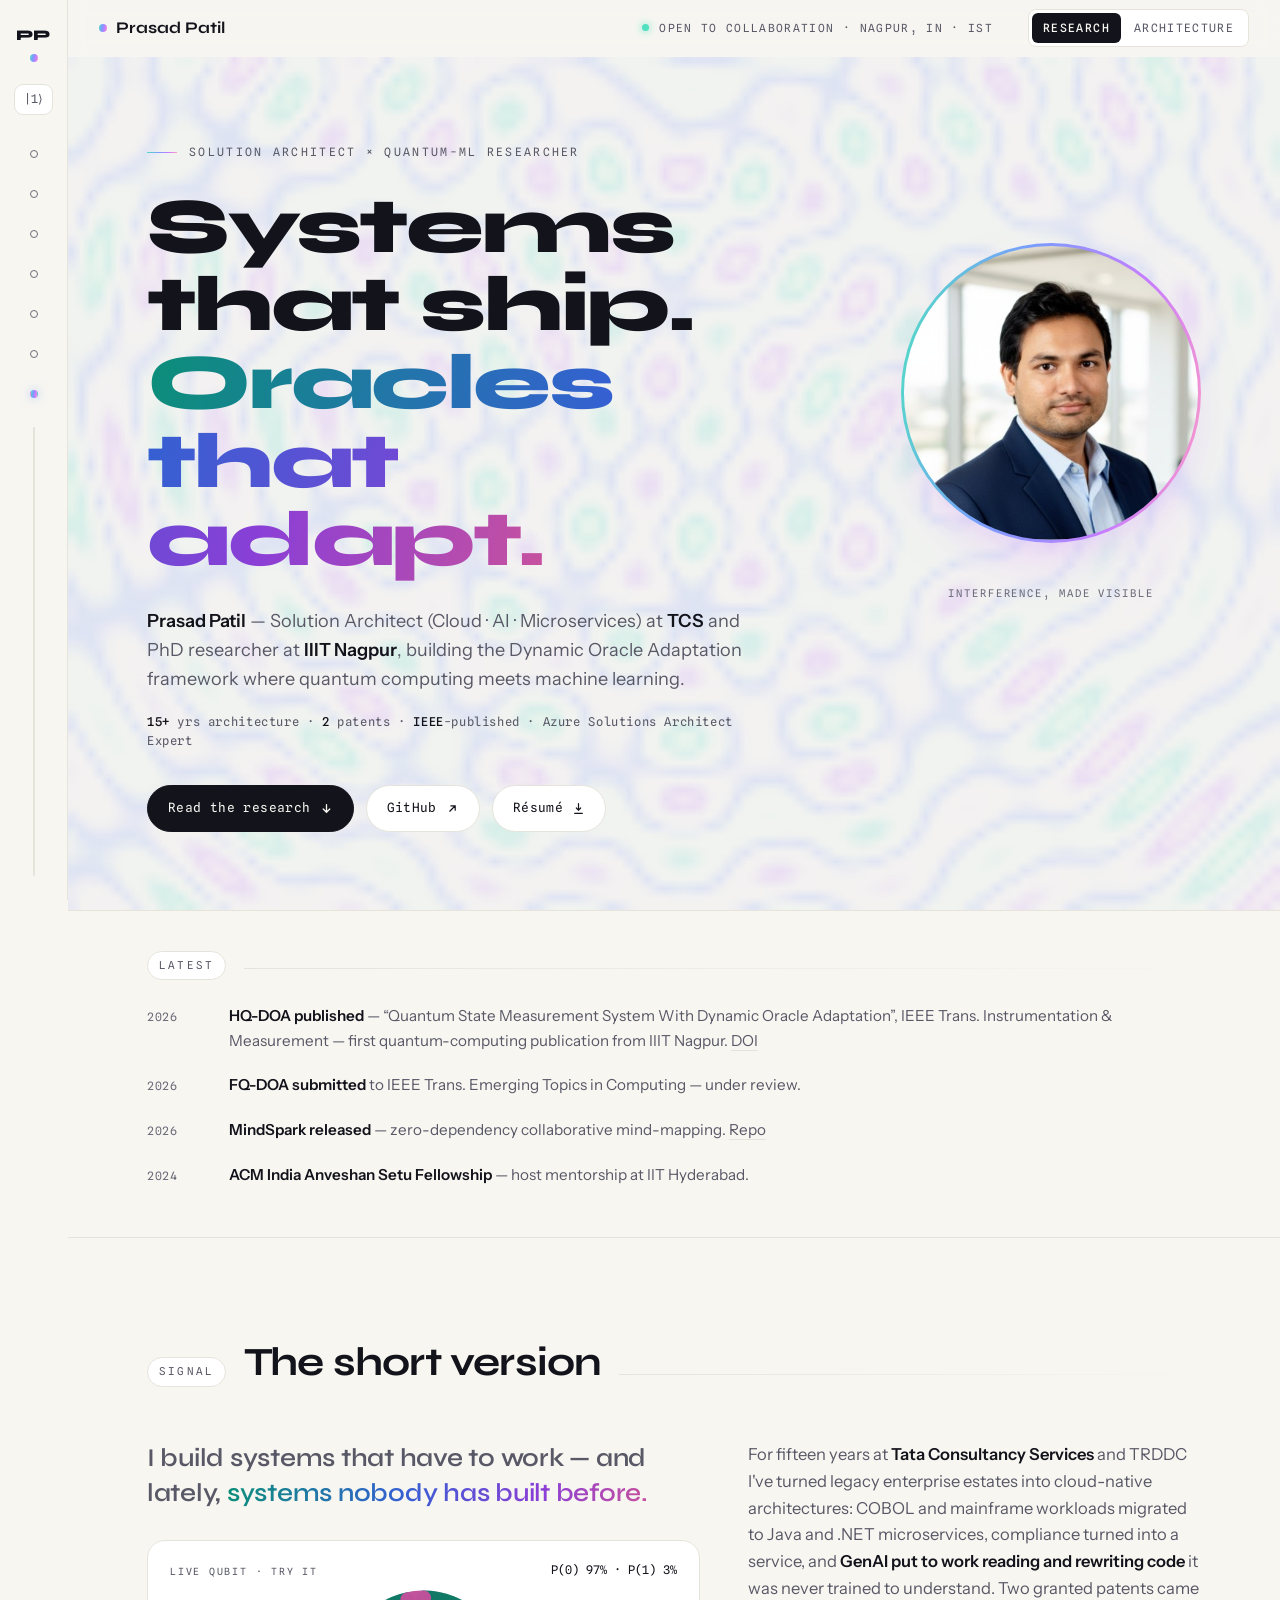
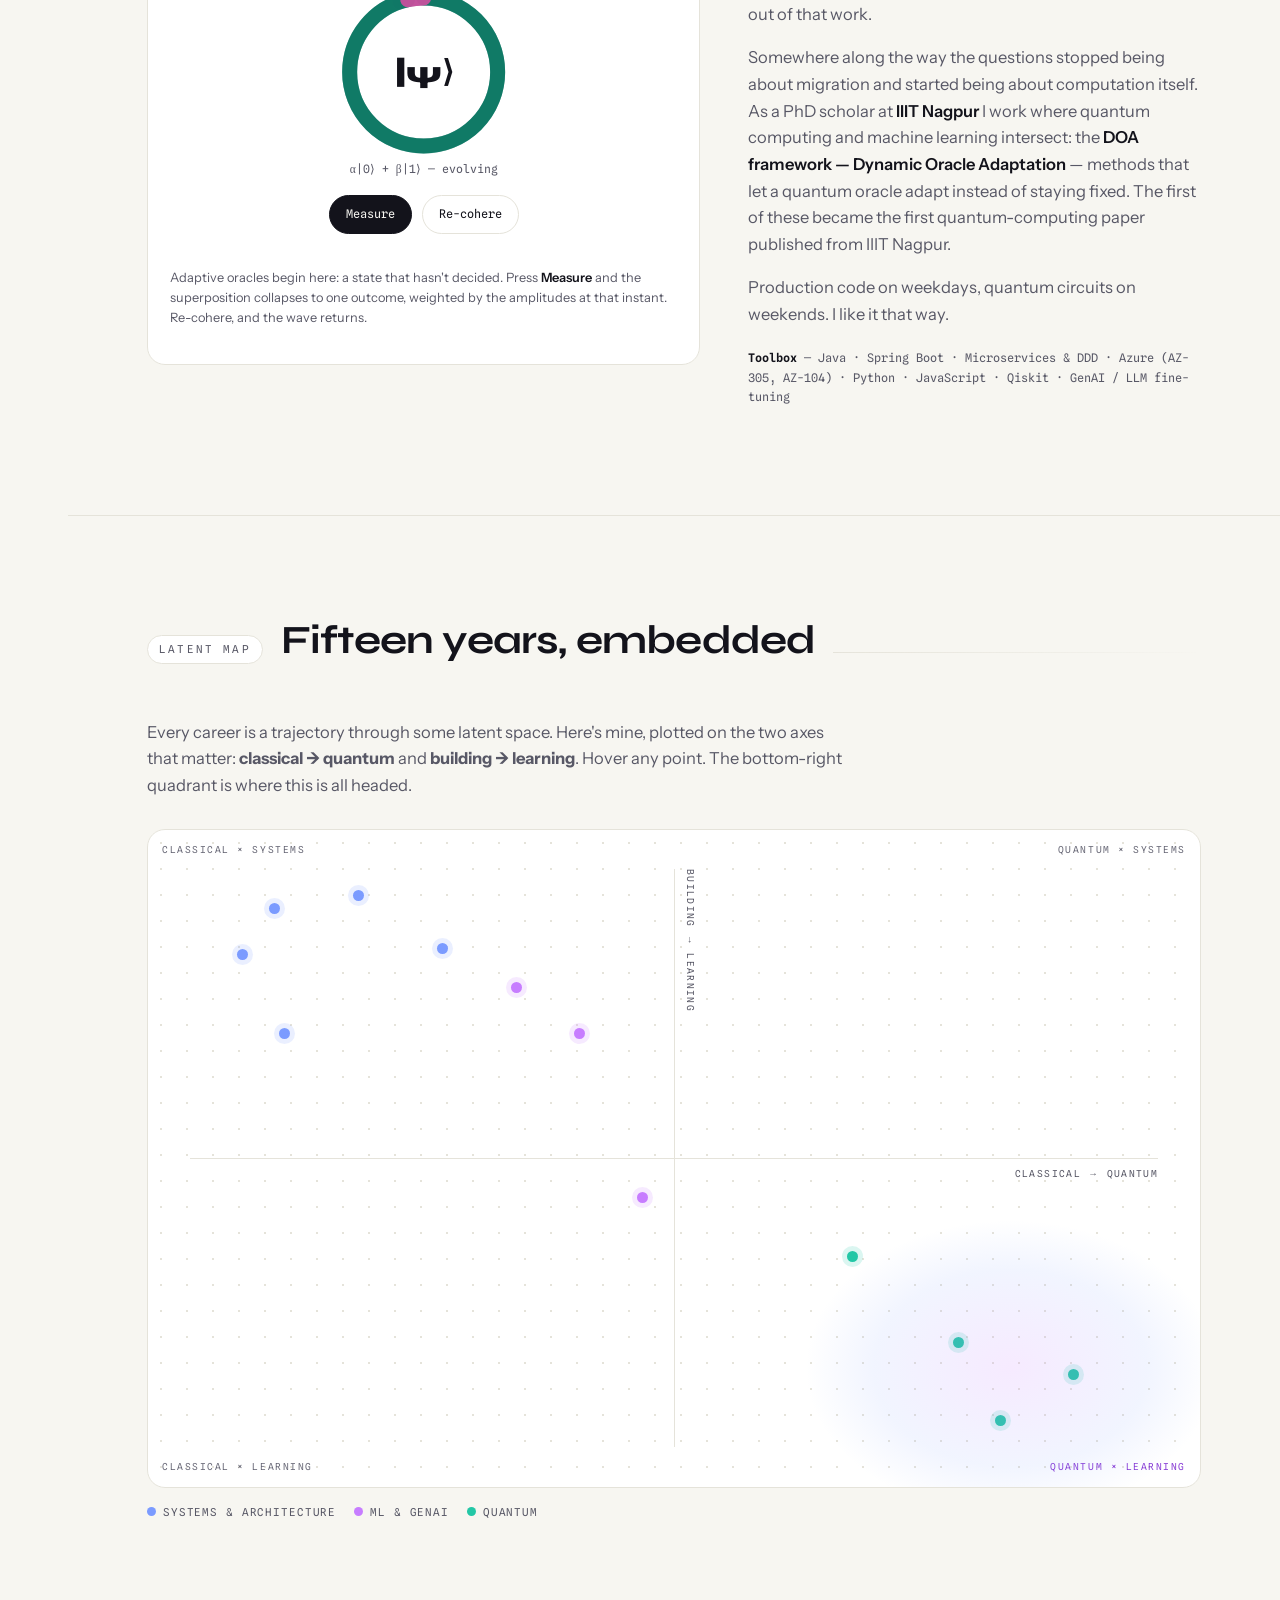
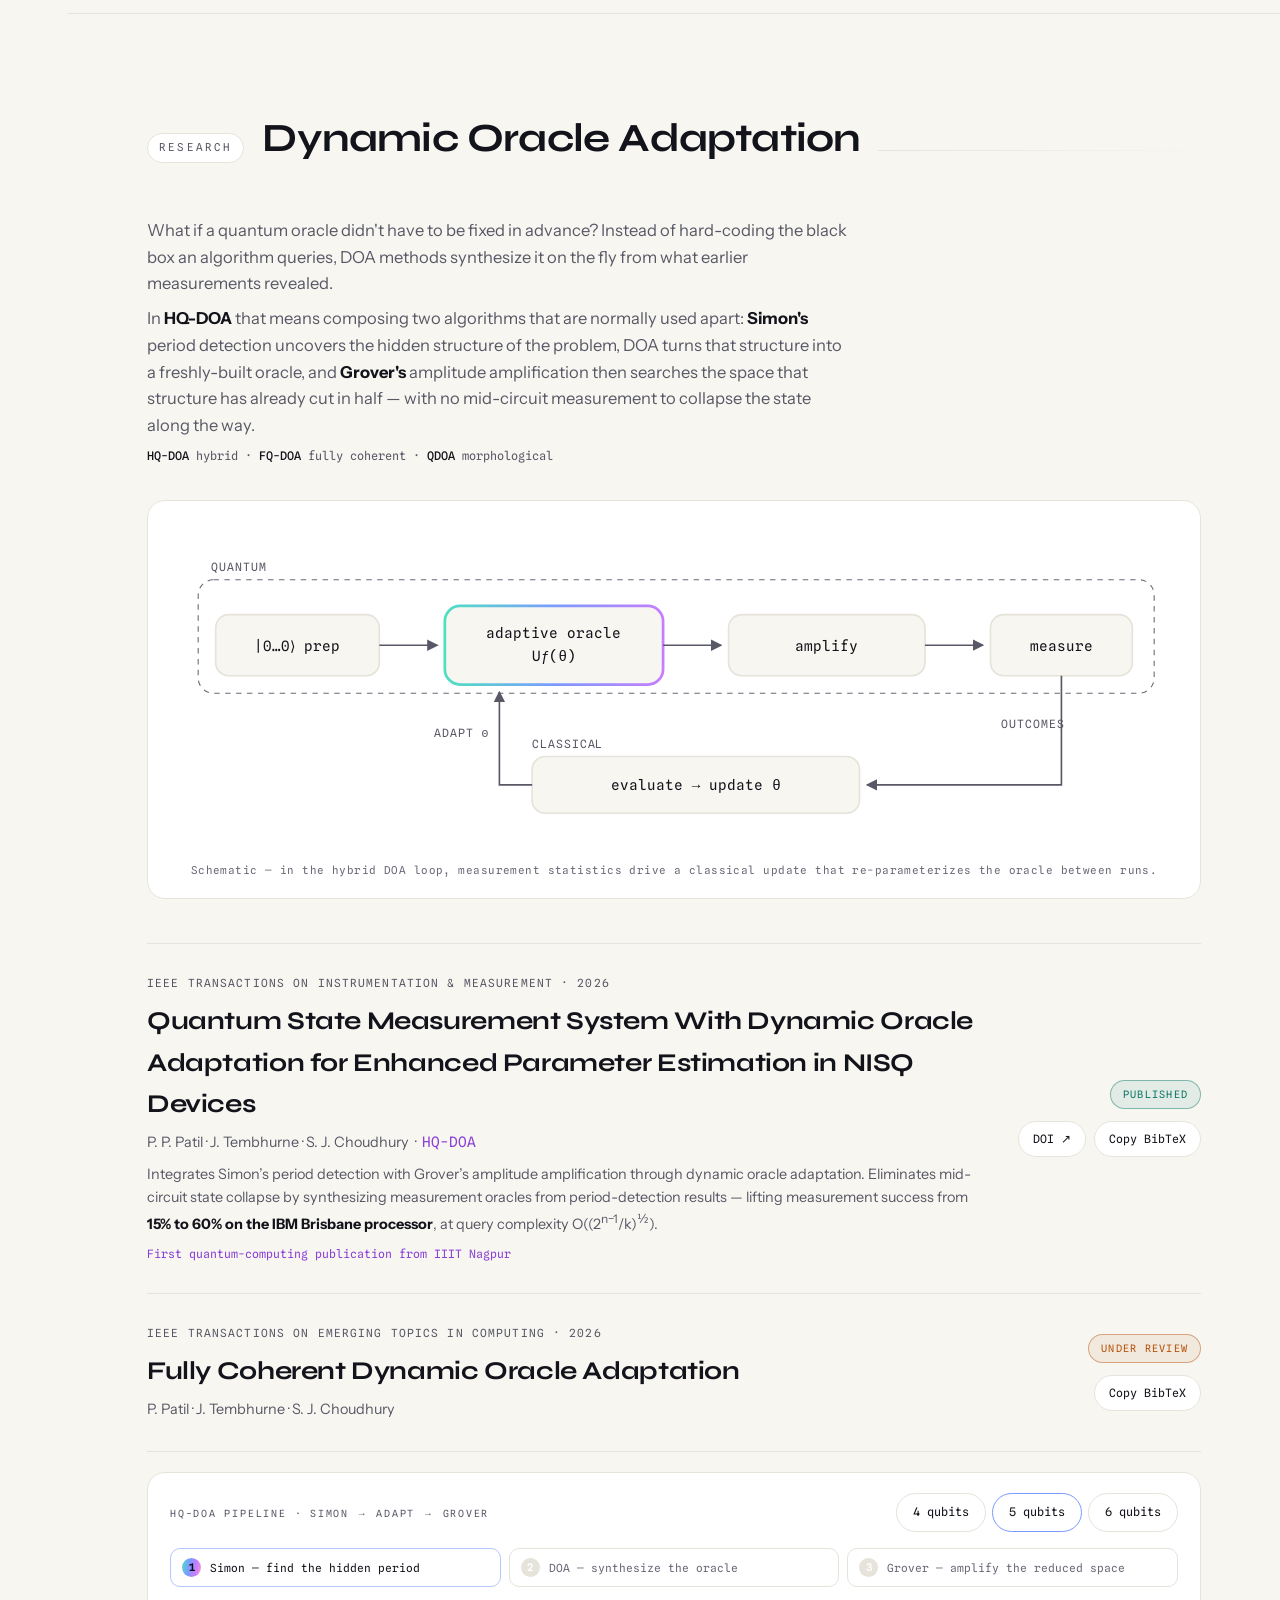
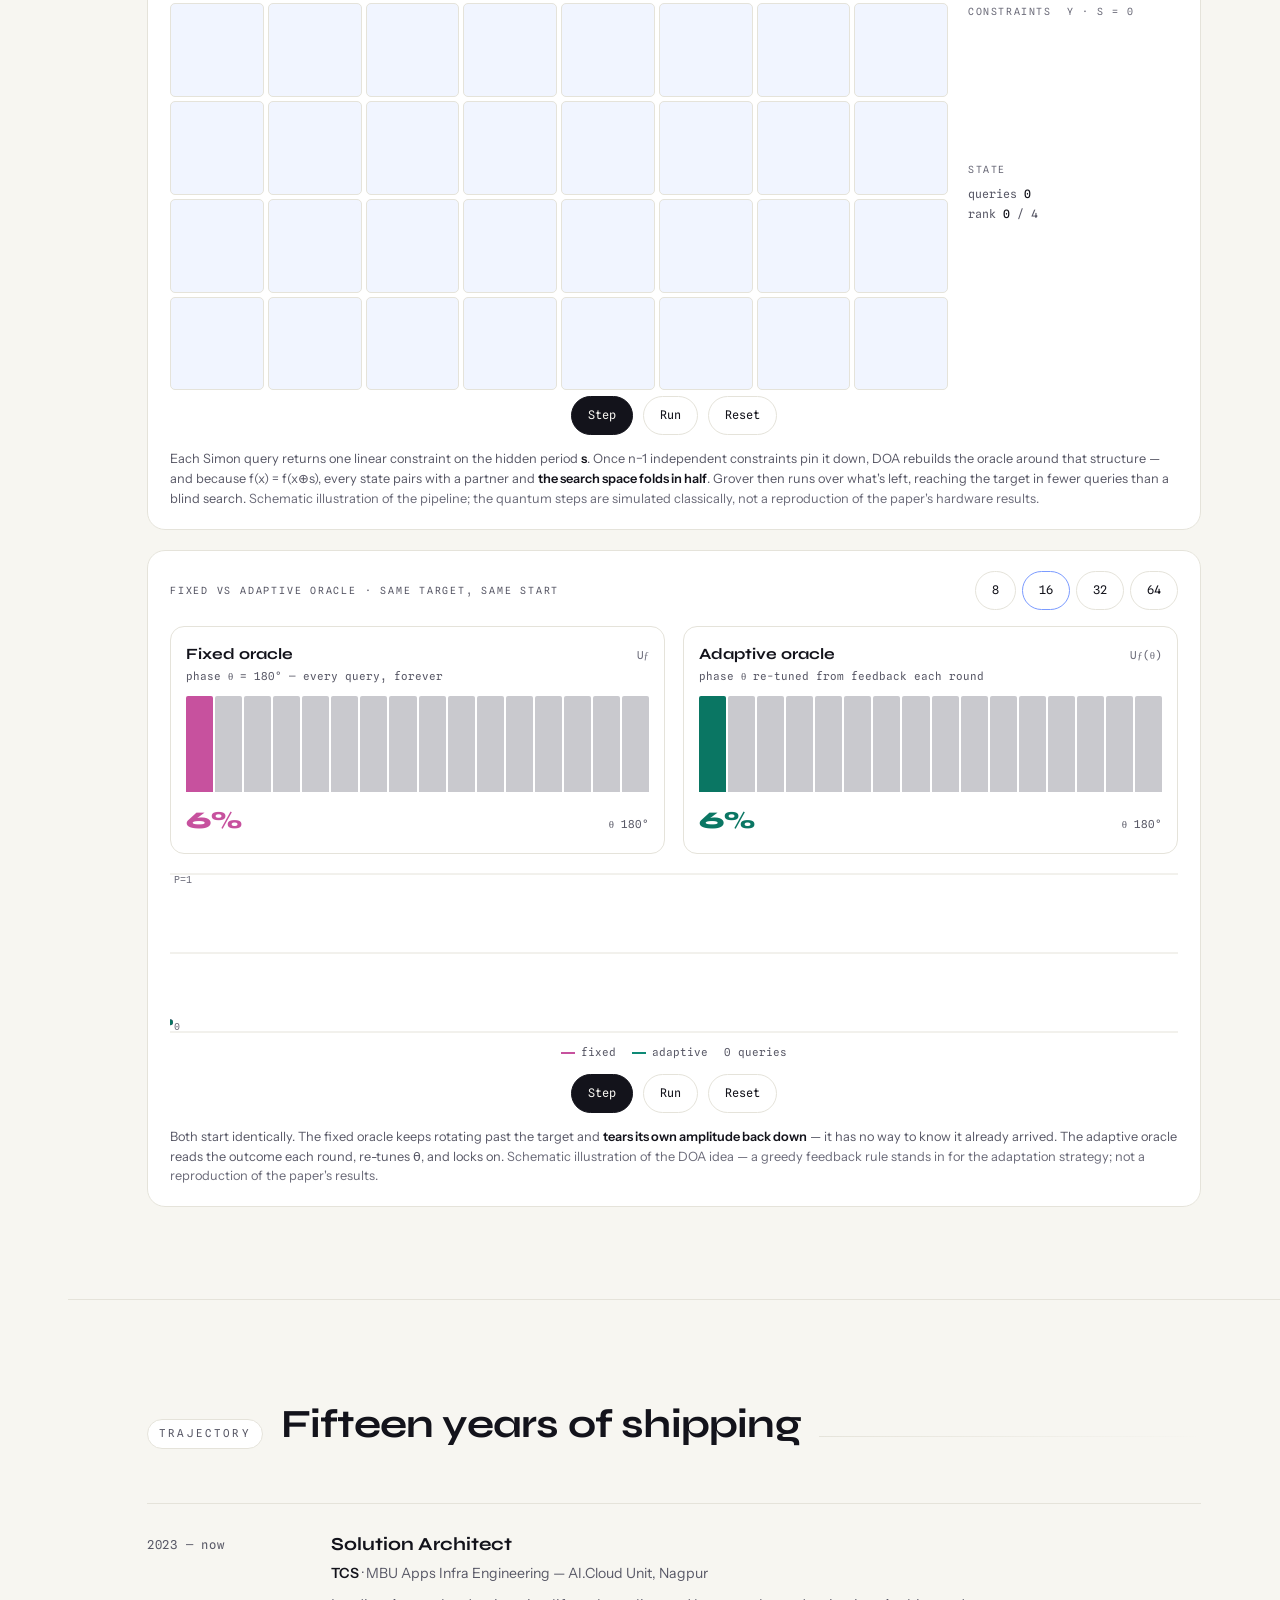
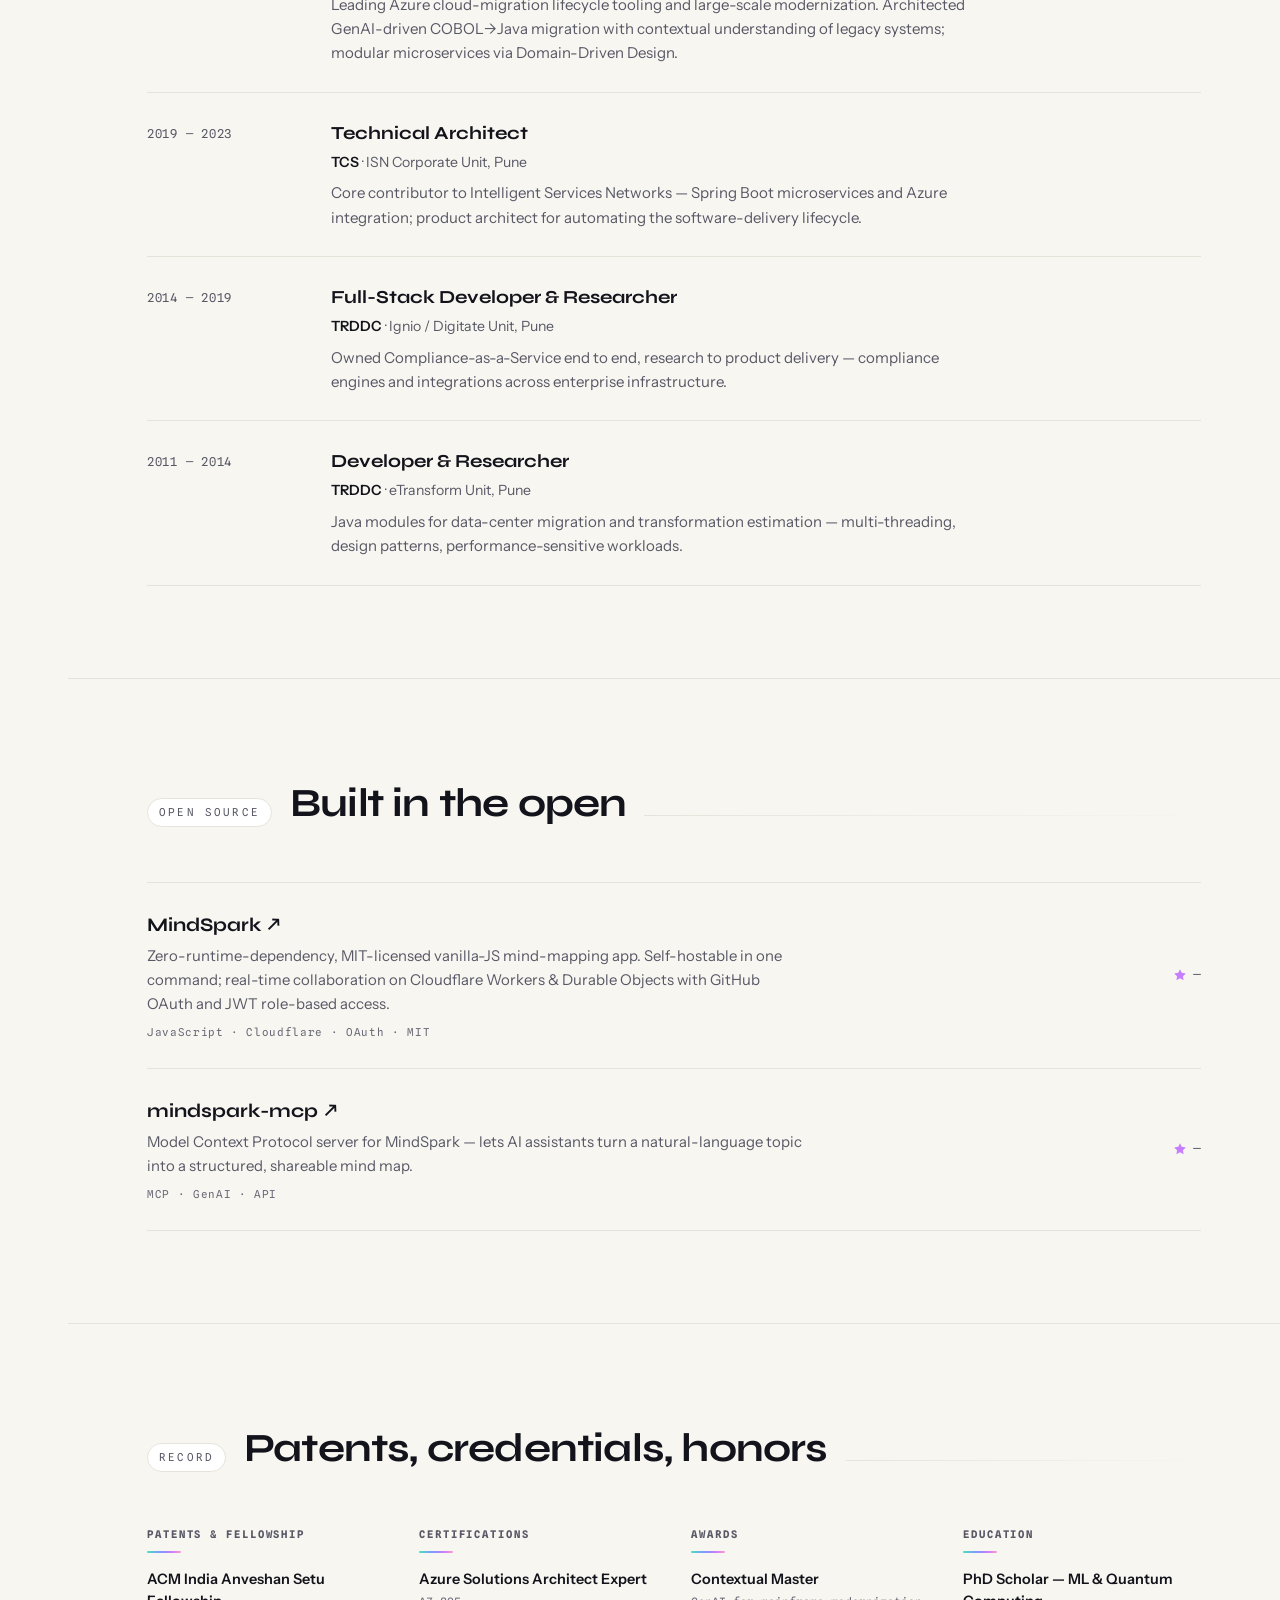
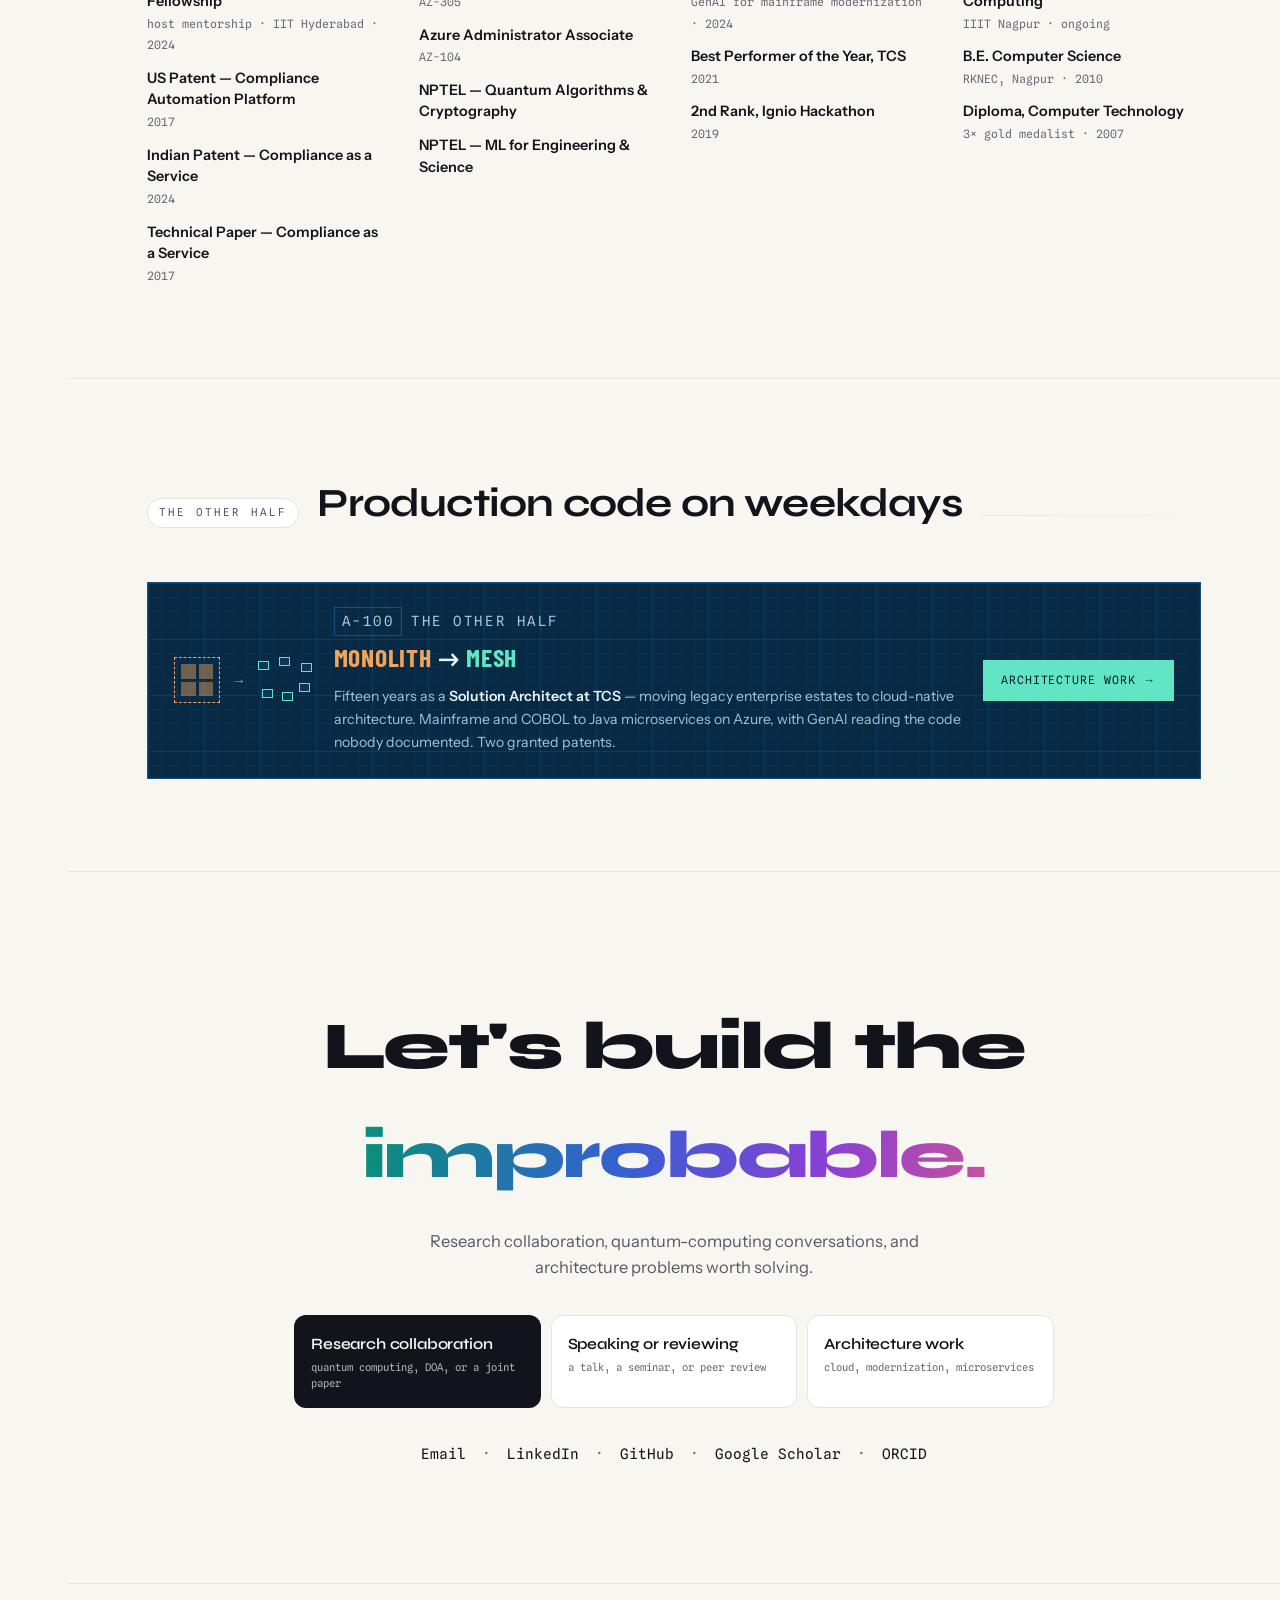
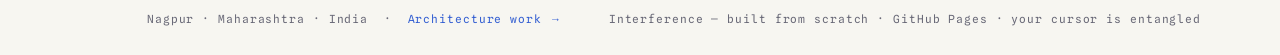
==== index.html @ 5df3aa8d "pfp alignment and color button fixes" ====
<!DOCTYPE html>
<html lang="en">
<head>
<meta charset="UTF-8">
<meta name="viewport" content="width=device-width, initial-scale=1.0">
<meta name="color-scheme" content="light dark">
<title>Prasad Patil — Systems that ship, oracles that adapt</title>
<meta name="description" content="Prasad Patil — Solution Architect (Cloud · AI · Microservices) at TCS and PhD researcher at IIIT Nagpur, building the Dynamic Oracle Adaptation framework at the intersection of quantum computing and machine learning.">
<link rel="icon" href="favicon.svg" type="image/svg+xml">
<link rel="icon" href="favicon-32.png" sizes="32x32" type="image/png">
<link rel="apple-touch-icon" href="apple-touch-icon.png">
<meta property="og:type" content="website">
<meta property="og:title" content="Prasad Patil — Systems that ship, oracles that adapt">
<meta property="og:description" content="Solution Architect at TCS · PhD researcher at IIIT Nagpur · Dynamic Oracle Adaptation, where quantum computing meets machine learning.">
<meta property="og:url" content="https://prasadpatil25.github.io/prasadpatil25/">
<meta property="og:image" content="https://prasadpatil25.github.io/prasadpatil25/og-card.png">
<meta property="og:image:width" content="1200">
<meta property="og:image:height" content="630">
<link rel="canonical" href="https://prasadpatil25.github.io/prasadpatil25/">
<meta name="theme-color" content="#F7F6F1" media="(prefers-color-scheme: light)">
<meta name="theme-color" content="#0E0E16" media="(prefers-color-scheme: dark)">
<meta name="twitter:card" content="summary_large_image">
<script data-goatcounter="https://prasadpatil25.goatcounter.com/count" async src="//gc.zgo.at/count.js"></script>
<script type="application/ld+json">{"@context":"https://schema.org","@type":"Person","name":"Prasad Patil","url":"https://prasadpatil25.github.io/prasadpatil25/","image":"https://prasadpatil25.github.io/prasadpatil25/og-card.png","jobTitle":["Solution Architect","PhD Researcher"],"worksFor":{"@type":"Organization","name":"Tata Consultancy Services"},"affiliation":{"@type":"CollegeOrUniversity","name":"IIIT Nagpur"},"alumniOf":[{"@type":"CollegeOrUniversity","name":"Shri Ramdeobaba Kamla Nehru Engineering College"}],"sameAs":["https://github.com/prasadpatil25","https://www.linkedin.com/in/prasad-p-patil"],"knowsAbout":["Quantum Computing","Machine Learning","Cloud Architecture","Microservices"],"identifier":{"@type":"PropertyValue","propertyID":"ORCID","value":"https://orcid.org/0009-0007-0306-4981"}}</script>
<script type="application/ld+json">{"@context":"https://schema.org","@type":"ScholarlyArticle","name":"Quantum State Measurement System With Dynamic Oracle Adaptation for Enhanced Parameter Estimation in NISQ Devices","author":[{"@type":"Person","name":"Prasad Prakash Patil"},{"@type":"Person","name":"Jitendra Tembhurne"},{"@type":"Person","name":"Suvra Jyoti Choudhury"}],"isPartOf":{"@type":"Periodical","name":"IEEE Transactions on Instrumentation and Measurement"},"datePublished":"2026","sameAs":"https://doi.org/10.1109/TIM.2026.3659640"}</script>
<link rel="preconnect" href="https://fonts.googleapis.com">
<link rel="preconnect" href="https://fonts.gstatic.com" crossorigin>
<link href="https://fonts.googleapis.com/css2?family=Barlow+Condensed:wght@700&family=Syne:wght@500;600;700;800&family=Instrument+Sans:wght@400;500;600&family=Spline+Sans+Mono:wght@400;500&display=swap" rel="stylesheet">
<style>
  :root{
    --paper:#F7F6F1; --paper2:#FFFFFF; --ink:#13131B; --mut:#585866; --dim:#6A6A78; --hair:#E5E3DA;
    --ir1:#4FE0C0; --ir2:#7B9BFF; --ir3:#C77DFF; --ir4:#FF9BC5;
    --grad:linear-gradient(100deg,var(--ir1),var(--ir2) 38%,var(--ir3) 72%,var(--ir4));
    --pub:#0A7663; --rev:#B45309; --k0:#0A7663; --k1:#C7519E;
    /* text-safe accent variants: the bright iridescents fail WCAG as text on
       paper, so anything that is TYPE uses these; borders/dots keep the originals */
    --ir2t:#3560D2; --ir3t:#8A3FD6;
    --grad-text:linear-gradient(100deg,#0B8F78,#3560D2 42%,#8A3FD6 74%,#C7519E);
    --fd:"Syne"; --fb:"Instrument Sans"; --fm:"Spline Sans Mono";
    --ease:cubic-bezier(.22,.61,.36,1);
    --railw:68px; --pad:clamp(20px,4.5vw,48px);
  }
  html[data-theme="dark"]{
    --paper:#0E0E16; --paper2:#161623; --ink:#ECEBF5; --mut:#A6A4BA; --dim:#84829B; --hair:#262639;
    --pub:#2FD4B5; --rev:#F2A65A; --k0:#2FD4B5; --k1:#FF8FC8;
    --ir2t:#7B9BFF; --ir3t:#C77DFF; --grad-text:var(--grad);
  }
  html[data-theme="dark"] .ls-tip{box-shadow:0 18px 44px -18px rgba(0,0,0,.6);}
  *{box-sizing:border-box;}
  html{scroll-behavior:smooth; scroll-padding-top:70px;}
  @media (prefers-reduced-motion: reduce){html{scroll-behavior:auto;}}
  body{margin:0; background:var(--paper); color:var(--ink); font-family:var(--fb),system-ui,sans-serif;
    font-size:16.5px; line-height:1.62; -webkit-font-smoothing:antialiased; overflow-x:hidden;}
  ::selection{background:var(--ir3); color:#fff;}
  a{color:inherit; text-decoration:none;}
  button{font:inherit; color:inherit;}
  :focus-visible{outline:2px solid var(--ir2); outline-offset:3px; border-radius:4px;}
  .mono{font-family:var(--fm),monospace;}
  .g-ink{background:var(--grad-text); -webkit-background-clip:text; background-clip:text; color:transparent;}

  /* ===== left rail ===== */
  .rail{position:fixed; top:0; bottom:0; left:0; width:var(--railw); z-index:60;
    display:flex; flex-direction:column; align-items:center; padding:24px 0; gap:22px;
    border-right:1px solid var(--hair); background:color-mix(in srgb,var(--paper) 86%,transparent); backdrop-filter:blur(8px);}
  .rail .mark{font-family:var(--fd); font-weight:800; font-size:.92rem; letter-spacing:.02em;}
  .rail .mark i{display:block; width:8px; height:8px; margin:6px auto 0; border-radius:50%; background:var(--grad);}
  .rail nav{display:flex; flex-direction:column; gap:18px; margin-top:6px;}
  .rail nav a{position:relative; display:grid; place-items:center; width:22px; height:22px;}
  .rail nav a i{width:8px; height:8px; border-radius:50%; border:1.5px solid var(--dim); transition:.25s var(--ease); background:transparent;}
  .rail nav a:hover i{border-color:var(--ink);}
  .rail nav a.on i{background:var(--grad); border-color:transparent; box-shadow:0 0 10px rgba(123,155,255,.55);}
  .rail nav a span{position:absolute; left:30px; top:50%; transform:translate(-6px,-50%); opacity:0; pointer-events:none;
    font-family:var(--fm); font-size:.6rem; letter-spacing:.16em; text-transform:uppercase; color:var(--mut);
    background:var(--paper2); border:1px solid var(--hair); border-radius:6px; padding:4px 9px; white-space:nowrap;
    transition:.22s var(--ease); box-shadow:0 6px 18px -10px rgba(19,19,27,.25);}
  .rail nav a:hover span, .rail nav a:focus-visible span{opacity:1; transform:translate(0,-50%);}
  .rail .track{flex:1; width:2px; background:var(--hair); border-radius:2px; position:relative; overflow:hidden;}
  .rail .track b{position:absolute; top:0; left:0; width:100%; height:0; background:var(--grad);}
  .kbtn{font-family:var(--fm); font-size:.74rem; border:1px solid var(--hair); border-radius:9px; padding:5px 9px;
    background:var(--paper2); cursor:pointer; color:var(--mut); transition:.2s var(--ease);}
  .kbtn:hover{color:var(--ink); border-color:var(--ir2);}

  .page{margin-left:var(--railw);}
  .wrap{max-width:1150px; margin:0 auto; padding-inline:var(--pad);}

  /* mobile top bar */
  .mtop{display:none; position:sticky; top:0; z-index:60; background:color-mix(in srgb,var(--paper) 88%,transparent);
    backdrop-filter:blur(10px); border-bottom:1px solid var(--hair);}
  .mtop .in{display:flex; align-items:center; gap:18px; height:56px; padding-inline:20px; overflow-x:auto;}
  .mtop .name{font-family:var(--fd); font-weight:800; font-size:.95rem; white-space:nowrap; display:flex; align-items:center; gap:8px;}
  .mtop .name i{width:7px; height:7px; border-radius:50%; background:var(--grad);}
  .mtop a.lnk{font-family:var(--fm); font-size:.68rem; letter-spacing:.1em; text-transform:uppercase; color:var(--mut); white-space:nowrap;}
  @media(max-width:980px){ .rail{display:none;} .page{margin-left:0;} .mtop{display:block;} .mastbar{display:none;} }

  /* ===== masthead ===== */
  /* sticky masthead — same geometry as the architecture page's bar */
  .mastbar{position:sticky; top:0; z-index:55; background:color-mix(in srgb,var(--paper) 90%,transparent);
    backdrop-filter:blur(10px); border-bottom:1px solid transparent; transition:border-color .3s var(--ease);}
  .mastbar.stuck{border-bottom-color:var(--hair);}
  .mast{display:flex; justify-content:space-between; align-items:center; height:56px; padding:0; gap:16px;}
  .mast .who{font-family:var(--fd); font-weight:700; font-size:1.02rem; display:flex; align-items:center; gap:9px; white-space:nowrap;}
  .mast .who i{width:8px; height:8px; border-radius:50%; background:var(--grad); flex:none;}
  .mast .meta{font-family:var(--fm); font-size:.7rem; letter-spacing:.12em; text-transform:uppercase; color:var(--mut);
    display:flex; align-items:center; gap:10px;}
  .mast .meta i{width:7px; height:7px; border-radius:50%; background:var(--ir1); box-shadow:0 0 8px var(--ir1);}
  @media(max-width:980px){ .mast{display:none;} }

  /* ===== hero ===== */
  .hero{position:relative; overflow:hidden;}
  #field{position:absolute; inset:0; width:100%; height:100%; pointer-events:none;}
  .hero-in{position:relative; z-index:1; display:grid; grid-template-columns:1.22fr .78fr; gap:56px; align-items:start;
    padding:86px var(--pad) 78px;}
  .kick{font-family:var(--fm); font-size:.72rem; letter-spacing:.2em; text-transform:uppercase; color:var(--mut); margin:0 0 26px;
    display:flex; align-items:center; gap:12px;}
  .kick::before{content:""; width:30px; height:1px; background:var(--grad);}
  h1{font-family:var(--fd); font-weight:800; font-size:clamp(2.5rem,6.4vw,4.9rem); line-height:1.0; letter-spacing:-.028em; margin:0 0 26px;}
  .sub{font-size:1.13rem; color:var(--mut); max-width:52ch; margin:0 0 18px;}
  .sub b{color:var(--ink); font-weight:600;}
  .facts{font-family:var(--fm); font-size:.76rem; letter-spacing:.05em; color:var(--mut); margin:0 0 34px;}
  .facts b{color:var(--ink); font-weight:500;}
  .cta{display:flex; flex-wrap:wrap; gap:12px;}
  .pill{display:inline-flex; align-items:center; gap:9px; font-family:var(--fm); font-size:.8rem; letter-spacing:.03em;
    padding:12px 20px; border-radius:999px; border:1px solid var(--hair); background:var(--paper2); transition:.24s var(--ease);}
  .pill:hover{transform:translateY(-2px); box-shadow:0 1px 0 0 var(--ir2) inset, 0 14px 30px -16px rgba(123,155,255,.55); border-color:var(--ir2);}
  .pill.solid{background:var(--ink); color:var(--paper); border-color:var(--ink);}
  .pill.solid:hover{box-shadow:0 16px 34px -16px rgba(19,19,27,.5);}
  .pill svg{width:13px; height:13px;}
  .arch-wrap{width:min(100%,300px); margin-left:auto; display:grid; justify-items:center; gap:42px; padding-top:100px;}
  .arch{width:100%; aspect-ratio:1; padding:3px; border-radius:50%; background:var(--grad);
    box-shadow:0 24px 60px -28px rgba(199,125,255,.55);}
  .arch img{width:100%; height:100%; object-fit:cover; display:block; border-radius:50%;}
  .arch-cap{font-family:var(--fm); font-size:.66rem; letter-spacing:.18em; text-transform:uppercase; color:var(--dim);}
  @media(max-width:880px){
    .hero-in{grid-template-columns:1fr; gap:40px; padding:56px var(--pad) 62px;}
    .arch-wrap{order:-1; width:min(64vw,240px); margin:0 auto; padding-top:0; gap:34px;} .arch{width:100%;}
  }

  /* ===== sections ===== */
  .sec{padding:92px 0; border-top:1px solid var(--hair); position:relative; z-index:1;}
  .sh{display:flex; align-items:baseline; gap:18px; margin-bottom:46px; flex-wrap:wrap;}
  .sh .lab{font-family:var(--fm); font-size:.68rem; letter-spacing:.2em; text-transform:uppercase; color:var(--mut); white-space:nowrap;
    padding:5px 11px; border:1px solid var(--hair); border-radius:999px; background:var(--paper2);}
  .sh h2{font-family:var(--fd); font-weight:700; font-size:clamp(1.7rem,3.6vw,2.5rem); letter-spacing:-.02em; margin:0;}
  .sh .rule{flex:1; min-width:60px; height:1px; background:linear-gradient(90deg,var(--hair),transparent);}

  /* latest */
  .latest{padding:40px 0;}
  .lt{display:grid; grid-template-columns:64px 1fr; gap:18px; padding:10px 0; font-size:.95rem; color:var(--mut); align-items:baseline;}
  .lt .d{font-family:var(--fm); font-size:.72rem; letter-spacing:.06em; color:var(--dim);}
  .lt b{color:var(--ink); font-weight:600;}
  .lt a{border-bottom:1px solid var(--hair); transition:border-color .2s;}
  .lt a:hover{border-color:var(--ir2);}

  /* DOA figure */
  .doa-fig{margin:6px 0 44px; padding:22px 24px 18px; border:1px solid var(--hair); border-radius:18px; background:var(--paper2);}
  .doa-fig svg{width:100%; height:auto; display:block;}
  .doa-fig figcaption{font-family:var(--fm); font-size:.68rem; color:var(--dim); margin-top:12px; text-align:center; letter-spacing:.04em;}
  .doa-fig .nd{fill:var(--paper); stroke:var(--hair); stroke-width:1.5;}
  .doa-fig text{font-family:var(--fm),monospace; font-size:13px; fill:var(--ink);}
  .doa-fig .t2{font-size:10.5px; fill:var(--mut); letter-spacing:.08em; text-transform:uppercase;}
  .doa-fig .ln{stroke:var(--mut); stroke-width:1.5; fill:none;}
  .doa-fig .dsh{stroke:var(--dim); stroke-dasharray:5 5; fill:none; stroke-width:1;}

  /* narrow phones: the interactive panels need more vertical room */
  @media(max-width:520px){
    .ls-field{aspect-ratio:1;}
    .quad{font-size:.52rem; letter-spacing:.10em;}
    .axl{font-size:.52rem;}
    .dotb{width:22px; height:22px;}
    .ls-tip{max-width:200px;}
    .hq-grid{gap:3px;}
    .hq-eqs{min-height:auto;}
    .dd-plot{height:130px;}
    .q-btn{padding:8px 13px;}
  }

  /* shared selector rows (qubit / N pickers) */
  .g-n{display:flex; gap:6px; flex-wrap:wrap;}
  .nbtn{padding:6px 12px; font-size:.7rem;}
  .nbtn.on{border-color:var(--ir2); color:var(--ink);}

  /* HQ-DOA pipeline */
  .hq{margin-top:20px; background:var(--paper2); border:1px solid var(--hair); border-radius:18px; padding:20px 22px;}
  .hq-steps{list-style:none; display:grid; grid-template-columns:repeat(3,1fr); gap:8px; margin:16px 0 4px; padding:0;}
  @media(max-width:640px){.hq-steps{grid-template-columns:1fr;}}
  .hq-steps li{font-family:var(--fm); font-size:.7rem; color:var(--dim); border:1px solid var(--hair); border-radius:10px;
    padding:9px 11px; display:flex; align-items:center; gap:9px; transition:.3s var(--ease);}
  .hq-steps li b{width:19px; height:19px; border-radius:50%; display:grid; place-items:center; flex:none;
    background:var(--hair); color:var(--paper2); font-size:.66rem; font-weight:600;}
  .hq-steps li.on{color:var(--ink); border-color:color-mix(in srgb,var(--ir2) 55%,transparent);}
  .hq-steps li.on b{background:var(--grad); color:#0B0E1A;}
  .hq-steps li.done{color:var(--mut);} .hq-steps li.done b{background:var(--k0); color:#fff;}
  .hq-body{display:grid; grid-template-columns:1fr 210px; gap:20px; margin:16px 0 6px; align-items:start;}
  @media(max-width:640px){.hq-body{grid-template-columns:1fr;}}
  .hq-grid{display:grid; gap:4px;}
  .hq-cell{aspect-ratio:1; border-radius:5px; border:1px solid var(--hair); background:transparent;
    transition:background .35s var(--ease), opacity .4s var(--ease), transform .4s var(--ease), box-shadow .3s var(--ease);}
  .hq-cell.gone{opacity:0; transform:scale(.25);}
  .hq-cell.tgt{box-shadow:0 0 0 2px var(--k0);}
  @media (prefers-reduced-motion: reduce){.hq-cell{transition:none;}}
  .hq-h{font-family:var(--fm); font-size:.62rem; letter-spacing:.16em; text-transform:uppercase; color:var(--dim); margin:0 0 8px;}
  .hq-eqs{font-family:var(--fm); font-size:.72rem; line-height:1.75; color:var(--mut); min-height:120px;}
  .hq-eqs span{display:block;}
  .hq-eqs span.ind{color:var(--ink);}
  .hq-eqs span.dep{color:var(--dim);}
  .hq-read{font-family:var(--fm); font-size:.72rem; color:var(--mut); line-height:1.7; margin:0;}
  .hq-read b{color:var(--ink); font-weight:500;}
  .hq-read .win{color:var(--k0);}
  /* DOA head-to-head */
  .dd{margin-top:20px; background:var(--paper2); border:1px solid var(--hair); border-radius:18px; padding:20px 22px;}
  .dd-grid{display:grid; grid-template-columns:1fr 1fr; gap:18px; margin:16px 0 4px;}
  @media(max-width:720px){.dd-grid{grid-template-columns:1fr;}}
  .dd-p{border:1px solid var(--hair); border-radius:14px; padding:14px 15px 12px;}
  .dd-p.win{border-color:color-mix(in srgb,var(--k0) 55%,transparent);}
  .dd-t{display:flex; justify-content:space-between; align-items:baseline; gap:10px; margin-bottom:2px;}
  .dd-t h4{font-family:var(--fd); font-weight:700; font-size:.98rem; margin:0;}
  .dd-t .u{font-family:var(--fm); font-size:.68rem; color:var(--dim);}
  .dd-f{font-family:var(--fm); font-size:.68rem; color:var(--mut); margin:0 0 10px;}
  .dd-bars{display:flex; align-items:flex-end; gap:2px; height:96px;}
  .dd-bar{flex:1; min-height:2px; border-radius:2px 2px 0 0; background:color-mix(in srgb,var(--mut) 32%,transparent); transition:height .22s var(--ease);}
  @media (prefers-reduced-motion: reduce){.dd-bar{transition:none;}}
  .dd-p.fx .dd-bar.m{background:var(--k1);} .dd-p.ad .dd-bar.m{background:var(--k0);}
  .dd-n{display:flex; justify-content:space-between; align-items:baseline; margin-top:10px;}
  .dd-n b{font-family:var(--fd); font-weight:800; font-size:1.5rem; letter-spacing:-.02em; font-variant-numeric:tabular-nums;}
  .dd-p.fx .dd-n b{color:var(--k1);} .dd-p.ad .dd-n b{color:var(--k0);}
  .dd-n span{font-family:var(--fm); font-size:.68rem; color:var(--mut);}
  .dd-plot{position:relative; height:170px; margin:14px 0 6px;}
  .dd-plot canvas{position:absolute; inset:0; width:100%; height:100%;}
  .dd-key{display:flex; gap:16px; justify-content:center; font-family:var(--fm); font-size:.68rem; color:var(--mut); margin-bottom:12px;}
  .dd-key i{display:inline-block; width:14px; height:2px; margin-right:6px; vertical-align:middle;}

  /* superposition-collapse titles */
  .qt{position:relative; display:inline-block;}
  .qt::before,.qt::after{content:attr(data-t); position:absolute; inset:0; pointer-events:none; transition:transform .8s var(--ease), opacity .8s var(--ease);}
  .qt::before{color:var(--ir1); transform:translate(-7px,4px); opacity:.6; filter:blur(.5px);}
  .qt::after{color:var(--ir4); transform:translate(7px,-4px); opacity:.6; filter:blur(.5px);}
  .qt.in::before,.qt.in::after{transform:translate(0,0); opacity:0;}
  @media (prefers-reduced-motion: reduce){.qt::before,.qt::after{display:none;}}

  .reveal{opacity:0; transform:translateY(16px); transition:opacity .7s var(--ease), transform .7s var(--ease);}
  .reveal.in{opacity:1; transform:none;}
  @media (prefers-reduced-motion: reduce){.reveal{opacity:1; transform:none; transition:none;}}

  /* about */
  .sig-grid{display:grid; grid-template-columns:1.1fr .9fr; gap:48px; align-items:start;}
  .sig-grid .lead{font-family:var(--fd); font-weight:600; font-size:clamp(1.25rem,2.4vw,1.6rem); line-height:1.35; letter-spacing:-.01em; margin:0;}
  .sig-grid .lead em{font-style:normal; background:var(--grad-text); -webkit-background-clip:text; background-clip:text; color:transparent;}
  .sig-grid p{color:var(--mut); margin:0 0 16px;}
  .sig-grid p b{color:var(--ink); font-weight:600;}
  @media(max-width:820px){.sig-grid{grid-template-columns:1fr; gap:24px;}}
  .qubit{margin-top:30px; background:var(--paper2); border:1px solid var(--hair); border-radius:18px; padding:20px 22px;}
  .q-head{display:flex; justify-content:space-between; align-items:center; gap:12px; margin-bottom:4px; flex-wrap:wrap;}
  .q-lab{font-family:var(--fm); font-size:.62rem; letter-spacing:.18em; text-transform:uppercase; color:var(--mut);}
  .q-state{font-family:var(--fm); font-size:.74rem; color:var(--ink);}
  .q-viz{position:relative; height:176px; display:grid; place-items:center;}
  .q-viz canvas{position:absolute; inset:0; width:100%; height:100%;}
  .q-ket{position:relative; z-index:1; font-family:var(--fd); font-weight:800; font-size:1.9rem; letter-spacing:-.02em;}
  .q-ket.sup{animation:qflk 1.7s var(--ease) infinite;}
  .q-ket.o0{color:var(--k0);} .q-ket.o1{color:var(--k1);}
  @keyframes qflk{0%,100%{opacity:.35}50%{opacity:.95}}
  @media (prefers-reduced-motion: reduce){.q-ket.sup{animation:none; opacity:.75;}}
  .q-read{font-family:var(--fm); font-size:.72rem; color:var(--mut); text-align:center; margin:2px 0 14px;}
  .q-act{display:flex; gap:10px; justify-content:center; flex-wrap:wrap;}
  .q-btn{font-family:var(--fm); font-size:.74rem; padding:9px 16px; border-radius:999px; border:1px solid var(--hair);
    background:var(--paper2); cursor:pointer; transition:.2s var(--ease);}
  .q-btn:hover{border-color:var(--ir2); transform:translateY(-1px);}
  .q-btn.solid{background:var(--ink); color:var(--paper); border-color:var(--ink);}
  .q-hist{display:flex; gap:6px; justify-content:center; flex-wrap:wrap; margin-top:14px; min-height:20px;}
  .q-hist b{font-family:var(--fm); font-weight:500; font-size:.7rem; padding:2px 7px; border-radius:6px; border:1px solid var(--hair);}
  .q-hist b.o0{color:var(--k0); border-color:color-mix(in srgb,var(--k0) 45%,transparent);}
  .q-hist b.o1{color:var(--k1); border-color:color-mix(in srgb,var(--k1) 45%,transparent);}
  .q-cap{font-size:.8rem; color:var(--mut); margin:14px 0 0; line-height:1.55;}
  .q-cap b{color:var(--ink); font-weight:600;}

  /* latent map */
  .map-intro{color:var(--mut); max-width:64ch; margin:0 0 30px;}
  .ls-field{position:relative; width:100%; aspect-ratio:16/10; background:var(--paper2); border:1px solid var(--hair); border-radius:18px;
    background-image:radial-gradient(var(--hair) 1px, transparent 1px); background-size:26px 26px; overflow:hidden;}
  .ls-field::after{content:""; position:absolute; right:-8%; bottom:-12%; width:52%; height:60%; pointer-events:none;
    background:radial-gradient(closest-side, rgba(199,125,255,.16), rgba(123,155,255,.10) 50%, transparent 75%);}
  .ax{position:absolute; background:var(--hair);}
  .ax.h{left:4%; right:4%; top:50%; height:1px;}
  .ax.v{top:6%; bottom:6%; left:50%; width:1px;}
  .quad{position:absolute; font-family:var(--fm); font-size:.6rem; letter-spacing:.16em; text-transform:uppercase; color:var(--dim);}
  .quad.tl{top:12px; left:14px;} .quad.tr{top:12px; right:14px; text-align:right;}
  .quad.bl{bottom:12px; left:14px;} .quad.br{bottom:12px; right:14px; text-align:right; color:var(--ir3t);}
  .axl{position:absolute; font-family:var(--fm); font-size:.6rem; letter-spacing:.14em; text-transform:uppercase; color:var(--mut);}
  .axl.x{right:4%; top:calc(50% + 8px);}
  .axl.y{left:calc(50% + 8px); top:6%; writing-mode:vertical-rl;}
  .dotb{position:absolute; transform:translate(-50%,-50%); width:26px; height:26px; display:grid; place-items:center;
    background:none; border:none; cursor:pointer; padding:0;}
  .dotb i{width:11px; height:11px; border-radius:50%; background:var(--dc,#7B9BFF);
    box-shadow:0 0 0 5px color-mix(in srgb,var(--dc,#7B9BFF) 16%,transparent); transition:.2s var(--ease);}
  .dotb:hover i,.dotb:focus-visible i{transform:scale(1.35); box-shadow:0 0 0 8px color-mix(in srgb,var(--dc,#7B9BFF) 20%,transparent);}
  .d-sys{--dc:#7B9BFF;} .d-ml{--dc:#C77DFF;} .d-q{--dc:#23C7A6;}
  .ls-tip{position:absolute; z-index:5; max-width:250px; background:var(--paper2); border:1px solid var(--hair); border-radius:12px;
    padding:12px 14px; box-shadow:0 18px 44px -18px rgba(19,19,27,.3); opacity:0; pointer-events:none; transition:opacity .18s var(--ease);}
  .ls-tip .t-name{font-family:var(--fd); font-weight:700; font-size:.92rem; margin:0 0 2px;}
  .ls-tip .t-meta{font-family:var(--fm); font-size:.64rem; letter-spacing:.08em; text-transform:uppercase; color:var(--mut); margin:0 0 6px;}
  .ls-tip .t-desc{font-size:.82rem; color:var(--mut); margin:0; line-height:1.5;}
  .legend{display:flex; flex-wrap:wrap; gap:18px; margin-top:16px; font-family:var(--fm); font-size:.68rem; letter-spacing:.08em; text-transform:uppercase; color:var(--mut);}
  .legend i{display:inline-block; width:9px; height:9px; border-radius:50%; margin-right:7px; vertical-align:baseline;}

  /* research rows */
  .paper{display:grid; grid-template-columns:1fr auto; gap:10px 28px; padding:30px 0; border-top:1px solid var(--hair); position:relative;}
  .paper:last-of-type{border-bottom:1px solid var(--hair);}
  .paper::before{content:""; position:absolute; left:-18px; top:18%; bottom:18%; width:3px; border-radius:3px; background:var(--grad);
    transform:scaleY(0); transform-origin:top; transition:transform .35s var(--ease);}
  .paper:hover::before{transform:scaleY(1);}
  .paper .venue{font-family:var(--fm); font-size:.7rem; letter-spacing:.1em; text-transform:uppercase; color:var(--mut); margin:0 0 8px;}
  .paper h3{font-family:var(--fd); font-weight:700; font-size:clamp(1.2rem,2.4vw,1.6rem); letter-spacing:-.015em; margin:0 0 6px;}
  .paper .auth{font-size:.9rem; color:var(--mut); margin:0;}
  .paper .first{font-family:var(--fm); font-size:.72rem; color:var(--ir3t); margin:8px 0 0;}
  .pr{display:flex; flex-direction:column; align-items:flex-end; gap:12px; justify-content:center;}
  .st{font-family:var(--fm); font-size:.64rem; letter-spacing:.12em; text-transform:uppercase; padding:5px 12px; border-radius:999px; border:1px solid;}
  .st.pub{color:var(--pub); border-color:color-mix(in srgb,var(--pub) 45%,transparent); background:color-mix(in srgb,var(--pub) 8%,transparent);}
  .st.rev{color:var(--rev); border-color:color-mix(in srgb,var(--rev) 45%,transparent); background:color-mix(in srgb,var(--rev) 8%,transparent);}
  .plinks{display:flex; gap:8px;}
  .plink{font-family:var(--fm); font-size:.72rem; padding:8px 14px; border:1px solid var(--hair); border-radius:999px; background:var(--paper2); cursor:pointer; transition:.2s;}
  .plink:hover{border-color:var(--ir2);}
  .doa-line{color:var(--mut); max-width:64ch; margin:0 0 8px;}
  .doa-chips{font-family:var(--fm); font-size:.74rem; color:var(--mut); margin:0 0 34px;}
  .doa-chips b{color:var(--ink); font-weight:500;}
  @media(max-width:720px){.paper{grid-template-columns:1fr;} .pr{flex-direction:row; align-items:center; justify-content:flex-start;}}

  /* trajectory */
  .tj{display:grid; grid-template-columns:150px 1fr; gap:8px 34px; padding:26px 0; border-top:1px solid var(--hair);}
  .tj:last-of-type{border-bottom:1px solid var(--hair);}
  .tj .yr{font-family:var(--fm); font-size:.76rem; letter-spacing:.06em; color:var(--mut); padding-top:5px;}
  .tj .role{font-family:var(--fd); font-weight:700; font-size:1.15rem; margin:0;}
  .tj .org{font-size:.88rem; color:var(--mut); margin:2px 0 8px;}
  .tj .org b{color:var(--ink); font-weight:600;}
  .tj p{font-size:.94rem; color:var(--mut); margin:0; max-width:66ch;}
  @media(max-width:640px){.tj{grid-template-columns:1fr; gap:4px;}}

  /* open source */
  .os{display:grid; grid-template-columns:1fr auto; gap:8px 28px; padding:26px 0; border-top:1px solid var(--hair); transition:.2s;}
  .os:last-of-type{border-bottom:1px solid var(--hair);}
  .os:hover h3{background:var(--grad); -webkit-background-clip:text; background-clip:text; color:transparent;}
  .os h3{font-family:var(--fd); font-weight:700; font-size:1.2rem; margin:0 0 4px; display:inline-flex; align-items:center; gap:10px; transition:.2s;}
  .os p{font-size:.93rem; color:var(--mut); margin:0; max-width:66ch;}
  .os .tags{font-family:var(--fm); font-size:.68rem; letter-spacing:.06em; color:var(--dim); margin-top:8px;}
  .os .stars{font-family:var(--fm); font-size:.8rem; color:var(--mut); display:flex; align-items:center; gap:6px; align-self:center;}
  .os .stars svg{width:14px; height:14px; fill:var(--ir3);}
  @media(max-width:640px){.os{grid-template-columns:1fr;}}

  /* record */
  .rec{display:grid; grid-template-columns:repeat(4,1fr); gap:34px;}
  @media(max-width:980px){.rec{grid-template-columns:1fr 1fr;}}
  @media(max-width:560px){.rec{grid-template-columns:1fr;}}
  .rc h4{font-family:var(--fm); font-size:.66rem; letter-spacing:.18em; text-transform:uppercase; color:var(--mut); margin:0 0 16px; padding-bottom:10px; position:relative;}
  .rc h4::after{content:""; position:absolute; left:0; bottom:0; width:34px; height:2px; background:var(--grad); border-radius:2px;}
  .rc ul{list-style:none; margin:0; padding:0; display:grid; gap:12px;}
  .rc li{font-size:.9rem; color:var(--mut); line-height:1.5;}
  .rc li b{color:var(--ink); font-weight:600; display:block;}
  .rc li span{font-family:var(--fm); font-size:.72rem; color:var(--dim);}

  /* contact */
  /* intent-routed contact */
  .intents{display:grid; grid-template-columns:repeat(3,1fr); gap:10px; margin:0 auto 26px; max-width:760px; text-align:left;}
  @media(max-width:700px){.intents{grid-template-columns:1fr;}}
  .intent{display:block; background:var(--paper2); border:1px solid var(--hair); border-radius:12px;
    padding:15px 16px; transition:.24s var(--ease);}
  .intent:hover{transform:translateY(-2px); border-color:var(--ir2); box-shadow:0 14px 32px -18px var(--glow);}
  .intent b{display:block; font-family:var(--fd); font-weight:600; font-size:.98rem; letter-spacing:-.01em; margin-bottom:4px;}
  .intent span{font-family:var(--fm); font-size:.66rem; color:var(--dim); display:block; line-height:1.5;}
  .intent.primary{border-color:transparent; background:var(--ink);}
  .intent.primary b{color:var(--paper);} .intent.primary span{color:var(--paper); opacity:.7;}

  .contact{padding:120px 0 110px; text-align:center;}
  .contact h2{font-family:var(--fd); font-weight:800; font-size:clamp(2.2rem,6vw,4.2rem); letter-spacing:-.028em; margin:0 0 18px;}
  .contact p{color:var(--mut); max-width:46ch; margin:0 auto 34px;}
  .clinks{display:flex; justify-content:center; flex-wrap:wrap; gap:10px 6px; font-family:var(--fm); font-size:.9rem;}
  .clinks a{position:relative; padding:8px 10px;}
  .clinks a::after{content:""; position:absolute; left:10px; right:10px; bottom:4px; height:2px; background:var(--grad); border-radius:2px;
    transform:scaleX(0); transform-origin:left; transition:transform .3s var(--ease);}
  .clinks a:hover::after,.clinks a:focus-visible::after{transform:scaleX(1);}
  .clinks .sep{color:var(--dim); align-self:center;}

  footer{border-top:1px solid var(--hair); padding:26px 0;}
  .fin{display:flex; justify-content:space-between; flex-wrap:wrap; gap:10px; font-family:var(--fm); font-size:.7rem; letter-spacing:.08em; color:var(--dim);}
  .obs{display:inline-flex; align-items:center; gap:7px;}
  .obs i{width:6px; height:6px; border-radius:50%; background:var(--grad); flex:none;}
  .obs b{font-weight:500; color:var(--mut); font-variant-numeric:tabular-nums;}
  .obs .ket{color:var(--mut);}
  .obs[hidden]{display:none;}

  .toast{position:fixed; bottom:26px; left:50%; transform:translateX(-50%) translateY(16px); background:var(--ink); color:var(--paper);
    font-family:var(--fm); font-size:.78rem; padding:11px 18px; border-radius:999px; opacity:0; pointer-events:none; transition:.3s var(--ease); z-index:90;}
  .toast.show{opacity:1; transform:translateX(-50%) translateY(0);}

  /* shared site switcher — same structure as the architecture page */
  .swx{display:inline-flex; padding:3px; gap:2px; border:1px solid var(--hair); border-radius:8px; background:var(--paper2); vertical-align:middle;}
  .swx a{font-family:var(--fm); font-size:.72rem; padding:6px 11px; border-radius:6px; color:var(--mut); transition:.18s var(--ease); white-space:nowrap;}
  .swx a:hover{color:var(--ink);}
  .swx a[aria-current="page"]{background:var(--ink); color:var(--paper); font-weight:500;}

  /* bridge: rendered in the DESTINATION site's palette, as a preview.
     The architecture page is a drawing sheet — cyanotype ground, white
     linework, and the construction convention: dashed = existing to
     remain, solid = new work. */
  .bridgeA{display:block; background:#082A45; border:1px solid #17527E; border-radius:0;
    padding:24px 26px; position:relative; overflow:hidden; transition:.28s var(--ease);}
  .bridgeA:hover{transform:translate(-2px,-2px); box-shadow:6px 6px 0 0 #17527E;}
  .bridgeA::after{content:""; position:absolute; inset:0; pointer-events:none;
    background-image:
      linear-gradient(rgba(23,82,126,.55) 1px, transparent 1px),
      linear-gradient(90deg, rgba(23,82,126,.55) 1px, transparent 1px),
      linear-gradient(rgba(18,63,99,.5) 1px, transparent 1px),
      linear-gradient(90deg, rgba(18,63,99,.5) 1px, transparent 1px);
    background-size:56px 56px,56px 56px,14px 14px,14px 14px; opacity:.65;}
  .bA-in{display:flex; gap:22px; align-items:center; flex-wrap:wrap; position:relative; z-index:1;}
  .bA-lab{font-family:var(--fm); font-size:.6rem; letter-spacing:.18em; text-transform:uppercase;
    color:#8FB3CE; margin:0 0 6px; display:flex; align-items:center; gap:9px;}
  .bA-lab em{font-style:normal; border:1px solid #17527E; padding:2px 7px; color:#A6C4DC;}
  .bA-in h3{font-family:"Barlow Condensed",var(--fd); font-weight:700; font-size:1.6rem;
    letter-spacing:.03em; text-transform:uppercase; margin:0 0 8px; color:#EAF3FA;}
  .bA-in h3 s{text-decoration:none; color:#F0A45C;} .bA-in h3 u{text-decoration:none; color:#62E5C2;}
  .bA-in p{margin:0; color:#A6C4DC; font-size:.88rem;}
  .bA-in p b{color:#EAF3FA; font-weight:600;}
  .bA-go{font-family:var(--fm); font-size:.72rem; letter-spacing:.08em; text-transform:uppercase;
    color:#062038; background:#62E5C2; border-radius:0; padding:11px 18px; white-space:nowrap; transition:.2s var(--ease);}
  .bridgeA:hover .bA-go{background:#EAF3FA;}
  .bA-viz{flex:none; display:flex; align-items:center; gap:12px;}
  /* existing to remain: dashed, light */
  .bA-mono{width:46px; height:46px; border:1.5px dashed #F0A45C; border-radius:0;
    display:grid; grid-template-columns:repeat(2,1fr); gap:3px; padding:6px;}
  .bA-mono i{background:rgba(240,164,92,.45); border-radius:0;}
  .bA-arrow{color:#8FB3CE; font-family:var(--fm); font-size:.85rem;}
  /* new work: solid, bold */
  .bA-mesh{position:relative; width:54px; height:46px;}
  .bA-mesh i{position:absolute; width:11px; height:9px; border-radius:0;
    border:1.5px solid #62E5C2; background:#0C3556;}
  @media(max-width:640px){.bA-viz{display:none;}}
  .skip{position:fixed; top:-60px; left:16px; z-index:100; background:var(--ink); color:var(--paper);
    font-family:var(--fm); font-size:.8rem; padding:10px 16px; border-radius:8px; transition:top .2s var(--ease);}
  .skip:focus{top:16px;}

  @media print{
    @page{ margin:12mm; }
    /* Interactive pieces render as empty boxes on paper — drop them and their
       headings, rather than printing a title over a blank rectangle. */
    .rail,.mtop,.skip,#ent,#field,.grid-lines,.toast,.cta,.q-act,.g-act,.swx,
    .qubit,#hqd,#doad,#map,#bridge,.ls-field,.legend,.obs,.intents,
    .plinks,.arch-cap{display:none !important;}
    html,body{background:#fff !important; color:#000 !important; font-size:10pt; line-height:1.45;}
    .page{margin-left:0;}
    .wrap{max-width:none; padding-inline:0;}
    /* Long sections must be allowed to flow across a page break. Forbidding it
       pushed whole sections onto the next sheet and left pages half empty. */
    .sec{padding:11px 0; border-top:1px solid #ccc; break-inside:auto;}
    header{padding:0;}
    .hero-in{padding:0 0 8px; grid-template-columns:1fr; gap:9px;}
    .arch-wrap{justify-items:start;} .arch{width:92px; padding:2px;}
    .kick{margin:0 0 8px;}
    h1{font-size:21pt; margin:0 0 8px;}
    .sub{font-size:10.5pt; max-width:none; margin:0 0 6px;}
    .facts{margin:0;}
    .sh{margin-bottom:9px;} .sh h2{font-size:12.5pt;}
    /* never strand a heading at the foot of a page */
    .sh,h1,h2,h3{break-after:avoid;}
    /* but keep individual entries whole */
    .paper,.tj,.os,.rc,.lt,.doa-fig,.contact{break-inside:avoid;}
    .sig-grid{gap:16px;} .rec{gap:14px;} .pubs{gap:8px;}
    .lt{padding:5px 0;} .tj{padding:12px 0;} .os{padding:12px 0;} .paper{padding:14px 0;}
    .research-intro,.doa-line,.map-intro{margin-bottom:8px;}
    .contact{padding:14px 0; text-align:left;}
    .contact h2{font-size:14pt; margin:0 0 6px;}
    .contact p{margin:0 0 8px; max-width:none;}
    .clinks{justify-content:flex-start;}
    .g-ink,.sig-grid .lead em{-webkit-text-fill-color:#000; color:#000; background:none;}
    .qt::before,.qt::after{display:none;}
    .reveal{opacity:1 !important; transform:none !important;}
    a{color:#000 !important; text-decoration:none;}
    footer{padding:8px 0;}
  }
  #ent{position:fixed; inset:0; z-index:0; pointer-events:none;}
</style>
</head>
<body>

<a class="skip" href="#top-anchor">Skip to content</a>
<aside class="rail" aria-label="Section navigation">
  <a class="mark" href="#top" aria-label="Back to top">PP<i></i></a>
  <button class="kbtn" id="kdesk" aria-label="Toggle light and dark theme" title="Flip the basis state">|1⟩</button>
  <nav>
    <a href="#signal" data-spy="signal"><i></i><span>Signal</span></a>
    <a href="#map" data-spy="map"><i></i><span>Latent map</span></a>
    <a href="#research" data-spy="research"><i></i><span>Research</span></a>
    <a href="#path" data-spy="path"><i></i><span>Trajectory</span></a>
    <a href="#code" data-spy="code"><i></i><span>Open source</span></a>
    <a href="#record" data-spy="record"><i></i><span>Record</span></a>
    <a href="#contact" data-spy="contact"><i></i><span>Contact</span></a>
  </nav>
  <div class="track" aria-hidden="true"><b id="prog"></b></div>
</aside>

<div class="mtop">
  <div class="in">
    <span class="name"><i></i>Prasad Patil</span>
    <a class="lnk" href="#signal">Signal</a><a class="lnk" href="#map">Map</a><a class="lnk" href="#research">Research</a>
    <a class="lnk" href="#path">Path</a><a class="lnk" href="#code">Code</a><a class="lnk" href="#contact">Contact</a><span class="swx" role="group" aria-label="Site sections" style="margin-left:6px"><a href="./" aria-current="page">Research</a><a href="architect.html" data-track="/cta/to-architecture">Architecture</a></span>
    <button class="kbtn" id="kmob" aria-label="Toggle light and dark theme" style="margin-left:auto">|1⟩</button>
  </div>
</div>

<canvas id="ent" aria-hidden="true"></canvas>
<main class="page" id="top"><span id="top-anchor"></span>
  <div class="mastbar" id="mastbar">
  <div class="wrap mast">
    <span class="who"><i></i>Prasad Patil</span>
    <span class="meta"><i></i>Open to collaboration · Nagpur, IN · IST &nbsp;&nbsp;<span class="swx" role="group" aria-label="Site sections"><a href="./" aria-current="page">Research</a><a href="architect.html" data-track="/cta/to-architecture">Architecture</a></span></span>
  </div>
  </div>

  <header class="hero">
    <canvas id="field" aria-hidden="true"></canvas>
    <div class="wrap hero-in">
      <div>
        <p class="kick">Solution Architect × Quantum-ML Researcher</p>
        <h1>Systems that ship.<br><span class="g-ink">Oracles that adapt.</span></h1>
        <p class="sub"><b>Prasad Patil</b> — Solution Architect (Cloud · AI · Microservices) at <b>TCS</b> and PhD researcher at <b>IIIT Nagpur</b>, building the Dynamic Oracle Adaptation framework where quantum computing meets machine learning.</p>
        <p class="facts"><b>15+</b> yrs architecture · <b>2</b> patents · <b>IEEE</b>-published · Azure Solutions Architect Expert</p>
        <div class="cta">
          <a class="pill solid" href="#research">Read the research
            <svg viewBox="0 0 24 24" fill="none" stroke="currentColor" stroke-width="2.4" stroke-linecap="round"><path d="M12 5v14M6 13l6 6 6-6"/></svg></a>
          <a class="pill" href="https://github.com/prasadpatil25" target="_blank" rel="noopener">GitHub
            <svg viewBox="0 0 24 24" fill="none" stroke="currentColor" stroke-width="2.2" stroke-linecap="round"><path d="M7 17L17 7M17 7H9M17 7v8"/></svg></a>
          <a class="pill" href="researcher.pdf" target="_blank" rel="noopener" data-track="/cta/research-resume">Résumé
            <svg viewBox="0 0 24 24" fill="none" stroke="currentColor" stroke-width="2.2" stroke-linecap="round"><path d="M12 3v12M8 11l4 4 4-4M5 21h14"/></svg></a>
        </div>
      </div>
      <div class="arch-wrap">
        <div class="arch"><img src="[data-uri]" alt="Portrait of Prasad Patil"></div>
        <span class="arch-cap">Interference, made visible</span>
      </div>
    </div>
  </header>

  <section class="sec latest" aria-label="Latest updates">
    <div class="wrap">
      <div class="sh reveal" style="margin-bottom:14px"><span class="lab">Latest</span><span class="rule"></span></div>
      <div class="lt reveal"><span class="d">2026</span><span><b>HQ-DOA published</b> &mdash; &ldquo;Quantum State Measurement System With Dynamic Oracle Adaptation&rdquo;, IEEE Trans. Instrumentation &amp; Measurement — first quantum-computing publication from IIIT Nagpur. <a href="https://doi.org/10.1109/TIM.2026.3659640" target="_blank" rel="noopener">DOI</a></span></div>
      <div class="lt reveal"><span class="d">2026</span><span><b>FQ-DOA submitted</b> to IEEE Trans. Emerging Topics in Computing — under review.</span></div>
      <div class="lt reveal"><span class="d">2026</span><span><b>MindSpark released</b> — zero-dependency collaborative mind-mapping. <a href="https://github.com/prasadpatil25/MindSpark" target="_blank" rel="noopener">Repo</a></span></div>
      <div class="lt reveal"><span class="d">2024</span><span><b>ACM India Anveshan Setu Fellowship</b> — host mentorship at IIT Hyderabad.</span></div>
    </div>
  </section>

  <section class="sec" id="signal">
    <div class="wrap">
      <div class="sh reveal"><span class="lab">Signal</span><h2><span class="qt" data-t="The short version">The short version</span></h2><span class="rule"></span></div>
      <div class="sig-grid reveal">
        <div>
          <p class="lead">I build systems that have to work — and lately, <em>systems nobody has built before.</em></p>
          <div class="qubit" id="qubit">
            <div class="q-head"><span class="q-lab">Live qubit · try it</span><span class="q-state" id="qprob">P(0) 50% · P(1) 50%</span></div>
            <div class="q-viz"><canvas id="qcv" aria-hidden="true"></canvas><span class="q-ket sup" id="qket">|&psi;&#10217;</span></div>
            <p class="q-read" id="qread">&alpha;|0&#10217; + &beta;|1&#10217; — evolving</p>
            <div class="q-act">
              <button class="q-btn solid" id="qmeasure">Measure</button>
              <button class="q-btn" id="qreset">Re-cohere</button>
            </div>
            <div class="q-hist" id="qhist" aria-label="Measurement history"></div>
            <p class="q-cap">Adaptive oracles begin here: a state that hasn't decided. Press <b>Measure</b> and the superposition collapses to one outcome, weighted by the amplitudes at that instant. Re-cohere, and the wave returns.</p>
          </div>
        </div>
        <div>
          <p>For fifteen years at <b>Tata Consultancy Services</b> and TRDDC I've turned legacy enterprise estates into cloud-native architectures: COBOL and mainframe workloads migrated to Java and .NET microservices, compliance turned into a service, and <b>GenAI put to work reading and rewriting code</b> it was never trained to understand. Two granted patents came out of that work.</p>
          <p>Somewhere along the way the questions stopped being about migration and started being about computation itself. As a PhD scholar at <b>IIIT Nagpur</b> I work where quantum computing and machine learning intersect: the <b>DOA framework — Dynamic Oracle Adaptation</b> — methods that let a quantum oracle adapt instead of staying fixed. The first of these became the first quantum-computing paper published from IIIT Nagpur.</p>
          <p>Production code on weekdays, quantum circuits on weekends. I like it that way.</p>
          <p class="doa-chips" style="margin-top:22px">
            <b>Toolbox</b> — Java · Spring Boot · Microservices &amp; DDD · Azure (AZ-305, AZ-104) ·
            Python · JavaScript · Qiskit · GenAI / LLM fine-tuning
          </p>
        </div>
      </div>
    </div>
  </section>

  <section class="sec" id="map">
    <div class="wrap">
      <div class="sh reveal"><span class="lab">Latent map</span><h2><span class="qt" data-t="Fifteen years, embedded">Fifteen years, embedded</span></h2><span class="rule"></span></div>
      <p class="map-intro reveal">Every career is a trajectory through some latent space. Here's mine, plotted on the two axes that matter: <strong>classical → quantum</strong> and <strong>building → learning</strong>. Hover any point. The bottom-right quadrant is where this is all headed.</p>
      <div class="ls-field reveal" id="lsf">
        <span class="ax h" aria-hidden="true"></span><span class="ax v" aria-hidden="true"></span>
        <span class="quad tl">Classical × Systems</span>
        <span class="quad tr">Quantum × Systems</span>
        <span class="quad bl">Classical × Learning</span>
        <span class="quad br">Quantum × Learning</span>
        <span class="axl x" aria-hidden="true">classical → quantum</span>
        <span class="axl y" aria-hidden="true">building → learning</span>

        <button class="dotb d-sys" style="left:9%; top:19%"  data-name="eTransform" data-meta="2011–14 · TRDDC" data-desc="Data-center migration and transformation-estimation modules in core Java." aria-label="eTransform, 2011 to 2014, TRDDC: data-center migration estimation modules in core Java."><i></i></button>
        <button class="dotb d-sys" style="left:13%; top:31%" data-name="Ignio · Compliance-as-a-Service" data-meta="2014–19 · TRDDC · 2 patents" data-desc="Owned CaaS end-to-end, research to product. US (2017) and Indian (2024) patents." aria-label="Ignio Compliance as a Service, 2014 to 2019, TRDDC, two patents."><i></i></button>
        <button class="dotb d-sys" style="left:12%; top:12%" data-name="ISN microservices" data-meta="2019–23 · TCS" data-desc="Spring Boot microservices on Azure; DDD-driven decomposition of legacy estates." aria-label="ISN microservices, 2019 to 2023, TCS."><i></i></button>
        <button class="dotb d-sys" style="left:20%; top:10%" data-name="Azure modernization" data-meta="2023– · TCS AI.Cloud" data-desc="Cloud-migration lifecycle tooling; legacy .NET and mainframe to cloud-native stacks." aria-label="Azure modernization, 2023 to present, TCS AI dot Cloud unit."><i></i></button>
        <button class="dotb d-sys" style="left:28%; top:18%" data-name="MindSpark" data-meta="2026– · open source" data-desc="Zero-dependency collaborative mind-mapping; Cloudflare Workers, OAuth, JWT roles." aria-label="MindSpark, 2026 to present, open source."><i></i></button>
        <button class="dotb d-ml" style="left:35%; top:24%" data-name="mindspark-mcp" data-meta="2026– · open source" data-desc="MCP server that turns natural language into structured, shareable maps." aria-label="mindspark MCP, 2026 to present, open source."><i></i></button>
        <button class="dotb d-ml" style="left:41%; top:31%" data-name="GenAI code migration" data-meta="2023– · TCS" data-desc="COBOL→Java with LLMs that carry contextual understanding of legacy systems." aria-label="GenAI code migration, 2023 to present, TCS."><i></i></button>
        <button class="dotb d-ml" style="left:47%; top:56%" data-name="LLM fine-tuning" data-meta="ongoing" data-desc="Adapting foundation models for engineering and modernization workloads." aria-label="LLM fine-tuning, ongoing."><i></i></button>
        <button class="dotb d-q" style="left:67%; top:65%" data-name="Quantum algorithms &amp; crypto" data-meta="NPTEL certified" data-desc="Foundations: quantum algorithms and cryptography." aria-label="Quantum algorithms and cryptography, NPTEL certified."><i></i></button>
        <button class="dotb d-q" style="left:77%; top:78%" data-name="HQ-DOA" data-meta="IEEE TIM 2026 · published" data-desc="Hybrid quantum–classical adaptive oracles. First QC publication from IIIT Nagpur." aria-label="H Q DOA, IEEE TIM 2026, published. Hybrid quantum classical adaptive oracles."><i></i></button>
        <button class="dotb d-q" style="left:88%; top:83%" data-name="FQ-DOA" data-meta="IEEE TETC · under review" data-desc="Fully coherent oracle adaptation." aria-label="F Q DOA, IEEE TETC, under review."><i></i></button>
        <button class="dotb d-q" style="left:81%; top:90%" data-name="QDOA" data-meta="in progress" data-desc="Morphological analysis on quantum substrates." aria-label="Q DOA, in progress."><i></i></button>

        <div class="ls-tip" id="lstip" aria-hidden="true">
          <p class="t-name"></p><p class="t-meta"></p><p class="t-desc"></p>
        </div>
      </div>
      <div class="legend reveal">
        <span><i style="background:#7B9BFF"></i>Systems &amp; architecture</span>
        <span><i style="background:#C77DFF"></i>ML &amp; GenAI</span>
        <span><i style="background:#23C7A6"></i>Quantum</span>
      </div>
    </div>
  </section>

  <section class="sec" id="research">
    <div class="wrap">
      <div class="sh reveal"><span class="lab">Research</span><h2><span class="qt" data-t="Dynamic Oracle Adaptation">Dynamic Oracle Adaptation</span></h2><span class="rule"></span></div>
      <p class="doa-line reveal">What if a quantum oracle didn't have to be fixed in advance? Instead of hard-coding the black box an algorithm queries, DOA methods synthesize it on the fly from what earlier measurements revealed.</p>
      <p class="doa-line reveal">In <b style="color:var(--ink)">HQ-DOA</b> that means composing two algorithms that are normally used apart: <b style="color:var(--ink)">Simon's</b> period detection uncovers the hidden structure of the problem, DOA turns that structure into a freshly-built oracle, and <b style="color:var(--ink)">Grover's</b> amplitude amplification then searches the space that structure has already cut in half — with no mid-circuit measurement to collapse the state along the way.</p>
      <p class="doa-chips reveal"><b>HQ-DOA</b> hybrid · <b>FQ-DOA</b> fully coherent · <b>QDOA</b> morphological</p>

      <figure class="doa-fig reveal">
        <svg viewBox="0 0 920 300" role="img" aria-label="Schematic of the hybrid Dynamic Oracle Adaptation loop">
          <defs>
            <linearGradient id="doag" x1="0" y1="0" x2="1" y2="0">
              <stop offset="0" stop-color="#4FE0C0"/><stop offset=".5" stop-color="#7B9BFF"/><stop offset="1" stop-color="#C77DFF"/>
            </linearGradient>
            <marker id="ah" viewBox="0 0 8 8" refX="7" refY="4" markerWidth="7" markerHeight="7" orient="auto-start-reverse">
              <path d="M0 0L8 4L0 8z" style="fill:var(--mut)"/>
            </marker>
          </defs>
          <rect class="dsh" x="24" y="52" width="876" height="104" rx="14"/>
          <text class="t2" x="36" y="44">quantum</text>
          <text class="t2" x="330" y="206">classical</text>

          <rect class="nd" x="40" y="84" width="150" height="56" rx="12"/>
          <text x="115" y="117" text-anchor="middle">|0…0&#10217; prep</text>

          <rect class="nd" x="250" y="76" width="200" height="72" rx="14" style="stroke:url(#doag); stroke-width:2.5"/>
          <text x="350" y="105" text-anchor="middle">adaptive oracle</text>
          <text x="350" y="126" text-anchor="middle">U&#402;(&theta;)</text>

          <rect class="nd" x="510" y="84" width="180" height="56" rx="12"/>
          <text x="600" y="117" text-anchor="middle">amplify</text>

          <rect class="nd" x="750" y="84" width="130" height="56" rx="12"/>
          <text x="815" y="117" text-anchor="middle">measure</text>

          <line class="ln" x1="190" y1="112" x2="243" y2="112" marker-end="url(#ah)"/>
          <line class="ln" x1="450" y1="112" x2="503" y2="112" marker-end="url(#ah)"/>
          <line class="ln" x1="690" y1="112" x2="743" y2="112" marker-end="url(#ah)"/>

          <rect class="nd" x="330" y="214" width="300" height="52" rx="12"/>
          <text x="480" y="245" text-anchor="middle">evaluate → update &theta;</text>

          <path class="ln" d="M815 140 V240 H637" marker-end="url(#ah)"/>
          <text class="t2" x="760" y="188">outcomes</text>
          <path class="ln" d="M330 240 H300 V155" marker-end="url(#ah)"/>
          <text class="t2" x="240" y="196">adapt &theta;</text>
        </svg>
        <figcaption>Schematic — in the hybrid DOA loop, measurement statistics drive a classical update that re-parameterizes the oracle between runs.</figcaption>
      </figure>

      <article class="paper reveal">
        <div>
          <p class="venue">IEEE Transactions on Instrumentation &amp; Measurement · 2026</p>
          <h3>Quantum State Measurement System With Dynamic Oracle Adaptation for Enhanced Parameter Estimation in NISQ Devices</h3>
          <p class="auth">P. P. Patil · J. Tembhurne · S. J. Choudhury &nbsp;·&nbsp; <span class="mono" style="color:var(--ir3t)">HQ-DOA</span></p>
          <p class="auth" style="margin-top:8px">Integrates Simon&rsquo;s period detection with Grover&rsquo;s amplitude amplification through dynamic oracle adaptation. Eliminates mid-circuit state collapse by synthesizing measurement oracles from period-detection results &mdash; lifting measurement success from <b style="color:var(--ink)">15% to 60% on the IBM Brisbane processor</b>, at query complexity O((2<sup>n&minus;1</sup>/k)<sup>&frac12;</sup>).</p>
          <p class="first">First quantum-computing publication from IIIT Nagpur</p>
        </div>
        <div class="pr">
          <span class="st pub">Published</span>
          <div class="plinks">
            <a class="plink" href="https://doi.org/10.1109/TIM.2026.3659640" target="_blank" rel="noopener">DOI ↗</a>
            <button class="plink" data-bib="hqdoa">Copy BibTeX</button>
          </div>
        </div>
      </article>

      <article class="paper reveal">
        <div>
          <p class="venue">IEEE Transactions on Emerging Topics in Computing · 2026</p>
          <h3>Fully Coherent Dynamic Oracle Adaptation</h3>
          <p class="auth">P. Patil · J. Tembhurne · S. J. Choudhury</p>
        </div>
        <div class="pr">
          <span class="st rev">Under review</span>
          <div class="plinks"><button class="plink" data-bib="fqdoa">Copy BibTeX</button></div>
        </div>
      </article>

      <div class="hq reveal" id="hqd">
        <div class="q-head">
          <span class="q-lab">HQ-DOA pipeline &middot; Simon &rarr; adapt &rarr; Grover</span>
          <span class="g-n" role="group" aria-label="Number of qubits">
            <button class="q-btn nbtn" data-hn="4">4 qubits</button>
            <button class="q-btn nbtn on" data-hn="5">5 qubits</button>
            <button class="q-btn nbtn" data-hn="6">6 qubits</button>
          </span>
        </div>

        <ol class="hq-steps" id="hqsteps">
          <li class="on" data-a="1"><b>1</b> Simon &mdash; find the hidden period</li>
          <li data-a="2"><b>2</b> DOA &mdash; synthesize the oracle</li>
          <li data-a="3"><b>3</b> Grover &mdash; amplify the reduced space</li>
        </ol>

        <div class="hq-body">
          <div class="hq-grid" id="hqgrid" aria-hidden="true"></div>
          <aside>
            <p class="hq-h">constraints &nbsp;y &middot; s = 0</p>
            <div class="hq-eqs" id="hqeqs"></div>
            <p class="hq-h" style="margin-top:14px">state</p>
            <p class="hq-read" id="hqread">&mdash;</p>
          </aside>
        </div>

        <div class="q-act">
          <button class="q-btn solid" id="hqstep">Step</button>
          <button class="q-btn" id="hqrun">Run</button>
          <button class="q-btn" id="hqreset">Reset</button>
        </div>
        <p class="q-cap">Each Simon query returns one linear constraint on the hidden period <b>s</b>. Once n&minus;1 independent constraints pin it down, DOA rebuilds the oracle around that structure &mdash; and because f(x) = f(x&oplus;s), every state pairs with a partner and <b>the search space folds in half</b>. Grover then runs over what's left, reaching the target in fewer queries than a blind search. <span style="color:var(--dim)">Schematic illustration of the pipeline; the quantum steps are simulated classically, not a reproduction of the paper's hardware results.</span></p>
      </div>

      
      <div class="dd reveal" id="doad">
        <div class="q-head">
          <span class="q-lab">Fixed vs adaptive oracle &middot; same target, same start</span>
          <span class="g-n" role="group" aria-label="Search space size">
            <button class="q-btn nbtn" data-dn="8">8</button>
            <button class="q-btn nbtn on" data-dn="16">16</button>
            <button class="q-btn nbtn" data-dn="32">32</button>
            <button class="q-btn nbtn" data-dn="64">64</button>
          </span>
        </div>

        <div class="dd-grid">
          <div class="dd-p fx" id="ddpF">
            <div class="dd-t"><h4>Fixed oracle</h4><span class="u">U&#402;</span></div>
            <p class="dd-f">phase &theta; = 180&deg; &mdash; every query, forever</p>
            <div class="dd-bars" id="ddbF" aria-hidden="true"></div>
            <div class="dd-n"><b id="ddpvF">6%</b><span id="ddthF">&theta; 180&deg;</span></div>
          </div>
          <div class="dd-p ad" id="ddpA">
            <div class="dd-t"><h4>Adaptive oracle</h4><span class="u">U&#402;(&theta;)</span></div>
            <p class="dd-f">phase &theta; re-tuned from feedback each round</p>
            <div class="dd-bars" id="ddbA" aria-hidden="true"></div>
            <div class="dd-n"><b id="ddpvA">6%</b><span id="ddthA">&theta; 180&deg;</span></div>
          </div>
        </div>

        <div class="dd-plot"><canvas id="ddplot" aria-hidden="true"></canvas></div>
        <div class="dd-key">
          <span><i style="background:#C7519E"></i>fixed</span>
          <span><i style="background:#0E8A76"></i>adaptive</span>
          <span id="ddq">0 queries</span>
        </div>

        <div class="q-act">
          <button class="q-btn solid" id="ddstep">Step</button>
          <button class="q-btn" id="ddrun">Run</button>
          <button class="q-btn" id="ddreset">Reset</button>
        </div>
        <p class="q-cap" id="ddcap">Both start identically. The fixed oracle keeps rotating past the target and <b>tears its own amplitude back down</b> &mdash; it has no way to know it already arrived. The adaptive oracle reads the outcome each round, re-tunes &theta;, and locks on. <span style="color:var(--dim)">Schematic illustration of the DOA idea &mdash; a greedy feedback rule stands in for the adaptation strategy; not a reproduction of the paper's results.</span></p>
      </div>
    </div>
  </section>

  <section class="sec" id="path">
    <div class="wrap">
      <div class="sh reveal"><span class="lab">Trajectory</span><h2><span class="qt" data-t="Fifteen years of shipping">Fifteen years of shipping</span></h2><span class="rule"></span></div>

      <div class="tj reveal">
        <span class="yr">2023 — now</span>
        <div>
          <h3 class="role">Solution Architect</h3>
          <p class="org"><b>TCS</b> · MBU Apps Infra Engineering — AI.Cloud Unit, Nagpur</p>
          <p>Leading Azure cloud-migration lifecycle tooling and large-scale modernization. Architected GenAI-driven COBOL→Java migration with contextual understanding of legacy systems; modular microservices via Domain-Driven Design.</p>
        </div>
      </div>
      <div class="tj reveal">
        <span class="yr">2019 — 2023</span>
        <div>
          <h3 class="role">Technical Architect</h3>
          <p class="org"><b>TCS</b> · ISN Corporate Unit, Pune</p>
          <p>Core contributor to Intelligent Services Networks — Spring Boot microservices and Azure integration; product architect for automating the software-delivery lifecycle.</p>
        </div>
      </div>
      <div class="tj reveal">
        <span class="yr">2014 — 2019</span>
        <div>
          <h3 class="role">Full-Stack Developer &amp; Researcher</h3>
          <p class="org"><b>TRDDC</b> · Ignio / Digitate Unit, Pune</p>
          <p>Owned Compliance-as-a-Service end to end, research to product delivery — compliance engines and integrations across enterprise infrastructure.</p>
        </div>
      </div>
      <div class="tj reveal">
        <span class="yr">2011 — 2014</span>
        <div>
          <h3 class="role">Developer &amp; Researcher</h3>
          <p class="org"><b>TRDDC</b> · eTransform Unit, Pune</p>
          <p>Java modules for data-center migration and transformation estimation — multi-threading, design patterns, performance-sensitive workloads.</p>
        </div>
      </div>
    </div>
  </section>

  <section class="sec" id="code">
    <div class="wrap">
      <div class="sh reveal"><span class="lab">Open source</span><h2><span class="qt" data-t="Built in the open">Built in the open</span></h2><span class="rule"></span></div>

      <a class="os reveal" href="https://github.com/prasadpatil25/MindSpark" target="_blank" rel="noopener" data-repo="MindSpark">
        <div>
          <h3>MindSpark ↗</h3>
          <p data-desc>Zero-runtime-dependency, MIT-licensed vanilla-JS mind-mapping app. Self-hostable in one command; real-time collaboration on Cloudflare Workers &amp; Durable Objects with GitHub OAuth and JWT role-based access.</p>
          <p class="tags">JavaScript · Cloudflare · OAuth · MIT</p>
        </div>
        <span class="stars" data-stars><svg viewBox="0 0 24 24"><path d="M12 2l2.9 6.26L22 9.27l-5 4.87 1.18 6.88L12 17.77 5.82 21l1.18-6.88-5-4.87 7.1-1.01L12 2z"/></svg><i>—</i></span>
      </a>
      <a class="os reveal" href="https://github.com/prasadpatil25/mindspark-mcp" target="_blank" rel="noopener" data-repo="mindspark-mcp">
        <div>
          <h3>mindspark-mcp ↗</h3>
          <p data-desc>Model Context Protocol server for MindSpark — lets AI assistants turn a natural-language topic into a structured, shareable mind map.</p>
          <p class="tags">MCP · GenAI · API</p>
        </div>
        <span class="stars" data-stars><svg viewBox="0 0 24 24"><path d="M12 2l2.9 6.26L22 9.27l-5 4.87 1.18 6.88L12 17.77 5.82 21l1.18-6.88-5-4.87 7.1-1.01L12 2z"/></svg><i>—</i></span>
      </a>
    </div>
  </section>

  <section class="sec" id="record">
    <div class="wrap">
      <div class="sh reveal"><span class="lab">Record</span><h2><span class="qt" data-t="Patents, credentials, honors">Patents, credentials, honors</span></h2><span class="rule"></span></div>
      <div class="rec reveal">
        <div class="rc">
          <h4>Patents &amp; fellowship</h4>
          <ul>
            <li><b>ACM India Anveshan Setu Fellowship</b><span>host mentorship · IIT Hyderabad · 2024</span></li>
            <li><b>US Patent — Compliance Automation Platform</b><span>2017</span></li>
            <li><b>Indian Patent — Compliance as a Service</b><span>2024</span></li>
            <li><b>Technical Paper — Compliance as a Service</b><span>2017</span></li>
          </ul>
        </div>
        <div class="rc">
          <h4>Certifications</h4>
          <ul>
            <li><b>Azure Solutions Architect Expert</b><span>AZ-305</span></li>
            <li><b>Azure Administrator Associate</b><span>AZ-104</span></li>
            <li><b>NPTEL — Quantum Algorithms &amp; Cryptography</b></li>
            <li><b>NPTEL — ML for Engineering &amp; Science</b></li>
          </ul>
        </div>
        <div class="rc">
          <h4>Awards</h4>
          <ul>
            <li><b>Contextual Master</b><span>GenAI for mainframe modernization · 2024</span></li>
            <li><b>Best Performer of the Year, TCS</b><span>2021</span></li>
            <li><b>2nd Rank, Ignio Hackathon</b><span>2019</span></li>
          </ul>
        </div>
        <div class="rc">
          <h4>Education</h4>
          <ul>
            <li><b>PhD Scholar — ML &amp; Quantum Computing</b><span>IIIT Nagpur · ongoing</span></li>
            <li><b>B.E. Computer Science</b><span>RKNEC, Nagpur · 2010</span></li>
            <li><b>Diploma, Computer Technology</b><span>3× gold medalist · 2007</span></li>
          </ul>
        </div>
      </div>
    </div>
  </section>

  <section class="sec" id="bridge">
    <div class="wrap">
      <div class="sh reveal"><span class="lab">The other half</span><h2><span class="qt" data-t="Production code on weekdays">Production code on weekdays</span></h2><span class="rule"></span></div>
      <a class="bridgeA reveal" href="architect.html">
        <div class="bA-in">
          <span class="bA-viz" aria-hidden="true">
            <span class="bA-mono"><i></i><i></i><i></i><i></i></span>
            <span class="bA-arrow">&rarr;</span>
            <span class="bA-mesh">
              <i style="left:0; top:4px"></i><i style="left:21px; top:0"></i><i style="left:43px; top:6px"></i>
              <i style="left:4px; top:32px"></i><i style="left:24px; top:35px"></i><i style="left:41px; top:26px"></i>
            </span>
          </span>
          <div style="flex:1 1 340px">
            <p class="bA-lab"><em>A-100</em> The other half</p>
            <h3><s>Monolith</s> &rarr; <u>Mesh</u></h3>
            <p>Fifteen years as a <b>Solution Architect at TCS</b> &mdash; moving legacy enterprise estates to cloud-native architecture. Mainframe and COBOL to Java microservices on Azure, with GenAI reading the code nobody documented. Two granted patents.</p>
          </div>
          <span class="bA-go">Architecture work &rarr;</span>
        </div>
      </a>
    </div>
  </section>

  <section class="sec contact" id="contact">
    <div class="wrap">
      <h2 class="reveal">Let's build the <span class="g-ink">improbable.</span></h2>
      <p class="reveal">Research collaboration, quantum-computing conversations, and architecture problems worth solving.</p>
      <div class="intents reveal">
        <a class="intent primary" href="mailto:prasadpatil252@gmail.com?subject=Research%20collaboration" data-track="/intent/research-collab">
          <b>Research collaboration</b><span>quantum computing, DOA, or a joint paper</span></a>
        <a class="intent" href="mailto:prasadpatil252@gmail.com?subject=Speaking%20or%20review" data-track="/intent/research-speaking">
          <b>Speaking or reviewing</b><span>a talk, a seminar, or peer review</span></a>
        <a class="intent" href="mailto:prasadpatil252@gmail.com?subject=Architecture%20engagement" data-track="/intent/research-architecture">
          <b>Architecture work</b><span>cloud, modernization, microservices</span></a>
      </div>
      <div class="clinks reveal">
        <a href="mailto:prasadpatil252@gmail.com" data-track="/intent/research-plain">Email</a><span class="sep">·</span>
        <a href="https://www.linkedin.com/in/prasad-p-patil" target="_blank" rel="noopener">LinkedIn</a><span class="sep">·</span>
        <a href="https://github.com/prasadpatil25" target="_blank" rel="noopener">GitHub</a><span class="sep">·</span>
        <a href="https://scholar.google.com/citations?user=FCPJAYgAAAAJ&amp;hl=en" target="_blank" rel="noopener">Google Scholar</a><span class="sep">·</span>
        <a href="https://orcid.org/0009-0007-0306-4981" target="_blank" rel="noopener">ORCID</a>
      </div>
    </div>
  </section>

  <footer>
    <div class="wrap fin">
      <span>Nagpur · Maharashtra · India &nbsp;·&nbsp; <a href="architect.html" style="color:var(--ir2t)">Architecture work →</a></span>
      <span class="obs" id="obs" hidden title="Each visit collapses this page's state — visitor count via GoatCounter"><i></i><span class="ket">|&psi;&#10217;</span> observed <b id="obsn">—</b> times</span>
      <span>Interference — built from scratch · GitHub Pages · your cursor is entangled</span>
    </div>
  </footer>
</main>

<div class="toast" id="toast" role="status">Copied</div>

<script>
(function(){
  "use strict";
  var reduce = window.matchMedia("(prefers-reduced-motion: reduce)").matches;

  /* ---------- interference field ---------- */
  (function(){
    var cv = document.getElementById("field"); if(!cv) return;
    var ctx = cv.getContext("2d");
    var off = document.createElement("canvas"), octx = off.getContext("2d");
    var W=0,H=0,gw=0,gh=0,img=null;
    var S=[{x:.26,y:.42},{x:.72,y:.5},{x:.5,y:.1}];
    var C1=[79,224,192], C2=[123,155,255], C3=[199,125,255];
    function resize(){
      var host = cv.parentElement, r = host.getBoundingClientRect();
      W=r.width; H=r.height; cv.width=W; cv.height=H;
      gw=Math.max(60,Math.round(W/9)); gh=Math.max(40,Math.round(H/9));
      off.width=gw; off.height=gh; img=octx.createImageData(gw,gh);
    }
    function frame(t){
      if(!img) return;
      var d=img.data, k=0.55, i=0;
      for(var y=0;y<gh;y++){
        for(var x=0;x<gw;x++){
          var v=0;
          for(var s=0;s<3;s++){
            var dx=x-S[s].x*gw, dy=y-S[s].y*gh;
            v+=Math.cos(Math.sqrt(dx*dx+dy*dy)*k - t*0.0011 - s*1.7);
          }
          var n=(v/3+1)/2;                      /* 0..1 */
          var fr=Math.pow((Math.cos(v*2.6)+1)/2,3); /* fringe sharpness */
          var c = n<0.5
            ? [C1[0]+(C2[0]-C1[0])*n*2, C1[1]+(C2[1]-C1[1])*n*2, C1[2]+(C2[2]-C1[2])*n*2]
            : [C2[0]+(C3[0]-C2[0])*(n-0.5)*2, C2[1]+(C3[1]-C2[1])*(n-0.5)*2, C2[2]+(C3[2]-C2[2])*(n-0.5)*2];
          d[i++]=c[0]; d[i++]=c[1]; d[i++]=c[2]; d[i++]=Math.round(10+fr*40);
        }
      }
      octx.putImageData(img,0,0);
      ctx.clearRect(0,0,W,H);
      ctx.imageSmoothingEnabled=true;
      ctx.drawImage(off,0,0,W,H);
    }
    resize(); addEventListener("resize",resize);
    if(!reduce){
      cv.parentElement.addEventListener("pointermove",function(e){
        var r=cv.getBoundingClientRect();
        S[1].x=(e.clientX-r.left)/r.width; S[1].y=(e.clientY-r.top)/r.height;
      },{passive:true});
      (function loop(t){frame(t); requestAnimationFrame(loop);})(0);
    } else { frame(1200); }
  })();

  /* ---------- rail: progress + scrollspy ---------- */
  var prog=document.getElementById("prog");
  function onScroll(){
    if(prog){
      var h=document.documentElement, max=h.scrollHeight-innerHeight;
      prog.style.height=(max>0?Math.min(1,scrollY/max)*100:0)+"%";
    }
  }
  var mastbar=document.getElementById("mastbar");
  function onScroll2(){ onScroll(); if(mastbar) mastbar.classList.toggle("stuck", scrollY>8); }
  addEventListener("scroll",onScroll2,{passive:true}); onScroll2();
  var spies=document.querySelectorAll("[data-spy]");
  if("IntersectionObserver" in window){
    var secObs=new IntersectionObserver(function(es){
      es.forEach(function(e){
        if(e.isIntersecting){
          var id=e.target.id;
          spies.forEach(function(a){a.classList.toggle("on",a.getAttribute("data-spy")===id);});
        }
      });
    },{rootMargin:"-42% 0px -52% 0px"});
    ["signal","map","research","path","code","record","contact"].forEach(function(id){
      var el=document.getElementById(id); if(el) secObs.observe(el);
    });
  }

  /* ---------- reveal + title collapse ---------- */
  if("IntersectionObserver" in window && !reduce){
    var io=new IntersectionObserver(function(es){es.forEach(function(e){if(e.isIntersecting){e.target.classList.add("in");io.unobserve(e.target);}});},{threshold:.15});
    document.querySelectorAll(".reveal, .qt").forEach(function(el){io.observe(el);});
  } else {
    document.querySelectorAll(".reveal, .qt").forEach(function(el){el.classList.add("in");});
  }

  /* ---------- latent map tooltip ---------- */
  var fieldEl=document.getElementById("lsf"), tip=document.getElementById("lstip");
  function showTip(b){
    if(!tip||!fieldEl) return;
    tip.querySelector(".t-name").textContent=b.getAttribute("data-name");
    tip.querySelector(".t-meta").textContent=b.getAttribute("data-meta");
    tip.querySelector(".t-desc").textContent=b.getAttribute("data-desc");
    tip.style.opacity="1";
    var fr=fieldEl.getBoundingClientRect(), br=b.getBoundingClientRect();
    var x=br.left-fr.left+br.width/2, y=br.top-fr.top;
    var tw=tip.offsetWidth, th=tip.offsetHeight;
    var left=Math.max(8,Math.min(x-tw/2, fr.width-tw-8));
    var top=y-th-12; if(top<8) top=y+br.height+12;
    tip.style.left=left+"px"; tip.style.top=top+"px";
  }
  function hideTip(){ if(tip) tip.style.opacity="0"; }
  if(fieldEl){
    fieldEl.addEventListener("pointerover",function(e){var b=e.target.closest(".dotb"); if(b) showTip(b);});
    fieldEl.addEventListener("pointerout",function(e){if(!e.relatedTarget||!e.relatedTarget.closest(".dotb")) hideTip();});
    fieldEl.addEventListener("focusin",function(e){var b=e.target.closest(".dotb"); if(b) showTip(b);});
    fieldEl.addEventListener("focusout",hideTip);
  }

  /* ---------- BibTeX + toast ---------- */
  var toast=document.getElementById("toast"), tt;
  function showToast(m){toast.textContent=m;toast.classList.add("show");clearTimeout(tt);tt=setTimeout(function(){toast.classList.remove("show");},1600);}
  var bib={
    hqdoa:'@article{patil2026hqdoa,\n  author  = {Patil, Prasad and Tembhurne, Jitendra and Choudhury, Suvra Jyoti},\n  title   = {Quantum State Measurement System With Dynamic Oracle Adaptation for Enhanced Parameter Estimation in {NISQ} Devices},\n  volume  = {75},\n  journal = {IEEE Transactions on Instrumentation and Measurement},\n  year    = {2026},\n  doi     = {10.1109/TIM.2026.3659640}\n}',
    fqdoa:'@unpublished{patil2026fqdoa,\n  author = {Patil, Prasad and Tembhurne, Jitendra and Choudhury, Suvra Jyoti},\n  title  = {Fully Coherent Dynamic Oracle Adaptation},\n  note   = {Under review, IEEE Transactions on Emerging Topics in Computing},\n  year   = {2026}\n}'};
  document.querySelectorAll("[data-bib]").forEach(function(b){
    b.addEventListener("click",function(){
      var txt=bib[b.getAttribute("data-bib")]||"";
      if(navigator.clipboard&&navigator.clipboard.writeText){navigator.clipboard.writeText(txt).then(function(){showToast("BibTeX copied");},function(){showToast("Copy failed");});}
      else showToast("Clipboard unavailable");
    });
  });

  /* ---------- theme: |0> dark, |1> light ---------- */
  var rootEl=document.documentElement;
  var kd=document.getElementById("kdesk"), km=document.getElementById("kmob");
  function setTheme(t){
    rootEl.setAttribute("data-theme",t);
    var k=(t==="dark")?"|0\u27E9":"|1\u27E9";
    if(kd)kd.textContent=k; if(km)km.textContent=k;
    try{localStorage.setItem("pp-int-theme",t);}catch(e){}
  }
  var savedT=null; try{savedT=localStorage.getItem("pp-int-theme");}catch(e){}
  setTheme(savedT || (window.matchMedia("(prefers-color-scheme: dark)").matches?"dark":"light"));
  function flipT(){setTheme(rootEl.getAttribute("data-theme")==="dark"?"light":"dark");}
  if(kd)kd.addEventListener("click",flipT);
  if(km)km.addEventListener("click",flipT);

  /* ---------- live qubit ---------- */
  (function(){
    var qcv=document.getElementById("qcv"); if(!qcv) return;
    var qket=document.getElementById("qket"), qprob=document.getElementById("qprob"),
        qread=document.getElementById("qread"), qhist=document.getElementById("qhist");
    var qctx=qcv.getContext("2d"), qW=0,qH=0,qT=0, collapsed=false, frozenP=0.5, hist=[];
    function qsize(){var r=qcv.parentElement.getBoundingClientRect();qW=r.width;qH=r.height;qcv.width=qW;qcv.height=qH;}
    function cvar(n,fb){var v=getComputedStyle(rootEl).getPropertyValue(n).trim();return v||fb;}
    function pNow(){return 0.5+0.5*Math.sin(qT*0.0012);}
    function ring(p1,ghost){
      var cx=qW/2, cy=qH/2, R=Math.min(qW,qH)/2-14, lw=15;
      var c0=cvar("--k0","#0E8A76"), c1=cvar("--k1","#C7519E");
      var a0=(1-p1)*Math.PI*2, start=-Math.PI/2;
      function arc(from,len,color,alpha,rot){
        if(len<=0.001) return;
        qctx.strokeStyle=color; qctx.globalAlpha=alpha; qctx.lineWidth=lw; qctx.lineCap="round";
        qctx.beginPath(); qctx.arc(cx,cy,R,from+rot,from+rot+len); qctx.stroke(); qctx.globalAlpha=1;
      }
      if(ghost&&!reduce){
        var off=Math.sin(qT*0.004)*0.12;
        arc(start,a0,c0,.25,off);  arc(start+a0,6.2832-a0,c1,.25,off);
        arc(start,a0,c0,.25,-off); arc(start+a0,6.2832-a0,c1,.25,-off);
      }
      arc(start,a0,c0,.95,0); arc(start+a0,6.2832-a0,c1,.95,0);
    }
    function qframe(t){
      qT=t; qctx.clearRect(0,0,qW,qH);
      var p1=collapsed?frozenP:pNow();
      ring(p1,!collapsed);
      if(!collapsed&&qprob){var p0=Math.round((1-p1)*100);qprob.textContent="P(0) "+p0+"% \u00B7 P(1) "+(100-p0)+"%";}
      if(!reduce) requestAnimationFrame(qframe);
    }
    qsize(); addEventListener("resize",qsize);
    if(reduce){qframe(800);} else {requestAnimationFrame(qframe);}
    document.getElementById("qmeasure").addEventListener("click",function(){
      if(collapsed) return;
      var p1=pNow(), out=(Math.random()<p1)?1:0;
      collapsed=true; frozenP=out;
      qket.textContent="|"+out+"\u27E9"; qket.classList.remove("sup","o0","o1"); qket.classList.add(out?"o1":"o0");
      if(qprob)qprob.textContent="collapsed \u2192 |"+out+"\u27E9";
      if(qread)qread.textContent="measured at P(1) = "+Math.round(p1*100)+"% \u2014 outcome |"+out+"\u27E9";
      hist.push(out); if(hist.length>14)hist.shift();
      if(qhist)qhist.innerHTML=hist.map(function(o){return '<b class="o'+o+'">'+o+'</b>';}).join("");
      if(reduce)qframe(qT);
    });
    document.getElementById("qreset").addEventListener("click",function(){
      collapsed=false;
      qket.textContent="|\u03C8\u27E9"; qket.classList.add("sup"); qket.classList.remove("o0","o1");
      if(qread)qread.textContent="\u03B1|0\u27E9 + \u03B2|1\u27E9 \u2014 evolving";
      if(reduce)qframe(qT+700);
    });
  })();

  /* ---------- entangled twin ----------
     No tether is drawn between the partners: entanglement carries no signal
     from one to the other, so a connecting line would picture the one thing
     it does not do. Only the anticorrelated motion is shown. */
  (function(){
    var ent=document.getElementById("ent");
    if(!ent || !window.matchMedia("(pointer:fine)").matches || reduce){ if(ent) ent.remove(); return; }
    var ctx=ent.getContext("2d"), W=0,H=0, px=-1,py=-1, alpha=0, lastMove=-1e9;
    function size(){ W=innerWidth; H=innerHeight; ent.width=W; ent.height=H; }
    size(); addEventListener("resize",size);
    addEventListener("pointermove",function(e){ px=e.clientX; py=e.clientY; lastMove=performance.now(); },{passive:true});
    document.addEventListener("pointerleave",function(){ lastMove=-1e9; });
    (function loop(t){
      /* settle out while the visitor is reading, return when they move */
      var idle=(t-lastMove)>2200;
      alpha += ((idle||px<0 ? 0 : 1) - alpha) * 0.06;
      ctx.clearRect(0,0,W,H);
      if(alpha>0.01 && px>=0){
        var tx=W-px, ty=H-py;
        ctx.fillStyle="rgba(255,155,197,"+(0.14*alpha)+")";
        ctx.beginPath(); ctx.arc(tx,ty,11,0,6.2832); ctx.fill();
        ctx.fillStyle="rgba(255,155,197,"+(0.85*alpha)+")";
        ctx.beginPath(); ctx.arc(tx,ty,3.4,0,6.2832); ctx.fill();
      }
      requestAnimationFrame(loop);
    })(performance.now());
  })();

  /* ---------- DOA: fixed vs adaptive oracle ---------- */
  (function(){
    var host=document.getElementById("doad"); if(!host) return;
    var bF=document.getElementById("ddbF"), bA=document.getElementById("ddbA"),
        pvF=document.getElementById("ddpvF"), pvA=document.getElementById("ddpvA"),
        thF=document.getElementById("ddthF"), thA=document.getElementById("ddthA"),
        qEl=document.getElementById("ddq"), panelA=document.getElementById("ddpA"),
        cv=document.getElementById("ddplot"), ctx=cv.getContext("2d");
    var N=16, marked=0, fx=null, ad=null, hF=[], hA=[], q=0, timer=null, barsF=[], barsA=[];

    function fresh(){var a=1/Math.sqrt(N);return {amr:a,ami:0,aur:a,aui:0,th:Math.PI};}
    function prob(s){return s.amr*s.amr + s.ami*s.ami;}
    function step(s,th){
      var c=Math.cos(th), si=Math.sin(th);
      var amr=s.amr*c - s.ami*si, ami=s.amr*si + s.ami*c;
      var aur=s.aur, aui=s.aui, inv=1/Math.sqrt(N);
      var Sr=inv*(amr+(N-1)*aur), Si=inv*(ami+(N-1)*aui);
      var fr=c-1, fi=si;
      var ar=(fr*Sr-fi*Si)*inv, ai=(fr*Si+fi*Sr)*inv;
      return {amr:amr+ar, ami:ami+ai, aur:aur+ar, aui:aui+ai, th:th};
    }
    function bestTheta(s){
      var best=-1, bth=0;
      for(var i=0;i<=360;i++){
        var th=i*Math.PI/180, c=step(s,th), pr=prob(c);
        if(pr>best){best=pr;bth=th;}
      }
      return bth;
    }
    function build(){
      bF.innerHTML=""; bA.innerHTML=""; barsF=[]; barsA=[];
      for(var i=0;i<N;i++){
        var d1=document.createElement("i"), d2=document.createElement("i");
        d1.className="dd-bar"+(i===marked?" m":""); d2.className="dd-bar"+(i===marked?" m":"");
        bF.appendChild(d1); bA.appendChild(d2); barsF.push(d1); barsA.push(d2);
      }
    }
    function paint(bars,s){
      var pm=prob(s), pu=Math.max(0,(1-pm)/(N-1)), mx=Math.max(pm,pu)||1;
      for(var i=0;i<N;i++){
        var v=(i===marked?pm:pu)/mx;
        bars[i].style.height=Math.max(2,v*100)+"%";
      }
    }
    function plot(){
      var r=cv.getBoundingClientRect(), dpr=Math.min(devicePixelRatio||1,2);
      cv.width=r.width*dpr; cv.height=r.height*dpr; ctx.setTransform(dpr,0,0,dpr,0,0);
      var W=r.width, H=r.height, pad=6, n=Math.max(hF.length,2);
      var cs=getComputedStyle(document.documentElement);
      var hair=cs.getPropertyValue("--hair").trim()||"#E5E3DA";
      var dim=cs.getPropertyValue("--dim").trim()||"#6A6A78";
      ctx.clearRect(0,0,W,H);
      ctx.strokeStyle=hair; ctx.lineWidth=1;
      [0,.5,1].forEach(function(f){
        var y=pad+(1-f)*(H-2*pad);
        ctx.beginPath(); ctx.moveTo(0,y); ctx.lineTo(W,y); ctx.stroke();
      });
      ctx.fillStyle=dim; ctx.font="10px monospace";
      ctx.fillText("P=1",4,pad+9); ctx.fillText("0",4,H-pad-2);
      function line(arr,col){
        if(arr.length<1)return;
        ctx.strokeStyle=col; ctx.lineWidth=2; ctx.lineJoin="round"; ctx.beginPath();
        for(var i=0;i<arr.length;i++){
          var x=(arr.length===1)?0:(i/(n-1))*W;
          var y=pad+(1-arr[i])*(H-2*pad);
          if(i===0)ctx.moveTo(x,y); else ctx.lineTo(x,y);
        }
        ctx.stroke();
        var lx=(arr.length===1)?0:((arr.length-1)/(n-1))*W, ly=pad+(1-arr[arr.length-1])*(H-2*pad);
        ctx.fillStyle=col; ctx.beginPath(); ctx.arc(lx,ly,3,0,6.2832); ctx.fill();
      }
      line(hF,"#C7519E"); line(hA,"#0A7663");
    }
    function render(){
      paint(barsF,fx); paint(barsA,ad);
      var pf=prob(fx), pa=prob(ad);
      pvF.textContent=Math.round(pf*100)+"%"; pvA.textContent=Math.round(pa*100)+"%";
      thF.innerHTML="&theta; 180&deg;";
      thA.innerHTML="&theta; "+Math.round(ad.th*180/Math.PI)+"&deg;";
      qEl.textContent=q+(q===1?" query":" queries");
      panelA.classList.toggle("win", q>0 && pa>pf+0.02);
      plot();
    }
    function doStep(){
      fx=step(fx,Math.PI);
      ad=step(ad,bestTheta(ad));
      q++; hF.push(prob(fx)); hA.push(prob(ad));
      if(hF.length>26){hF.shift();hA.shift();}
      render();
    }
    function reset(){
      if(timer){clearInterval(timer);timer=null;document.getElementById("ddrun").textContent="Run";}
      fx=fresh(); ad=fresh(); q=0; hF=[prob(fx)]; hA=[prob(ad)];
      marked=Math.floor(Math.random()*N);
      build(); render();
    }
    document.querySelectorAll("[data-dn]").forEach(function(b){
      b.addEventListener("click",function(){
        N=parseInt(b.getAttribute("data-dn"),10);
        document.querySelectorAll("[data-dn]").forEach(function(x){x.classList.toggle("on",x===b);});
        reset();
      });
    });
    document.getElementById("ddstep").addEventListener("click",doStep);
    var runB=document.getElementById("ddrun");
    if(reduce){runB.style.display="none";}
    else{
      runB.addEventListener("click",function(){
        if(timer){clearInterval(timer);timer=null;runB.textContent="Run";return;}
        runB.textContent="Pause";
        timer=setInterval(function(){
          doStep();
          if(q>=Math.max(12,Math.ceil(Math.PI/2*Math.sqrt(N)))){clearInterval(timer);timer=null;runB.textContent="Run";}
        },420);
      });
    }
    document.getElementById("ddreset").addEventListener("click",reset);
    addEventListener("resize",function(){if(fx)plot();});
    reset();
  })();

  /* ---------- HQ-DOA pipeline: Simon -> DOA -> Grover ---------- */
  (function(){
    var host=document.getElementById("hqd"); if(!host) return;
    var grid=document.getElementById("hqgrid"), eqs=document.getElementById("hqeqs"),
        read=document.getElementById("hqread"), steps=document.getElementById("hqsteps"),
        bStep=document.getElementById("hqstep"), bRun=document.getElementById("hqrun"),
        bReset=document.getElementById("hqreset");
    var n=5,N=32,s=1,basis={},rank=0,q=0,act=1,cells=[],live=[],tgt=0,gt=0,timer=null,busy=false;

    function pop(x){var c=0;while(x){c+=x&1;x>>=1;}return c;}
    function bits(x){return x.toString(2).replace(/^0+(?=.)/,"").padStart(n,"0");}
    function setAct(a){
      act=a;
      Array.prototype.forEach.call(steps.children,function(li){
        var v=+li.getAttribute("data-a");
        li.classList.toggle("on",v===a); li.classList.toggle("done",v<a);
      });
    }
    function cols(count){return count<=16?4:8;}
    function build(){
      grid.innerHTML=""; cells=[];
      grid.style.gridTemplateColumns="repeat("+cols(N)+",1fr)";
      for(var i=0;i<N;i++){
        var d=document.createElement("div");
        d.className="hq-cell";
        d.style.background="rgba(123,155,255,0.10)";
        grid.appendChild(d); cells.push(d);
      }
    }
    function simon(){
      var y=Math.floor(Math.random()*N);
      if(pop(y&s)%2===1) y^=(s&-s);
      q++;
      var v=y, indep=false;
      for(var b=n-1;b>=0;b--){
        if(!((v>>b)&1)) continue;
        if(basis[b]===undefined){basis[b]=v;rank++;indep=true;break;}
        v^=basis[b];
      }
      var sp=document.createElement("span");
      sp.className=indep?"ind":"dep";
      sp.textContent=(indep?"+ ":"· ")+bits(y);
      eqs.appendChild(sp);
      while(eqs.childNodes.length>7) eqs.removeChild(eqs.firstChild);
      read.innerHTML="queries <b>"+q+"</b><br>rank <b>"+rank+"</b> / "+(n-1)+
        (rank>=n-1?"<br><span class='win'>period recovered</span>":"");
      if(rank>=n-1) setAct(2);
    }
    function fold(){
      busy=true;
      var reduce2=window.matchMedia("(prefers-reduced-motion: reduce)").matches;
      for(var i=0;i<N;i++){
        var cls=Math.min(i,i^s), hue=(cls*47)%360;
        cells[i].style.background="hsla("+hue+",65%,55%,.55)";
      }
      read.innerHTML="period <b>s = "+bits(s)+"</b><br>f(x) = f(x&oplus;s)<br>oracle re-synthesized";
      var doCollapse=function(){
        for(var i=0;i<N;i++) if(i>(i^s)) cells[i].classList.add("gone");
        var finish=function(){
          live=[];
          for(var i=0;i<N;i++){
            if(i>(i^s)){ cells[i].style.display="none"; }
            else { live.push(i); }
          }
          grid.style.gridTemplateColumns="repeat("+cols(live.length)+",1fr)";
          tgt=live[Math.floor(Math.random()*live.length)];
          for(var j=0;j<live.length;j++){
            cells[live[j]].style.background="rgba(123,155,255,0.12)";
            if(live[j]===tgt) cells[live[j]].classList.add("tgt");
          }
          read.innerHTML="period <b>s = "+bits(s)+"</b><br>space folded <b>"+N+" &rarr; "+live.length+"</b><br>target marked";
          setAct(3); busy=false;
        };
        if(reduce2) finish(); else setTimeout(finish,430);
      };
      if(reduce2) doCollapse(); else setTimeout(doCollapse,620);
    }
    function grover(){
      gt++;
      var M=live.length;
      var th=Math.asin(Math.min(1,1/Math.sqrt(M))), th0=Math.asin(Math.min(1,1/Math.sqrt(N)));
      var pT=Math.pow(Math.sin((2*gt+1)*th),2);
      var pOther=(1-pT)/Math.max(1,M-1);
      var pBlind=Math.pow(Math.sin((2*gt+1)*th0),2);
      var mx=Math.max(pT,pOther)||1;
      for(var j=0;j<M;j++){
        var v=live[j], f=(v===tgt?pT:pOther)/mx;
        cells[v].style.background=(v===tgt?"rgba(14,138,118,":"rgba(123,155,255,")+(0.10+f*0.85)+")";
      }
      var tOpt=Math.round(Math.PI/(4*th)-0.5), tBl=Math.round(Math.PI/(4*th0)-0.5);
      read.innerHTML="Grover iteration <b>"+gt+"</b><br>P(target) <b class='win'>"+Math.round(pT*100)+"%</b>"+
        "<br>blind search <b>"+Math.round(pBlind*100)+"%</b>"+
        "<br><br>peak: <b>"+tOpt+"</b> queries vs <b>"+tBl+"</b> blind";
    }
    function step(){
      if(busy) return;
      if(act===1) simon();
      else if(act===2) fold();
      else grover();
    }
    function stop(){ if(timer){clearInterval(timer);timer=null;} bRun.textContent="Run"; }
    function reset(){
      stop();
      N=1<<n; s=1+Math.floor(Math.random()*(N-1));
      basis={}; rank=0; q=0; gt=0; live=[]; busy=false;
      eqs.innerHTML=""; read.innerHTML="queries <b>0</b><br>rank <b>0</b> / "+(n-1);
      setAct(1); build();
    }
    document.querySelectorAll("[data-hn]").forEach(function(b){
      b.addEventListener("click",function(){
        n=parseInt(b.getAttribute("data-hn"),10);
        document.querySelectorAll("[data-hn]").forEach(function(x){x.classList.toggle("on",x===b);});
        reset();
      });
    });
    bStep.addEventListener("click",step);
    bReset.addEventListener("click",reset);
    if(reduce){ bRun.style.display="none"; }
    else{
      bRun.addEventListener("click",function(){
        if(timer){stop();return;}
        bRun.textContent="Pause";
        timer=setInterval(function(){
          step();
          if(act===3 && gt>=Math.ceil(Math.PI/4*Math.sqrt(N))+1) stop();
        },700);
      });
    }
    reset();
  })();

  /* ---------- CTA events (GoatCounter) ---------- */
  document.querySelectorAll("[data-track]").forEach(function(el){
    el.addEventListener("click",function(){
      try{
        if(window.goatcounter && window.goatcounter.count)
          window.goatcounter.count({path:el.getAttribute("data-track"), title:el.getAttribute("data-track"), event:true});
      }catch(e){}
    });
  });

  /* ---------- observation count (GoatCounter) ---------- */
  (function(){
    var box=document.getElementById("obs"), n=document.getElementById("obsn");
    if(!box||!n) return;
    var base="https://prasadpatil25.goatcounter.com/counter/";
    function show(v){ n.textContent=v; box.hidden=false; }
    function get(url, ok, fail){
      fetch(url)
        .then(function(r){ return r.ok ? r.json() : Promise.reject(); })
        .then(function(d){ if(d && d.count) ok(d.count); else fail(); })
        .catch(fail);
    }
    /* Try each candidate in order; GoatCounter stores paths without a
       trailing slash, and TOTAL is the whole-site fallback. */
    function tryList(list){
      if(!list.length) return;
      var next=list.slice(1);
      get(list[0], show, function(){ tryList(next); });
    }
    function candidates(path){
      var c=[];
      if(path){
        c.push(base+encodeURIComponent(path)+".json");
        if(path.length>1 && path.charAt(path.length-1)==="/")
          c.push(base+encodeURIComponent(path.slice(0,-1))+".json");
      }
      c.push(base+"TOTAL.json");
      return c;
    }
    /* count.js loads async (and may be blocked by an ad blocker) — wait
       briefly for it, then fall back to location.pathname. */
    var tries=0, t=setInterval(function(){
      tries++;
      var ready=window.goatcounter && window.goatcounter.get_data;
      if(ready || tries>30){
        clearInterval(t);
        var path=null;
        if(ready){ try{ path=window.goatcounter.get_data()["p"]; }catch(e){} }
        if(!path) path=location.pathname;
        tryList(candidates(path));
      }
    },100);
  })();

  /* ---------- GitHub stars ---------- */
  document.querySelectorAll("[data-repo]").forEach(function(card){
    var name=card.getAttribute("data-repo");
    fetch("https://api.github.com/repos/prasadpatil25/"+name).then(function(r){return r.ok?r.json():null;}).then(function(d){
      if(!d) return;
      var s=card.querySelector("[data-stars] i");
      if(s&&typeof d.stargazers_count==="number") s.textContent=d.stargazers_count;
      var de=card.querySelector("[data-desc]");
      if(de&&d.description) de.textContent=d.description;
    }).catch(function(){});
  });
})();
</script>
</body>
</html>
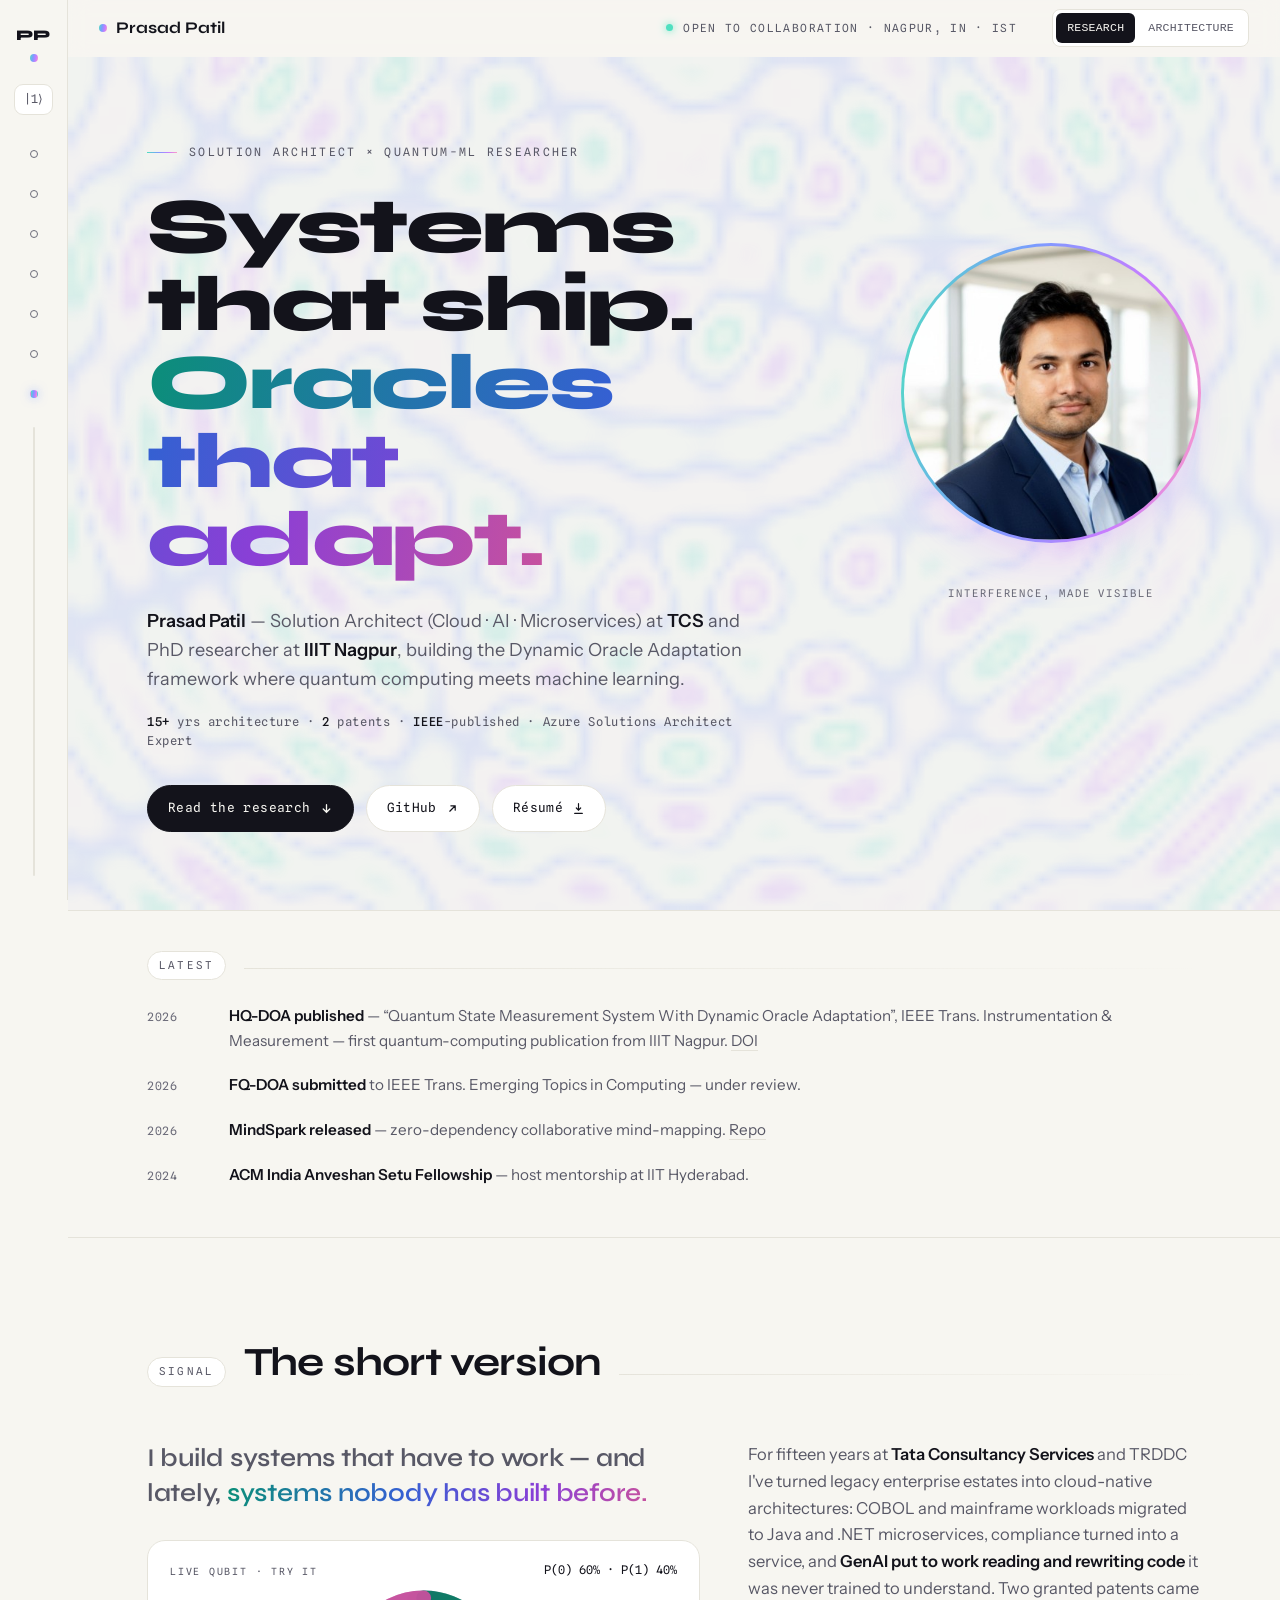
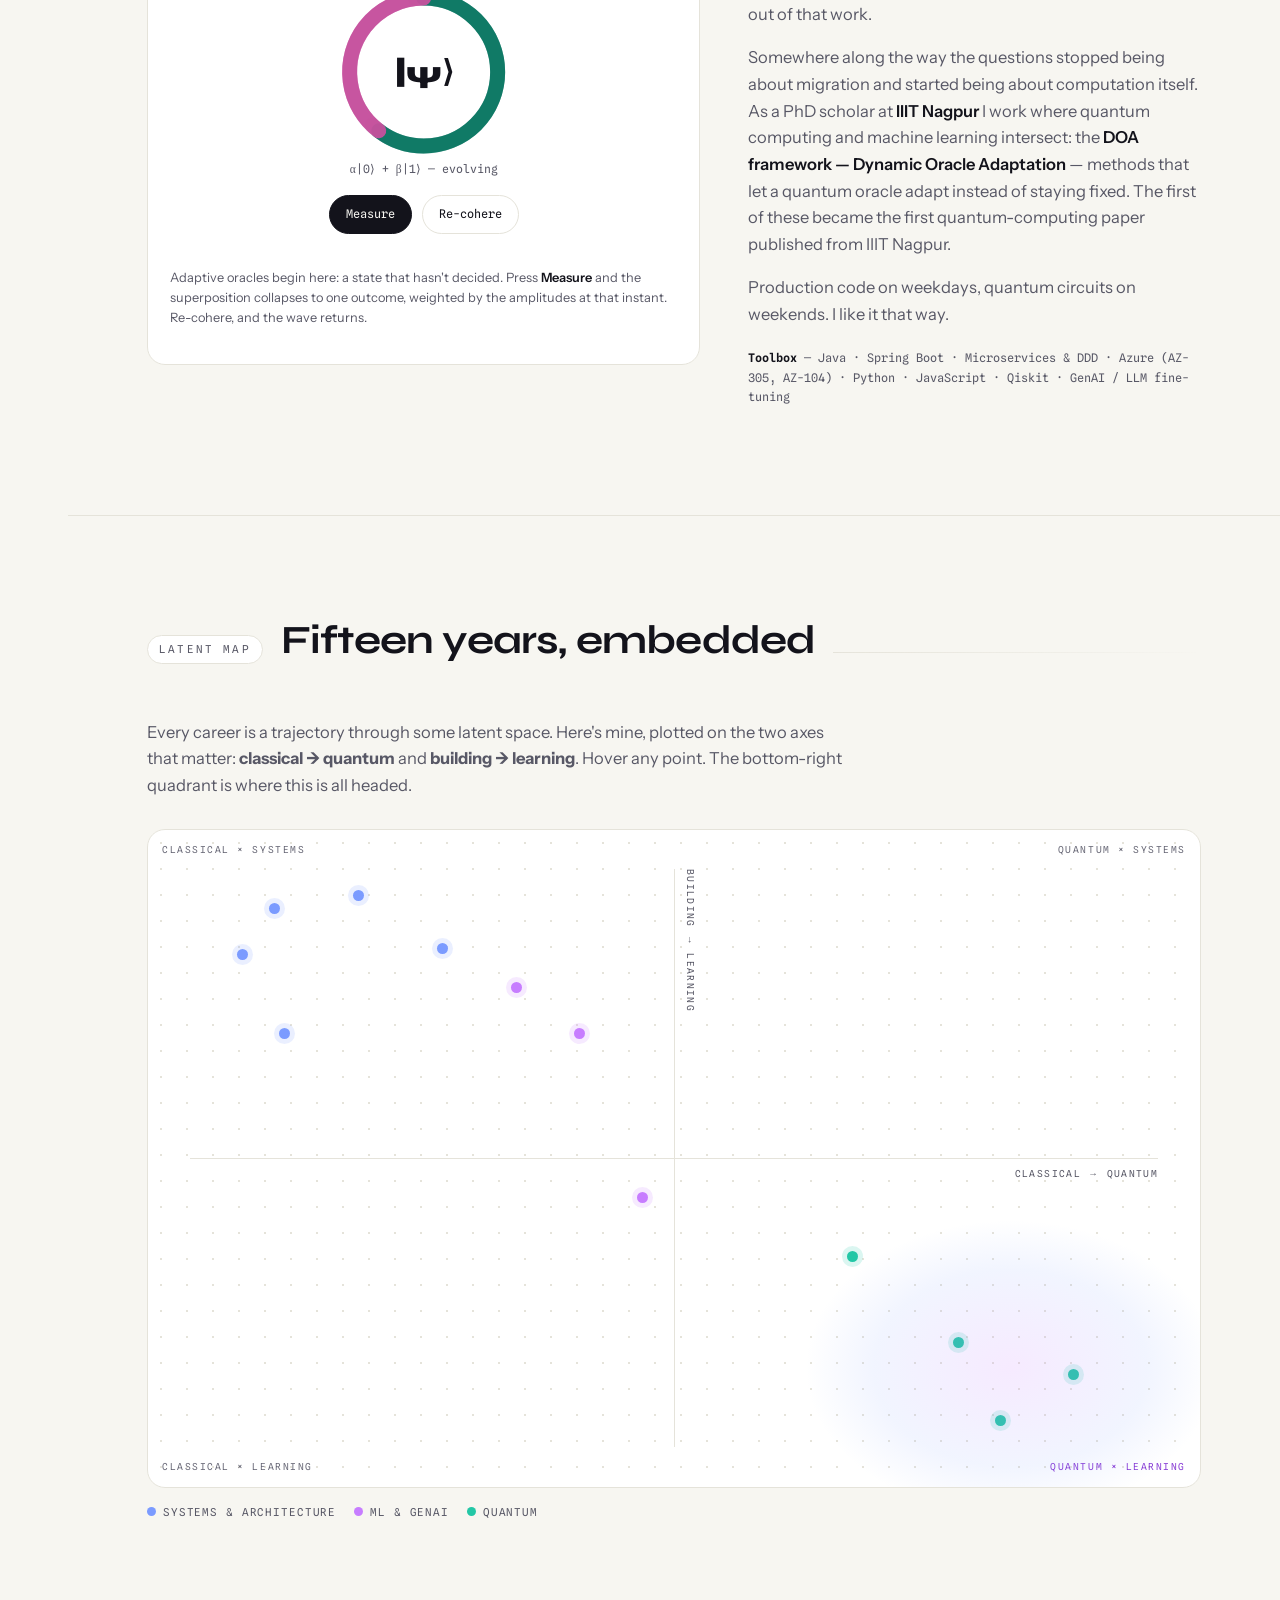
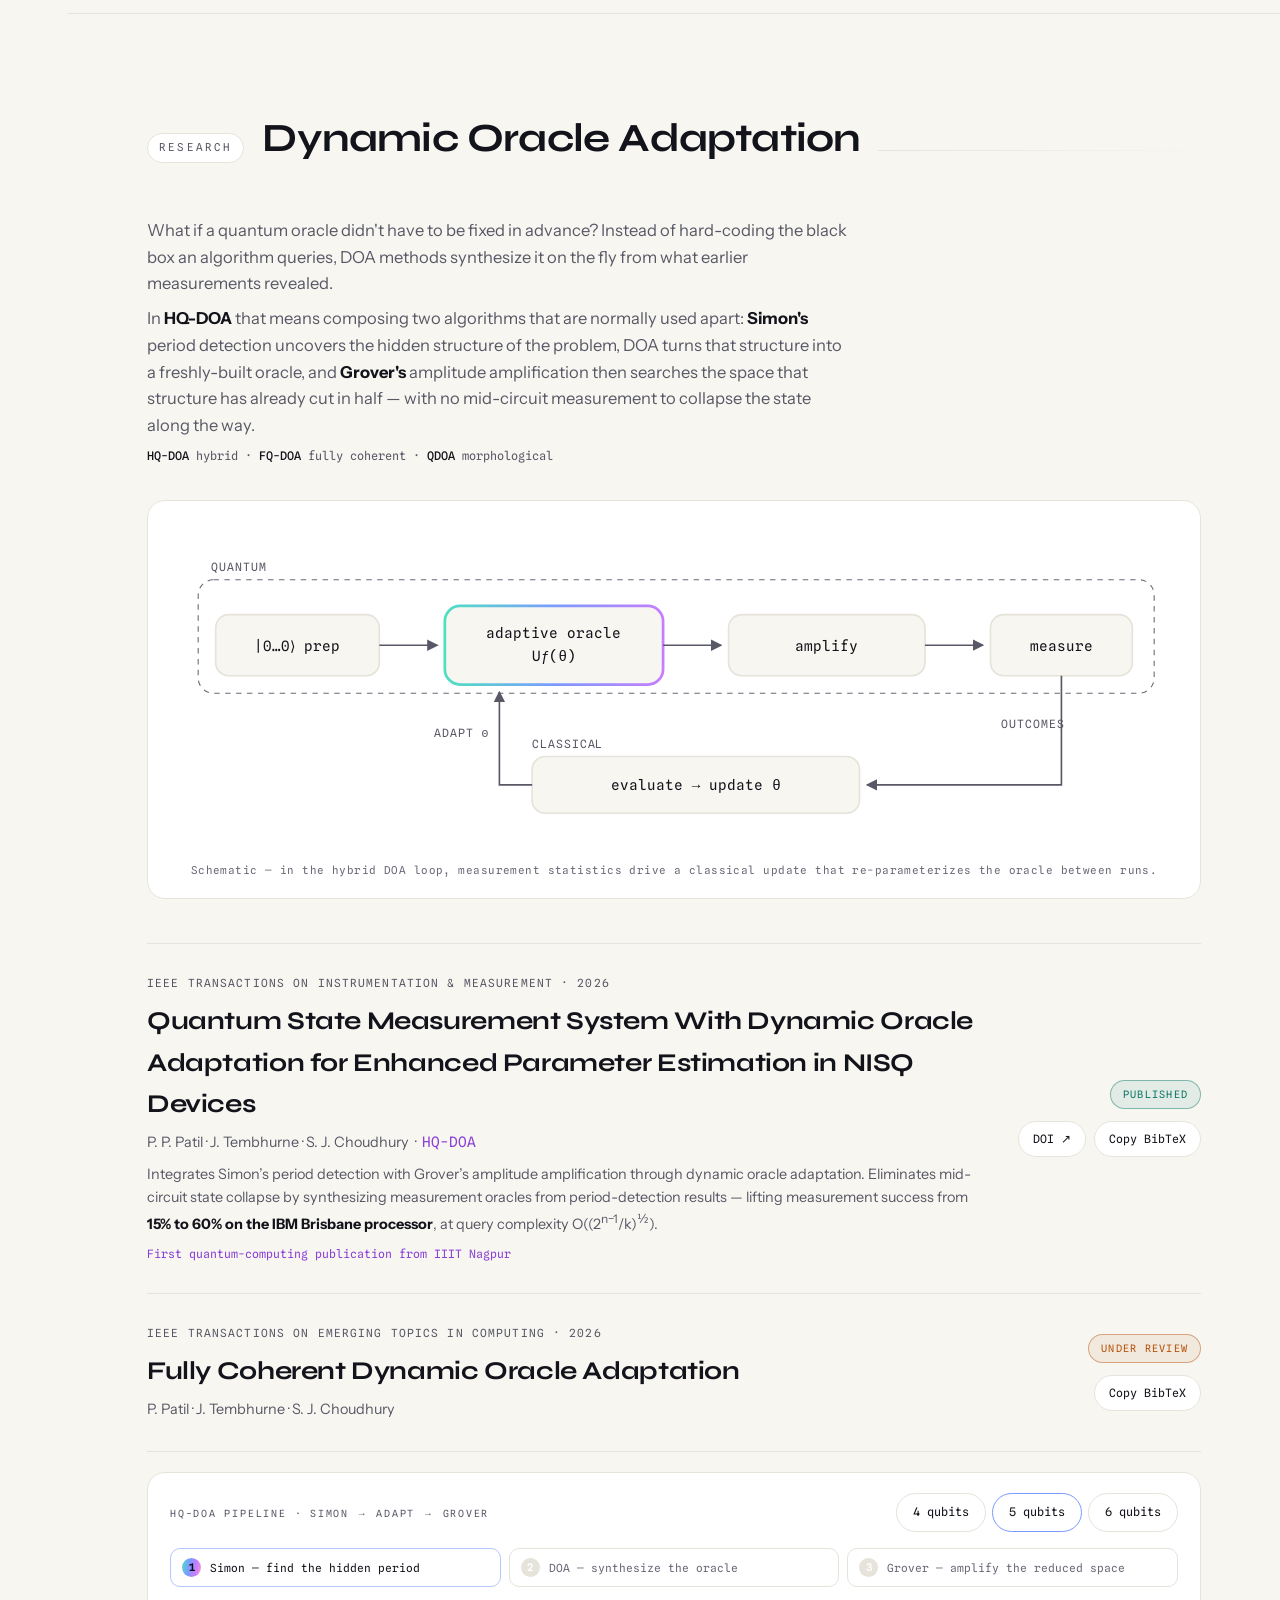
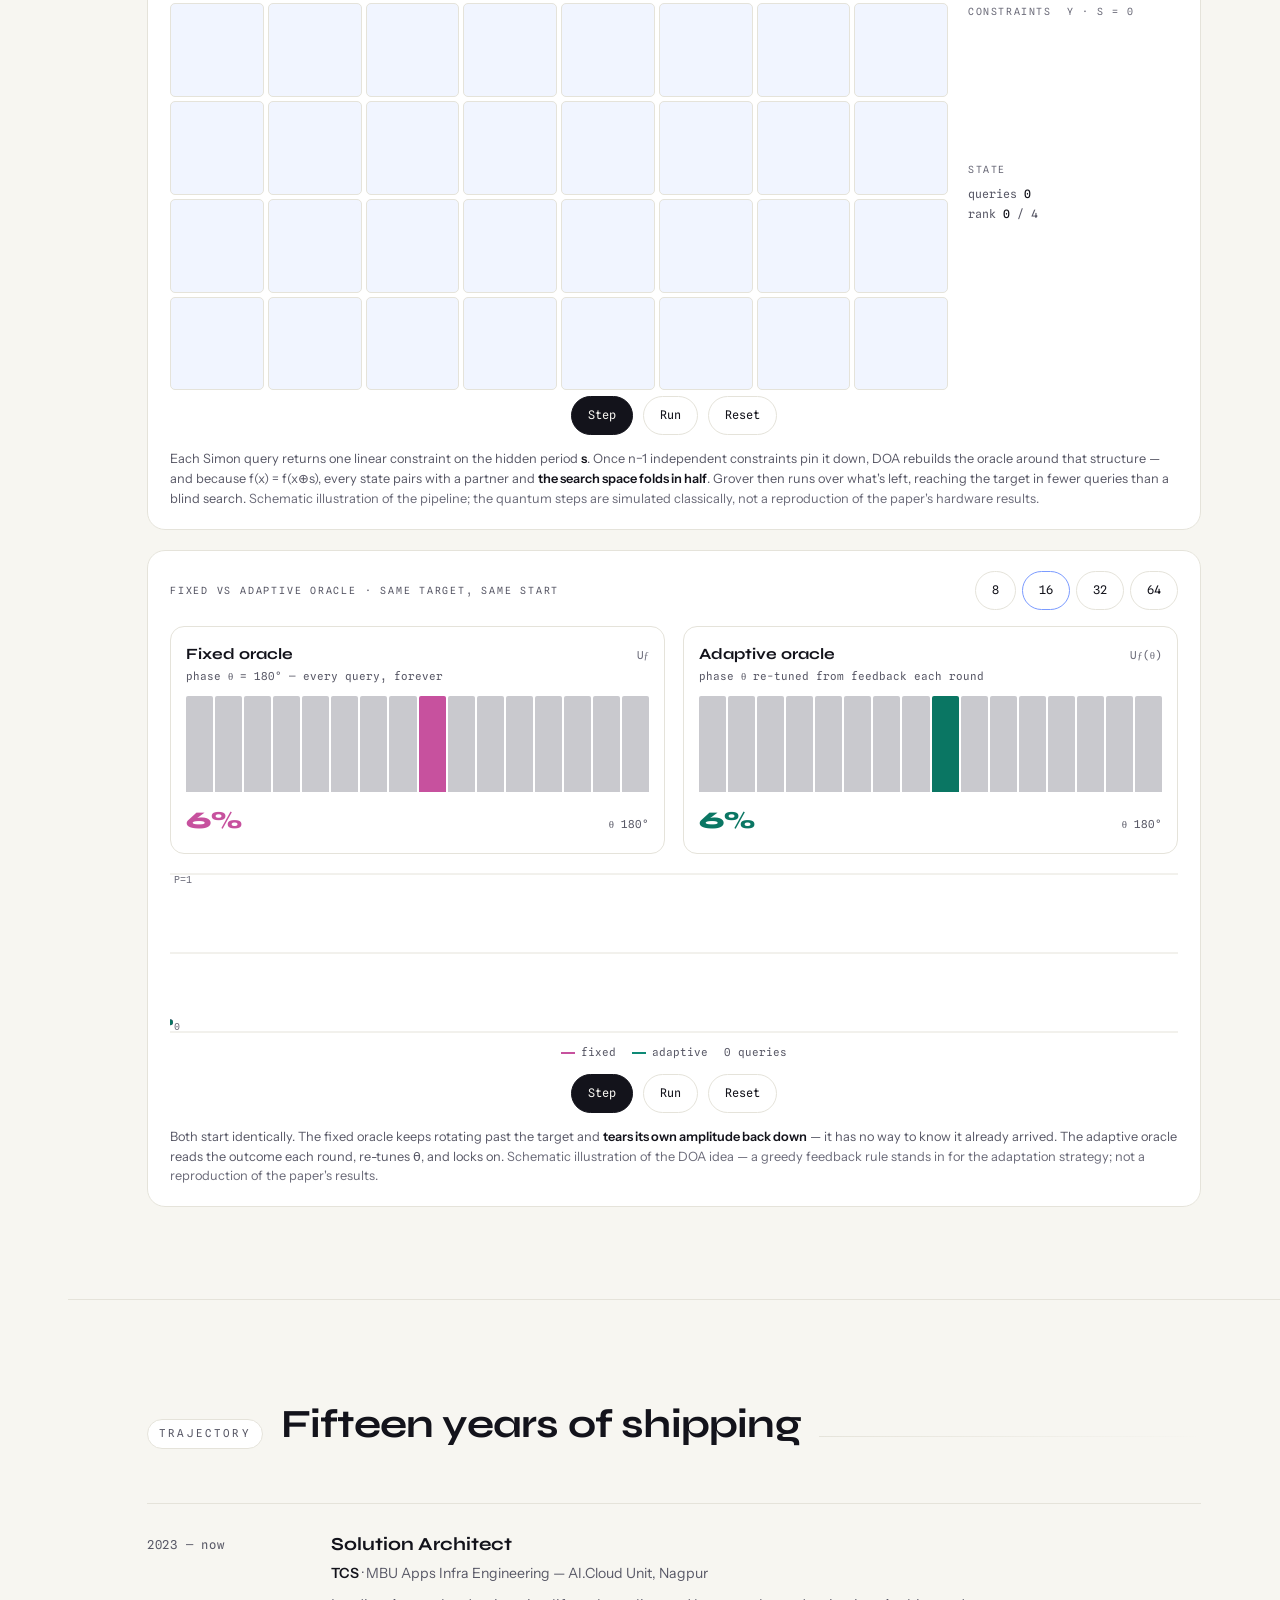
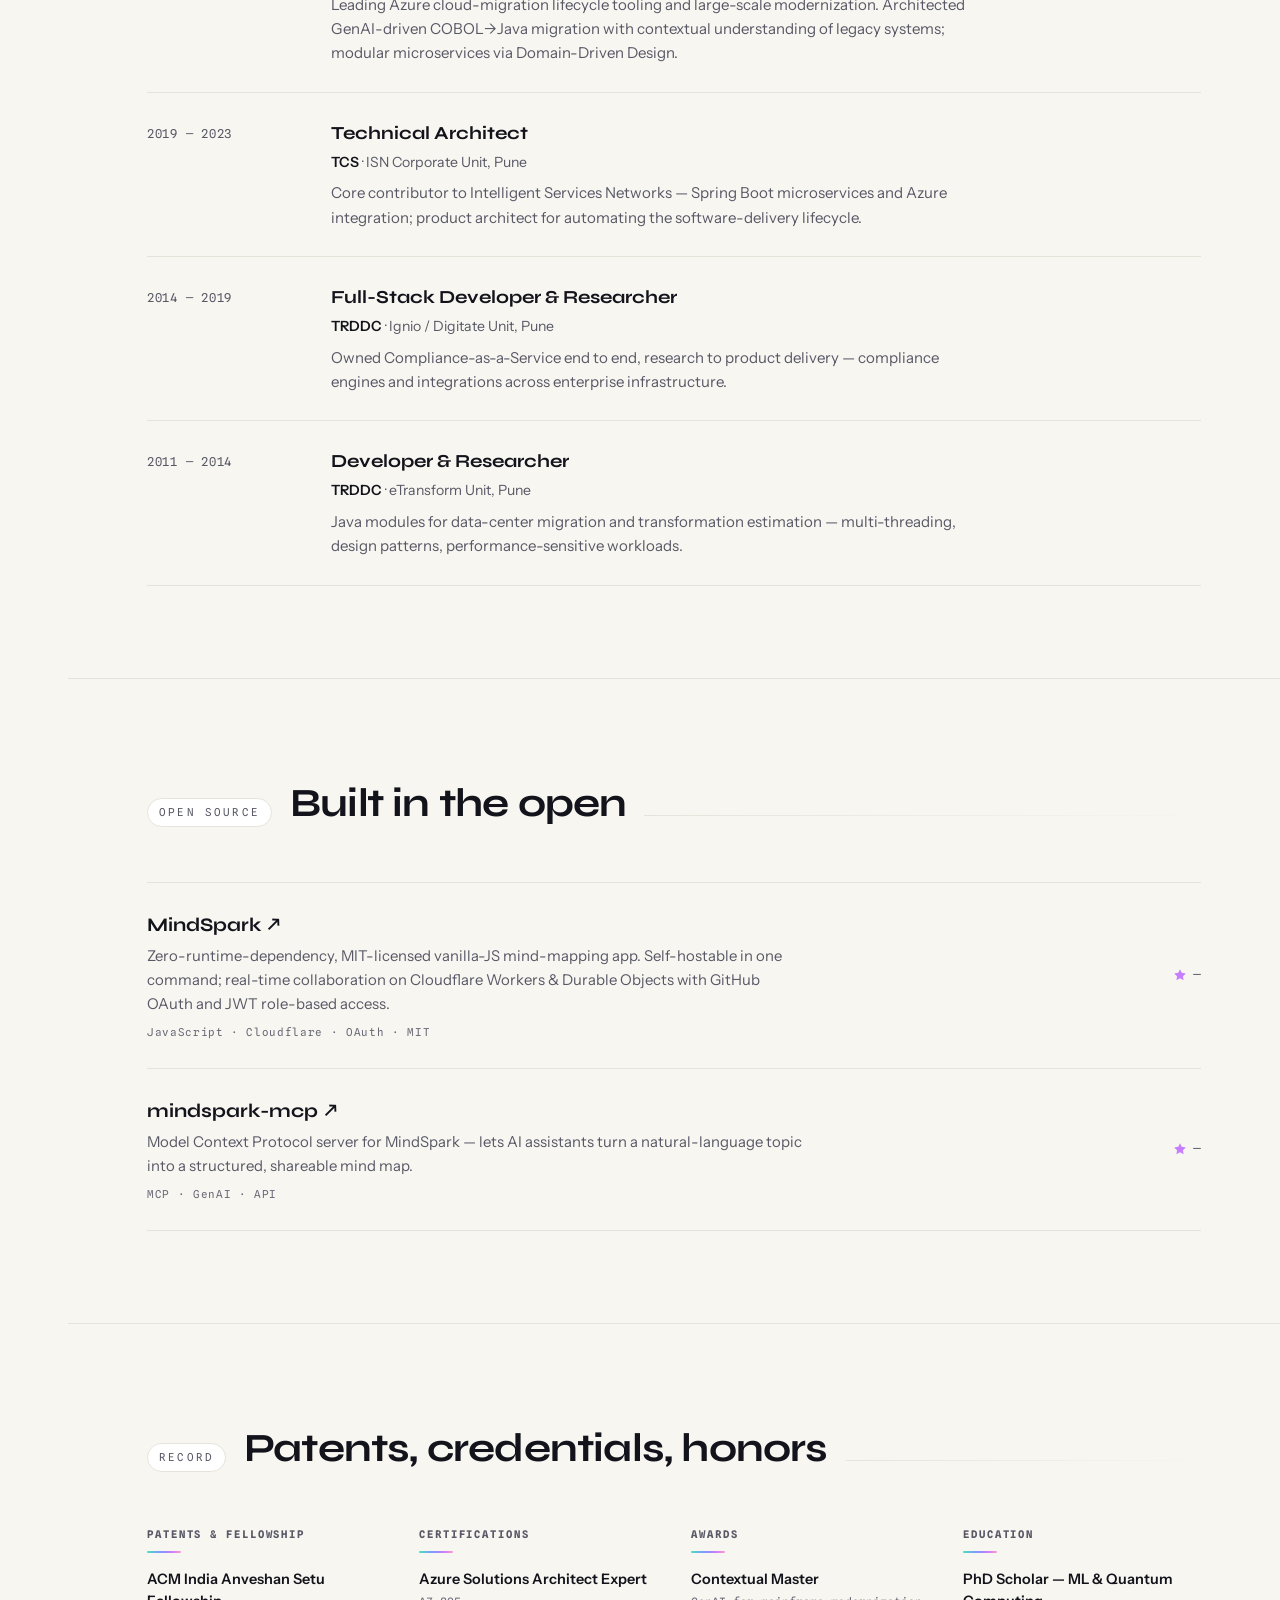
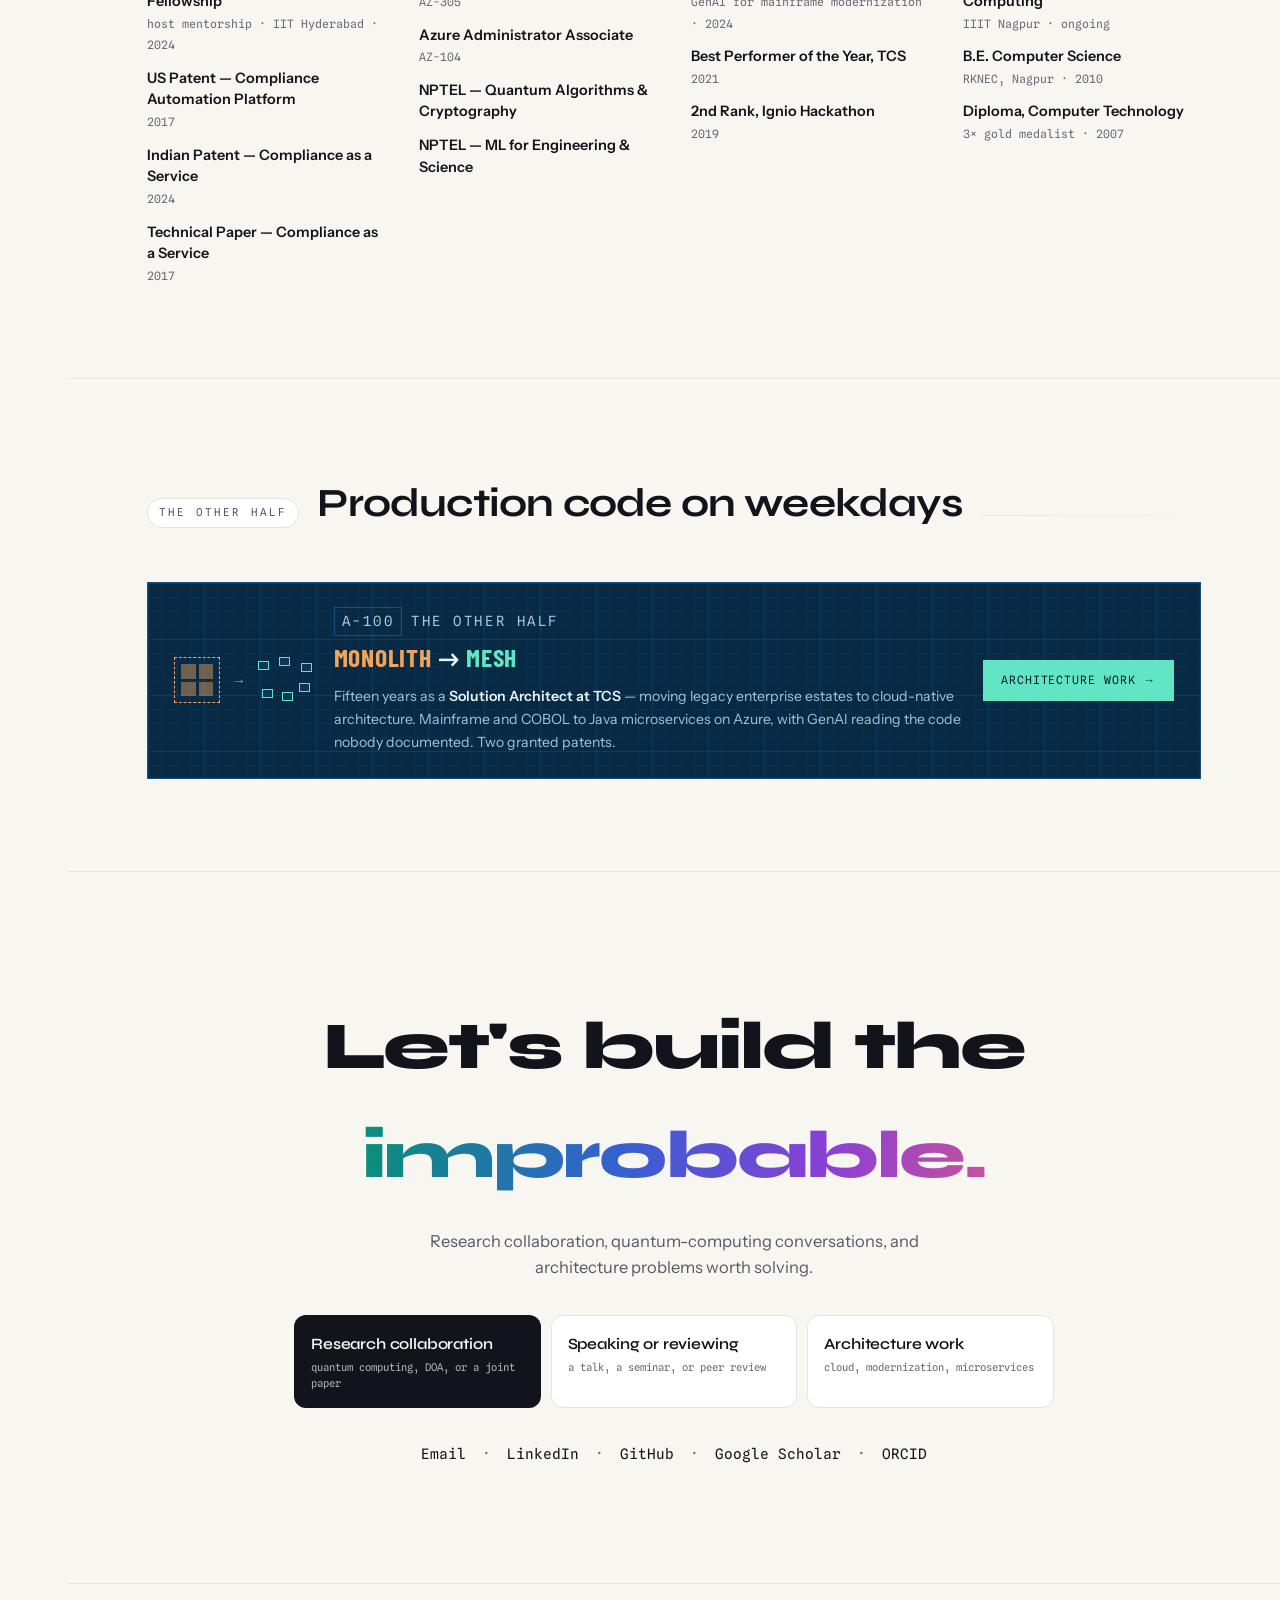
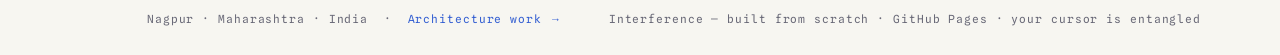
==== commit 22df3502: "color theme changes for architect" ====
--- a/index.html
+++ b/index.html
@@ -390,8 +390,10 @@
   .toast.show{opacity:1; transform:translateX(-50%) translateY(0);}
 
   /* shared site switcher — same structure as the architecture page */
+  /* site switcher — geometry is IDENTICAL to the architecture page */
   .swx{display:inline-flex; padding:3px; gap:2px; border:1px solid var(--hair); border-radius:8px; background:var(--paper2); vertical-align:middle;}
-  .swx a{font-family:var(--fm); font-size:.72rem; padding:6px 11px; border-radius:6px; color:var(--mut); transition:.18s var(--ease); white-space:nowrap;}
+  .swx a{font-family:ui-monospace,SFMono-Regular,Menlo,Consolas,monospace; font-size:.72rem; letter-spacing:.02em;
+    padding:6px 11px; border-radius:6px; color:var(--mut); transition:.18s var(--ease); white-space:nowrap;}
   .swx a:hover{color:var(--ink);}
   .swx a[aria-current="page"]{background:var(--ink); color:var(--paper); font-weight:500;}
 
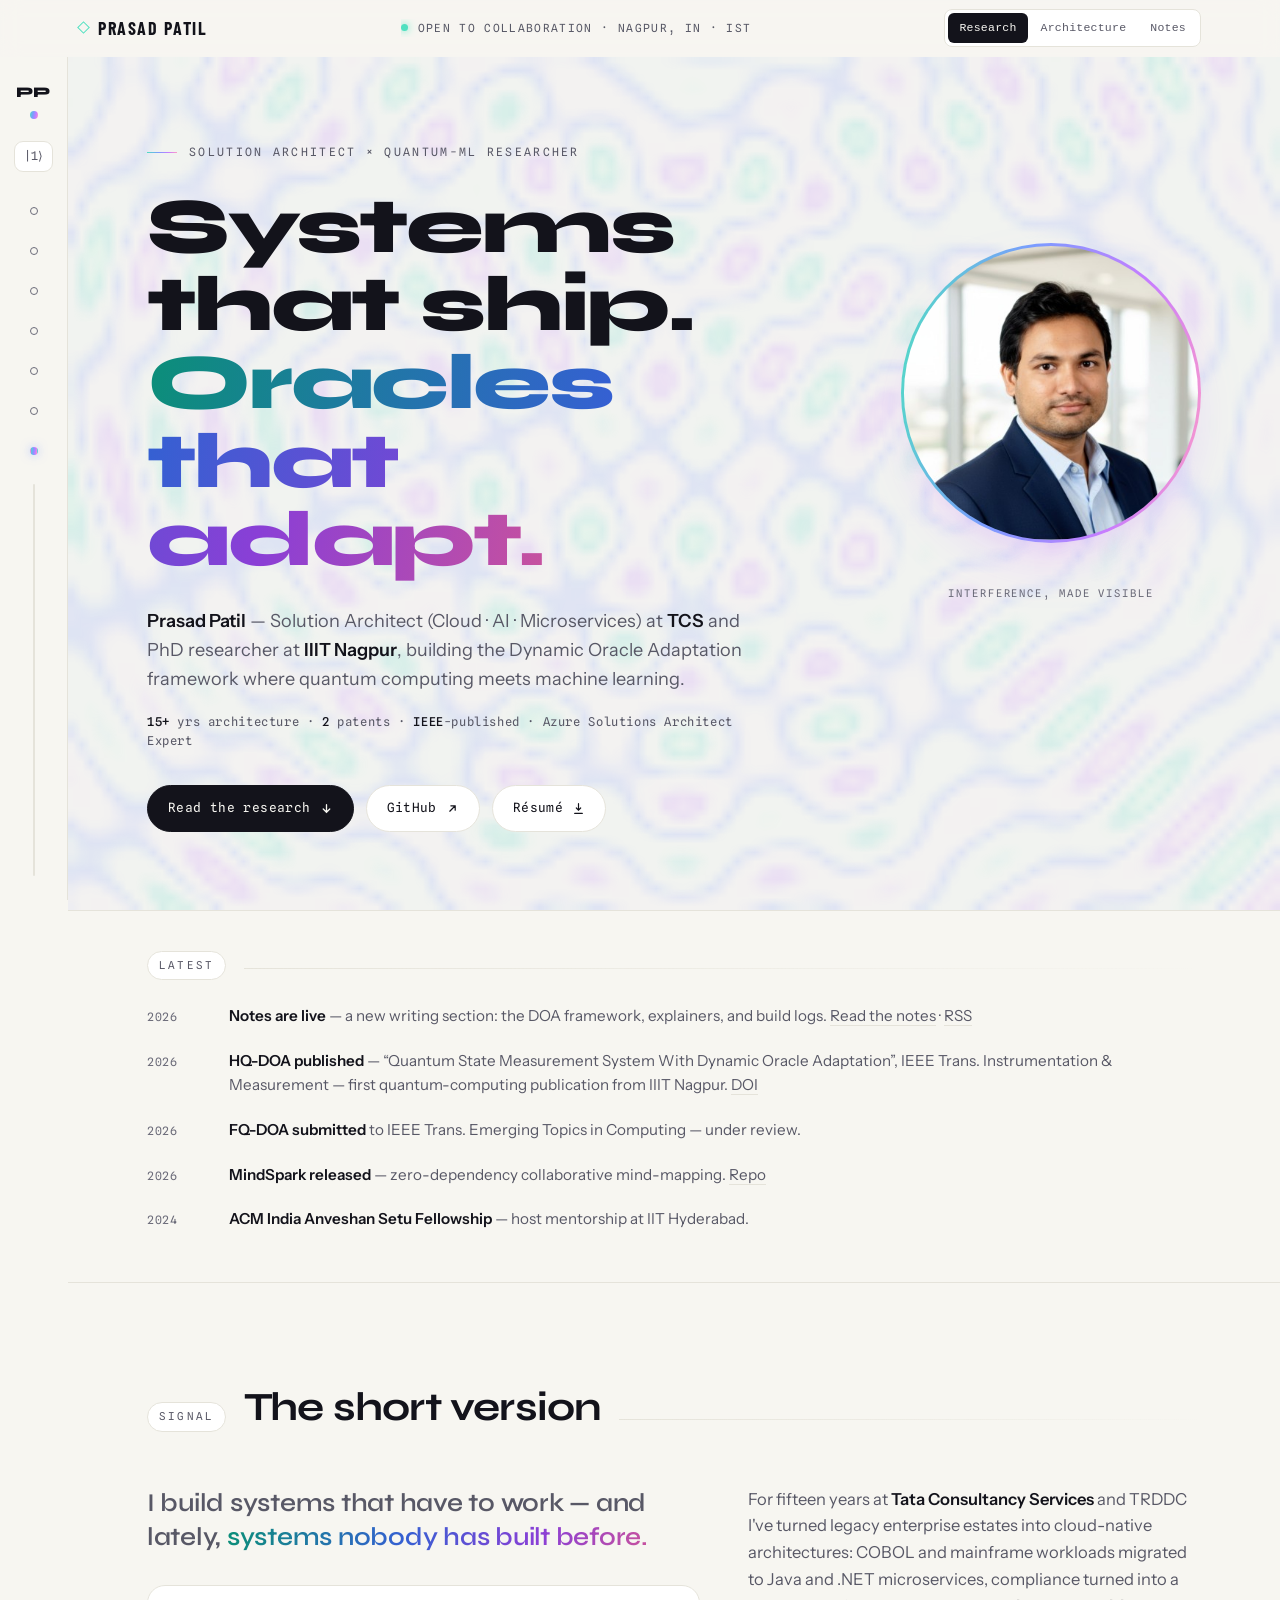
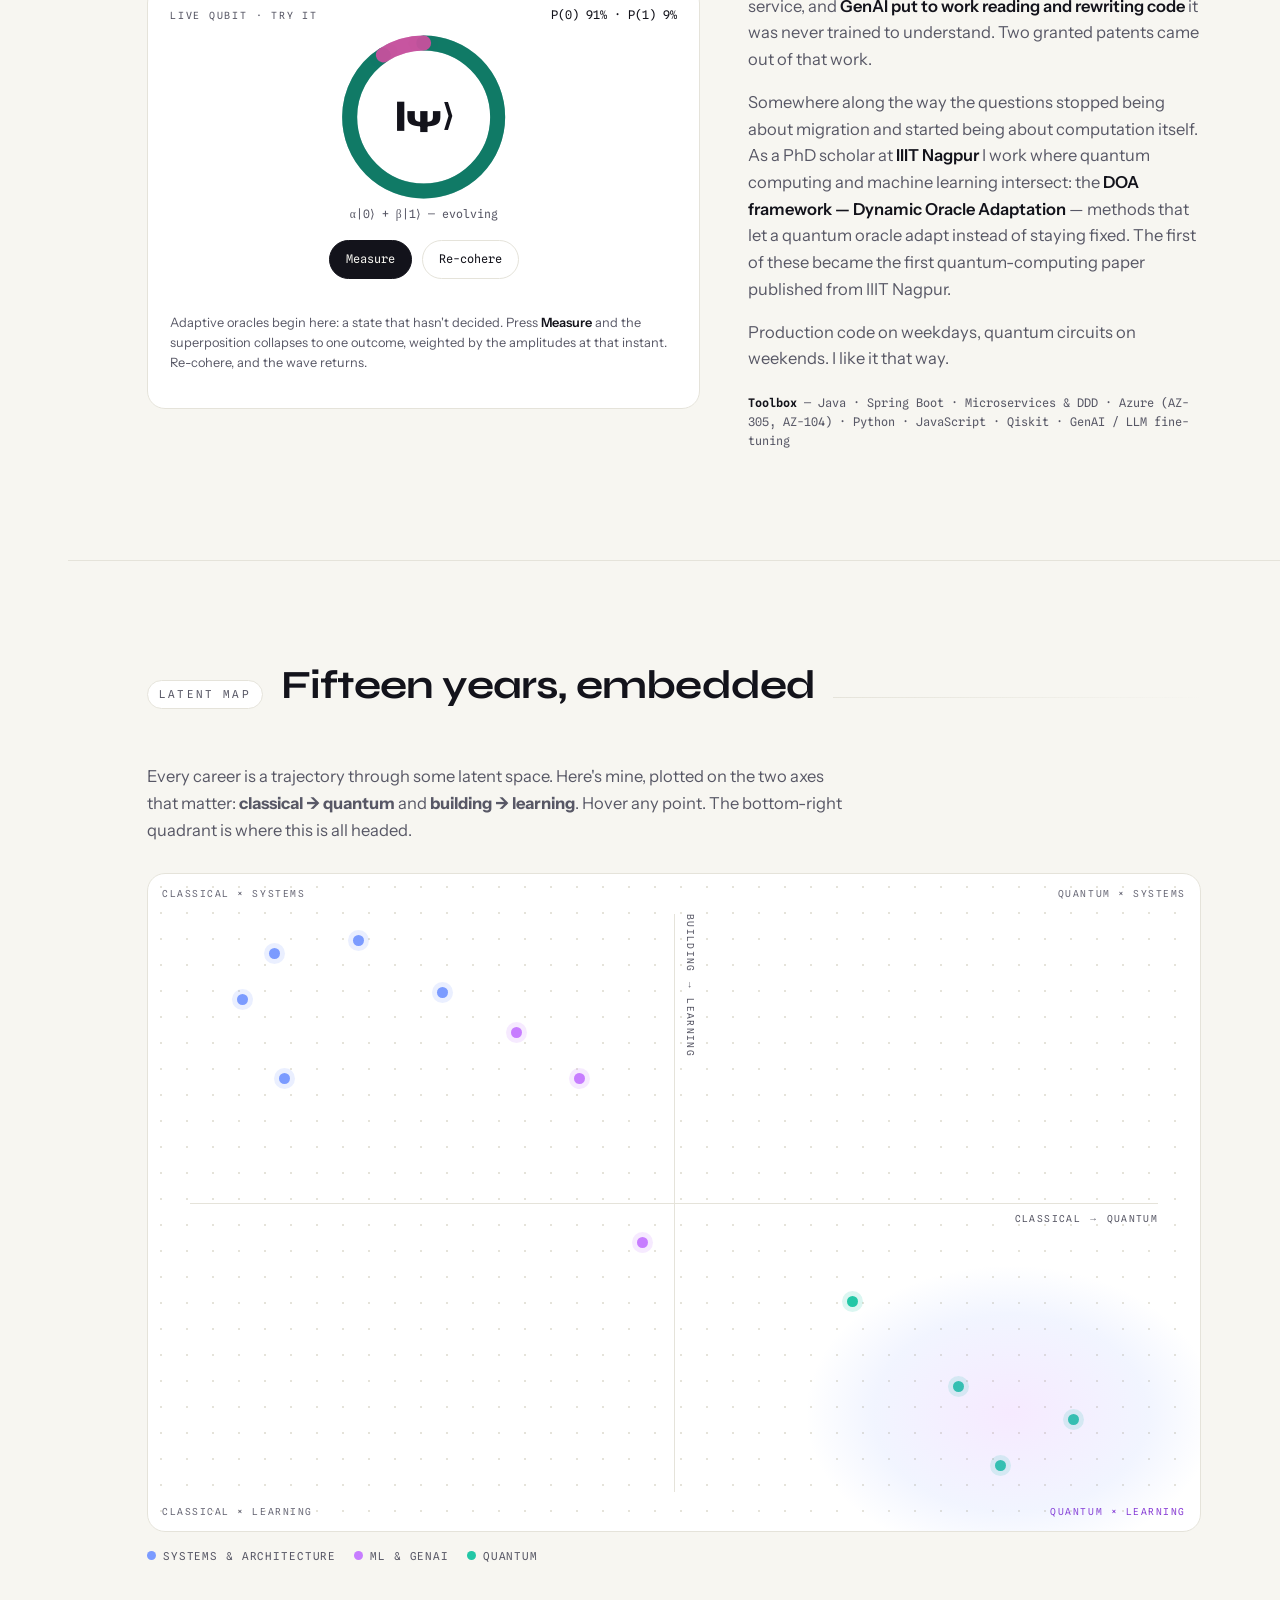
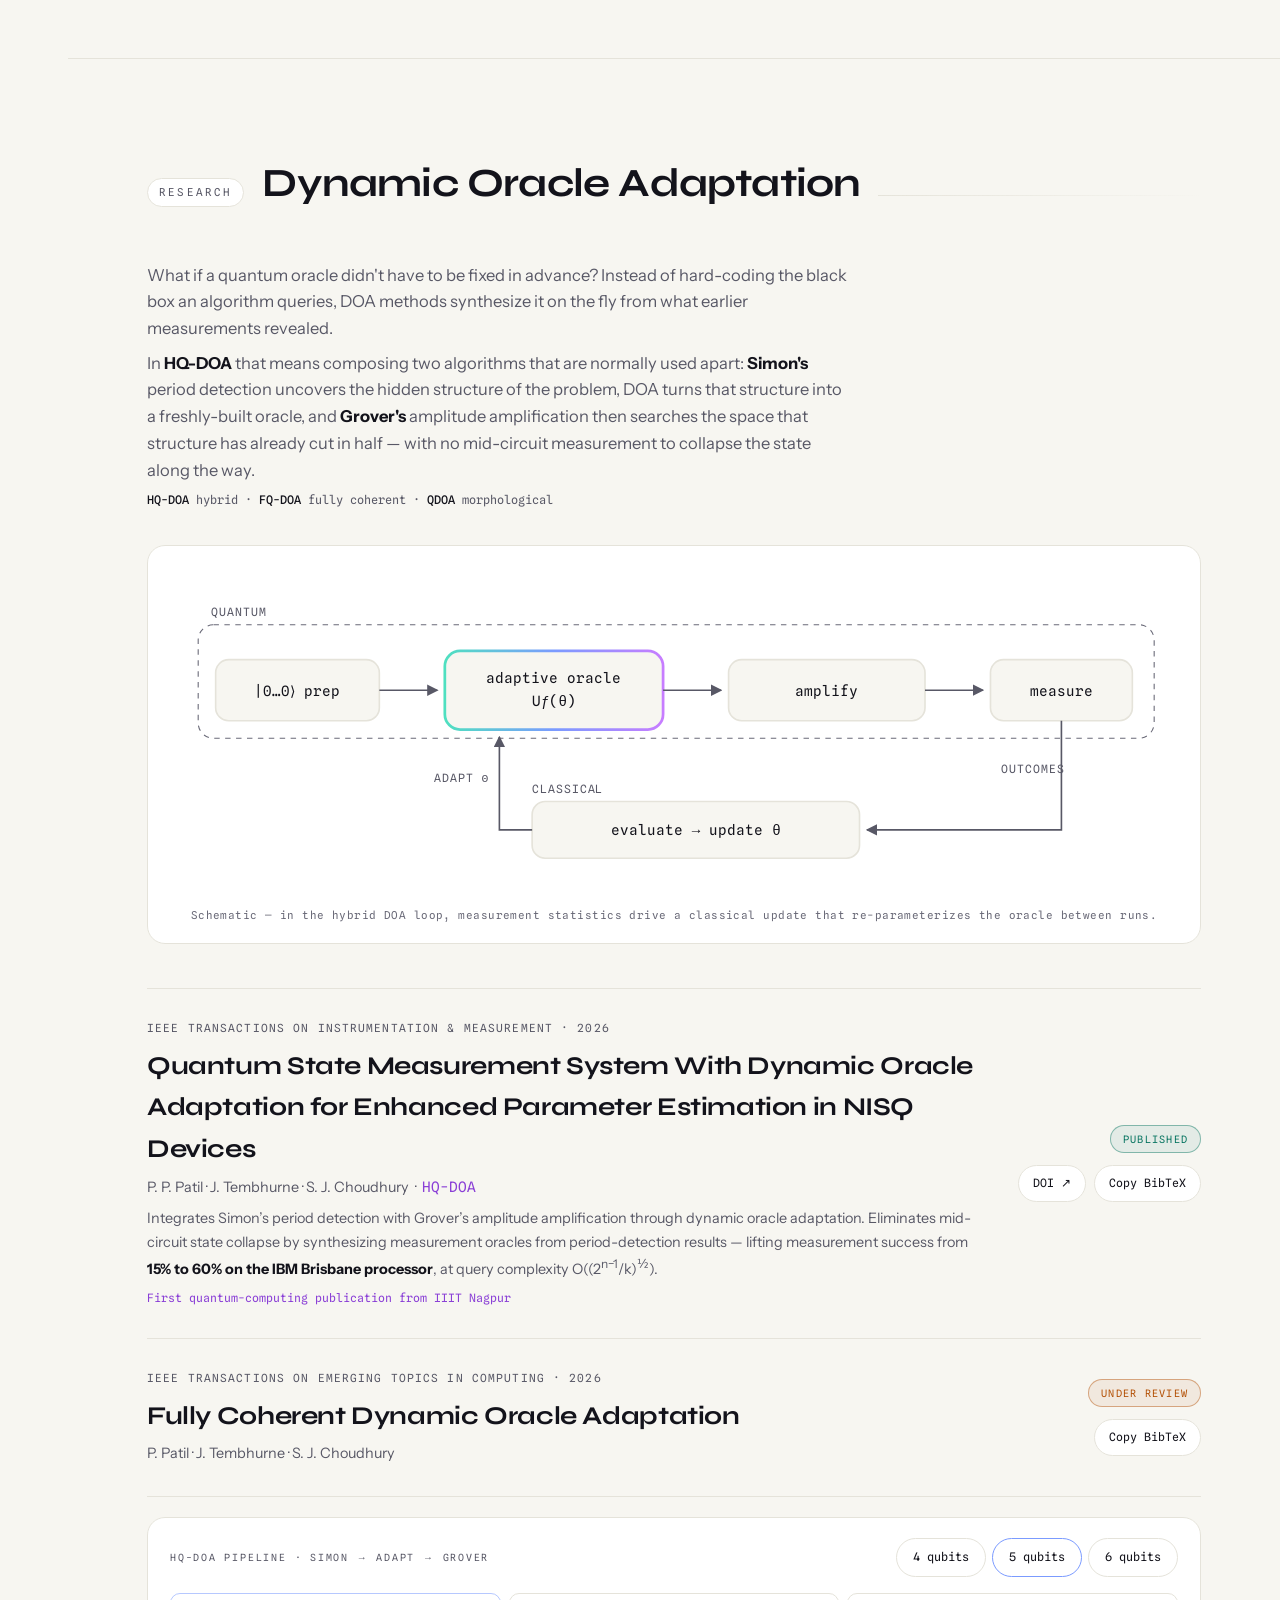
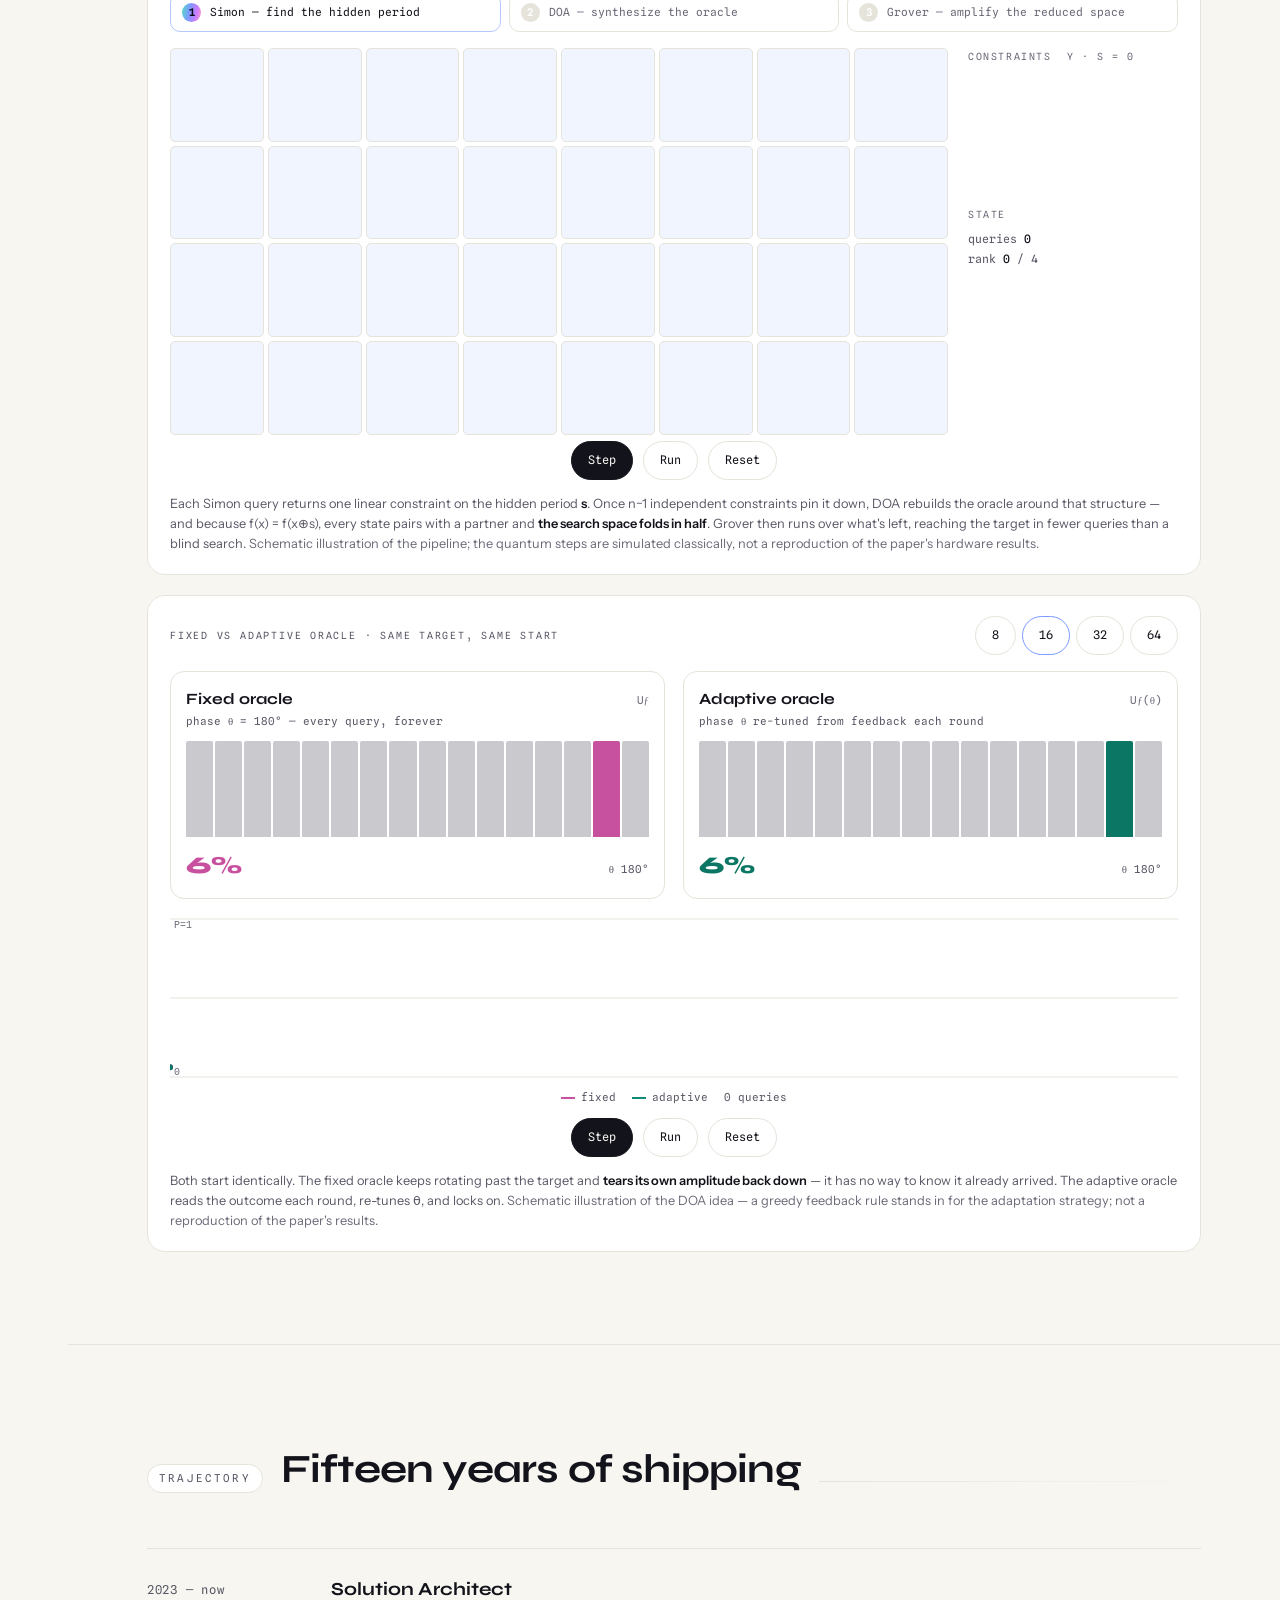
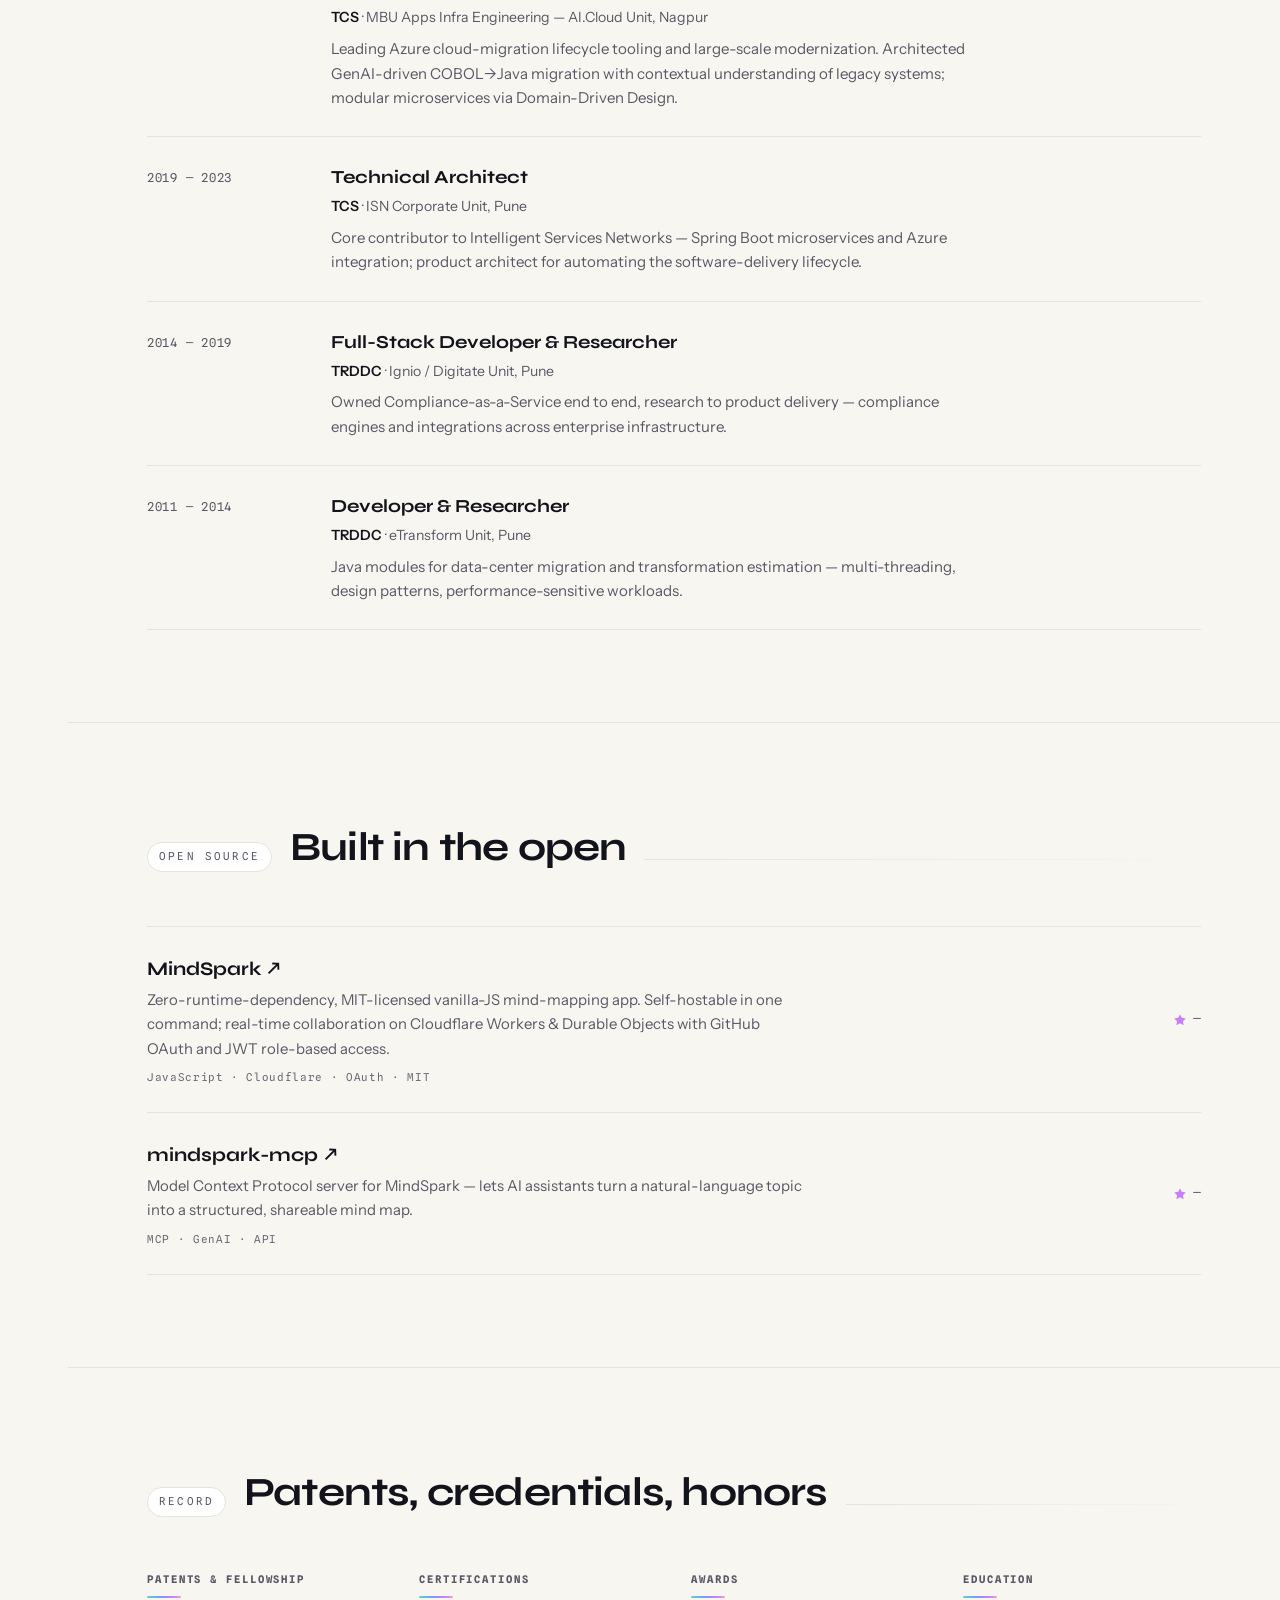
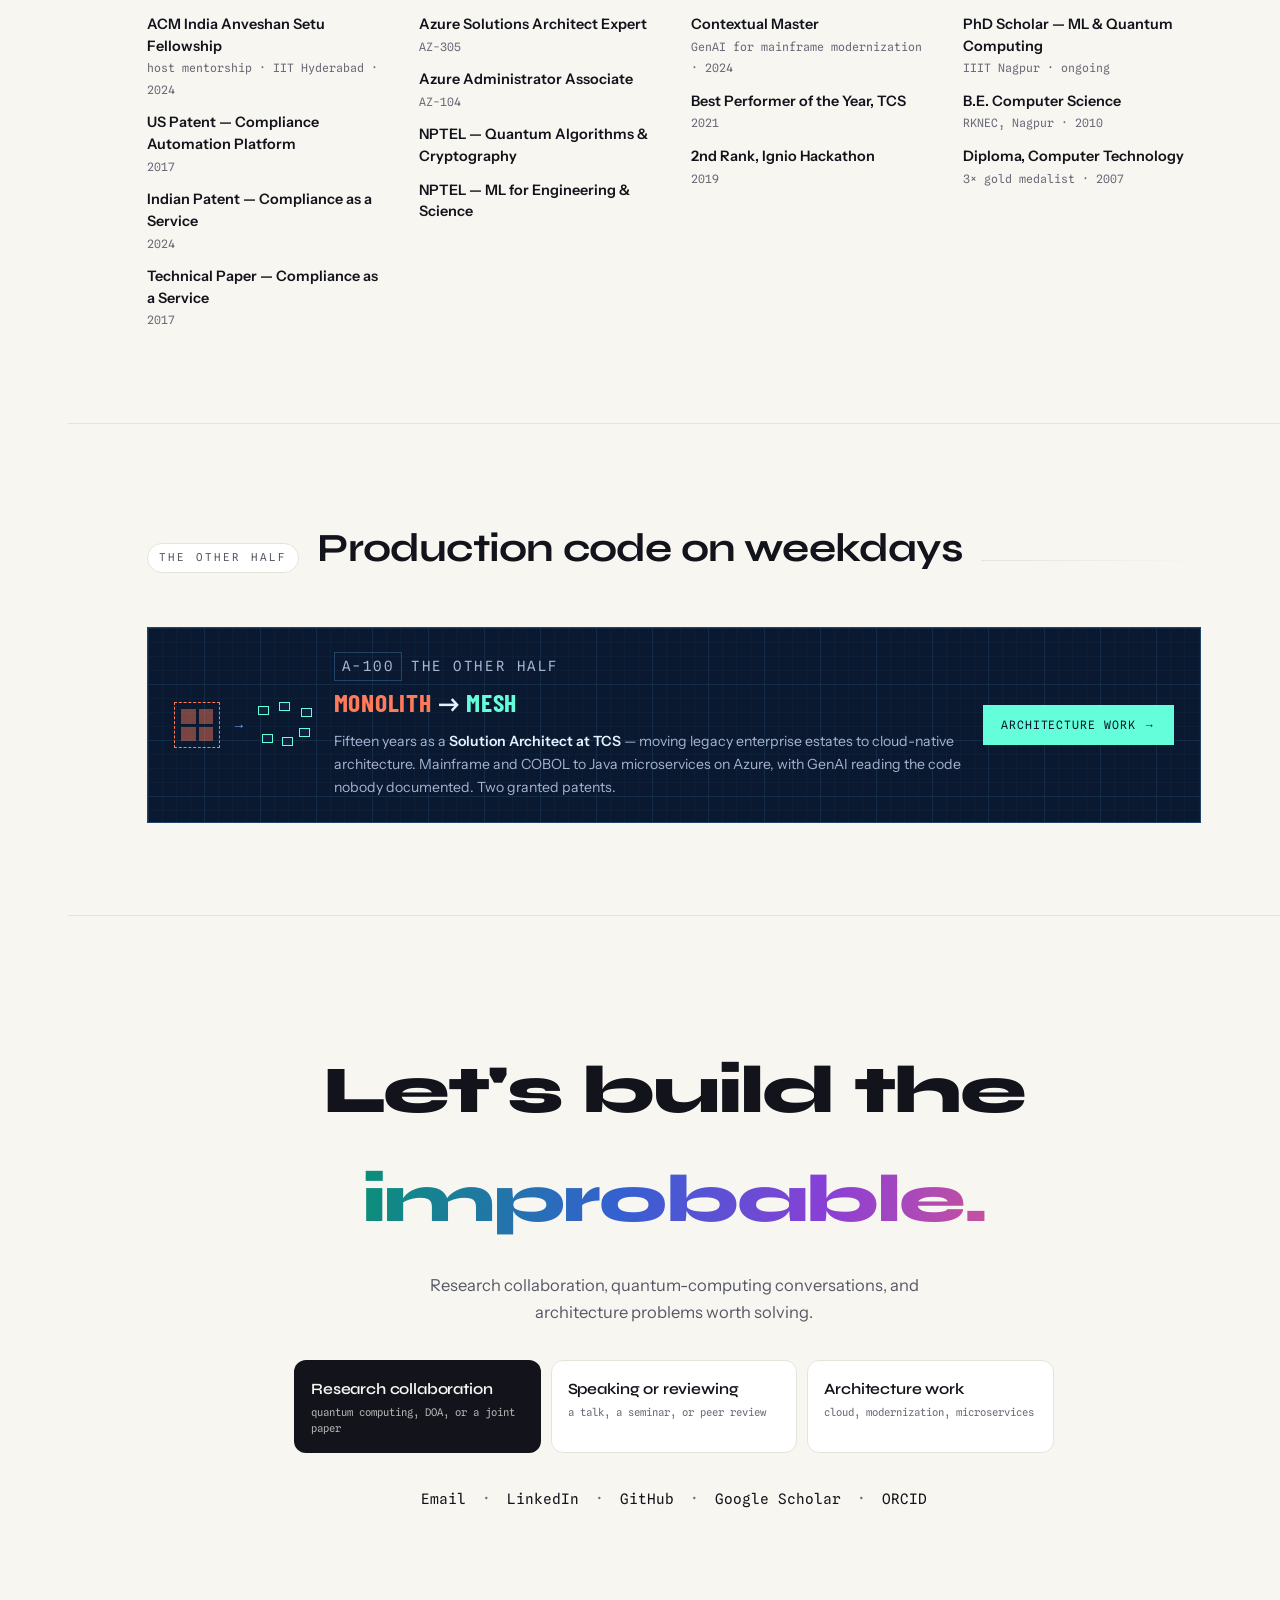
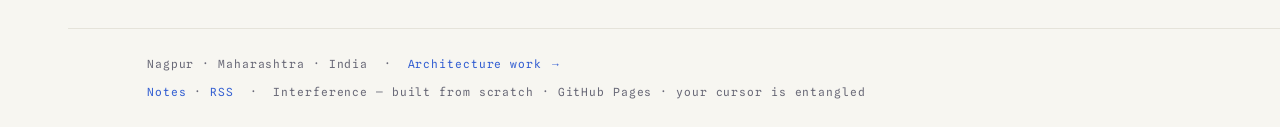
==== commit 3c966a04: "top bar sync, notes added, bridge card fixes" ====
--- a/index.html
+++ b/index.html
@@ -17,6 +17,7 @@
 <meta property="og:image:width" content="1200">
 <meta property="og:image:height" content="630">
 <link rel="canonical" href="https://prasadpatil25.github.io/prasadpatil25/">
+<link rel="alternate" type="application/rss+xml" title="Prasad Patil — Notes (RSS)" href="feed.xml">
 <meta name="theme-color" content="#F7F6F1" media="(prefers-color-scheme: light)">
 <meta name="theme-color" content="#0E0E16" media="(prefers-color-scheme: dark)">
 <meta name="twitter:card" content="summary_large_image">
@@ -39,6 +40,8 @@
     --fd:"Syne"; --fb:"Instrument Sans"; --fm:"Spline Sans Mono";
     --ease:cubic-bezier(.22,.61,.36,1);
     --railw:68px; --pad:clamp(20px,4.5vw,48px);
+    --tbbg:color-mix(in srgb,var(--paper) 90%,transparent); --tbline:var(--hair);
+    --tbpanel:var(--paper2); --tbacc:var(--ir1); --tbmut:var(--mut);
   }
   html[data-theme="dark"]{
     --paper:#0E0E16; --paper2:#161623; --ink:#ECEBF5; --mut:#A6A4BA; --dim:#84829B; --hair:#262639;
@@ -59,7 +62,7 @@
   .g-ink{background:var(--grad-text); -webkit-background-clip:text; background-clip:text; color:transparent;}
 
   /* ===== left rail ===== */
-  .rail{position:fixed; top:0; bottom:0; left:0; width:var(--railw); z-index:60;
+  .rail{position:fixed; top:57px; bottom:0; left:0; width:var(--railw); z-index:60;
     display:flex; flex-direction:column; align-items:center; padding:24px 0; gap:22px;
     border-right:1px solid var(--hair); background:color-mix(in srgb,var(--paper) 86%,transparent); backdrop-filter:blur(8px);}
   .rail .mark{font-family:var(--fd); font-weight:800; font-size:.92rem; letter-spacing:.02em;}
@@ -83,27 +86,7 @@
   .page{margin-left:var(--railw);}
   .wrap{max-width:1150px; margin:0 auto; padding-inline:var(--pad);}
 
-  /* mobile top bar */
-  .mtop{display:none; position:sticky; top:0; z-index:60; background:color-mix(in srgb,var(--paper) 88%,transparent);
-    backdrop-filter:blur(10px); border-bottom:1px solid var(--hair);}
-  .mtop .in{display:flex; align-items:center; gap:18px; height:56px; padding-inline:20px; overflow-x:auto;}
-  .mtop .name{font-family:var(--fd); font-weight:800; font-size:.95rem; white-space:nowrap; display:flex; align-items:center; gap:8px;}
-  .mtop .name i{width:7px; height:7px; border-radius:50%; background:var(--grad);}
-  .mtop a.lnk{font-family:var(--fm); font-size:.68rem; letter-spacing:.1em; text-transform:uppercase; color:var(--mut); white-space:nowrap;}
-  @media(max-width:980px){ .rail{display:none;} .page{margin-left:0;} .mtop{display:block;} .mastbar{display:none;} }
-
-  /* ===== masthead ===== */
-  /* sticky masthead — same geometry as the architecture page's bar */
-  .mastbar{position:sticky; top:0; z-index:55; background:color-mix(in srgb,var(--paper) 90%,transparent);
-    backdrop-filter:blur(10px); border-bottom:1px solid transparent; transition:border-color .3s var(--ease);}
-  .mastbar.stuck{border-bottom-color:var(--hair);}
-  .mast{display:flex; justify-content:space-between; align-items:center; height:56px; padding:0; gap:16px;}
-  .mast .who{font-family:var(--fd); font-weight:700; font-size:1.02rem; display:flex; align-items:center; gap:9px; white-space:nowrap;}
-  .mast .who i{width:8px; height:8px; border-radius:50%; background:var(--grad); flex:none;}
-  .mast .meta{font-family:var(--fm); font-size:.7rem; letter-spacing:.12em; text-transform:uppercase; color:var(--mut);
-    display:flex; align-items:center; gap:10px;}
-  .mast .meta i{width:7px; height:7px; border-radius:50%; background:var(--ir1); box-shadow:0 0 8px var(--ir1);}
-  @media(max-width:980px){ .mast{display:none;} }
+  @media(max-width:980px){ .rail{display:none;} .page{margin-left:0;} }
 
   /* ===== hero ===== */
   .hero{position:relative; overflow:hidden;}
@@ -389,50 +372,65 @@
     font-family:var(--fm); font-size:.78rem; padding:11px 18px; border-radius:999px; opacity:0; pointer-events:none; transition:.3s var(--ease); z-index:90;}
   .toast.show{opacity:1; transform:translateX(-50%) translateY(0);}
 
-  /* shared site switcher — same structure as the architecture page */
-  /* site switcher — geometry is IDENTICAL to the architecture page */
-  .swx{display:inline-flex; padding:3px; gap:2px; border:1px solid var(--hair); border-radius:8px; background:var(--paper2); vertical-align:middle;}
-  .swx a{font-family:ui-monospace,SFMono-Regular,Menlo,Consolas,monospace; font-size:.72rem; letter-spacing:.02em;
-    padding:6px 11px; border-radius:6px; color:var(--mut); transition:.18s var(--ease); white-space:nowrap;}
-  .swx a:hover{color:var(--ink);}
-  .swx a[aria-current="page"]{background:var(--ink); color:var(--paper); font-weight:500;}
+  /* shared site switcher — moved to topbar.css (identical on both pages) */
 
   /* bridge: rendered in the DESTINATION site's palette, as a preview.
      The architecture page is a drawing sheet — cyanotype ground, white
      linework, and the construction convention: dashed = existing to
      remain, solid = new work. */
-  .bridgeA{display:block; background:#082A45; border:1px solid #17527E; border-radius:0;
+  .bridgeA{display:block; background:#0A192F; border:1px solid #204468; border-radius:0;
     padding:24px 26px; position:relative; overflow:hidden; transition:.28s var(--ease);}
-  .bridgeA:hover{transform:translate(-2px,-2px); box-shadow:6px 6px 0 0 #17527E;}
+  .bridgeA:hover{transform:translate(-2px,-2px); box-shadow:6px 6px 0 0 #204468;}
   .bridgeA::after{content:""; position:absolute; inset:0; pointer-events:none;
     background-image:
-      linear-gradient(rgba(23,82,126,.55) 1px, transparent 1px),
-      linear-gradient(90deg, rgba(23,82,126,.55) 1px, transparent 1px),
-      linear-gradient(rgba(18,63,99,.5) 1px, transparent 1px),
-      linear-gradient(90deg, rgba(18,63,99,.5) 1px, transparent 1px);
+      linear-gradient(rgba(32,68,104,.55) 1px, transparent 1px),
+      linear-gradient(90deg, rgba(32,68,104,.55) 1px, transparent 1px),
+      linear-gradient(rgba(22,46,74,.5) 1px, transparent 1px),
+      linear-gradient(90deg, rgba(22,46,74,.5) 1px, transparent 1px);
     background-size:56px 56px,56px 56px,14px 14px,14px 14px; opacity:.65;}
   .bA-in{display:flex; gap:22px; align-items:center; flex-wrap:wrap; position:relative; z-index:1;}
   .bA-lab{font-family:var(--fm); font-size:.6rem; letter-spacing:.18em; text-transform:uppercase;
-    color:#8FB3CE; margin:0 0 6px; display:flex; align-items:center; gap:9px;}
-  .bA-lab em{font-style:normal; border:1px solid #17527E; padding:2px 7px; color:#A6C4DC;}
+    color:#A8B2D1; margin:0 0 6px; display:flex; align-items:center; gap:9px;}
+  .bA-lab em{font-style:normal; border:1px solid #204468; padding:2px 7px; color:#A8B2D1;}
   .bA-in h3{font-family:"Barlow Condensed",var(--fd); font-weight:700; font-size:1.6rem;
-    letter-spacing:.03em; text-transform:uppercase; margin:0 0 8px; color:#EAF3FA;}
-  .bA-in h3 s{text-decoration:none; color:#F0A45C;} .bA-in h3 u{text-decoration:none; color:#62E5C2;}
-  .bA-in p{margin:0; color:#A6C4DC; font-size:.88rem;}
-  .bA-in p b{color:#EAF3FA; font-weight:600;}
+    letter-spacing:.03em; text-transform:uppercase; margin:0 0 8px; color:#E6F1FF;}
+  .bA-in h3 s{text-decoration:none; color:#FF7A59;} .bA-in h3 u{text-decoration:none; color:#64FFDA;}
+  .bA-in p{margin:0; color:#A8B2D1; font-size:.88rem;}
+  .bA-in p b{color:#E6F1FF; font-weight:600;}
   .bA-go{font-family:var(--fm); font-size:.72rem; letter-spacing:.08em; text-transform:uppercase;
-    color:#062038; background:#62E5C2; border-radius:0; padding:11px 18px; white-space:nowrap; transition:.2s var(--ease);}
-  .bridgeA:hover .bA-go{background:#EAF3FA;}
+    color:#0A192F; background:#64FFDA; border-radius:0; padding:11px 18px; white-space:nowrap; transition:.2s var(--ease);}
+  .bridgeA:hover .bA-go{background:#E6F1FF;}
   .bA-viz{flex:none; display:flex; align-items:center; gap:12px;}
   /* existing to remain: dashed, light */
-  .bA-mono{width:46px; height:46px; border:1.5px dashed #F0A45C; border-radius:0;
+  .bA-mono{width:46px; height:46px; border:1.5px dashed #FF7A59; border-radius:0;
     display:grid; grid-template-columns:repeat(2,1fr); gap:3px; padding:6px;}
-  .bA-mono i{background:rgba(240,164,92,.45); border-radius:0;}
-  .bA-arrow{color:#8FB3CE; font-family:var(--fm); font-size:.85rem;}
+  .bA-mono i{background:rgba(255,122,89,.45); border-radius:0;}
+  .bA-arrow{color:#79ACF2; font-family:var(--fm); font-size:.85rem;}
   /* new work: solid, bold */
   .bA-mesh{position:relative; width:54px; height:46px;}
   .bA-mesh i{position:absolute; width:11px; height:9px; border-radius:0;
-    border:1.5px solid #62E5C2; background:#0C3556;}
+    border:1.5px solid #64FFDA; background:#112240;}
+  /* dark sheet: flip the bridge to the architecture sheet's light palette */
+  html[data-theme="dark"] .bridgeA{background:#F7F6F1; border:1px solid #13131B;}
+  html[data-theme="dark"] .bridgeA:hover{box-shadow:6px 6px 0 0 #13131B;}
+  html[data-theme="dark"] .bridgeA::after{background-image:
+      linear-gradient(rgba(19,19,27,.09) 1px, transparent 1px),
+      linear-gradient(90deg, rgba(19,19,27,.09) 1px, transparent 1px),
+      linear-gradient(rgba(19,19,27,.14) 1px, transparent 1px),
+      linear-gradient(90deg, rgba(19,19,27,.14) 1px, transparent 1px);
+    opacity:.65;}
+  html[data-theme="dark"] .bA-in .bA-lab{color:#6A6A78;}
+  html[data-theme="dark"] .bA-lab em{border-color:#13131B; color:#6A6A78;}
+  html[data-theme="dark"] .bA-in h3{color:#13131B;}
+  html[data-theme="dark"] .bA-in h3 s{color:#B84A22;} html[data-theme="dark"] .bA-in h3 u{color:#166B52;}
+  html[data-theme="dark"] .bA-in p{color:#585866;}
+  html[data-theme="dark"] .bA-in p b{color:#13131B;}
+  html[data-theme="dark"] .bA-go{color:#13131B; background:#FFFFFF; border:1px solid #13131B;}
+  html[data-theme="dark"] .bridgeA:hover .bA-go{background:#13131B; color:#F7F6F1;}
+  html[data-theme="dark"] .bA-mono{border-color:#B84A22;}
+  html[data-theme="dark"] .bA-mono i{background:rgba(184,74,34,.45);}
+  html[data-theme="dark"] .bA-arrow{color:#1E5494;}
+  html[data-theme="dark"] .bA-mesh i{border-color:#166B52; background:#F7F6F1;}
   @media(max-width:640px){.bA-viz{display:none;}}
   .skip{position:fixed; top:-60px; left:16px; z-index:100; background:var(--ink); color:var(--paper);
     font-family:var(--fm); font-size:.8rem; padding:10px 16px; border-radius:8px; transition:top .2s var(--ease);}
@@ -442,7 +440,7 @@
     @page{ margin:12mm; }
     /* Interactive pieces render as empty boxes on paper — drop them and their
        headings, rather than printing a title over a blank rectangle. */
-    .rail,.mtop,.skip,#ent,#field,.grid-lines,.toast,.cta,.q-act,.g-act,.swx,
+    .topbar,.rail,.skip,#ent,#field,.grid-lines,.toast,.cta,.q-act,.g-act,.swx,
     .qubit,#hqd,#doad,#map,#bridge,.ls-field,.legend,.obs,.intents,
     .plinks,.arch-cap{display:none !important;}
     html,body{background:#fff !important; color:#000 !important; font-size:10pt; line-height:1.45;}
@@ -478,6 +476,7 @@
   }
   #ent{position:fixed; inset:0; z-index:0; pointer-events:none;}
 </style>
+<link rel="stylesheet" href="topbar.css">
 </head>
 <body>
 
@@ -497,24 +496,25 @@
   <div class="track" aria-hidden="true"><b id="prog"></b></div>
 </aside>
 
-<div class="mtop">
-  <div class="in">
-    <span class="name"><i></i>Prasad Patil</span>
-    <a class="lnk" href="#signal">Signal</a><a class="lnk" href="#map">Map</a><a class="lnk" href="#research">Research</a>
-    <a class="lnk" href="#path">Path</a><a class="lnk" href="#code">Code</a><a class="lnk" href="#contact">Contact</a><span class="swx" role="group" aria-label="Site sections" style="margin-left:6px"><a href="./" aria-current="page">Research</a><a href="architect.html" data-track="/cta/to-architecture">Architecture</a></span>
-    <button class="kbtn" id="kmob" aria-label="Toggle light and dark theme" style="margin-left:auto">|1⟩</button>
+<canvas id="ent" aria-hidden="true"></canvas>
+
+<header class="topbar" id="topbar">
+  <div class="wrap topbar-in">
+    <a class="brand" href="#top"><em></em>Prasad Patil</a>
+    <div class="topbar-mid">
+      <span class="status"><i></i>Open to collaboration · Nagpur, IN · IST</span>
+    </div>
+    <div class="topbar-end">
+      <span class="swx" role="group" aria-label="Site sections">
+        <a href="./" aria-current="page">Research</a>
+        <a href="architect.html" data-track="/cta/to-architecture">Architecture</a>
+        <a href="notes/" data-track="/cta/to-notes">Notes</a>
+      </span>
+    </div>
   </div>
-</div>
-
-<canvas id="ent" aria-hidden="true"></canvas>
+</header>
+
 <main class="page" id="top"><span id="top-anchor"></span>
-  <div class="mastbar" id="mastbar">
-  <div class="wrap mast">
-    <span class="who"><i></i>Prasad Patil</span>
-    <span class="meta"><i></i>Open to collaboration · Nagpur, IN · IST &nbsp;&nbsp;<span class="swx" role="group" aria-label="Site sections"><a href="./" aria-current="page">Research</a><a href="architect.html" data-track="/cta/to-architecture">Architecture</a></span></span>
-  </div>
-  </div>
-
   <header class="hero">
     <canvas id="field" aria-hidden="true"></canvas>
     <div class="wrap hero-in">
@@ -542,6 +542,7 @@
   <section class="sec latest" aria-label="Latest updates">
     <div class="wrap">
       <div class="sh reveal" style="margin-bottom:14px"><span class="lab">Latest</span><span class="rule"></span></div>
+      <div class="lt reveal"><span class="d">2026</span><span><b>Notes are live</b> &mdash; a new writing section: the DOA framework, explainers, and build logs. <a href="notes/" data-track="/cta/to-notes">Read the notes</a> · <a href="feed.xml" data-track="/cta/rss">RSS</a></span></div>
       <div class="lt reveal"><span class="d">2026</span><span><b>HQ-DOA published</b> &mdash; &ldquo;Quantum State Measurement System With Dynamic Oracle Adaptation&rdquo;, IEEE Trans. Instrumentation &amp; Measurement — first quantum-computing publication from IIIT Nagpur. <a href="https://doi.org/10.1109/TIM.2026.3659640" target="_blank" rel="noopener">DOI</a></span></div>
       <div class="lt reveal"><span class="d">2026</span><span><b>FQ-DOA submitted</b> to IEEE Trans. Emerging Topics in Computing — under review.</span></div>
       <div class="lt reveal"><span class="d">2026</span><span><b>MindSpark released</b> — zero-dependency collaborative mind-mapping. <a href="https://github.com/prasadpatil25/MindSpark" target="_blank" rel="noopener">Repo</a></span></div>
@@ -551,7 +552,7 @@
 
   <section class="sec" id="signal">
     <div class="wrap">
-      <div class="sh reveal"><span class="lab">Signal</span><h2><span class="qt" data-t="The short version">The short version</span></h2><span class="rule"></span></div>
+      <div class="sh reveal"><span class="lab">Signal</span><h2 aria-label="The short version"><span class="qt" aria-hidden="true" data-t="The short version">The short version</span></h2><span class="rule"></span></div>
       <div class="sig-grid reveal">
         <div>
           <p class="lead">I build systems that have to work — and lately, <em>systems nobody has built before.</em></p>
@@ -582,7 +583,7 @@
 
   <section class="sec" id="map">
     <div class="wrap">
-      <div class="sh reveal"><span class="lab">Latent map</span><h2><span class="qt" data-t="Fifteen years, embedded">Fifteen years, embedded</span></h2><span class="rule"></span></div>
+      <div class="sh reveal"><span class="lab">Latent map</span><h2 aria-label="Fifteen years, embedded"><span class="qt" aria-hidden="true" data-t="Fifteen years, embedded">Fifteen years, embedded</span></h2><span class="rule"></span></div>
       <p class="map-intro reveal">Every career is a trajectory through some latent space. Here's mine, plotted on the two axes that matter: <strong>classical → quantum</strong> and <strong>building → learning</strong>. Hover any point. The bottom-right quadrant is where this is all headed.</p>
       <div class="ls-field reveal" id="lsf">
         <span class="ax h" aria-hidden="true"></span><span class="ax v" aria-hidden="true"></span>
@@ -620,7 +621,7 @@
 
   <section class="sec" id="research">
     <div class="wrap">
-      <div class="sh reveal"><span class="lab">Research</span><h2><span class="qt" data-t="Dynamic Oracle Adaptation">Dynamic Oracle Adaptation</span></h2><span class="rule"></span></div>
+      <div class="sh reveal"><span class="lab">Research</span><h2 aria-label="Dynamic Oracle Adaptation"><span class="qt" aria-hidden="true" data-t="Dynamic Oracle Adaptation">Dynamic Oracle Adaptation</span></h2><span class="rule"></span></div>
       <p class="doa-line reveal">What if a quantum oracle didn't have to be fixed in advance? Instead of hard-coding the black box an algorithm queries, DOA methods synthesize it on the fly from what earlier measurements revealed.</p>
       <p class="doa-line reveal">In <b style="color:var(--ink)">HQ-DOA</b> that means composing two algorithms that are normally used apart: <b style="color:var(--ink)">Simon's</b> period detection uncovers the hidden structure of the problem, DOA turns that structure into a freshly-built oracle, and <b style="color:var(--ink)">Grover's</b> amplitude amplification then searches the space that structure has already cut in half — with no mid-circuit measurement to collapse the state along the way.</p>
       <p class="doa-chips reveal"><b>HQ-DOA</b> hybrid · <b>FQ-DOA</b> fully coherent · <b>QDOA</b> morphological</p>
@@ -776,7 +777,7 @@
 
   <section class="sec" id="path">
     <div class="wrap">
-      <div class="sh reveal"><span class="lab">Trajectory</span><h2><span class="qt" data-t="Fifteen years of shipping">Fifteen years of shipping</span></h2><span class="rule"></span></div>
+      <div class="sh reveal"><span class="lab">Trajectory</span><h2 aria-label="Fifteen years of shipping"><span class="qt" aria-hidden="true" data-t="Fifteen years of shipping">Fifteen years of shipping</span></h2><span class="rule"></span></div>
 
       <div class="tj reveal">
         <span class="yr">2023 — now</span>
@@ -815,7 +816,7 @@
 
   <section class="sec" id="code">
     <div class="wrap">
-      <div class="sh reveal"><span class="lab">Open source</span><h2><span class="qt" data-t="Built in the open">Built in the open</span></h2><span class="rule"></span></div>
+      <div class="sh reveal"><span class="lab">Open source</span><h2 aria-label="Built in the open"><span class="qt" aria-hidden="true" data-t="Built in the open">Built in the open</span></h2><span class="rule"></span></div>
 
       <a class="os reveal" href="https://github.com/prasadpatil25/MindSpark" target="_blank" rel="noopener" data-repo="MindSpark">
         <div>
@@ -838,7 +839,7 @@
 
   <section class="sec" id="record">
     <div class="wrap">
-      <div class="sh reveal"><span class="lab">Record</span><h2><span class="qt" data-t="Patents, credentials, honors">Patents, credentials, honors</span></h2><span class="rule"></span></div>
+      <div class="sh reveal"><span class="lab">Record</span><h2 aria-label="Patents, credentials, honors"><span class="qt" aria-hidden="true" data-t="Patents, credentials, honors">Patents, credentials, honors</span></h2><span class="rule"></span></div>
       <div class="rec reveal">
         <div class="rc">
           <h4>Patents &amp; fellowship</h4>
@@ -880,7 +881,7 @@
 
   <section class="sec" id="bridge">
     <div class="wrap">
-      <div class="sh reveal"><span class="lab">The other half</span><h2><span class="qt" data-t="Production code on weekdays">Production code on weekdays</span></h2><span class="rule"></span></div>
+      <div class="sh reveal"><span class="lab">The other half</span><h2 aria-label="Production code on weekdays"><span class="qt" aria-hidden="true" data-t="Production code on weekdays">Production code on weekdays</span></h2><span class="rule"></span></div>
       <a class="bridgeA reveal" href="architect.html">
         <div class="bA-in">
           <span class="bA-viz" aria-hidden="true">
@@ -928,7 +929,7 @@
     <div class="wrap fin">
       <span>Nagpur · Maharashtra · India &nbsp;·&nbsp; <a href="architect.html" style="color:var(--ir2t)">Architecture work →</a></span>
       <span class="obs" id="obs" hidden title="Each visit collapses this page's state — visitor count via GoatCounter"><i></i><span class="ket">|&psi;&#10217;</span> observed <b id="obsn">—</b> times</span>
-      <span>Interference — built from scratch · GitHub Pages · your cursor is entangled</span>
+      <span><a href="notes/" style="color:var(--ir2t)">Notes</a> · <a href="feed.xml" style="color:var(--ir2t)">RSS</a> &nbsp;·&nbsp; Interference — built from scratch · GitHub Pages · your cursor is entangled</span>
     </div>
   </footer>
 </main>
@@ -995,8 +996,8 @@
       prog.style.height=(max>0?Math.min(1,scrollY/max)*100:0)+"%";
     }
   }
-  var mastbar=document.getElementById("mastbar");
-  function onScroll2(){ onScroll(); if(mastbar) mastbar.classList.toggle("stuck", scrollY>8); }
+  var topbar=document.getElementById("topbar");
+  function onScroll2(){ onScroll(); if(topbar) topbar.classList.toggle("stuck", scrollY>8); }
   addEventListener("scroll",onScroll2,{passive:true}); onScroll2();
   var spies=document.querySelectorAll("[data-spy]");
   if("IntersectionObserver" in window){
@@ -1060,18 +1061,16 @@
 
   /* ---------- theme: |0> dark, |1> light ---------- */
   var rootEl=document.documentElement;
-  var kd=document.getElementById("kdesk"), km=document.getElementById("kmob");
+  var kd=document.getElementById("kdesk");
   function setTheme(t){
     rootEl.setAttribute("data-theme",t);
-    var k=(t==="dark")?"|0\u27E9":"|1\u27E9";
-    if(kd)kd.textContent=k; if(km)km.textContent=k;
+    if(kd)kd.textContent=(t==="dark")?"|0\u27E9":"|1\u27E9";
     try{localStorage.setItem("pp-int-theme",t);}catch(e){}
   }
   var savedT=null; try{savedT=localStorage.getItem("pp-int-theme");}catch(e){}
   setTheme(savedT || (window.matchMedia("(prefers-color-scheme: dark)").matches?"dark":"light"));
   function flipT(){setTheme(rootEl.getAttribute("data-theme")==="dark"?"light":"dark");}
   if(kd)kd.addEventListener("click",flipT);
-  if(km)km.addEventListener("click",flipT);
 
   /* ---------- live qubit ---------- */
   (function(){
--- a/topbar.css
+++ b/topbar.css
@@ -0,0 +1,55 @@
+/* ============================================================
+   SHARED TOP BAR — identical geometry on the research (index)
+   and architecture pages. One master, two palettes.
+   Colours arrive as semantic tokens defined per page:
+     --tbbg    bar background
+     --tbline  hairline / border
+     --tbpanel panel fills (switcher, toggle button)
+     --tbacc   accent (diamond, status dot, hover)
+     --tbmut   muted text
+   ============================================================ */
+.topbar{position:sticky; top:0; z-index:60; background:var(--tbbg);
+  backdrop-filter:blur(10px); border-bottom:1px solid transparent;
+  transition:border-color .3s var(--ease);}
+.topbar.stuck{border-bottom-color:var(--tbline);}
+.topbar .wrap{max-width:1218px; margin:0 auto; padding-inline:var(--pad);}
+.topbar-in{display:flex; align-items:center; justify-content:space-between; height:56px; gap:16px;}
+
+/* brand — Barlow Condensed, identical on both pages */
+.brand{font-family:"Barlow Condensed",var(--fd),sans-serif; font-weight:700; font-size:18px;
+  letter-spacing:.09em; text-transform:uppercase; line-height:1.6;
+  display:flex; align-items:center; gap:10px; white-space:nowrap; color:inherit;}
+.brand em{font-style:normal; width:9px; height:9px; border:1.5px solid var(--tbacc);
+  transform:rotate(45deg); flex:none;}
+
+/* middle — page-specific content (status on research, section links on architecture) */
+.topbar-mid{display:flex; align-items:center; min-width:0; overflow:hidden;}
+.topbar-mid .status{font-family:var(--fm),monospace; font-size:.7rem; letter-spacing:.12em;
+  text-transform:uppercase; color:var(--tbmut); display:flex; align-items:center; gap:10px; white-space:nowrap;}
+.topbar-mid .status i{width:7px; height:7px; border-radius:50%; background:var(--tbacc);
+  box-shadow:0 0 8px var(--tbacc); flex:none;}
+.topbar-mid nav.sect{display:flex; align-items:center; gap:20px; white-space:nowrap;}
+.topbar-mid nav.sect a{font-family:var(--fm),monospace; font-size:.7rem; letter-spacing:.05em;
+  text-transform:uppercase; color:var(--tbmut); transition:color .2s;}
+.topbar-mid nav.sect a:hover{color:var(--ink);}
+
+/* end — site switcher, anchored right */
+.topbar-end{display:flex; align-items:center; gap:12px; flex:none;}
+
+/* site switcher — geometry identical on both pages */
+.swx{display:inline-flex; padding:3px; gap:2px; border:1px solid var(--tbline); border-radius:8px;
+  background:var(--tbpanel); vertical-align:middle;}
+.swx a{font-family:ui-monospace,SFMono-Regular,Menlo,Consolas,monospace; font-size:.72rem;
+  letter-spacing:.02em; padding:6px 11px; border-radius:6px; color:var(--tbmut);
+  transition:.18s var(--ease); white-space:nowrap; line-height:1.6;}
+.swx a:hover{color:var(--ink);}
+.swx a[aria-current="page"]{background:var(--ink); color:var(--paper); font-weight:400;}
+
+/* mobile: the bar scrolls, mid content hides, end group pins right */
+@media(max-width:980px){
+  .topbar-in{justify-content:flex-start; overflow-x:auto; gap:14px;}
+  .brand{flex:none;}
+  .topbar-mid{display:none;}
+  .topbar-end{margin-left:auto; flex:none;}
+  .swx{flex:none;}
+}
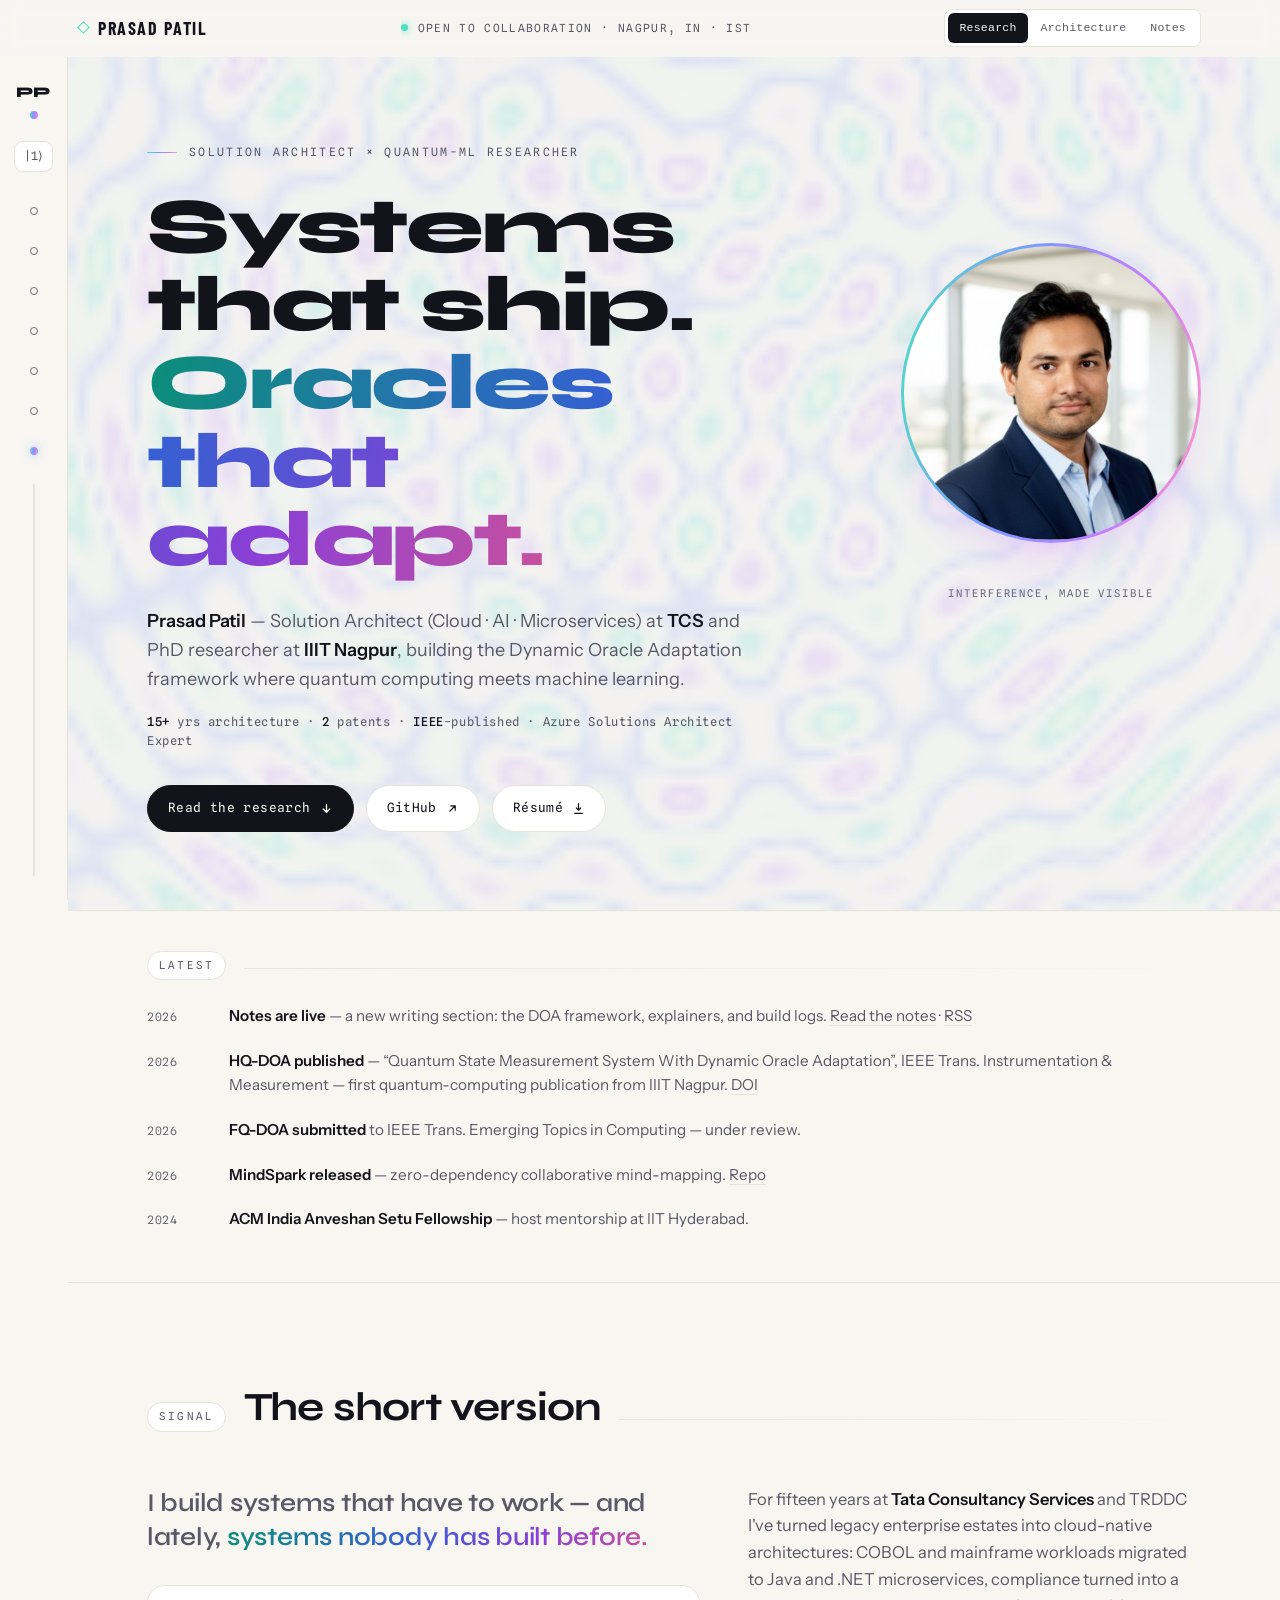
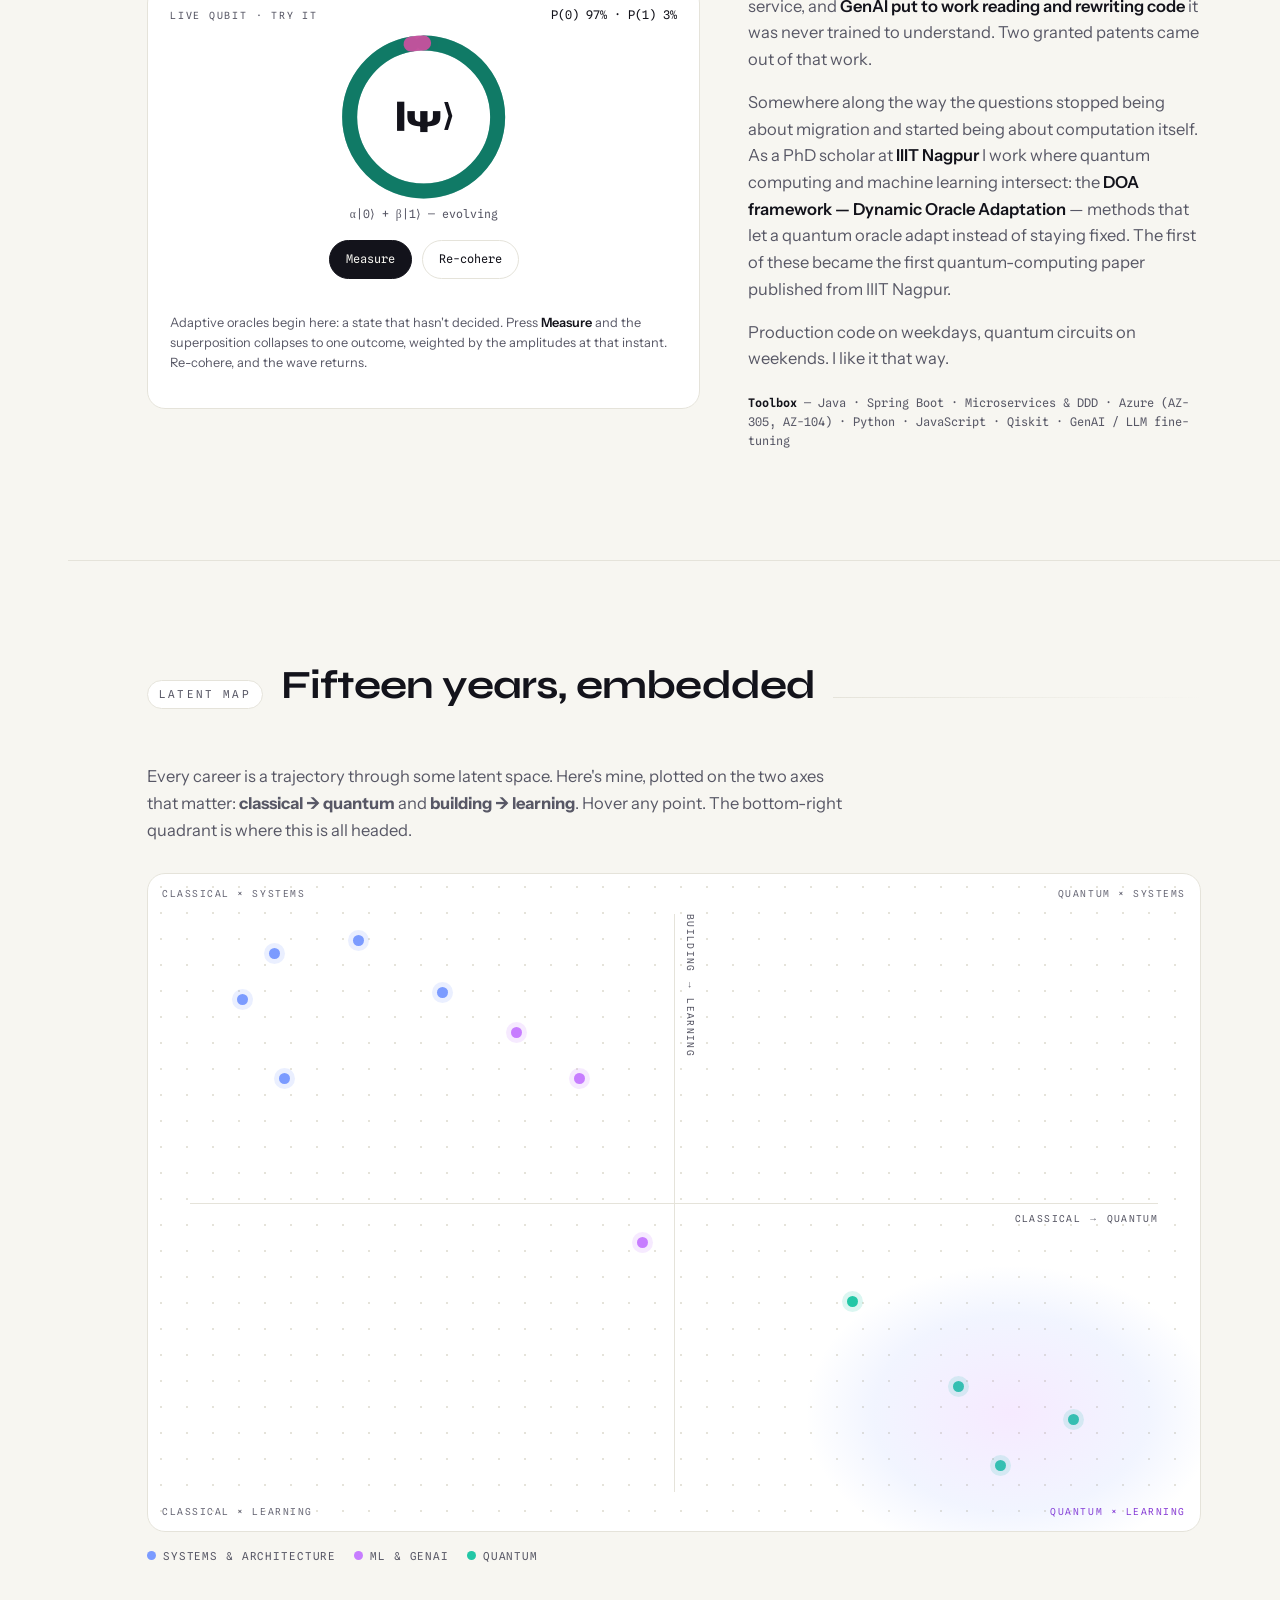
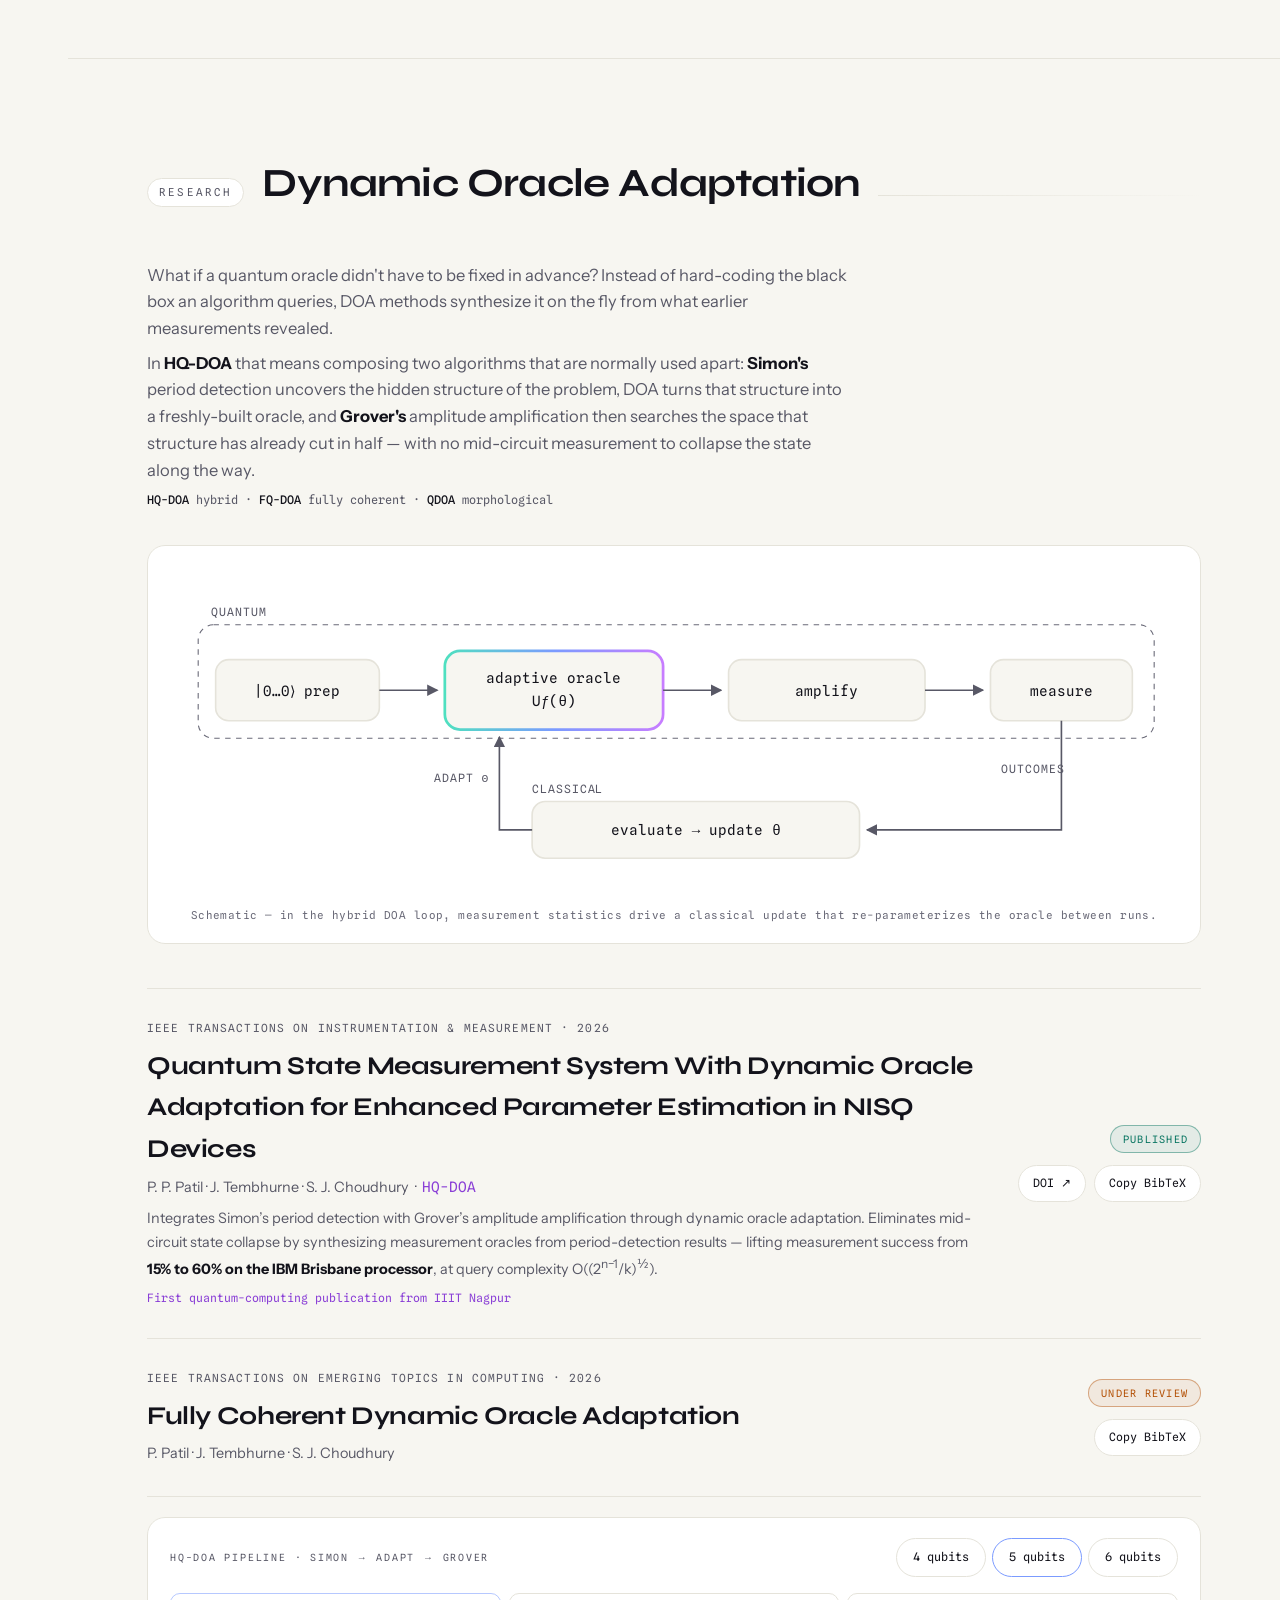
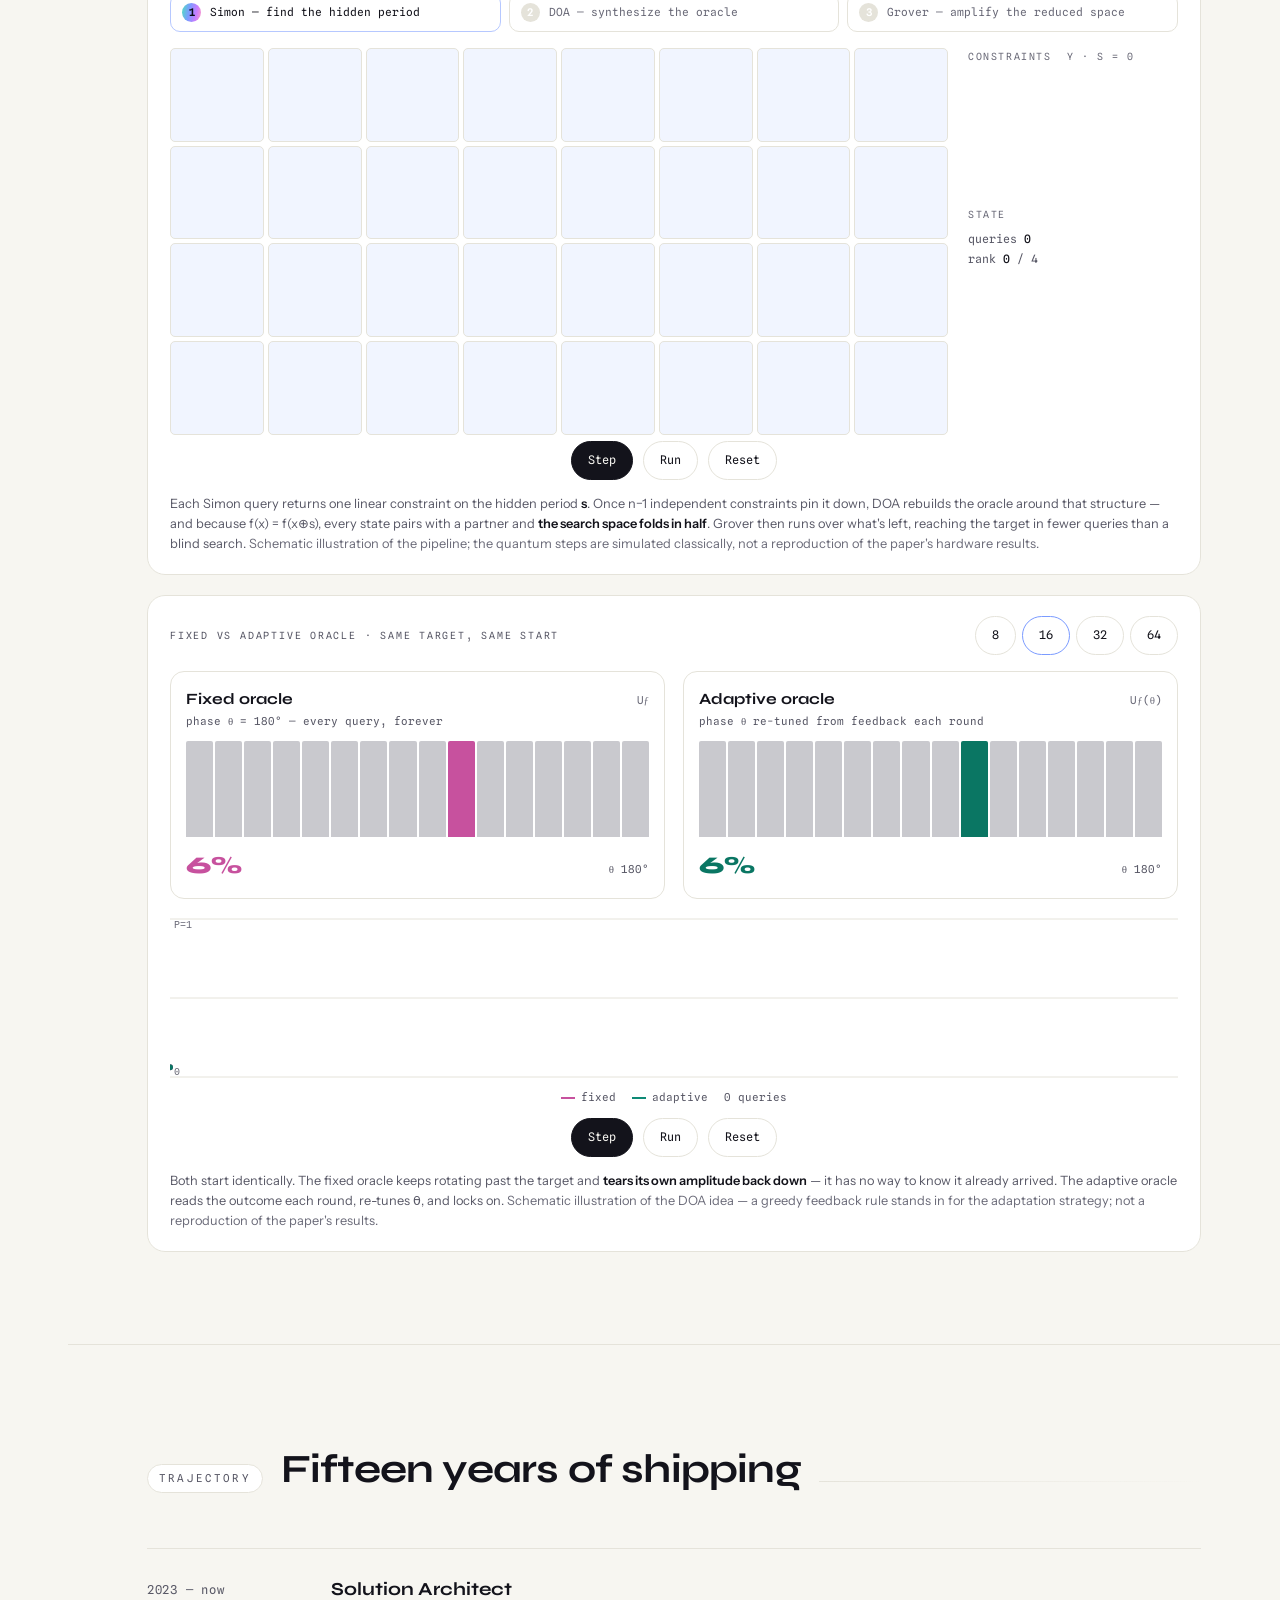
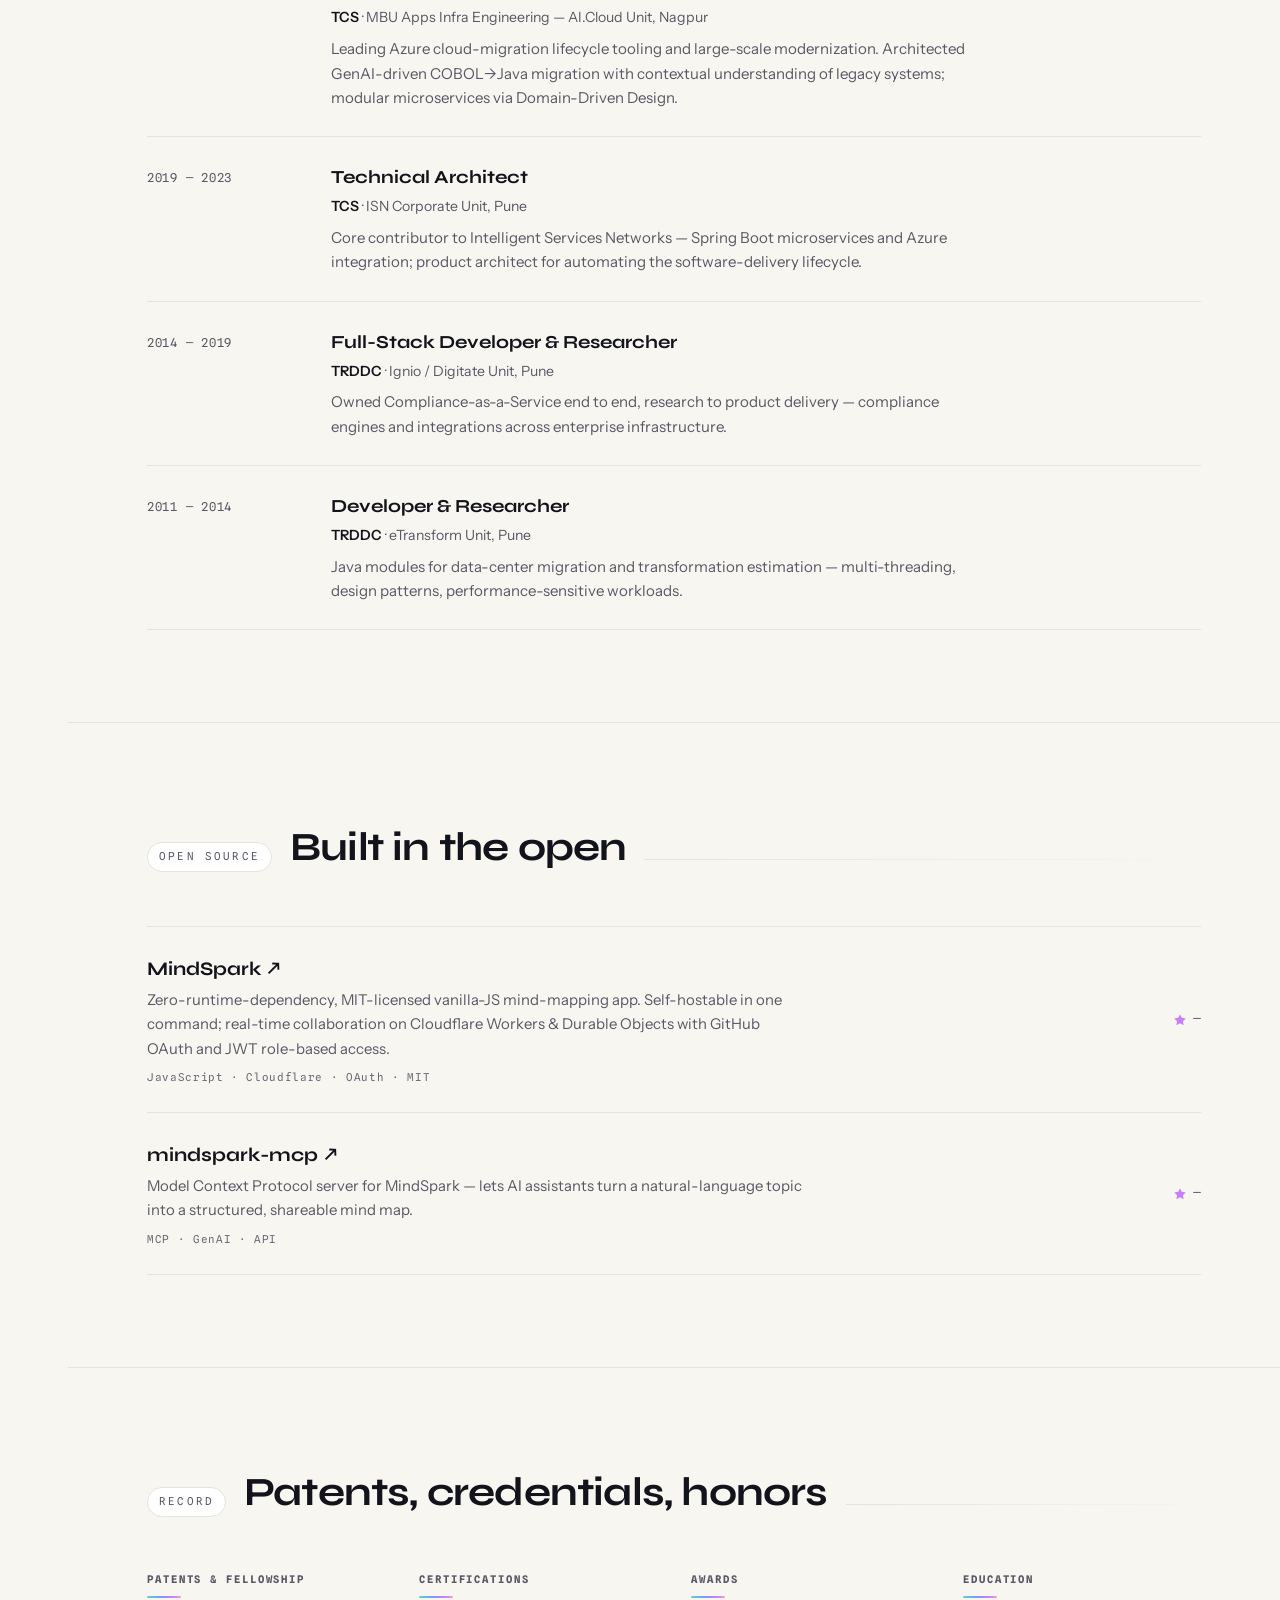
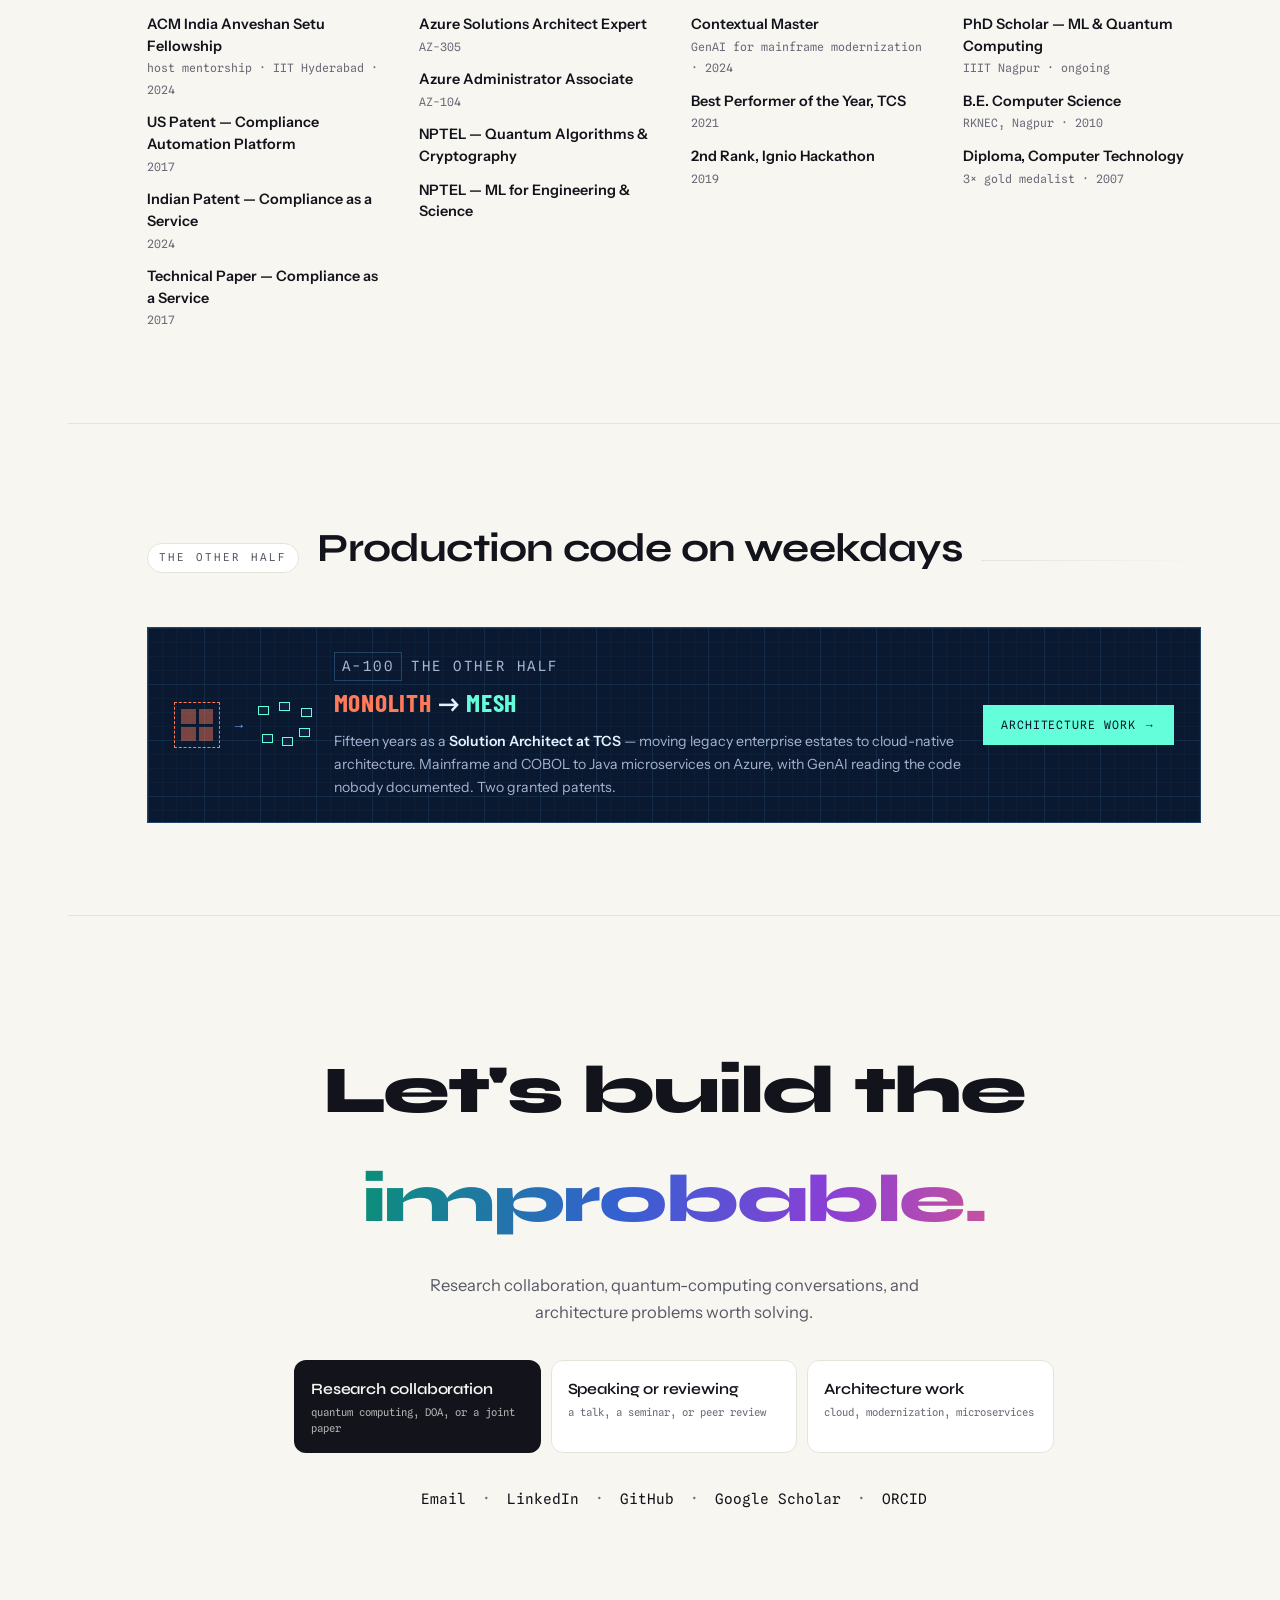
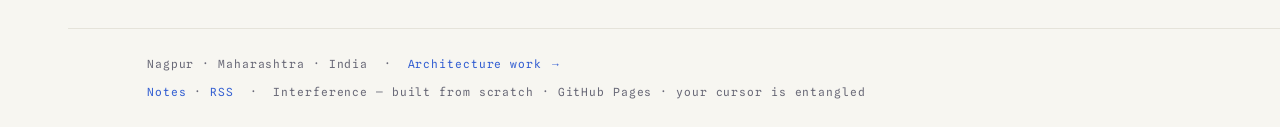
==== commit b96d426a: "fix mobile top bar" ====
--- a/index.html
+++ b/index.html
@@ -86,7 +86,7 @@
   .page{margin-left:var(--railw);}
   .wrap{max-width:1150px; margin:0 auto; padding-inline:var(--pad);}
 
-  @media(max-width:980px){ .rail{display:none;} .page{margin-left:0;} }
+  @media(max-width:980px){ .page{margin-left:0;} }
 
   /* ===== hero ===== */
   .hero{position:relative; overflow:hidden;}
--- a/topbar.css
+++ b/topbar.css
@@ -45,11 +45,31 @@
 .swx a:hover{color:var(--ink);}
 .swx a[aria-current="page"]{background:var(--ink); color:var(--paper); font-weight:400;}
 
-/* mobile: the bar scrolls, mid content hides, end group pins right */
+/* mobile: the topbar compacts and scrolls; the left rail becomes a fixed
+   bottom bar so section nav + theme toggle stay visible */
 @media(max-width:980px){
-  .topbar-in{justify-content:flex-start; overflow-x:auto; gap:14px;}
+  .topbar-in{justify-content:flex-start; overflow-x:auto; gap:12px;}
   .brand{flex:none;}
   .topbar-mid{display:none;}
   .topbar-end{margin-left:auto; flex:none;}
   .swx{flex:none;}
+  .swx a{padding:6px 7px; font-size:.68rem;}
+  .rail{position:fixed; inset:auto 0 0 0; width:auto; height:auto; flex-direction:row; gap:12px;
+    padding:8px var(--pad); padding-bottom:calc(8px + env(safe-area-inset-bottom));
+    border-right:0; border-top:1px solid var(--tbline);
+    background:color-mix(in srgb,var(--paper) 90%,transparent); backdrop-filter:blur(10px);}
+  .rail .mark{display:none;}
+  .rail nav{flex-direction:row; gap:6px; margin-top:0; flex:1; min-width:0;
+    overflow-x:auto; padding:2px; scrollbar-width:none;}
+  .rail nav::-webkit-scrollbar{display:none;}
+  .rail nav a{width:auto; height:auto; display:flex; align-items:center; gap:7px;
+    padding:9px 12px; border-radius:8px; white-space:nowrap;}
+  .rail nav a i{width:7px; height:7px; flex:none;}
+  .rail nav a span{position:static; transform:none; opacity:1; pointer-events:auto;
+    font-family:var(--fm); font-size:.68rem; letter-spacing:.08em; color:var(--tbmut);
+    background:none; border:0; box-shadow:none; padding:0;}
+  .rail nav a:hover span, .rail nav a:focus-visible span{transform:none; opacity:1;}
+  .rail .track{display:none;}
+  .kbtn{flex:none;}
+  .page,#main{padding-bottom:calc(64px + env(safe-area-inset-bottom));}
 }
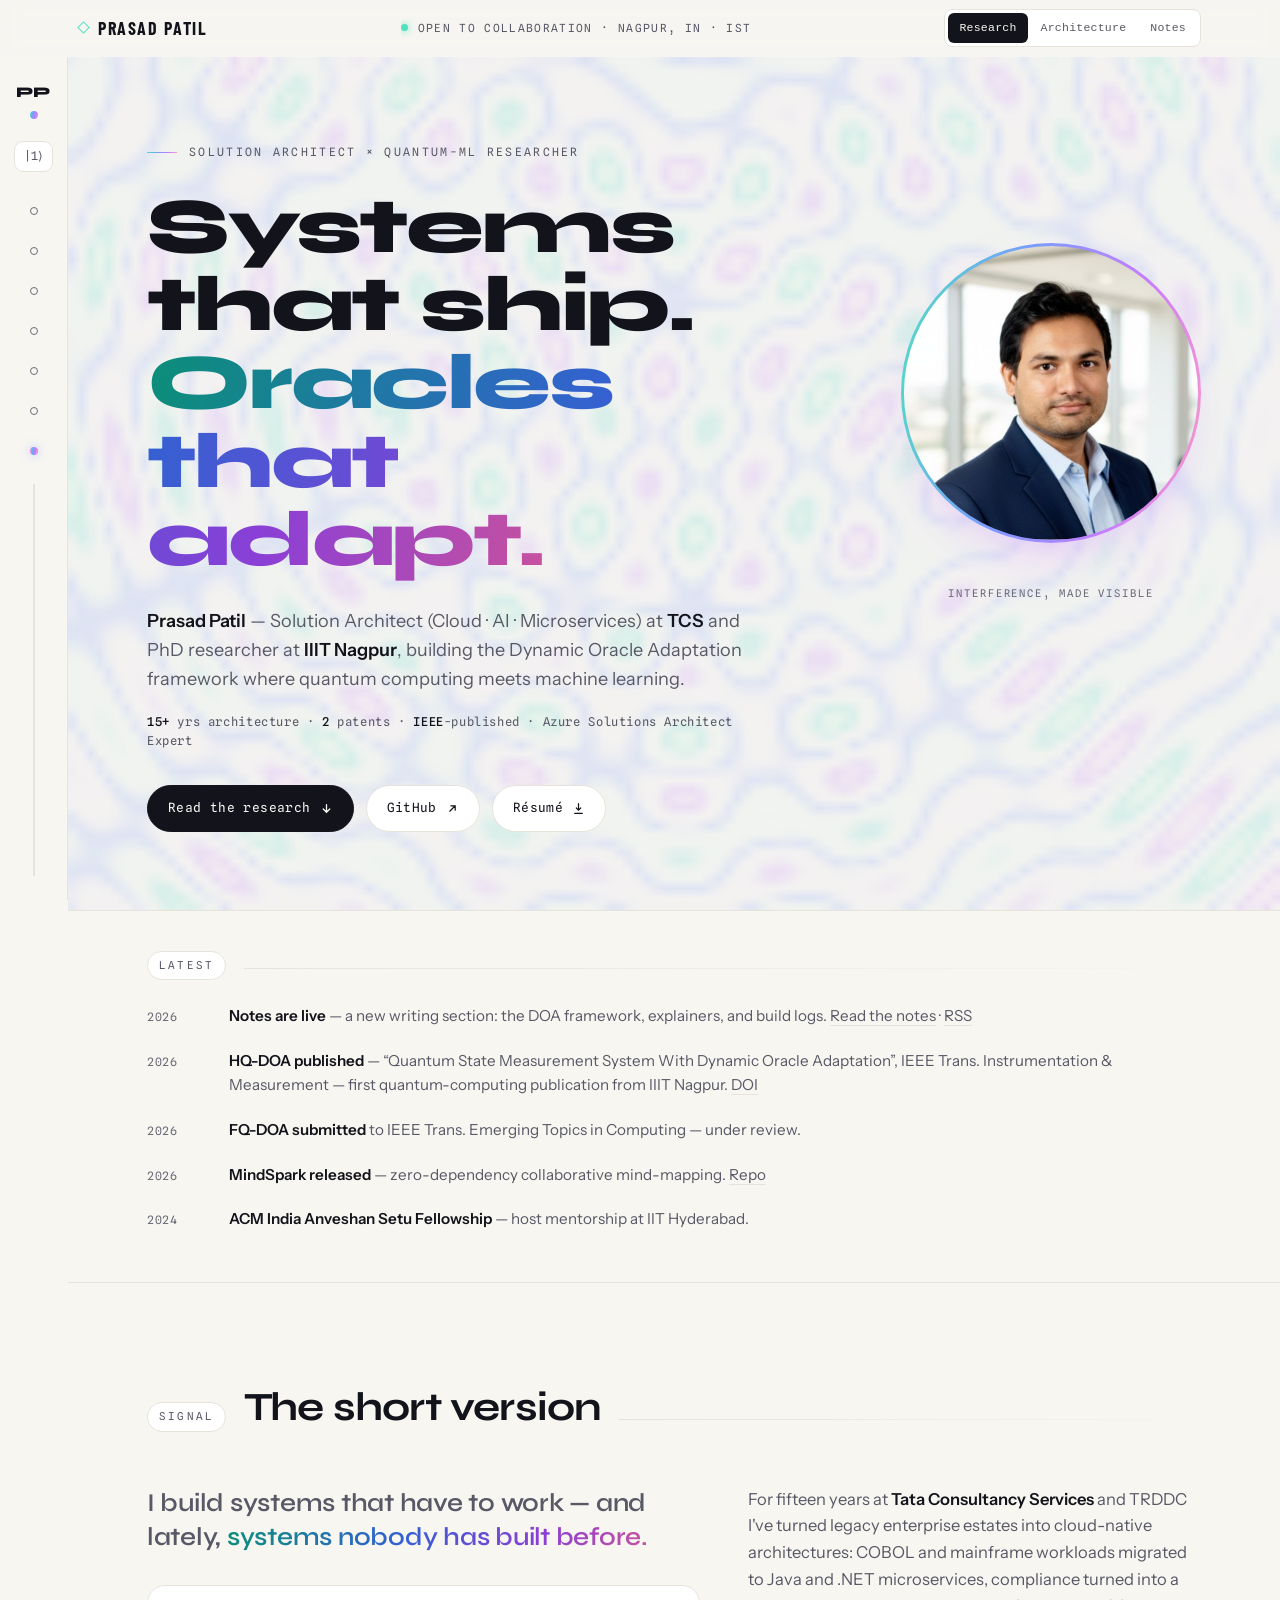
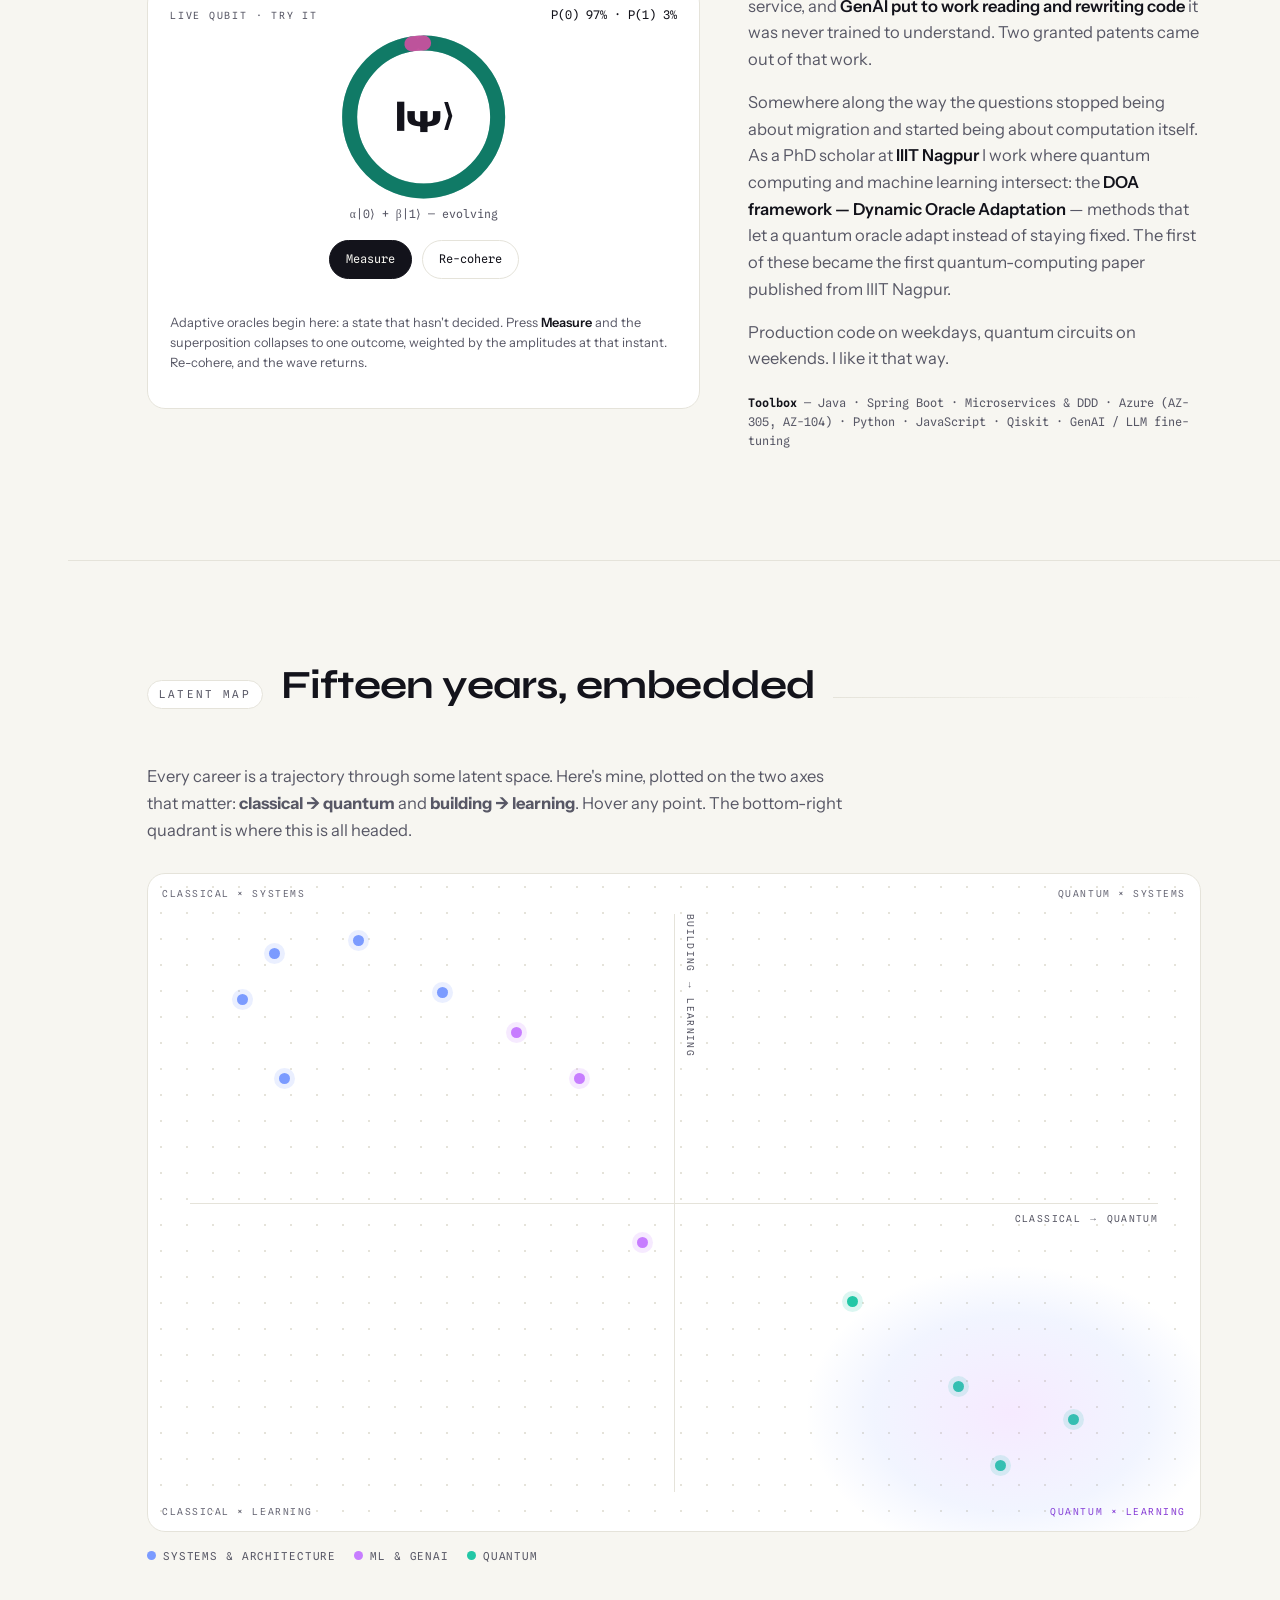
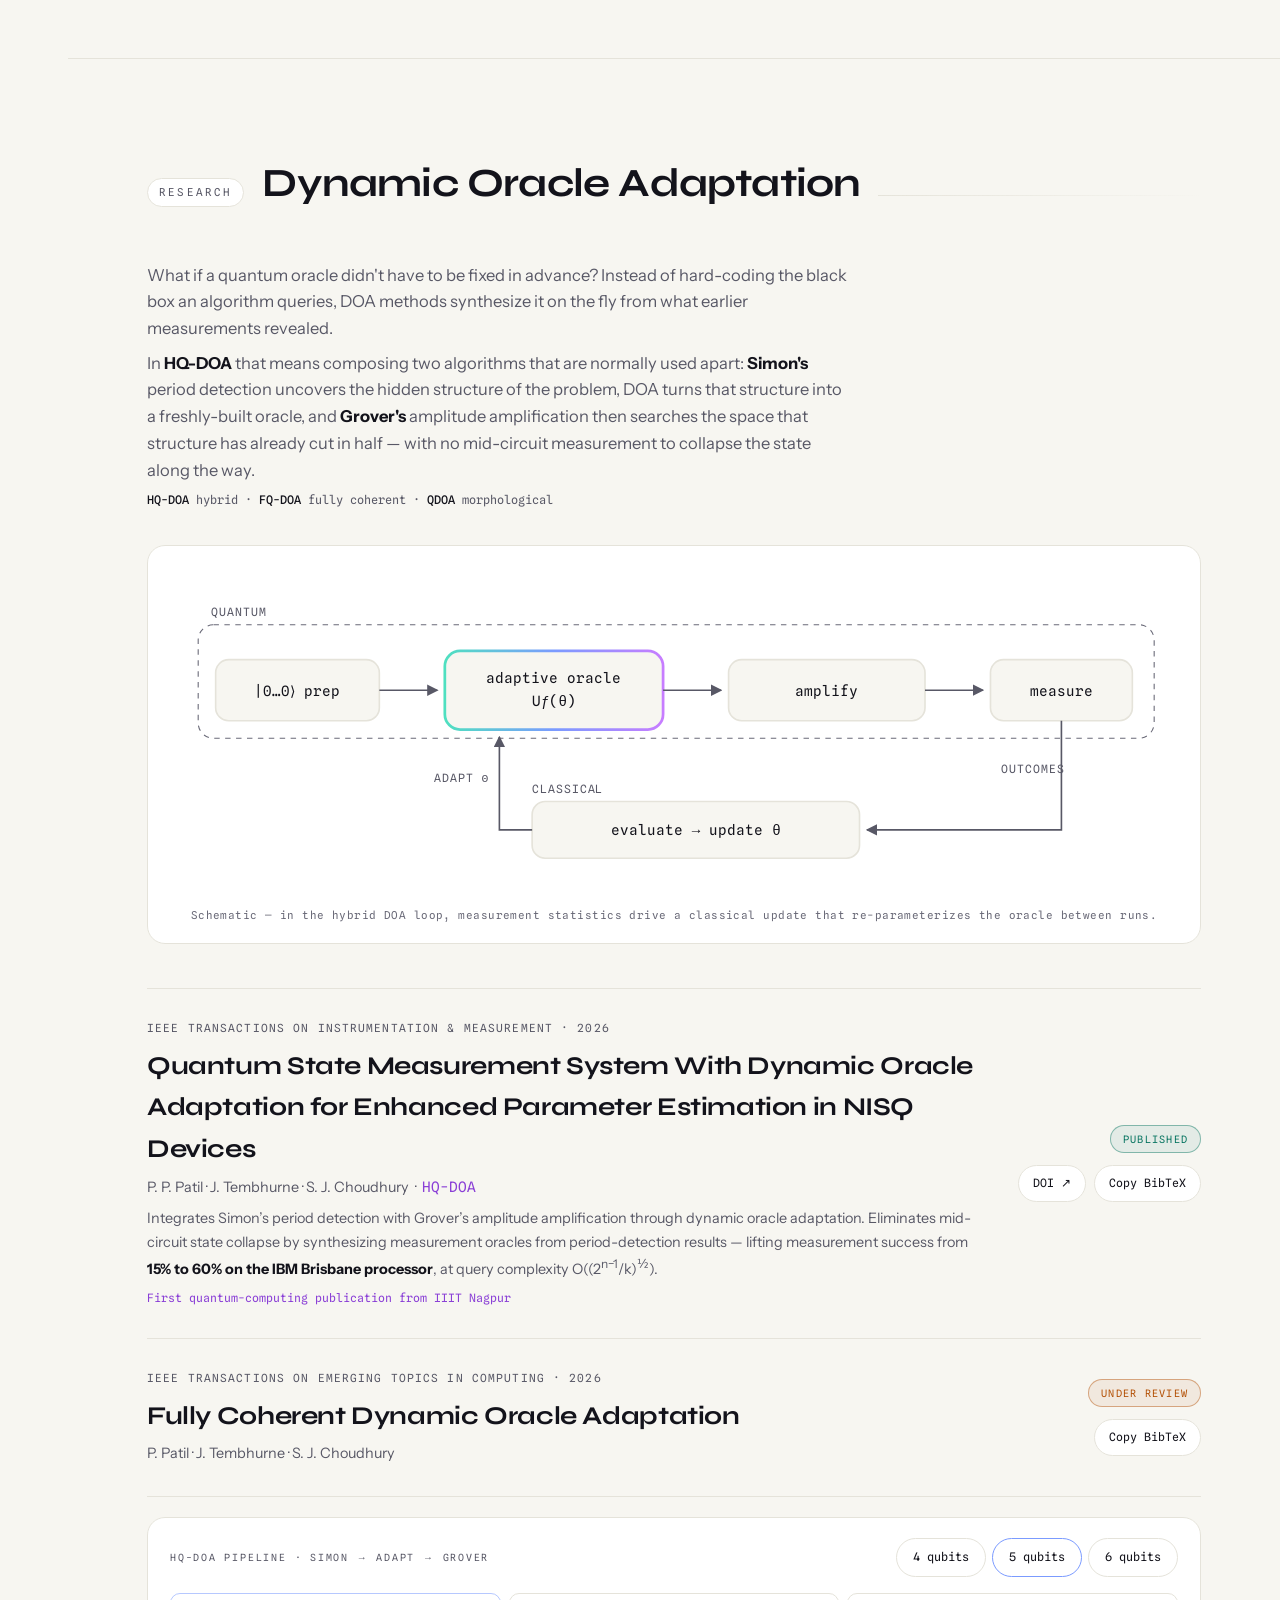
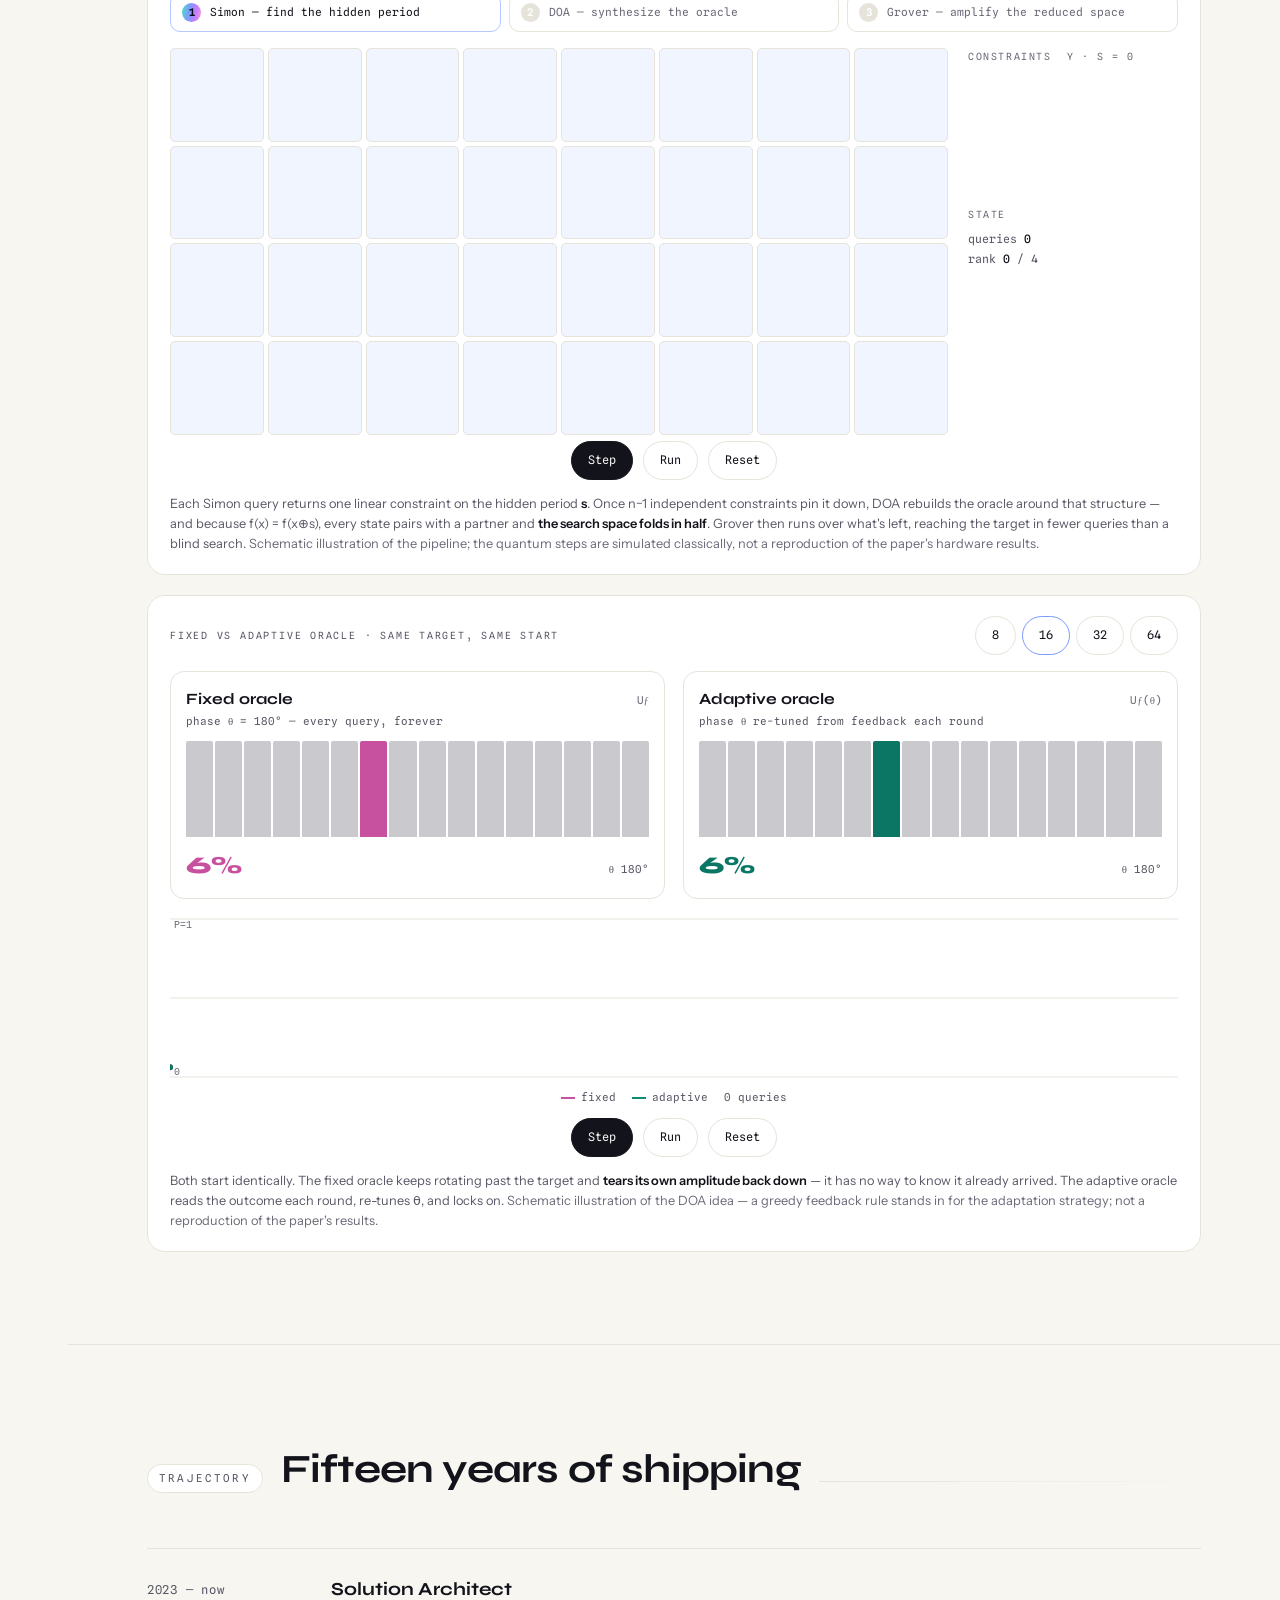
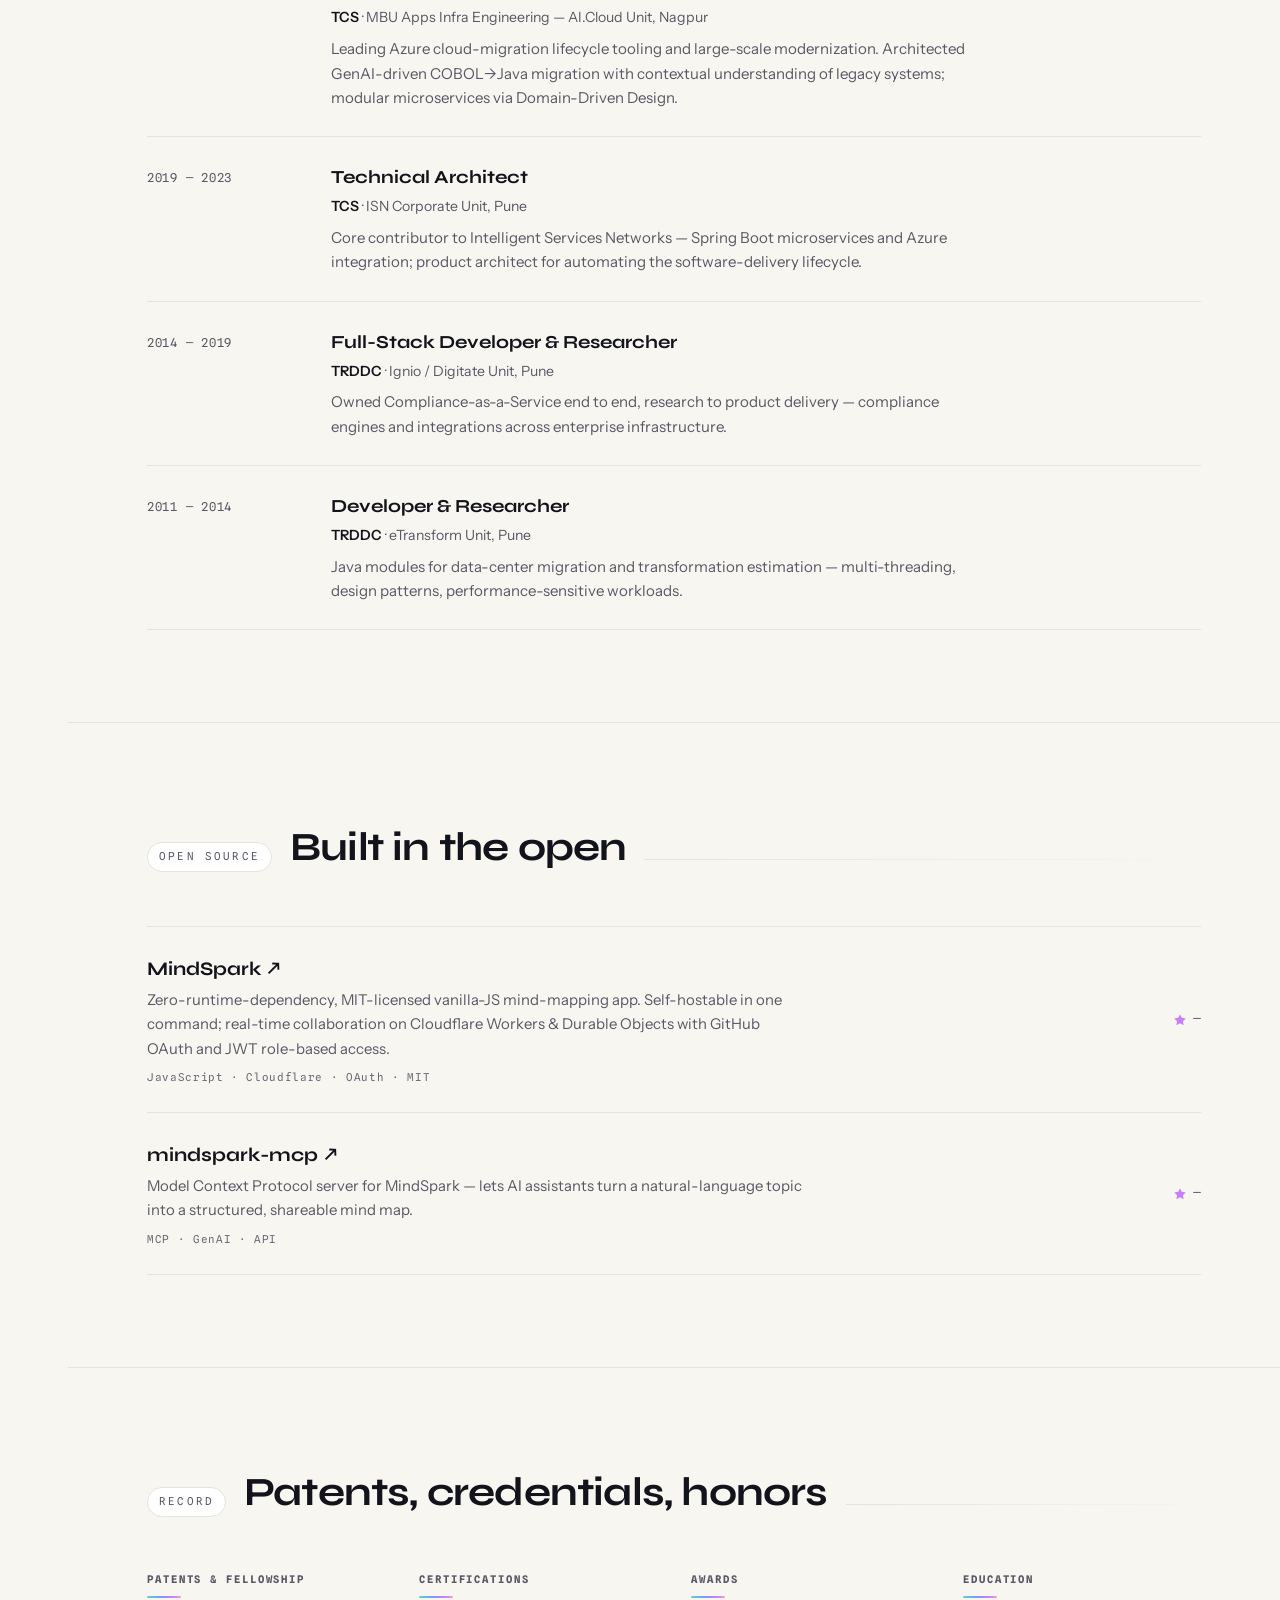
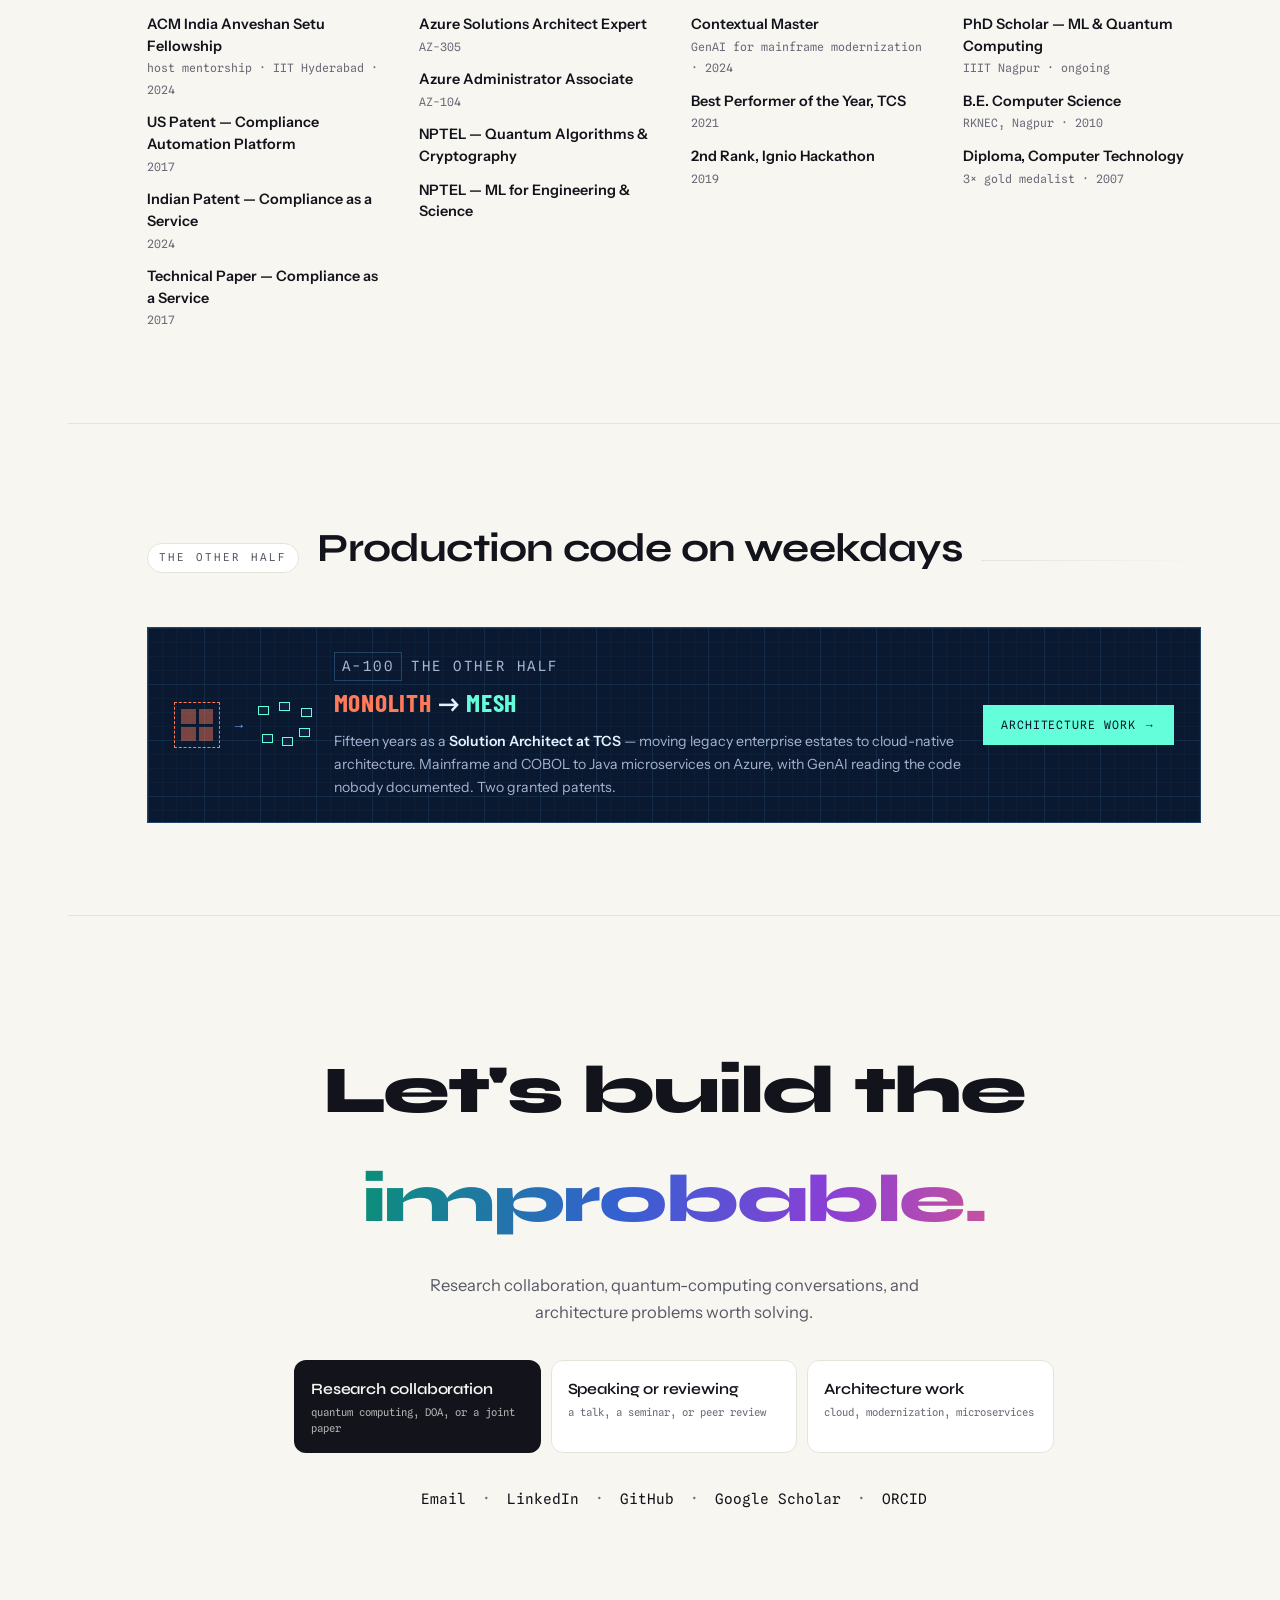
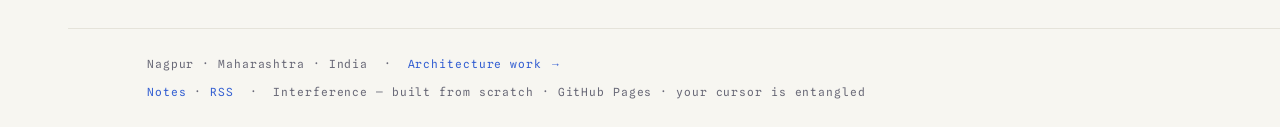
==== commit 02f55a04: "fix mobile top bar" ====
--- a/index.html
+++ b/index.html
@@ -83,10 +83,12 @@
     background:var(--paper2); cursor:pointer; color:var(--mut); transition:.2s var(--ease);}
   .kbtn:hover{color:var(--ink); border-color:var(--ir2);}
 
+  .topbar .topbar-mid nav.sect{display:none;}
+
   .page{margin-left:var(--railw);}
   .wrap{max-width:1150px; margin:0 auto; padding-inline:var(--pad);}
 
-  @media(max-width:980px){ .page{margin-left:0;} }
+  @media(max-width:980px){ .page{margin-left:0;} .topbar .topbar-mid .status{display:none;} .topbar .topbar-mid nav.sect{display:flex;} }
 
   /* ===== hero ===== */
   .hero{position:relative; overflow:hidden;}
@@ -503,6 +505,15 @@
     <a class="brand" href="#top"><em></em>Prasad Patil</a>
     <div class="topbar-mid">
       <span class="status"><i></i>Open to collaboration · Nagpur, IN · IST</span>
+      <nav class="sect">
+        <a href="#signal">Signal</a>
+        <a href="#map">Latent map</a>
+        <a href="#research">Research</a>
+        <a href="#path">Trajectory</a>
+        <a href="#code">Open source</a>
+        <a href="#record">Record</a>
+        <a href="#contact">Contact</a>
+      </nav>
     </div>
     <div class="topbar-end">
       <span class="swx" role="group" aria-label="Site sections">
@@ -510,6 +521,7 @@
         <a href="architect.html" data-track="/cta/to-architecture">Architecture</a>
         <a href="notes/" data-track="/cta/to-notes">Notes</a>
       </span>
+      <button class="kbtn" aria-label="Toggle light and dark theme" title="Flip the basis state">|1⟩</button>
     </div>
   </div>
 </header>
@@ -1061,16 +1073,16 @@
 
   /* ---------- theme: |0> dark, |1> light ---------- */
   var rootEl=document.documentElement;
-  var kd=document.getElementById("kdesk");
+  var kbtns=document.querySelectorAll(".kbtn");
   function setTheme(t){
     rootEl.setAttribute("data-theme",t);
-    if(kd)kd.textContent=(t==="dark")?"|0\u27E9":"|1\u27E9";
+    kbtns.forEach(function(b){b.textContent=(t==="dark")?"|0\u27E9":"|1\u27E9";});
     try{localStorage.setItem("pp-int-theme",t);}catch(e){}
   }
   var savedT=null; try{savedT=localStorage.getItem("pp-int-theme");}catch(e){}
   setTheme(savedT || (window.matchMedia("(prefers-color-scheme: dark)").matches?"dark":"light"));
   function flipT(){setTheme(rootEl.getAttribute("data-theme")==="dark"?"light":"dark");}
-  if(kd)kd.addEventListener("click",flipT);
+  kbtns.forEach(function(b){b.addEventListener("click",flipT);});
 
   /* ---------- live qubit ---------- */
   (function(){
--- a/topbar.css
+++ b/topbar.css
@@ -35,6 +35,7 @@
 
 /* end — site switcher, anchored right */
 .topbar-end{display:flex; align-items:center; gap:12px; flex:none;}
+.topbar-end .kbtn{display:none;}
 
 /* site switcher — geometry identical on both pages */
 .swx{display:inline-flex; padding:3px; gap:2px; border:1px solid var(--tbline); border-radius:8px;
@@ -45,31 +46,18 @@
 .swx a:hover{color:var(--ink);}
 .swx a[aria-current="page"]{background:var(--ink); color:var(--paper); font-weight:400;}
 
-/* mobile: the topbar compacts and scrolls; the left rail becomes a fixed
-   bottom bar so section nav + theme toggle stay visible */
+/* mobile: two-row topbar — row 1 brand + swx + theme, row 2 the section
+   nav scrolls horizontally; the left rail hides */
 @media(max-width:980px){
-  .topbar-in{justify-content:flex-start; overflow-x:auto; gap:12px;}
+  .topbar-in{flex-wrap:wrap; justify-content:flex-start; gap:6px 12px; height:auto; min-height:52px;
+    padding-block:6px; overflow:visible;}
   .brand{flex:none;}
-  .topbar-mid{display:none;}
   .topbar-end{margin-left:auto; flex:none;}
   .swx{flex:none;}
   .swx a{padding:6px 7px; font-size:.68rem;}
-  .rail{position:fixed; inset:auto 0 0 0; width:auto; height:auto; flex-direction:row; gap:12px;
-    padding:8px var(--pad); padding-bottom:calc(8px + env(safe-area-inset-bottom));
-    border-right:0; border-top:1px solid var(--tbline);
-    background:color-mix(in srgb,var(--paper) 90%,transparent); backdrop-filter:blur(10px);}
-  .rail .mark{display:none;}
-  .rail nav{flex-direction:row; gap:6px; margin-top:0; flex:1; min-width:0;
-    overflow-x:auto; padding:2px; scrollbar-width:none;}
-  .rail nav::-webkit-scrollbar{display:none;}
-  .rail nav a{width:auto; height:auto; display:flex; align-items:center; gap:7px;
-    padding:9px 12px; border-radius:8px; white-space:nowrap;}
-  .rail nav a i{width:7px; height:7px; flex:none;}
-  .rail nav a span{position:static; transform:none; opacity:1; pointer-events:auto;
-    font-family:var(--fm); font-size:.68rem; letter-spacing:.08em; color:var(--tbmut);
-    background:none; border:0; box-shadow:none; padding:0;}
-  .rail nav a:hover span, .rail nav a:focus-visible span{transform:none; opacity:1;}
-  .rail .track{display:none;}
-  .kbtn{flex:none;}
-  .page,#main{padding-bottom:calc(64px + env(safe-area-inset-bottom));}
+  .topbar-end .kbtn{display:inline-block; flex:none;}
+  .topbar-mid{order:3; width:100%; min-width:0; overflow-x:auto; overflow-y:hidden;}
+  .topbar-mid nav.sect{gap:14px; padding-block:2px;}
+  section[id]{scroll-margin-top:96px;}
+  .rail{display:none;}
 }
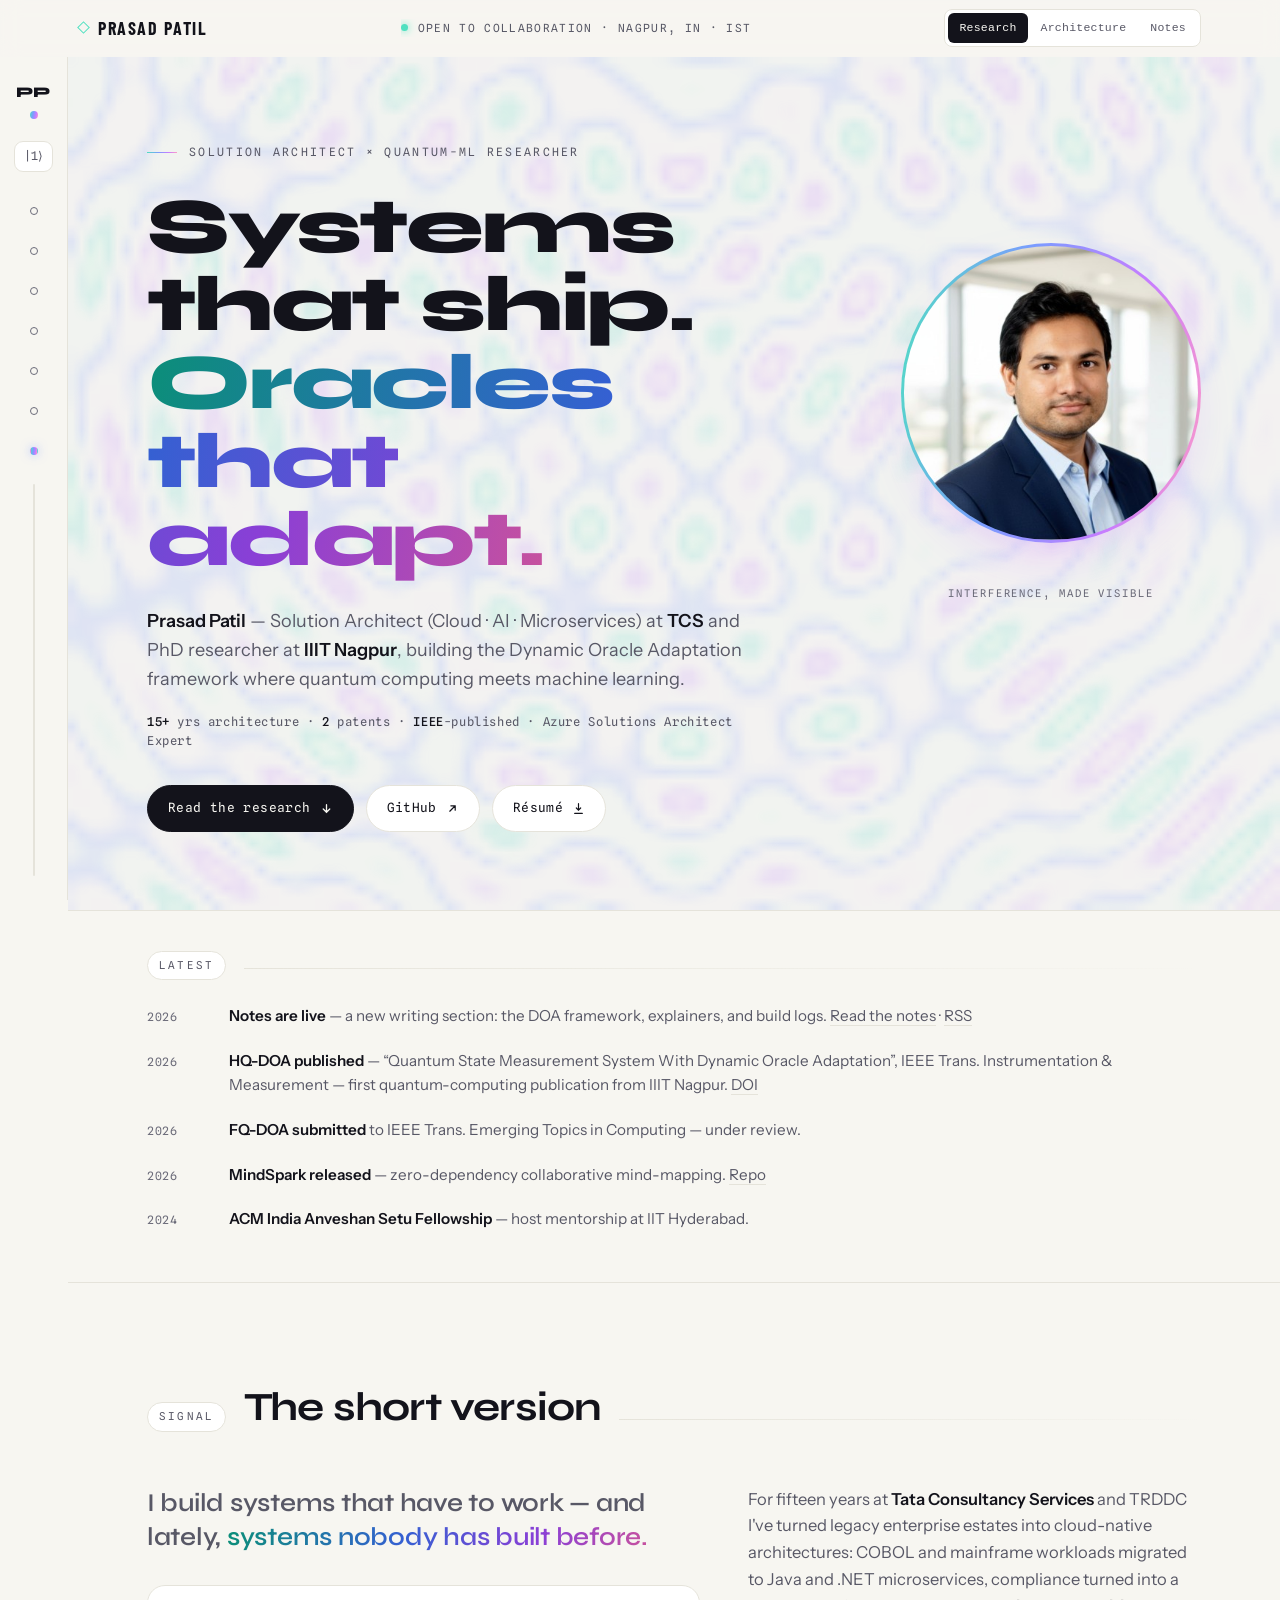
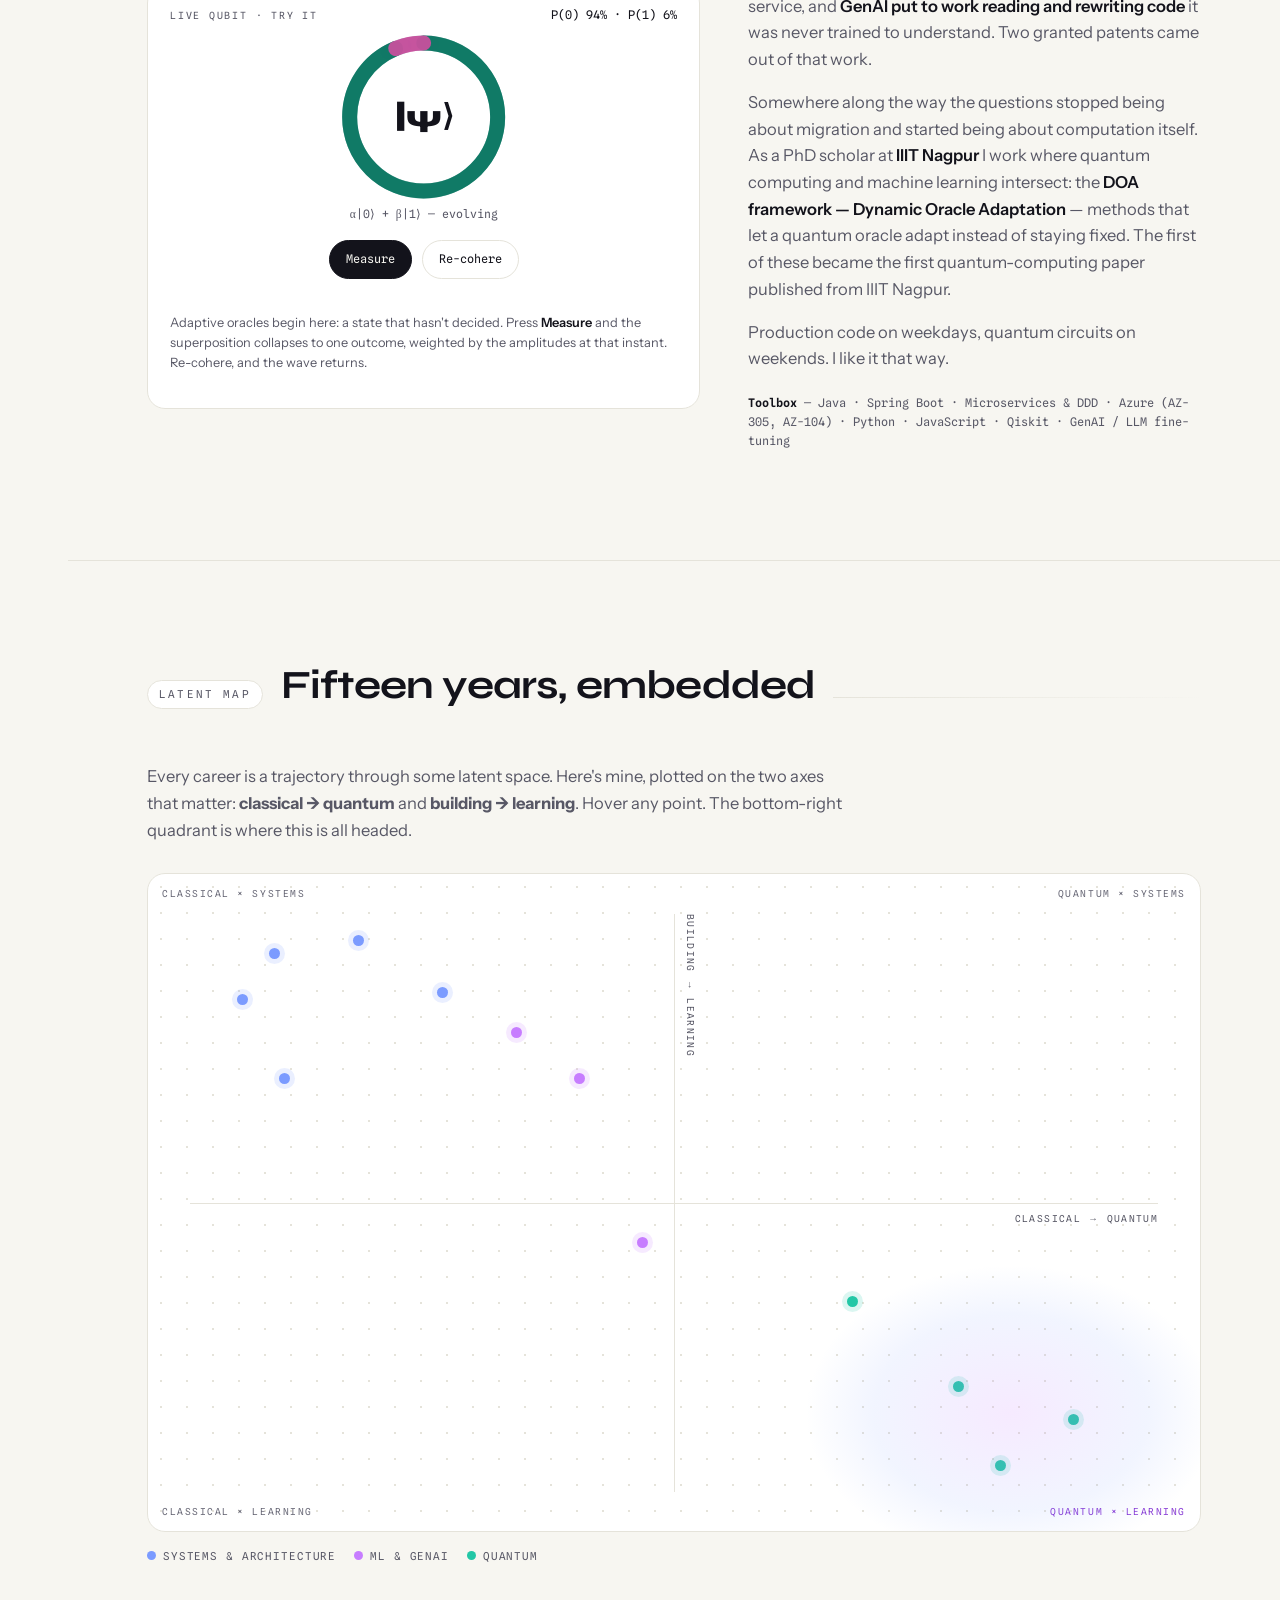
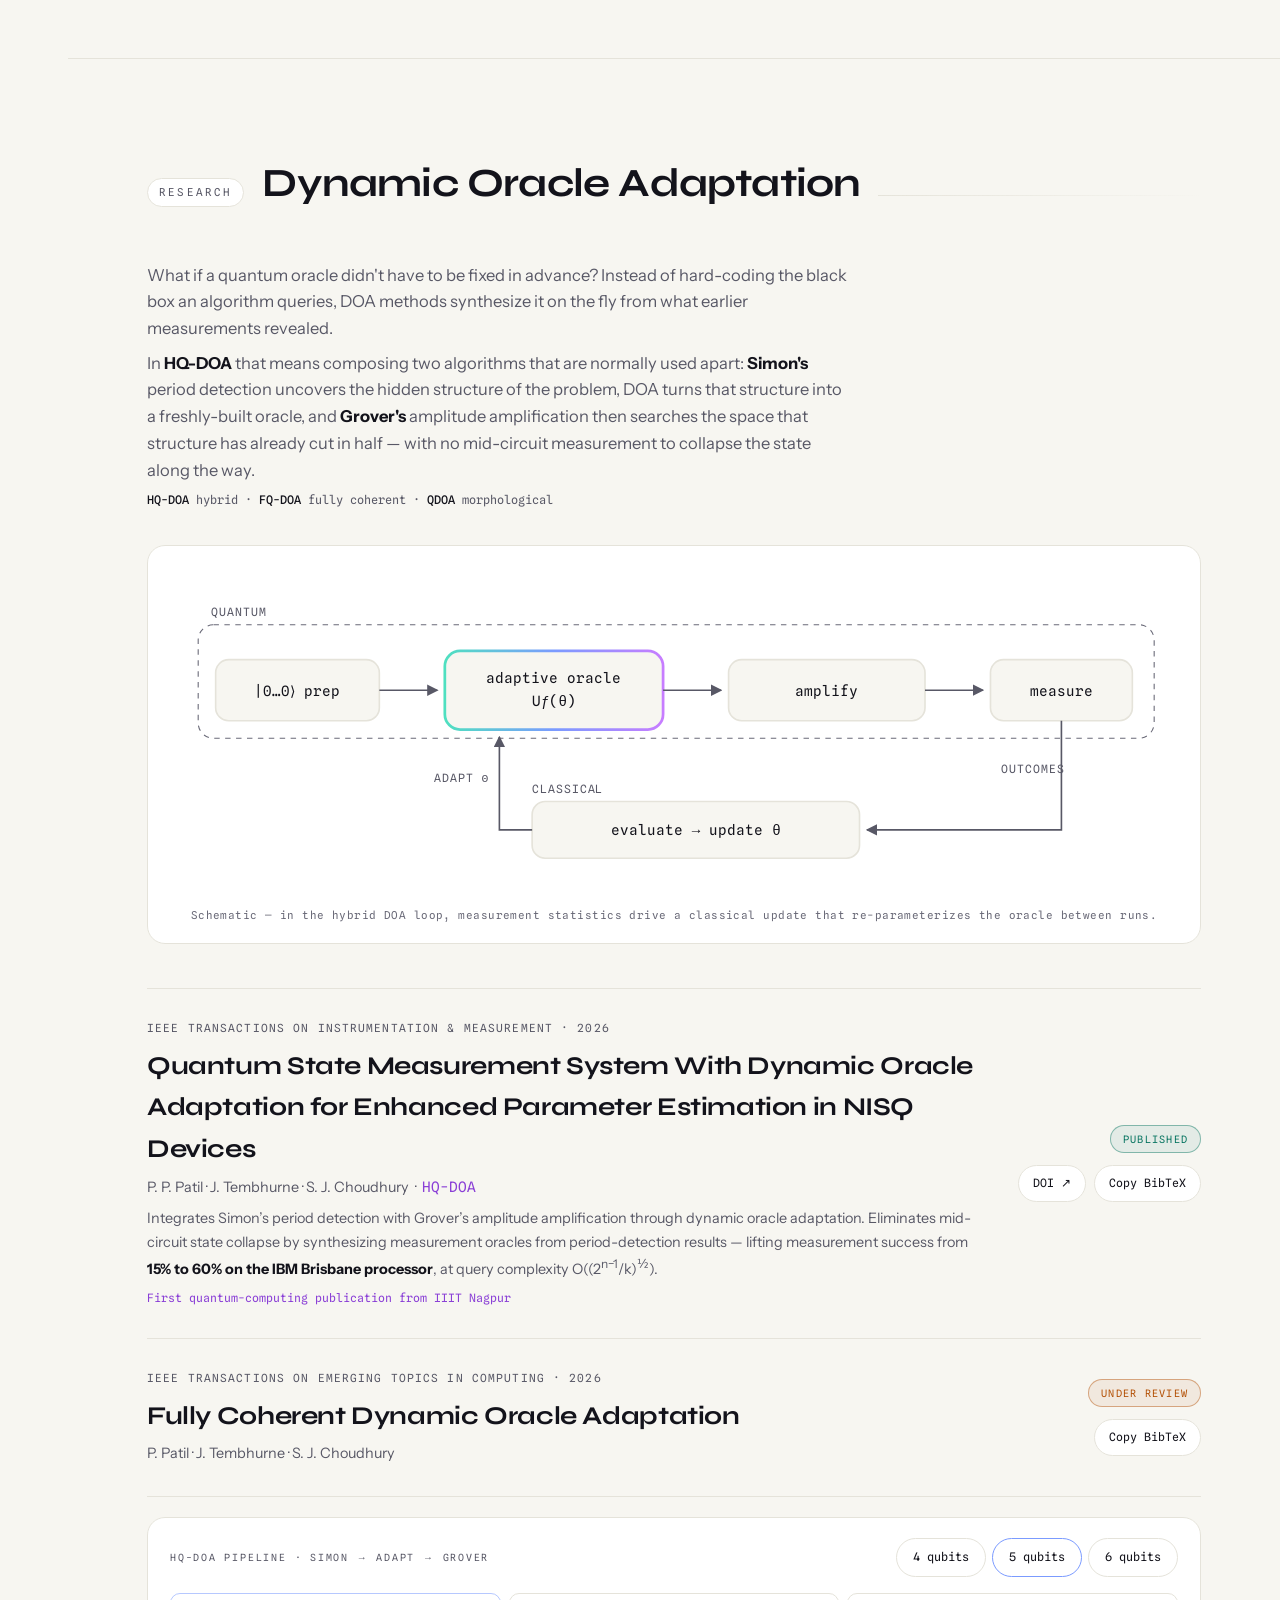
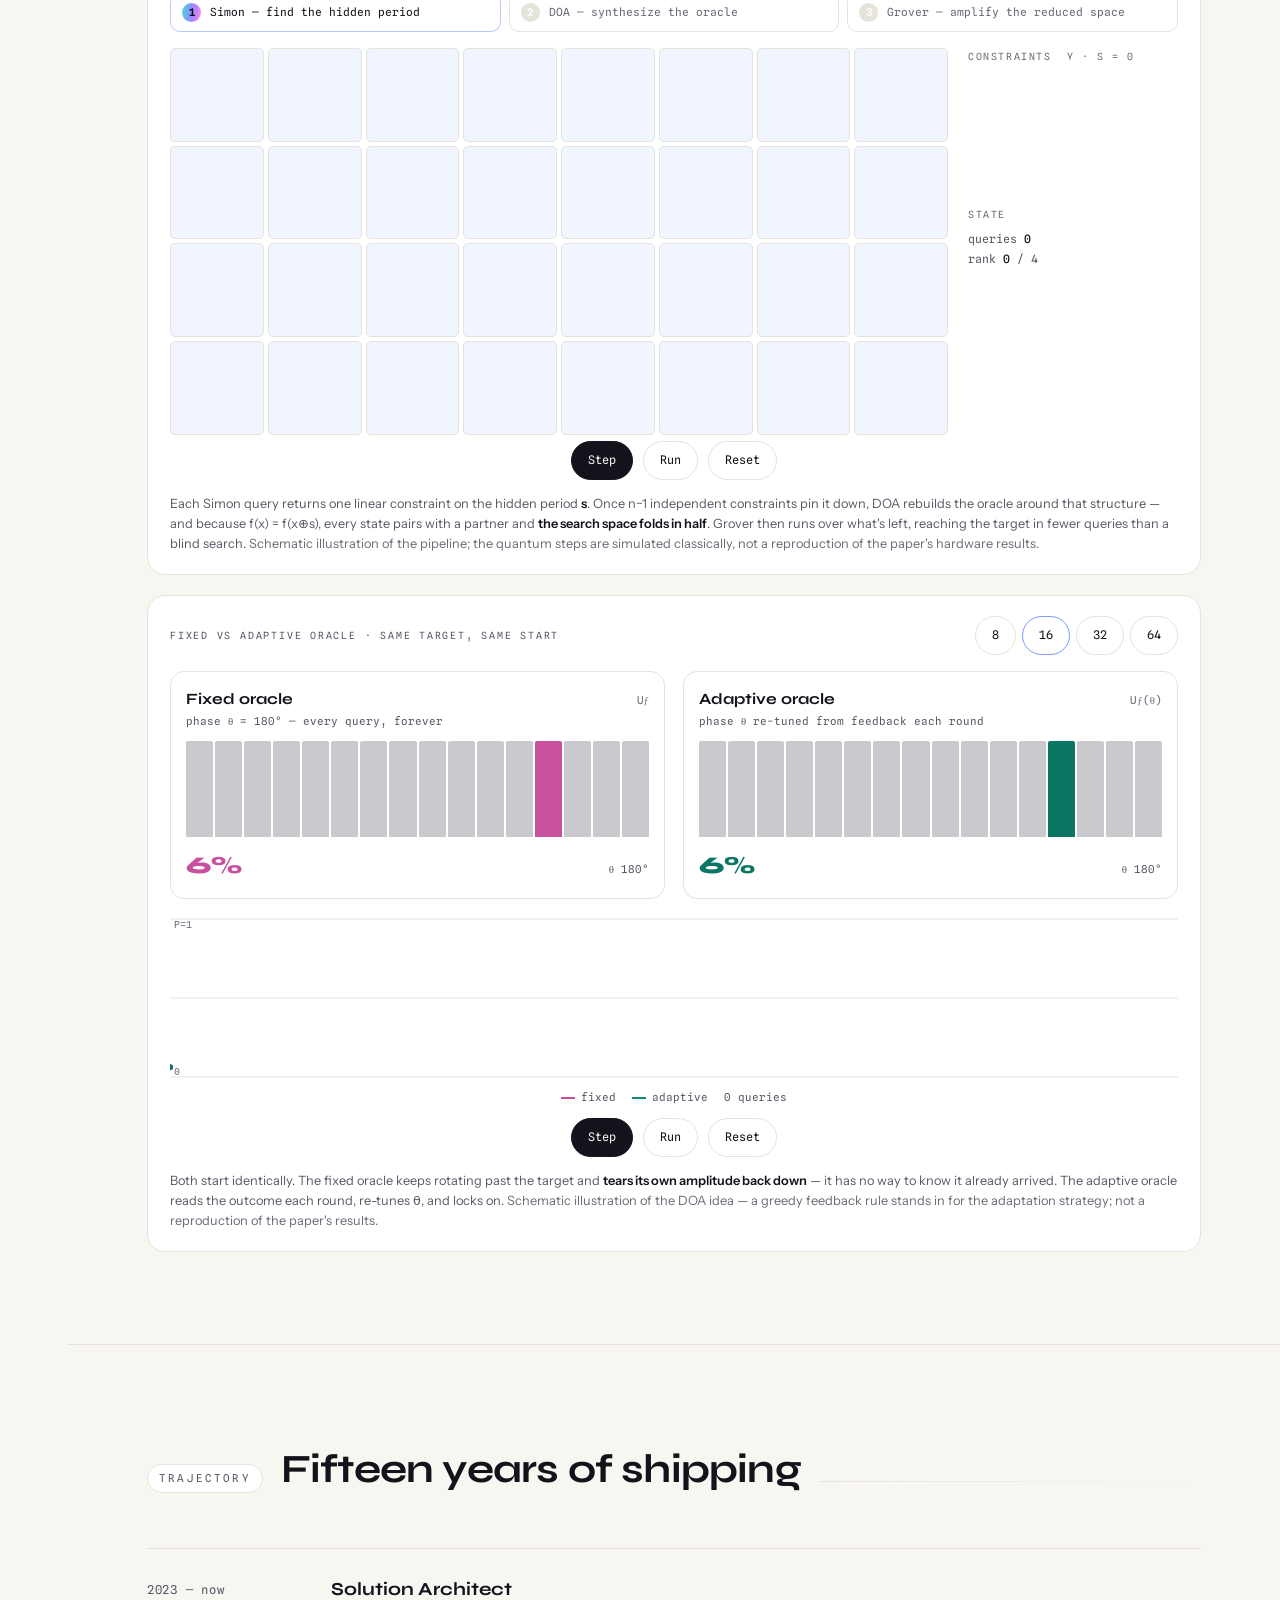
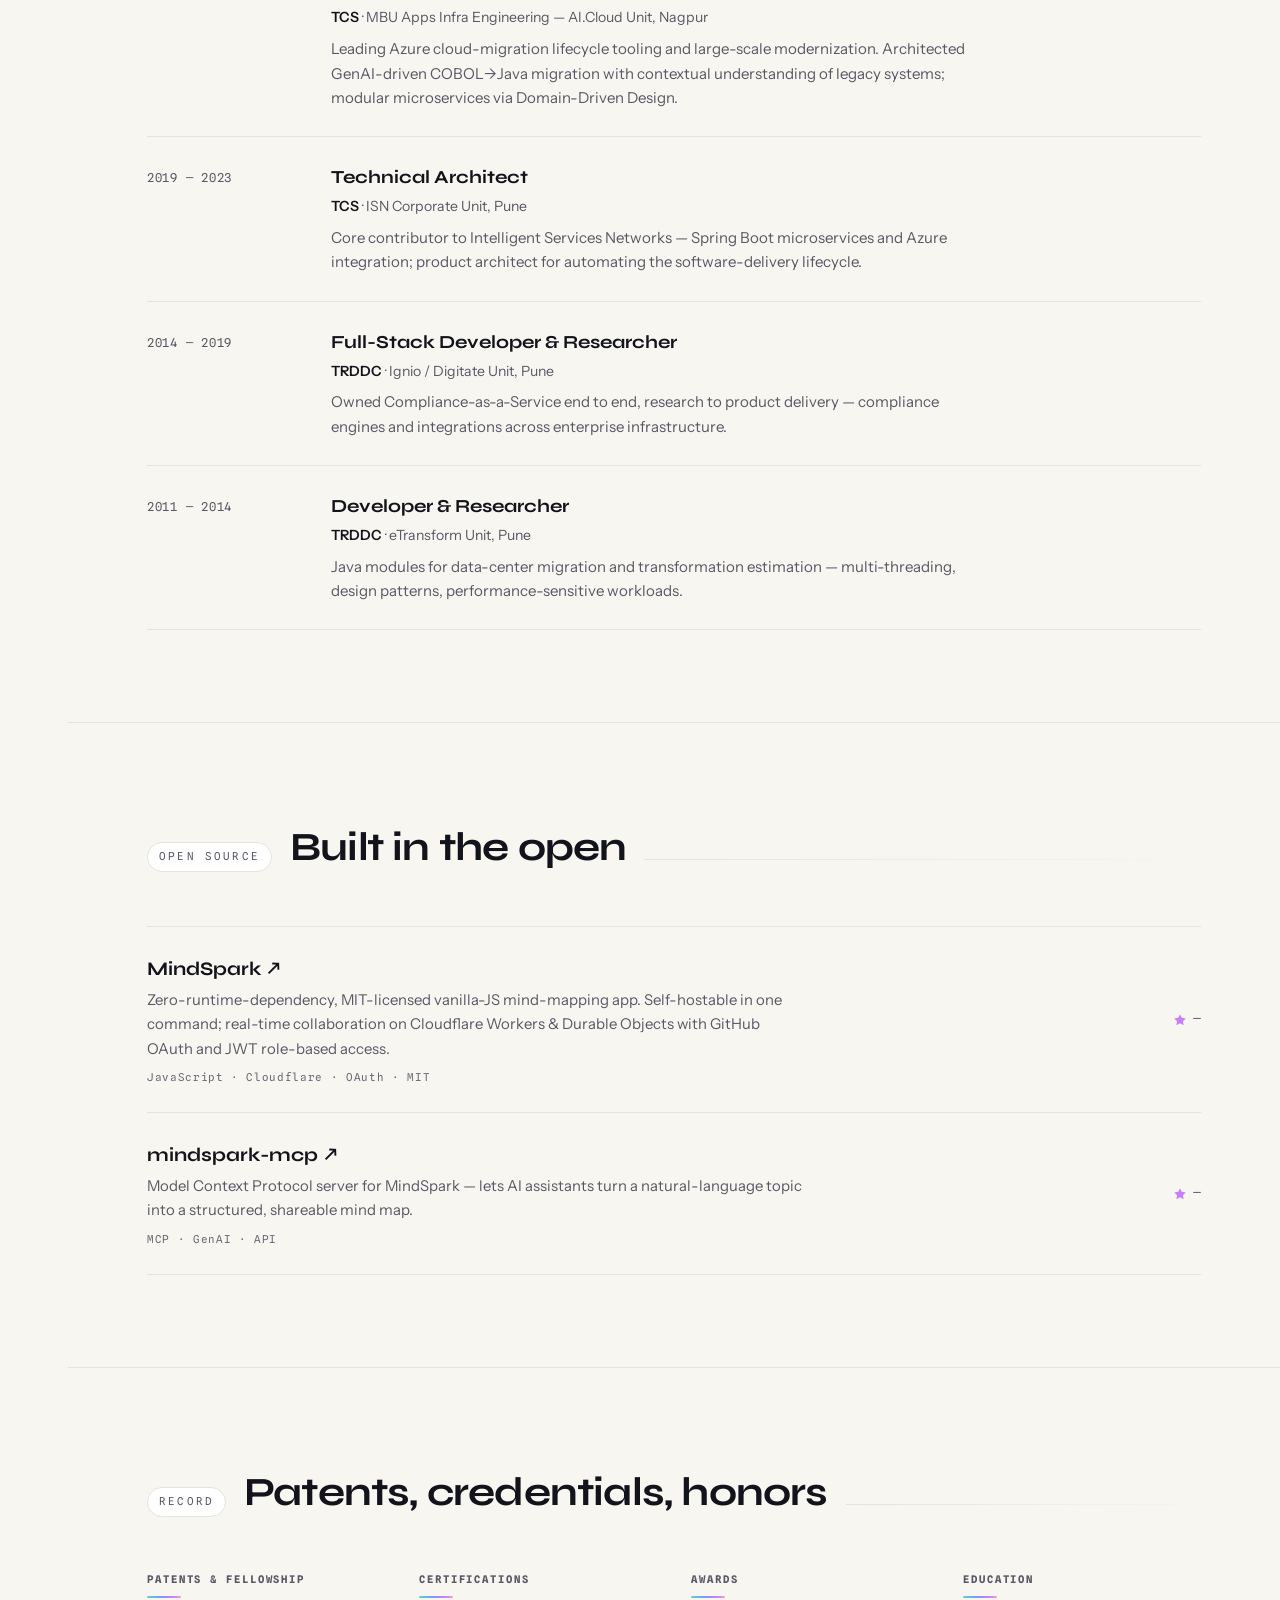
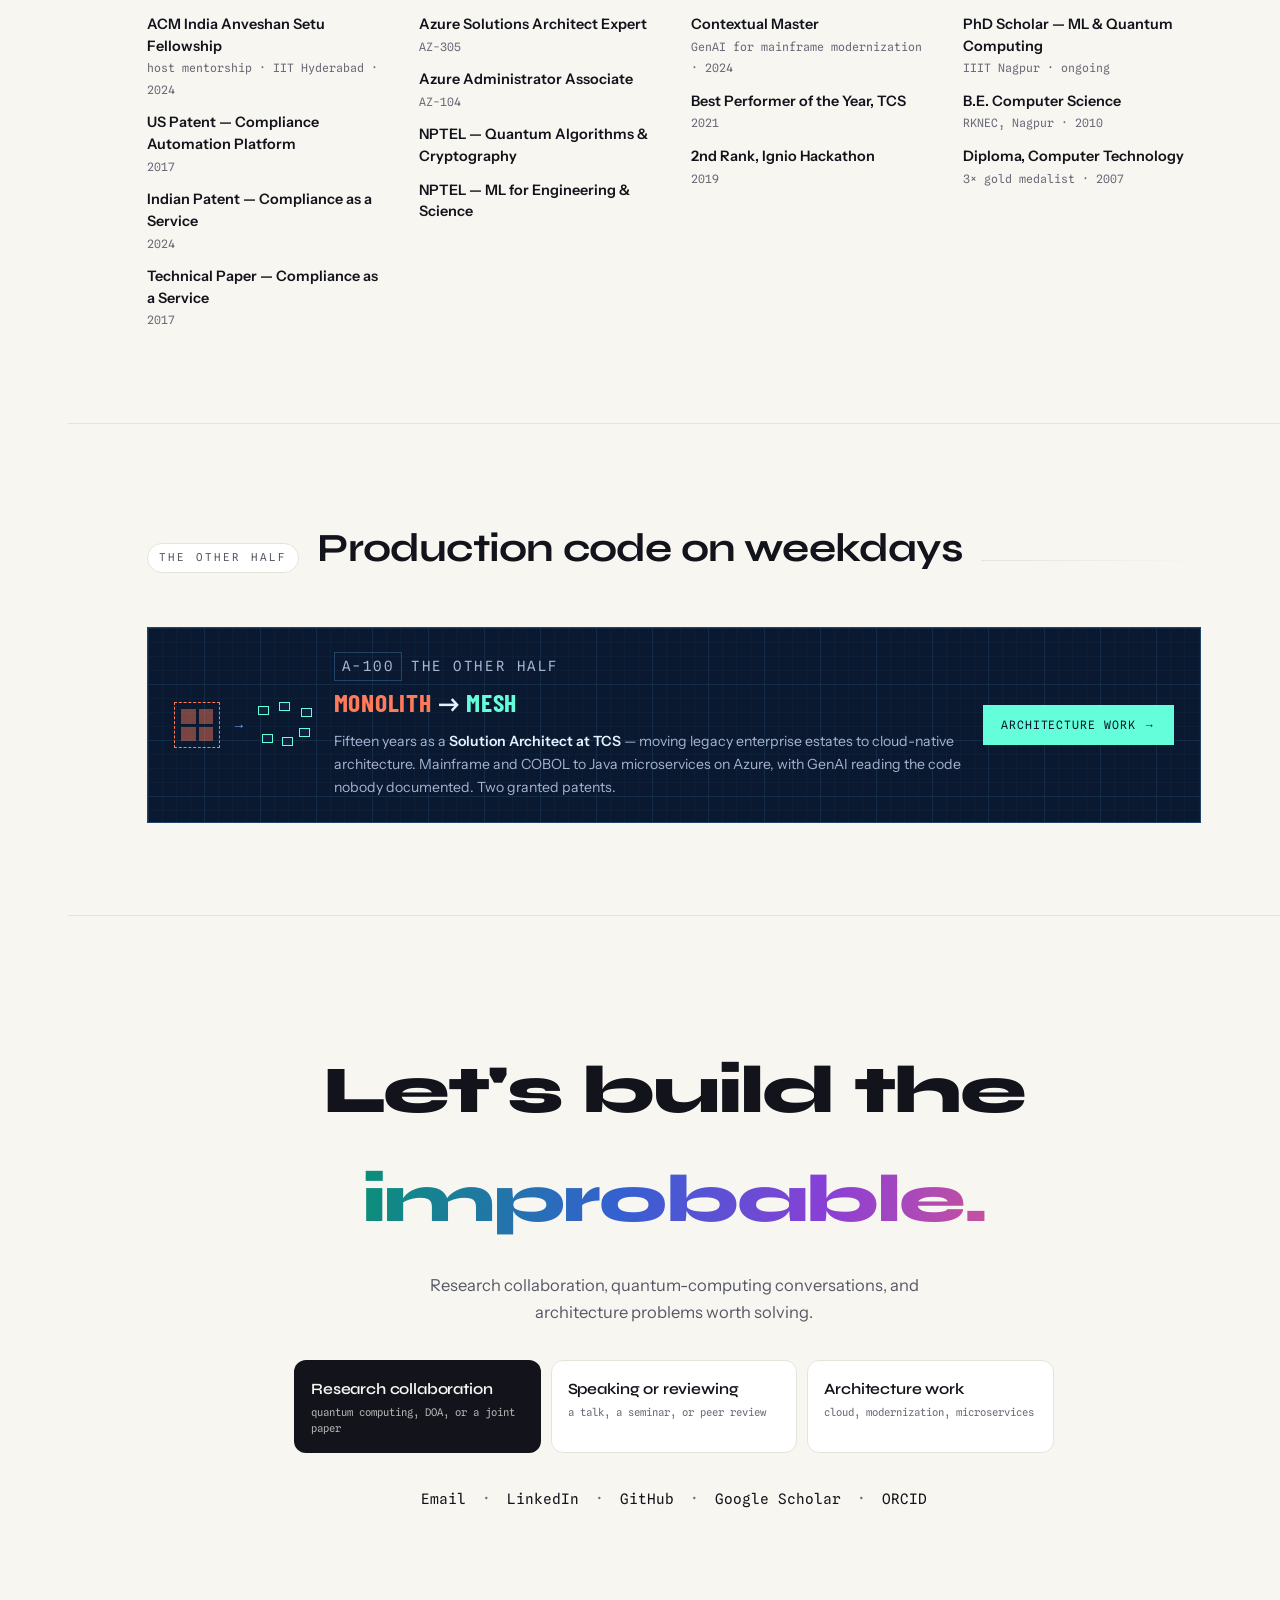
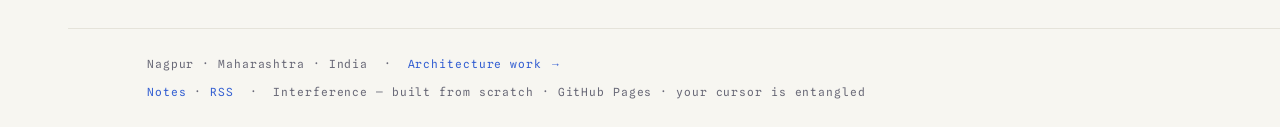
==== commit 5ccff42a: "fix: mobile top" ====
--- a/index.html
+++ b/index.html
@@ -88,7 +88,7 @@
   .page{margin-left:var(--railw);}
   .wrap{max-width:1150px; margin:0 auto; padding-inline:var(--pad);}
 
-  @media(max-width:980px){ .page{margin-left:0;} .topbar .topbar-mid .status{display:none;} .topbar .topbar-mid nav.sect{display:flex;} }
+  @media(max-width:980px){ .page{margin-left:0;} .topbar .topbar-mid .status{display:none;} .topbar .topbar-mid nav.sect{display:none;} }
 
   /* ===== hero ===== */
   .hero{position:relative; overflow:hidden;}
@@ -373,6 +373,9 @@
   .toast{position:fixed; bottom:26px; left:50%; transform:translateX(-50%) translateY(16px); background:var(--ink); color:var(--paper);
     font-family:var(--fm); font-size:.78rem; padding:11px 18px; border-radius:999px; opacity:0; pointer-events:none; transition:.3s var(--ease); z-index:90;}
   .toast.show{opacity:1; transform:translateX(-50%) translateY(0);}
+
+  /* mobile: keep the toast clear of the bottom section bar */
+  @media(max-width:980px){ .toast{bottom:calc(72px + env(safe-area-inset-bottom));} }
 
   /* shared site switcher — moved to topbar.css (identical on both pages) */
 
--- a/topbar.css
+++ b/topbar.css
@@ -46,8 +46,8 @@
 .swx a:hover{color:var(--ink);}
 .swx a[aria-current="page"]{background:var(--ink); color:var(--paper); font-weight:400;}
 
-/* mobile: two-row topbar — row 1 brand + swx + theme, row 2 the section
-   nav scrolls horizontally; the left rail hides */
+/* mobile: single-row topbar (brand + swx + theme); the left rail becomes a
+   fixed bottom bar holding the section links, dots with labels under them */
 @media(max-width:980px){
   .topbar-in{flex-wrap:wrap; justify-content:flex-start; gap:6px 12px; height:auto; min-height:52px;
     padding-block:6px; overflow:visible;}
@@ -57,7 +57,22 @@
   .swx a{padding:6px 7px; font-size:.68rem;}
   .topbar-end .kbtn{display:inline-block; flex:none;}
   .topbar-mid{order:3; width:100%; min-width:0; overflow-x:auto; overflow-y:hidden;}
-  .topbar-mid nav.sect{gap:14px; padding-block:2px;}
-  section[id]{scroll-margin-top:96px;}
-  .rail{display:none;}
+  .topbar-mid nav.sect{display:none;}
+  section[id]{scroll-margin-top:76px; scroll-margin-bottom:72px;}
+
+  /* rail: fixed bottom bar — section links stay one thumb-hop away */
+  .rail{top:auto; bottom:0; left:0; right:0; width:auto; height:calc(56px + env(safe-area-inset-bottom));
+    flex-direction:row; align-items:stretch; justify-content:center;
+    padding:0 6px env(safe-area-inset-bottom); gap:0; border-right:0; border-top:1px solid var(--tbline);
+    background:var(--tbbg); backdrop-filter:blur(10px);}
+  .rail .mark, .rail .track, .rail .kbtn{display:none;}
+  .rail nav{flex-direction:row; gap:0; margin:0; flex:1; max-width:640px; align-items:stretch;}
+  .rail nav a{flex:1; min-width:0; width:auto; height:auto; display:flex; flex-direction:column;
+    align-items:center; justify-content:center; gap:5px; padding:7px 2px 5px;}
+  .rail nav a i{width:7px; height:7px; flex:none;}
+  .rail nav a span{position:static; transform:none; opacity:1; pointer-events:none; background:none;
+    border:0; box-shadow:none; padding:0; font-size:.52rem; letter-spacing:.05em; line-height:1.2;
+    color:var(--tbmut); text-align:center;}
+  .rail nav a.on span{color:var(--ink);}
+  body{padding-bottom:calc(56px + env(safe-area-inset-bottom));}
 }
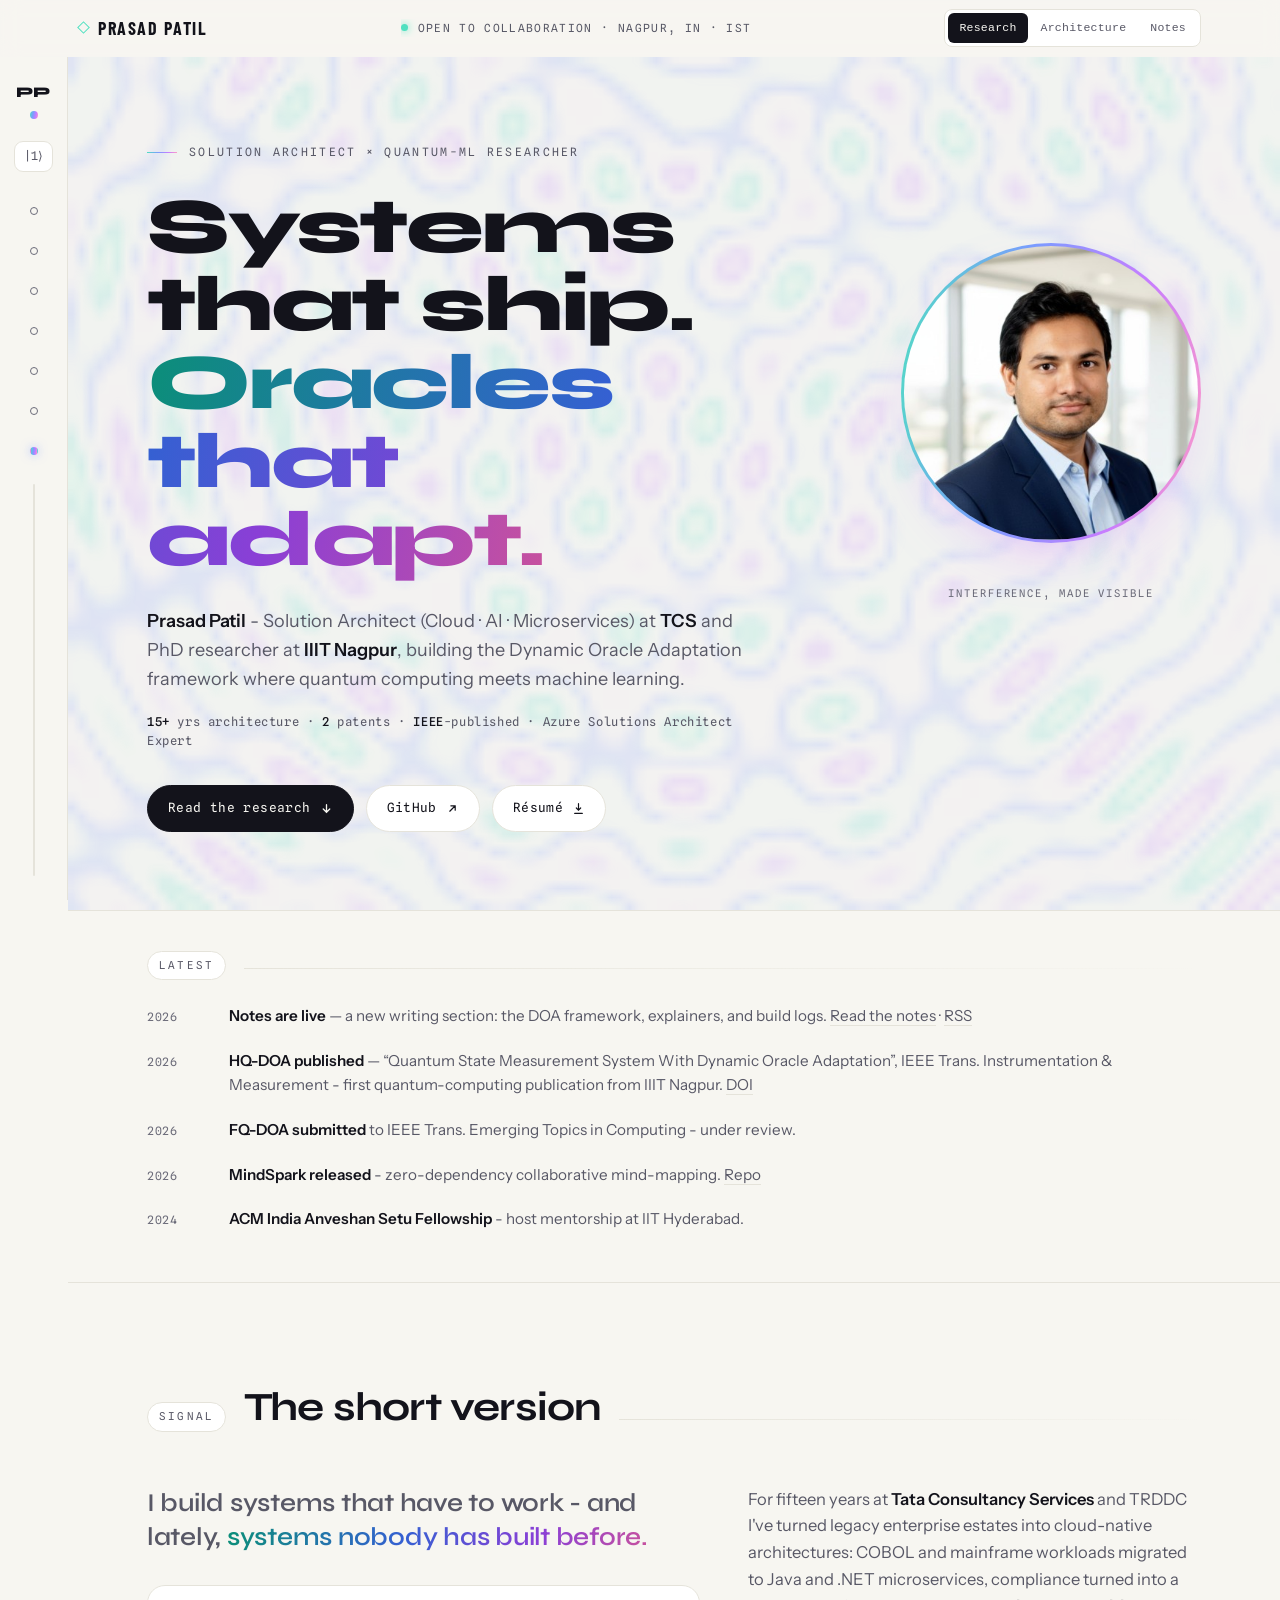
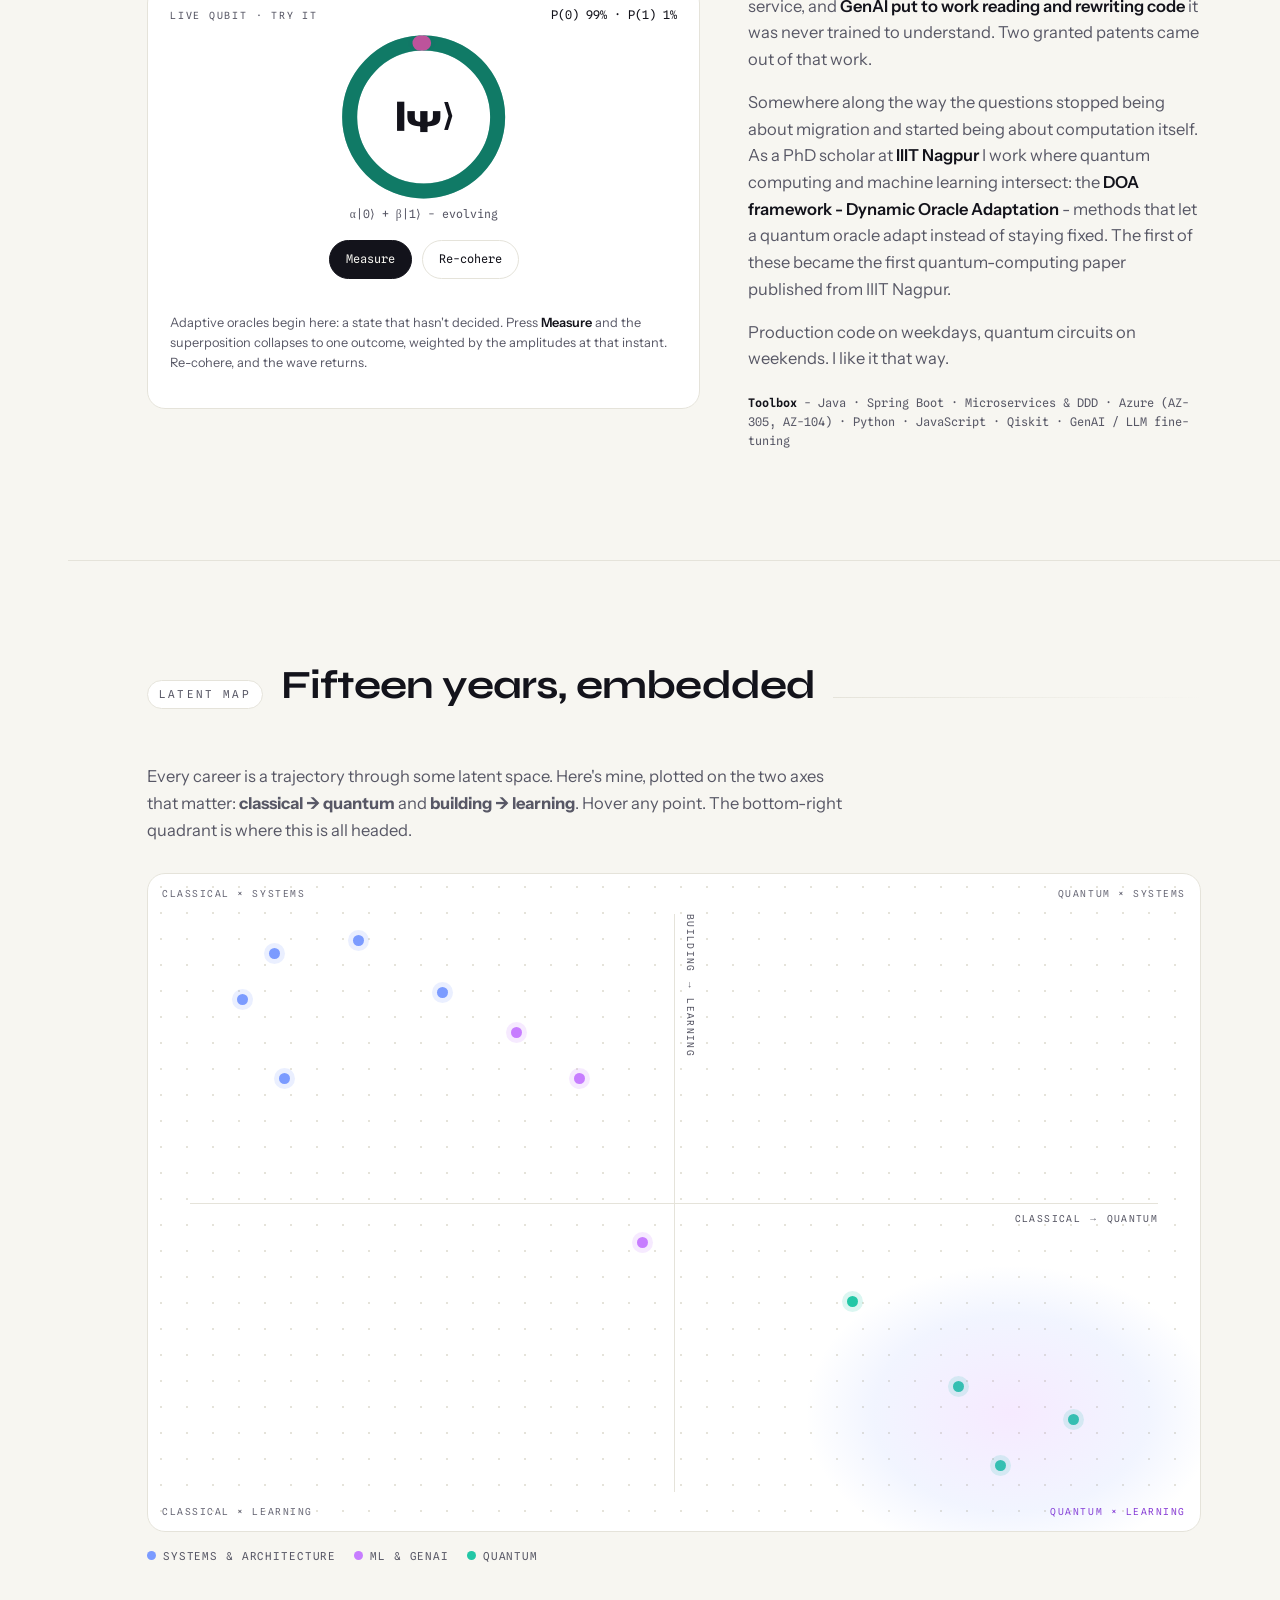
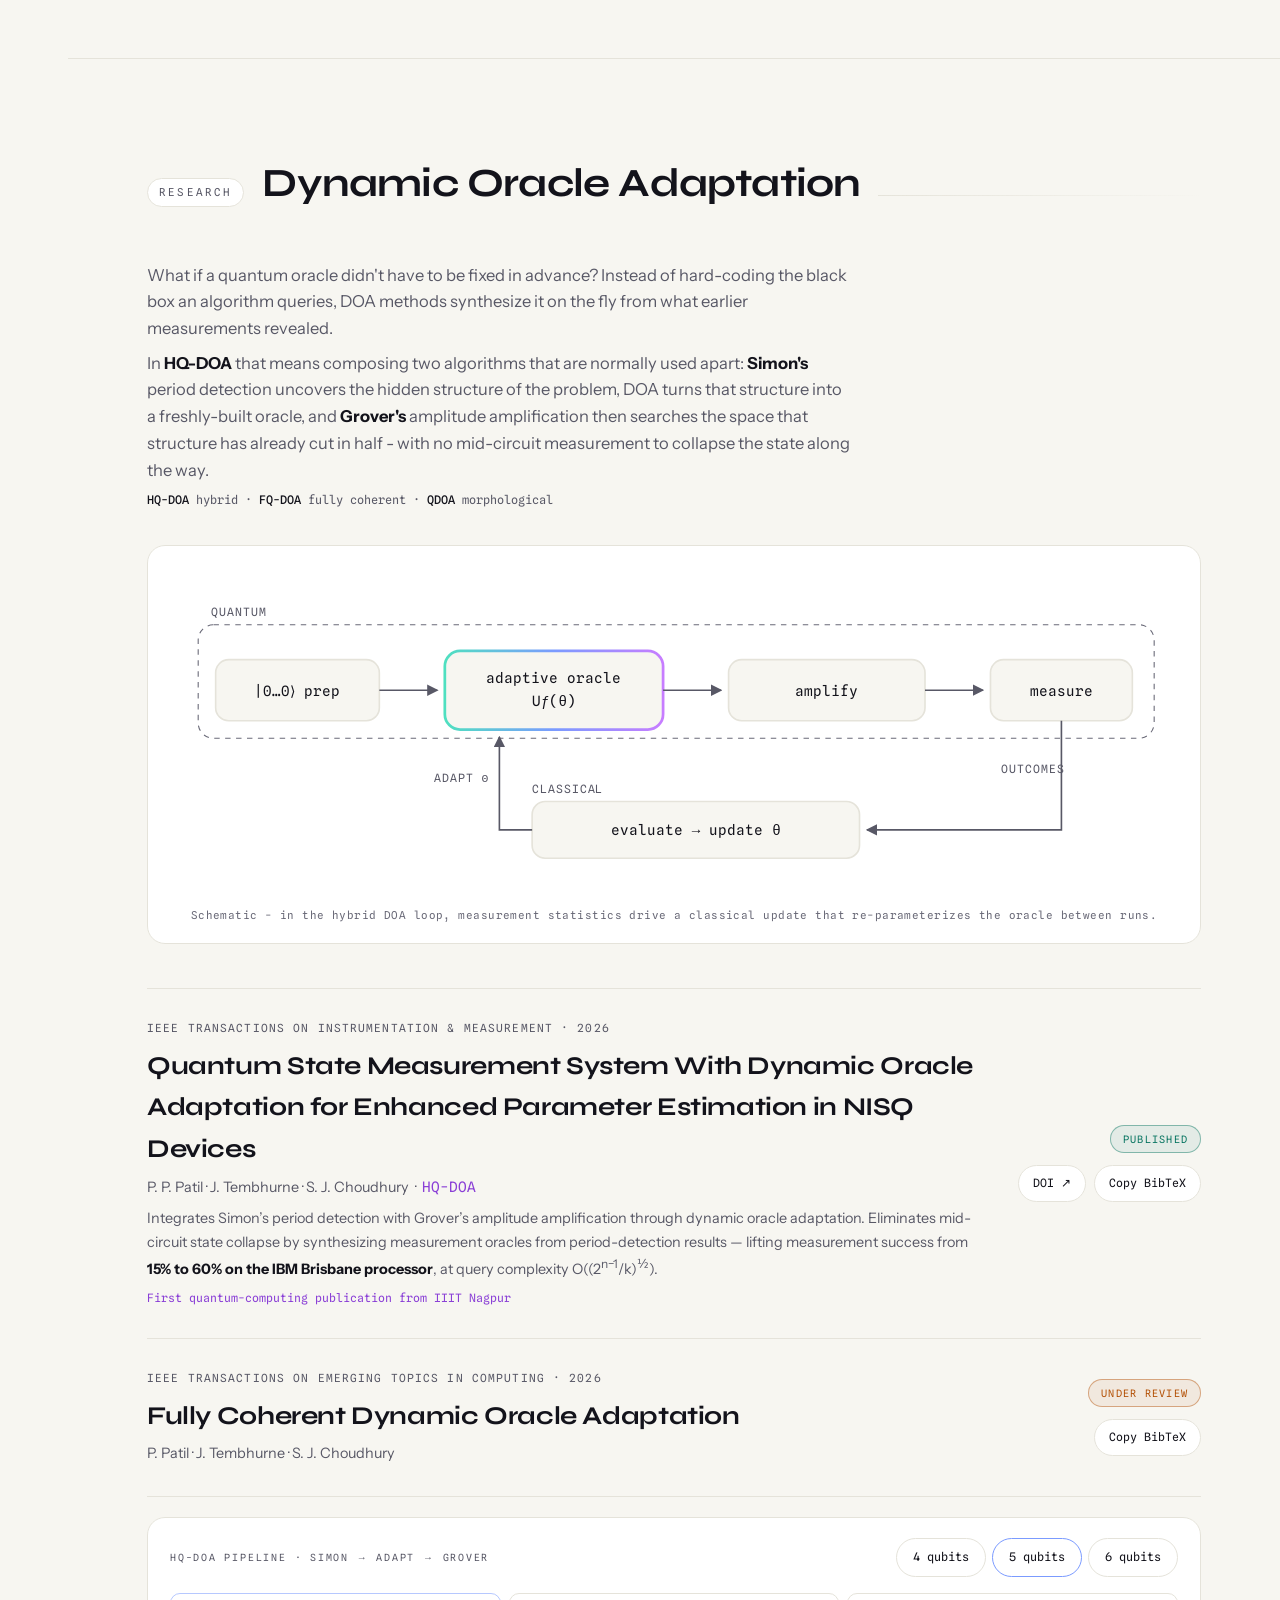
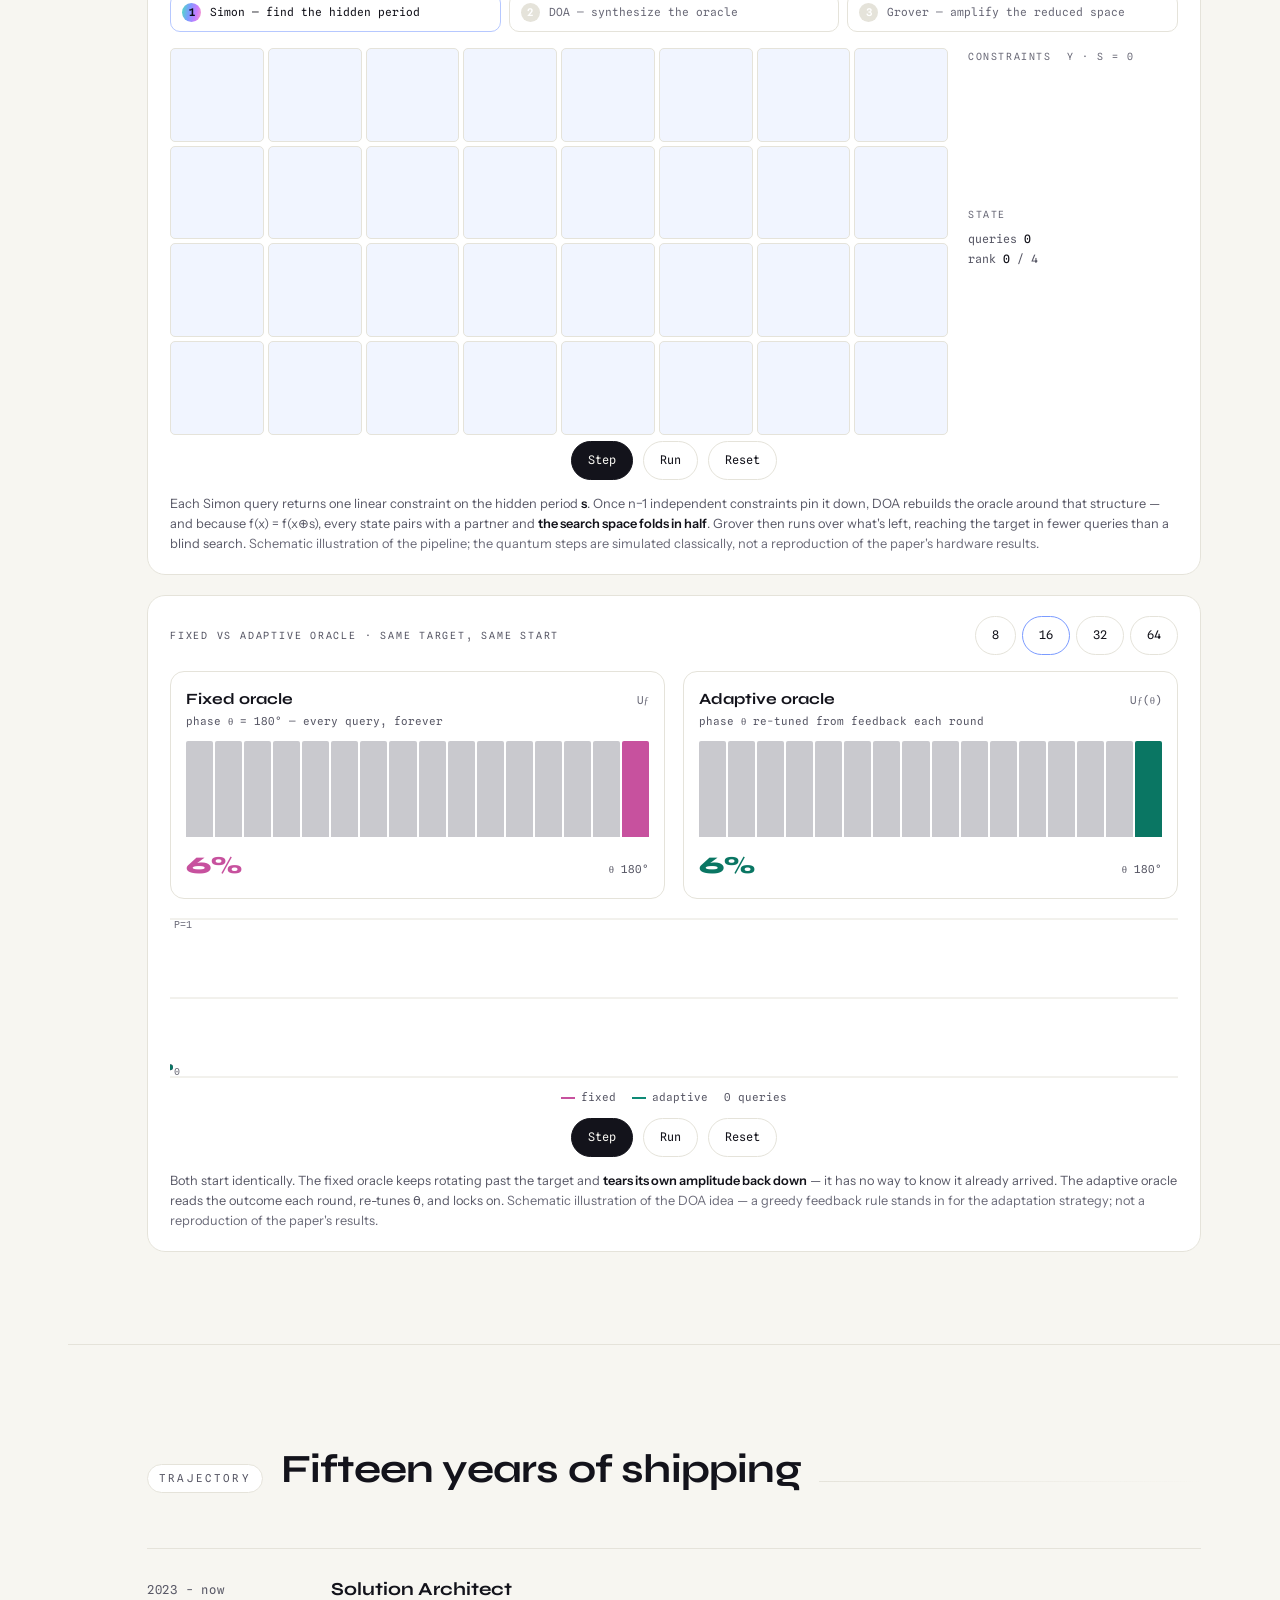
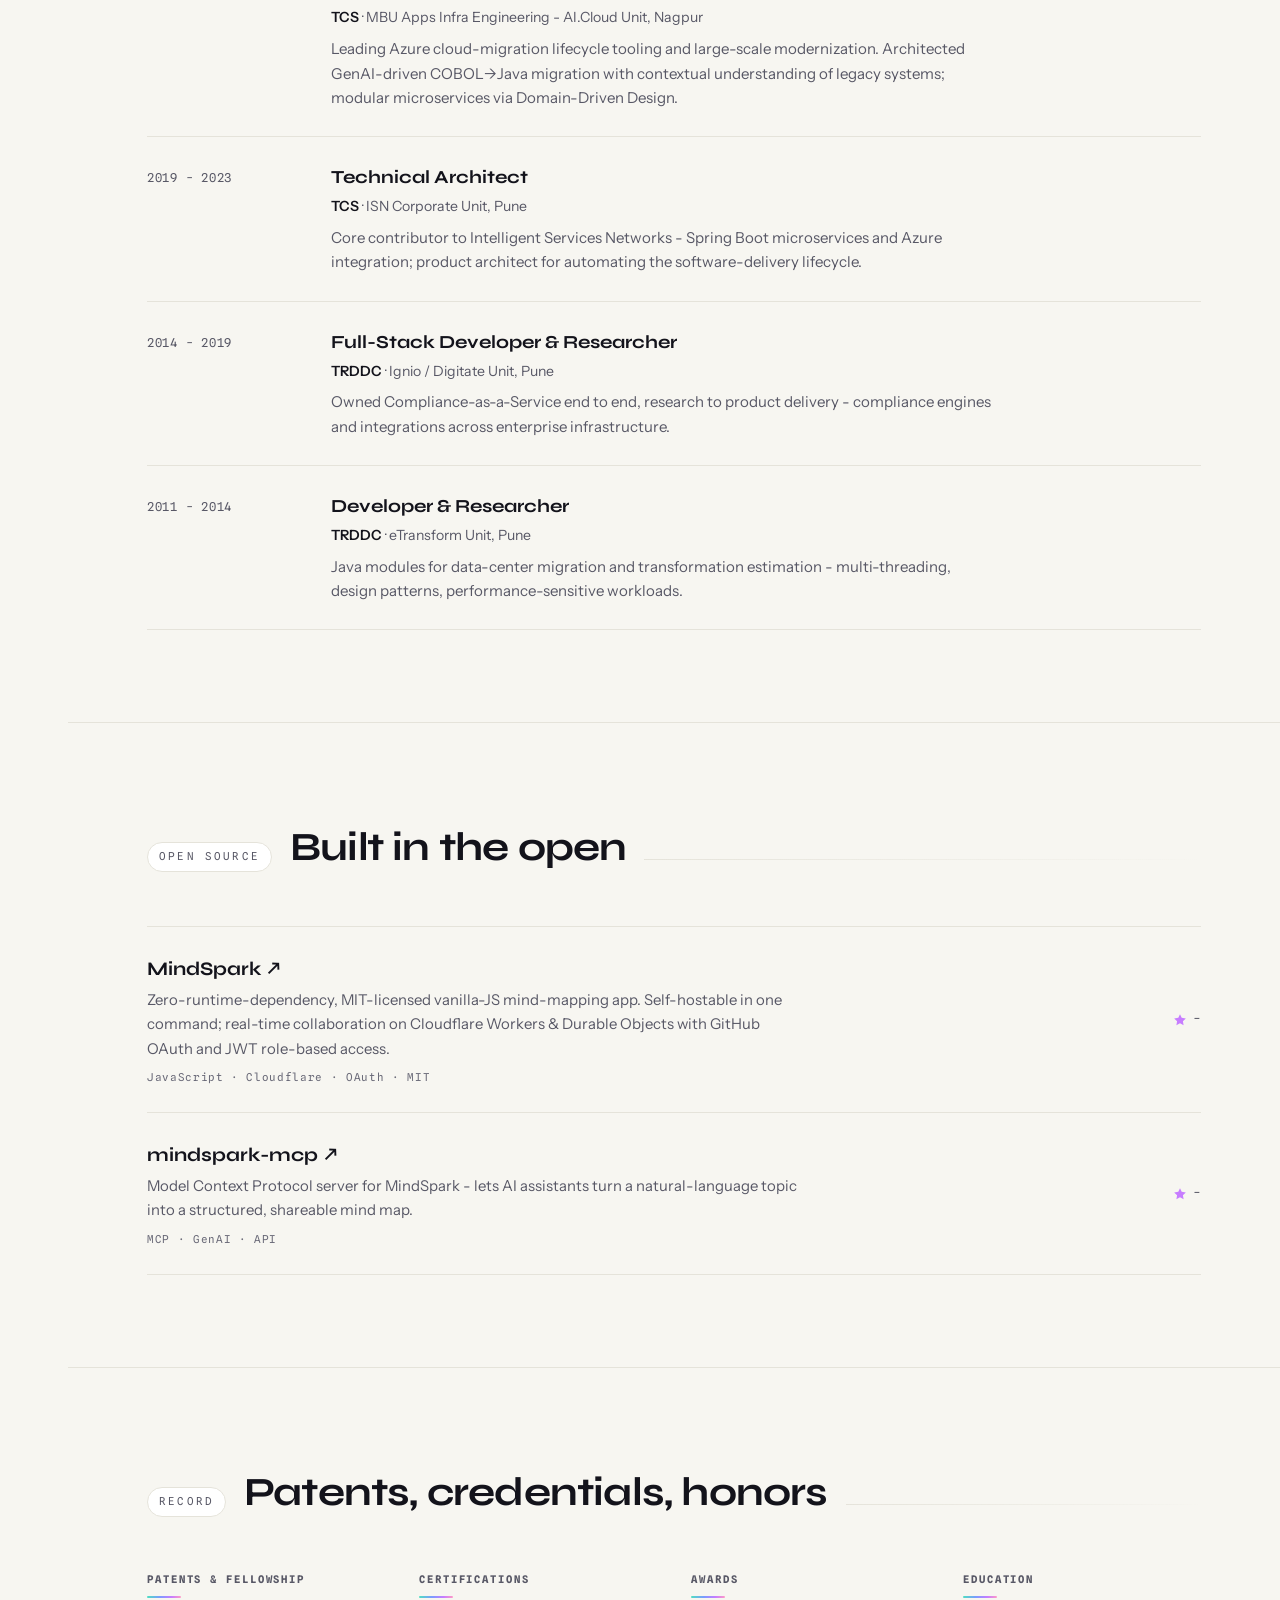
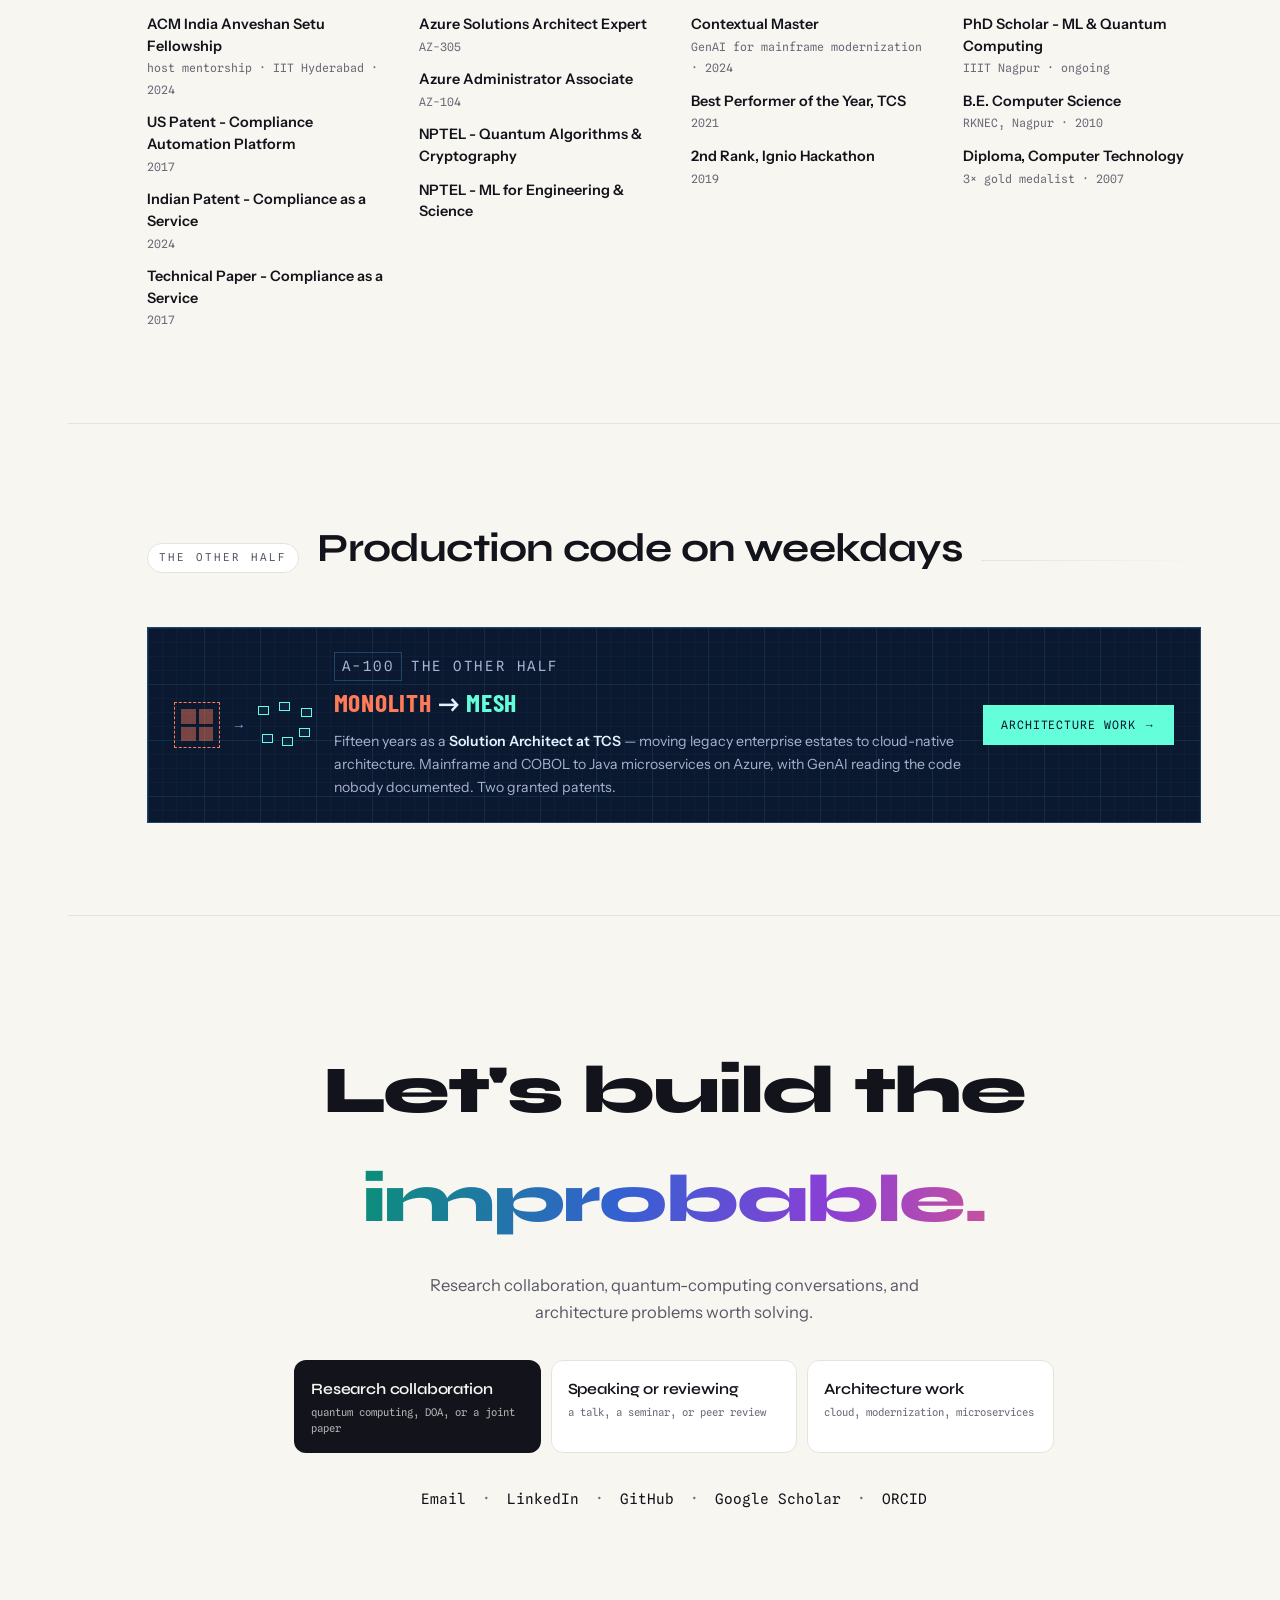
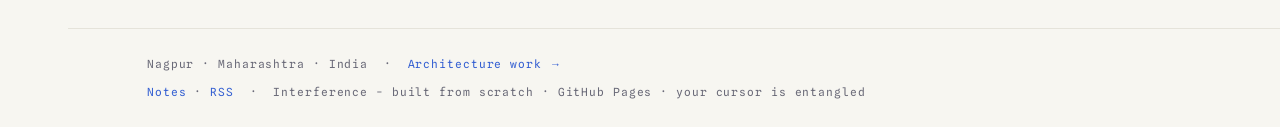
==== commit 2292def0: "minor changes" ====
--- a/index.html
+++ b/index.html
@@ -4,20 +4,20 @@
 <meta charset="UTF-8">
 <meta name="viewport" content="width=device-width, initial-scale=1.0">
 <meta name="color-scheme" content="light dark">
-<title>Prasad Patil — Systems that ship, oracles that adapt</title>
-<meta name="description" content="Prasad Patil — Solution Architect (Cloud · AI · Microservices) at TCS and PhD researcher at IIIT Nagpur, building the Dynamic Oracle Adaptation framework at the intersection of quantum computing and machine learning.">
+<title>Prasad Patil - Systems that ship, oracles that adapt</title>
+<meta name="description" content="Prasad Patil - Solution Architect (Cloud · AI · Microservices) at TCS and PhD researcher at IIIT Nagpur, building the Dynamic Oracle Adaptation framework at the intersection of quantum computing and machine learning.">
 <link rel="icon" href="favicon.svg" type="image/svg+xml">
 <link rel="icon" href="favicon-32.png" sizes="32x32" type="image/png">
 <link rel="apple-touch-icon" href="apple-touch-icon.png">
 <meta property="og:type" content="website">
-<meta property="og:title" content="Prasad Patil — Systems that ship, oracles that adapt">
+<meta property="og:title" content="Prasad Patil - Systems that ship, oracles that adapt">
 <meta property="og:description" content="Solution Architect at TCS · PhD researcher at IIIT Nagpur · Dynamic Oracle Adaptation, where quantum computing meets machine learning.">
 <meta property="og:url" content="https://prasadpatil25.github.io/prasadpatil25/">
 <meta property="og:image" content="https://prasadpatil25.github.io/prasadpatil25/og-card.png">
 <meta property="og:image:width" content="1200">
 <meta property="og:image:height" content="630">
 <link rel="canonical" href="https://prasadpatil25.github.io/prasadpatil25/">
-<link rel="alternate" type="application/rss+xml" title="Prasad Patil — Notes (RSS)" href="feed.xml">
+<link rel="alternate" type="application/rss+xml" title="Prasad Patil - Notes (RSS)" href="feed.xml">
 <meta name="theme-color" content="#F7F6F1" media="(prefers-color-scheme: light)">
 <meta name="theme-color" content="#0E0E16" media="(prefers-color-scheme: dark)">
 <meta name="twitter:card" content="summary_large_image">
@@ -377,10 +377,10 @@
   /* mobile: keep the toast clear of the bottom section bar */
   @media(max-width:980px){ .toast{bottom:calc(72px + env(safe-area-inset-bottom));} }
 
-  /* shared site switcher — moved to topbar.css (identical on both pages) */
+  /* shared site switcher - moved to topbar.css (identical on both pages) */
 
   /* bridge: rendered in the DESTINATION site's palette, as a preview.
-     The architecture page is a drawing sheet — cyanotype ground, white
+     The architecture page is a drawing sheet - cyanotype ground, white
      linework, and the construction convention: dashed = existing to
      remain, solid = new work. */
   .bridgeA{display:block; background:#0A192F; border:1px solid #204468; border-radius:0;
@@ -443,7 +443,7 @@
 
   @media print{
     @page{ margin:12mm; }
-    /* Interactive pieces render as empty boxes on paper — drop them and their
+    /* Interactive pieces render as empty boxes on paper - drop them and their
        headings, rather than printing a title over a blank rectangle. */
     .topbar,.rail,.skip,#ent,#field,.grid-lines,.toast,.cta,.q-act,.g-act,.swx,
     .qubit,#hqd,#doad,#map,#bridge,.ls-field,.legend,.obs,.intents,
@@ -536,7 +536,7 @@
       <div>
         <p class="kick">Solution Architect × Quantum-ML Researcher</p>
         <h1>Systems that ship.<br><span class="g-ink">Oracles that adapt.</span></h1>
-        <p class="sub"><b>Prasad Patil</b> — Solution Architect (Cloud · AI · Microservices) at <b>TCS</b> and PhD researcher at <b>IIIT Nagpur</b>, building the Dynamic Oracle Adaptation framework where quantum computing meets machine learning.</p>
+        <p class="sub"><b>Prasad Patil</b> - Solution Architect (Cloud · AI · Microservices) at <b>TCS</b> and PhD researcher at <b>IIIT Nagpur</b>, building the Dynamic Oracle Adaptation framework where quantum computing meets machine learning.</p>
         <p class="facts"><b>15+</b> yrs architecture · <b>2</b> patents · <b>IEEE</b>-published · Azure Solutions Architect Expert</p>
         <div class="cta">
           <a class="pill solid" href="#research">Read the research
@@ -558,10 +558,10 @@
     <div class="wrap">
       <div class="sh reveal" style="margin-bottom:14px"><span class="lab">Latest</span><span class="rule"></span></div>
       <div class="lt reveal"><span class="d">2026</span><span><b>Notes are live</b> &mdash; a new writing section: the DOA framework, explainers, and build logs. <a href="notes/" data-track="/cta/to-notes">Read the notes</a> · <a href="feed.xml" data-track="/cta/rss">RSS</a></span></div>
-      <div class="lt reveal"><span class="d">2026</span><span><b>HQ-DOA published</b> &mdash; &ldquo;Quantum State Measurement System With Dynamic Oracle Adaptation&rdquo;, IEEE Trans. Instrumentation &amp; Measurement — first quantum-computing publication from IIIT Nagpur. <a href="https://doi.org/10.1109/TIM.2026.3659640" target="_blank" rel="noopener">DOI</a></span></div>
-      <div class="lt reveal"><span class="d">2026</span><span><b>FQ-DOA submitted</b> to IEEE Trans. Emerging Topics in Computing — under review.</span></div>
-      <div class="lt reveal"><span class="d">2026</span><span><b>MindSpark released</b> — zero-dependency collaborative mind-mapping. <a href="https://github.com/prasadpatil25/MindSpark" target="_blank" rel="noopener">Repo</a></span></div>
-      <div class="lt reveal"><span class="d">2024</span><span><b>ACM India Anveshan Setu Fellowship</b> — host mentorship at IIT Hyderabad.</span></div>
+      <div class="lt reveal"><span class="d">2026</span><span><b>HQ-DOA published</b> &mdash; &ldquo;Quantum State Measurement System With Dynamic Oracle Adaptation&rdquo;, IEEE Trans. Instrumentation &amp; Measurement - first quantum-computing publication from IIIT Nagpur. <a href="https://doi.org/10.1109/TIM.2026.3659640" target="_blank" rel="noopener">DOI</a></span></div>
+      <div class="lt reveal"><span class="d">2026</span><span><b>FQ-DOA submitted</b> to IEEE Trans. Emerging Topics in Computing - under review.</span></div>
+      <div class="lt reveal"><span class="d">2026</span><span><b>MindSpark released</b> - zero-dependency collaborative mind-mapping. <a href="https://github.com/prasadpatil25/MindSpark" target="_blank" rel="noopener">Repo</a></span></div>
+      <div class="lt reveal"><span class="d">2024</span><span><b>ACM India Anveshan Setu Fellowship</b> - host mentorship at IIT Hyderabad.</span></div>
     </div>
   </section>
 
@@ -570,11 +570,11 @@
       <div class="sh reveal"><span class="lab">Signal</span><h2 aria-label="The short version"><span class="qt" aria-hidden="true" data-t="The short version">The short version</span></h2><span class="rule"></span></div>
       <div class="sig-grid reveal">
         <div>
-          <p class="lead">I build systems that have to work — and lately, <em>systems nobody has built before.</em></p>
+          <p class="lead">I build systems that have to work - and lately, <em>systems nobody has built before.</em></p>
           <div class="qubit" id="qubit">
             <div class="q-head"><span class="q-lab">Live qubit · try it</span><span class="q-state" id="qprob">P(0) 50% · P(1) 50%</span></div>
             <div class="q-viz"><canvas id="qcv" aria-hidden="true"></canvas><span class="q-ket sup" id="qket">|&psi;&#10217;</span></div>
-            <p class="q-read" id="qread">&alpha;|0&#10217; + &beta;|1&#10217; — evolving</p>
+            <p class="q-read" id="qread">&alpha;|0&#10217; + &beta;|1&#10217; - evolving</p>
             <div class="q-act">
               <button class="q-btn solid" id="qmeasure">Measure</button>
               <button class="q-btn" id="qreset">Re-cohere</button>
@@ -585,10 +585,10 @@
         </div>
         <div>
           <p>For fifteen years at <b>Tata Consultancy Services</b> and TRDDC I've turned legacy enterprise estates into cloud-native architectures: COBOL and mainframe workloads migrated to Java and .NET microservices, compliance turned into a service, and <b>GenAI put to work reading and rewriting code</b> it was never trained to understand. Two granted patents came out of that work.</p>
-          <p>Somewhere along the way the questions stopped being about migration and started being about computation itself. As a PhD scholar at <b>IIIT Nagpur</b> I work where quantum computing and machine learning intersect: the <b>DOA framework — Dynamic Oracle Adaptation</b> — methods that let a quantum oracle adapt instead of staying fixed. The first of these became the first quantum-computing paper published from IIIT Nagpur.</p>
+          <p>Somewhere along the way the questions stopped being about migration and started being about computation itself. As a PhD scholar at <b>IIIT Nagpur</b> I work where quantum computing and machine learning intersect: the <b>DOA framework - Dynamic Oracle Adaptation</b> - methods that let a quantum oracle adapt instead of staying fixed. The first of these became the first quantum-computing paper published from IIIT Nagpur.</p>
           <p>Production code on weekdays, quantum circuits on weekends. I like it that way.</p>
           <p class="doa-chips" style="margin-top:22px">
-            <b>Toolbox</b> — Java · Spring Boot · Microservices &amp; DDD · Azure (AZ-305, AZ-104) ·
+            <b>Toolbox</b> - Java · Spring Boot · Microservices &amp; DDD · Azure (AZ-305, AZ-104) ·
             Python · JavaScript · Qiskit · GenAI / LLM fine-tuning
           </p>
         </div>
@@ -638,7 +638,7 @@
     <div class="wrap">
       <div class="sh reveal"><span class="lab">Research</span><h2 aria-label="Dynamic Oracle Adaptation"><span class="qt" aria-hidden="true" data-t="Dynamic Oracle Adaptation">Dynamic Oracle Adaptation</span></h2><span class="rule"></span></div>
       <p class="doa-line reveal">What if a quantum oracle didn't have to be fixed in advance? Instead of hard-coding the black box an algorithm queries, DOA methods synthesize it on the fly from what earlier measurements revealed.</p>
-      <p class="doa-line reveal">In <b style="color:var(--ink)">HQ-DOA</b> that means composing two algorithms that are normally used apart: <b style="color:var(--ink)">Simon's</b> period detection uncovers the hidden structure of the problem, DOA turns that structure into a freshly-built oracle, and <b style="color:var(--ink)">Grover's</b> amplitude amplification then searches the space that structure has already cut in half — with no mid-circuit measurement to collapse the state along the way.</p>
+      <p class="doa-line reveal">In <b style="color:var(--ink)">HQ-DOA</b> that means composing two algorithms that are normally used apart: <b style="color:var(--ink)">Simon's</b> period detection uncovers the hidden structure of the problem, DOA turns that structure into a freshly-built oracle, and <b style="color:var(--ink)">Grover's</b> amplitude amplification then searches the space that structure has already cut in half - with no mid-circuit measurement to collapse the state along the way.</p>
       <p class="doa-chips reveal"><b>HQ-DOA</b> hybrid · <b>FQ-DOA</b> fully coherent · <b>QDOA</b> morphological</p>
 
       <figure class="doa-fig reveal">
@@ -680,7 +680,7 @@
           <path class="ln" d="M330 240 H300 V155" marker-end="url(#ah)"/>
           <text class="t2" x="240" y="196">adapt &theta;</text>
         </svg>
-        <figcaption>Schematic — in the hybrid DOA loop, measurement statistics drive a classical update that re-parameterizes the oracle between runs.</figcaption>
+        <figcaption>Schematic - in the hybrid DOA loop, measurement statistics drive a classical update that re-parameterizes the oracle between runs.</figcaption>
       </figure>
 
       <article class="paper reveal">
@@ -795,35 +795,35 @@
       <div class="sh reveal"><span class="lab">Trajectory</span><h2 aria-label="Fifteen years of shipping"><span class="qt" aria-hidden="true" data-t="Fifteen years of shipping">Fifteen years of shipping</span></h2><span class="rule"></span></div>
 
       <div class="tj reveal">
-        <span class="yr">2023 — now</span>
+        <span class="yr">2023 - now</span>
         <div>
           <h3 class="role">Solution Architect</h3>
-          <p class="org"><b>TCS</b> · MBU Apps Infra Engineering — AI.Cloud Unit, Nagpur</p>
+          <p class="org"><b>TCS</b> · MBU Apps Infra Engineering - AI.Cloud Unit, Nagpur</p>
           <p>Leading Azure cloud-migration lifecycle tooling and large-scale modernization. Architected GenAI-driven COBOL→Java migration with contextual understanding of legacy systems; modular microservices via Domain-Driven Design.</p>
         </div>
       </div>
       <div class="tj reveal">
-        <span class="yr">2019 — 2023</span>
+        <span class="yr">2019 - 2023</span>
         <div>
           <h3 class="role">Technical Architect</h3>
           <p class="org"><b>TCS</b> · ISN Corporate Unit, Pune</p>
-          <p>Core contributor to Intelligent Services Networks — Spring Boot microservices and Azure integration; product architect for automating the software-delivery lifecycle.</p>
+          <p>Core contributor to Intelligent Services Networks - Spring Boot microservices and Azure integration; product architect for automating the software-delivery lifecycle.</p>
         </div>
       </div>
       <div class="tj reveal">
-        <span class="yr">2014 — 2019</span>
+        <span class="yr">2014 - 2019</span>
         <div>
           <h3 class="role">Full-Stack Developer &amp; Researcher</h3>
           <p class="org"><b>TRDDC</b> · Ignio / Digitate Unit, Pune</p>
-          <p>Owned Compliance-as-a-Service end to end, research to product delivery — compliance engines and integrations across enterprise infrastructure.</p>
+          <p>Owned Compliance-as-a-Service end to end, research to product delivery - compliance engines and integrations across enterprise infrastructure.</p>
         </div>
       </div>
       <div class="tj reveal">
-        <span class="yr">2011 — 2014</span>
+        <span class="yr">2011 - 2014</span>
         <div>
           <h3 class="role">Developer &amp; Researcher</h3>
           <p class="org"><b>TRDDC</b> · eTransform Unit, Pune</p>
-          <p>Java modules for data-center migration and transformation estimation — multi-threading, design patterns, performance-sensitive workloads.</p>
+          <p>Java modules for data-center migration and transformation estimation - multi-threading, design patterns, performance-sensitive workloads.</p>
         </div>
       </div>
     </div>
@@ -839,15 +839,15 @@
           <p data-desc>Zero-runtime-dependency, MIT-licensed vanilla-JS mind-mapping app. Self-hostable in one command; real-time collaboration on Cloudflare Workers &amp; Durable Objects with GitHub OAuth and JWT role-based access.</p>
           <p class="tags">JavaScript · Cloudflare · OAuth · MIT</p>
         </div>
-        <span class="stars" data-stars><svg viewBox="0 0 24 24"><path d="M12 2l2.9 6.26L22 9.27l-5 4.87 1.18 6.88L12 17.77 5.82 21l1.18-6.88-5-4.87 7.1-1.01L12 2z"/></svg><i>—</i></span>
+        <span class="stars" data-stars><svg viewBox="0 0 24 24"><path d="M12 2l2.9 6.26L22 9.27l-5 4.87 1.18 6.88L12 17.77 5.82 21l1.18-6.88-5-4.87 7.1-1.01L12 2z"/></svg><i>-</i></span>
       </a>
       <a class="os reveal" href="https://github.com/prasadpatil25/mindspark-mcp" target="_blank" rel="noopener" data-repo="mindspark-mcp">
         <div>
           <h3>mindspark-mcp ↗</h3>
-          <p data-desc>Model Context Protocol server for MindSpark — lets AI assistants turn a natural-language topic into a structured, shareable mind map.</p>
+          <p data-desc>Model Context Protocol server for MindSpark - lets AI assistants turn a natural-language topic into a structured, shareable mind map.</p>
           <p class="tags">MCP · GenAI · API</p>
         </div>
-        <span class="stars" data-stars><svg viewBox="0 0 24 24"><path d="M12 2l2.9 6.26L22 9.27l-5 4.87 1.18 6.88L12 17.77 5.82 21l1.18-6.88-5-4.87 7.1-1.01L12 2z"/></svg><i>—</i></span>
+        <span class="stars" data-stars><svg viewBox="0 0 24 24"><path d="M12 2l2.9 6.26L22 9.27l-5 4.87 1.18 6.88L12 17.77 5.82 21l1.18-6.88-5-4.87 7.1-1.01L12 2z"/></svg><i>-</i></span>
       </a>
     </div>
   </section>
@@ -860,9 +860,9 @@
           <h4>Patents &amp; fellowship</h4>
           <ul>
             <li><b>ACM India Anveshan Setu Fellowship</b><span>host mentorship · IIT Hyderabad · 2024</span></li>
-            <li><b>US Patent — Compliance Automation Platform</b><span>2017</span></li>
-            <li><b>Indian Patent — Compliance as a Service</b><span>2024</span></li>
-            <li><b>Technical Paper — Compliance as a Service</b><span>2017</span></li>
+            <li><b>US Patent - Compliance Automation Platform</b><span>2017</span></li>
+            <li><b>Indian Patent - Compliance as a Service</b><span>2024</span></li>
+            <li><b>Technical Paper - Compliance as a Service</b><span>2017</span></li>
           </ul>
         </div>
         <div class="rc">
@@ -870,8 +870,8 @@
           <ul>
             <li><b>Azure Solutions Architect Expert</b><span>AZ-305</span></li>
             <li><b>Azure Administrator Associate</b><span>AZ-104</span></li>
-            <li><b>NPTEL — Quantum Algorithms &amp; Cryptography</b></li>
-            <li><b>NPTEL — ML for Engineering &amp; Science</b></li>
+            <li><b>NPTEL - Quantum Algorithms &amp; Cryptography</b></li>
+            <li><b>NPTEL - ML for Engineering &amp; Science</b></li>
           </ul>
         </div>
         <div class="rc">
@@ -885,7 +885,7 @@
         <div class="rc">
           <h4>Education</h4>
           <ul>
-            <li><b>PhD Scholar — ML &amp; Quantum Computing</b><span>IIIT Nagpur · ongoing</span></li>
+            <li><b>PhD Scholar - ML &amp; Quantum Computing</b><span>IIIT Nagpur · ongoing</span></li>
             <li><b>B.E. Computer Science</b><span>RKNEC, Nagpur · 2010</span></li>
             <li><b>Diploma, Computer Technology</b><span>3× gold medalist · 2007</span></li>
           </ul>
@@ -943,8 +943,8 @@
   <footer>
     <div class="wrap fin">
       <span>Nagpur · Maharashtra · India &nbsp;·&nbsp; <a href="architect.html" style="color:var(--ir2t)">Architecture work →</a></span>
-      <span class="obs" id="obs" hidden title="Each visit collapses this page's state — visitor count via GoatCounter"><i></i><span class="ket">|&psi;&#10217;</span> observed <b id="obsn">—</b> times</span>
-      <span><a href="notes/" style="color:var(--ir2t)">Notes</a> · <a href="feed.xml" style="color:var(--ir2t)">RSS</a> &nbsp;·&nbsp; Interference — built from scratch · GitHub Pages · your cursor is entangled</span>
+      <span class="obs" id="obs" hidden title="Each visit collapses this page's state - visitor count via GoatCounter"><i></i><span class="ket">|&psi;&#10217;</span> observed <b id="obsn">-</b> times</span>
+      <span><a href="notes/" style="color:var(--ir2t)">Notes</a> · <a href="feed.xml" style="color:var(--ir2t)">RSS</a> &nbsp;·&nbsp; Interference - built from scratch · GitHub Pages · your cursor is entangled</span>
     </div>
   </footer>
 </main>
@@ -1459,7 +1459,7 @@
       c.push(base+"TOTAL.json");
       return c;
     }
-    /* count.js loads async (and may be blocked by an ad blocker) — wait
+    /* count.js loads async (and may be blocked by an ad blocker) - wait
        briefly for it, then fall back to location.pathname. */
     var tries=0, t=setInterval(function(){
       tries++;
--- a/topbar.css
+++ b/topbar.css
@@ -37,6 +37,18 @@
 .topbar-end{display:flex; align-items:center; gap:12px; flex:none;}
 .topbar-end .kbtn{display:none;}
 
+/* notes pages — same topbar as the rest of the site, two notes-specific
+   extras: the RSS link, and the theme toggle (notes pages have no left
+   rail, so the toggle lives here on desktop). On mobile both move to a
+   fixed bottom bar — the notes equivalent of the rail. */
+body.notes .topbar-end .kbtn{display:inline-flex;}
+body.notes .rss{display:inline-flex; align-items:center; gap:7px; font-family:var(--fm),monospace; font-size:.7rem;
+  letter-spacing:.1em; text-transform:uppercase; color:var(--tbmut); border:1px solid var(--tbline);
+  border-radius:999px; padding:7px 13px; background:var(--tbpanel); transition:.2s var(--ease); flex:none; white-space:nowrap;}
+body.notes .rss:hover{color:var(--ink); border-color:var(--ir2); transform:translateY(-1px);}
+body.notes .rss svg{width:12px; height:12px;}
+body.notes .nbot{display:none;}
+
 /* site switcher — geometry identical on both pages */
 .swx{display:inline-flex; padding:3px; gap:2px; border:1px solid var(--tbline); border-radius:8px;
   background:var(--tbpanel); vertical-align:middle;}
@@ -46,8 +58,9 @@
 .swx a:hover{color:var(--ink);}
 .swx a[aria-current="page"]{background:var(--ink); color:var(--paper); font-weight:400;}
 
-/* mobile: single-row topbar (brand + swx + theme); the left rail becomes a
-   fixed bottom bar holding the section links, dots with labels under them */
+/* mobile: single-row topbar (brand + swx); the left rail becomes a fixed
+   bottom bar holding the section links (dots with labels, horizontally
+   scrollable when tight) plus the theme toggle at its right edge */
 @media(max-width:980px){
   .topbar-in{flex-wrap:wrap; justify-content:flex-start; gap:6px 12px; height:auto; min-height:52px;
     padding-block:6px; overflow:visible;}
@@ -55,24 +68,47 @@
   .topbar-end{margin-left:auto; flex:none;}
   .swx{flex:none;}
   .swx a{padding:6px 7px; font-size:.68rem;}
-  .topbar-end .kbtn{display:inline-block; flex:none;}
+  .topbar-end .kbtn{display:none;}
   .topbar-mid{order:3; width:100%; min-width:0; overflow-x:auto; overflow-y:hidden;}
   .topbar-mid nav.sect{display:none;}
   section[id]{scroll-margin-top:76px; scroll-margin-bottom:72px;}
 
-  /* rail: fixed bottom bar — section links stay one thumb-hop away */
+  /* rail: fixed bottom bar — section links stay one thumb-hop away,
+     theme toggle docked at the right end of the same bar */
   .rail{top:auto; bottom:0; left:0; right:0; width:auto; height:calc(56px + env(safe-area-inset-bottom));
-    flex-direction:row; align-items:stretch; justify-content:center;
-    padding:0 6px env(safe-area-inset-bottom); gap:0; border-right:0; border-top:1px solid var(--tbline);
+    flex-direction:row; align-items:stretch; justify-content:flex-start;
+    padding:0 0 env(safe-area-inset-bottom); gap:0; border-right:0; border-top:1px solid var(--tbline);
     background:var(--tbbg); backdrop-filter:blur(10px);}
-  .rail .mark, .rail .track, .rail .kbtn{display:none;}
-  .rail nav{flex-direction:row; gap:0; margin:0; flex:1; max-width:640px; align-items:stretch;}
-  .rail nav a{flex:1; min-width:0; width:auto; height:auto; display:flex; flex-direction:column;
-    align-items:center; justify-content:center; gap:5px; padding:7px 2px 5px;}
+  .rail .mark, .rail .track{display:none;}
+  .rail nav{order:1; flex-direction:row; gap:0; margin:0; flex:1 1 auto; min-width:0; align-items:stretch;
+    overflow-x:auto; overflow-y:hidden; -webkit-overflow-scrolling:touch; scrollbar-width:thin;}
+  .rail nav::-webkit-scrollbar{height:3px;}
+  .rail nav::-webkit-scrollbar-track{background:transparent;}
+  .rail nav::-webkit-scrollbar-thumb{background:var(--tbline); border-radius:2px;}
+  .rail nav a{flex:1 1 auto; min-width:56px; width:auto; height:auto; display:flex; flex-direction:column;
+    align-items:center; justify-content:center; gap:5px; padding:7px 4px 5px;}
   .rail nav a i{width:7px; height:7px; flex:none;}
   .rail nav a span{position:static; transform:none; opacity:1; pointer-events:none; background:none;
     border:0; box-shadow:none; padding:0; font-size:.52rem; letter-spacing:.05em; line-height:1.2;
     color:var(--tbmut); text-align:center;}
   .rail nav a.on span{color:var(--ink);}
+  .rail .kbtn{order:2; display:grid; place-items:center; flex:none; align-self:stretch; min-width:52px;
+    font-size:.8rem; padding:0 14px; border:0; border-left:1px solid var(--tbline); border-radius:0;
+    background:transparent; color:var(--tbmut);}
+  .rail .kbtn:hover{color:var(--ink); background:color-mix(in srgb,var(--paper2) 55%,transparent);}
   body{padding-bottom:calc(56px + env(safe-area-inset-bottom));}
+
+  /* notes: RSS + theme slide down out of the topbar into the bottom bar */
+  body.notes .topbar-end .rss, body.notes .topbar-end .kbtn{display:none;}
+  body.notes .nbot{display:flex; position:fixed; bottom:0; left:0; right:0; z-index:60;
+    height:calc(56px + env(safe-area-inset-bottom)); padding:0 0 env(safe-area-inset-bottom);
+    align-items:stretch; border-top:1px solid var(--tbline);
+    background:var(--tbbg); backdrop-filter:blur(10px);}
+  body.notes .nbot .rss{flex:1 1 auto; justify-content:center; border:0; border-radius:0;
+    background:transparent; font-size:.74rem; letter-spacing:.12em; transform:none;}
+  body.notes .nbot .rss svg{width:13px; height:13px;}
+  body.notes .nbot .kbtn{display:grid; place-items:center; flex:none; align-self:stretch; min-width:56px;
+    font-size:.8rem; padding:0 14px; border:0; border-left:1px solid var(--tbline); border-radius:0;
+    background:transparent; color:var(--tbmut);}
+  body.notes .nbot .kbtn:hover{color:var(--ink); background:color-mix(in srgb,var(--paper2) 55%,transparent);}
 }
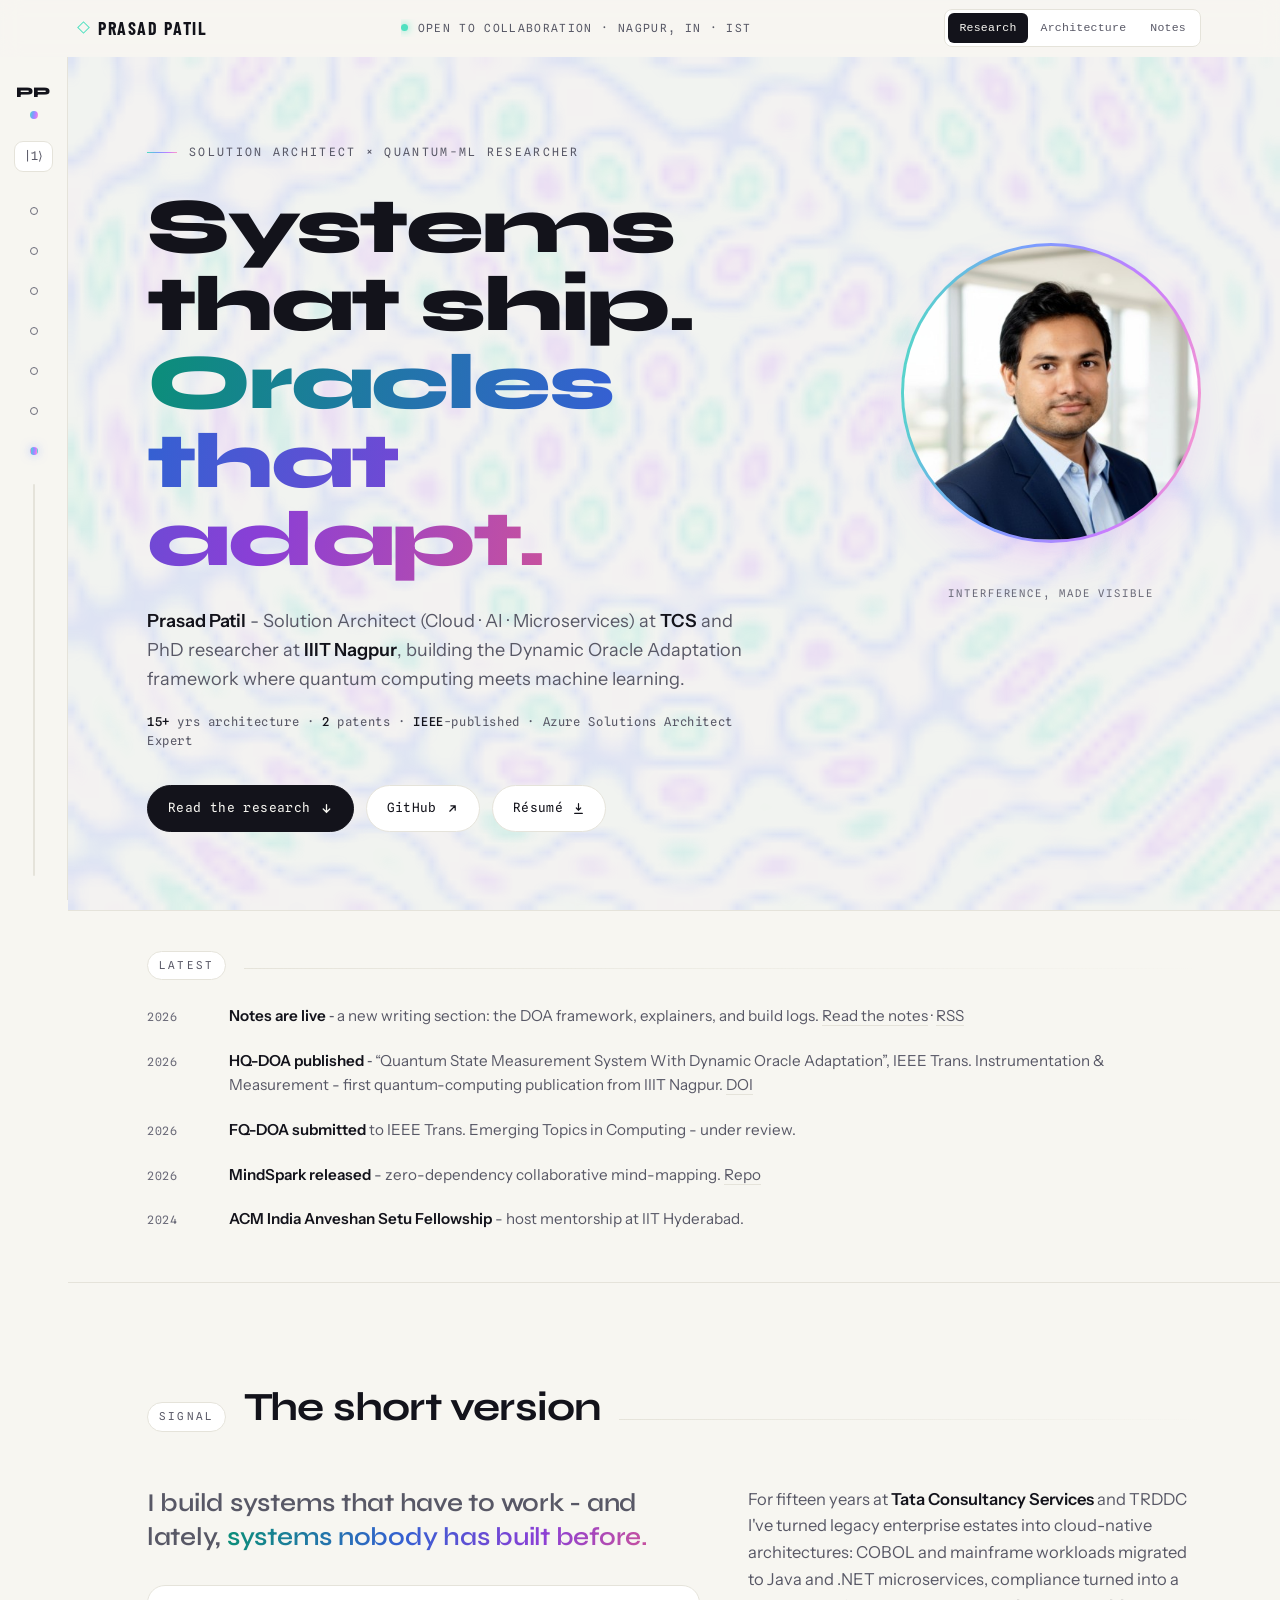
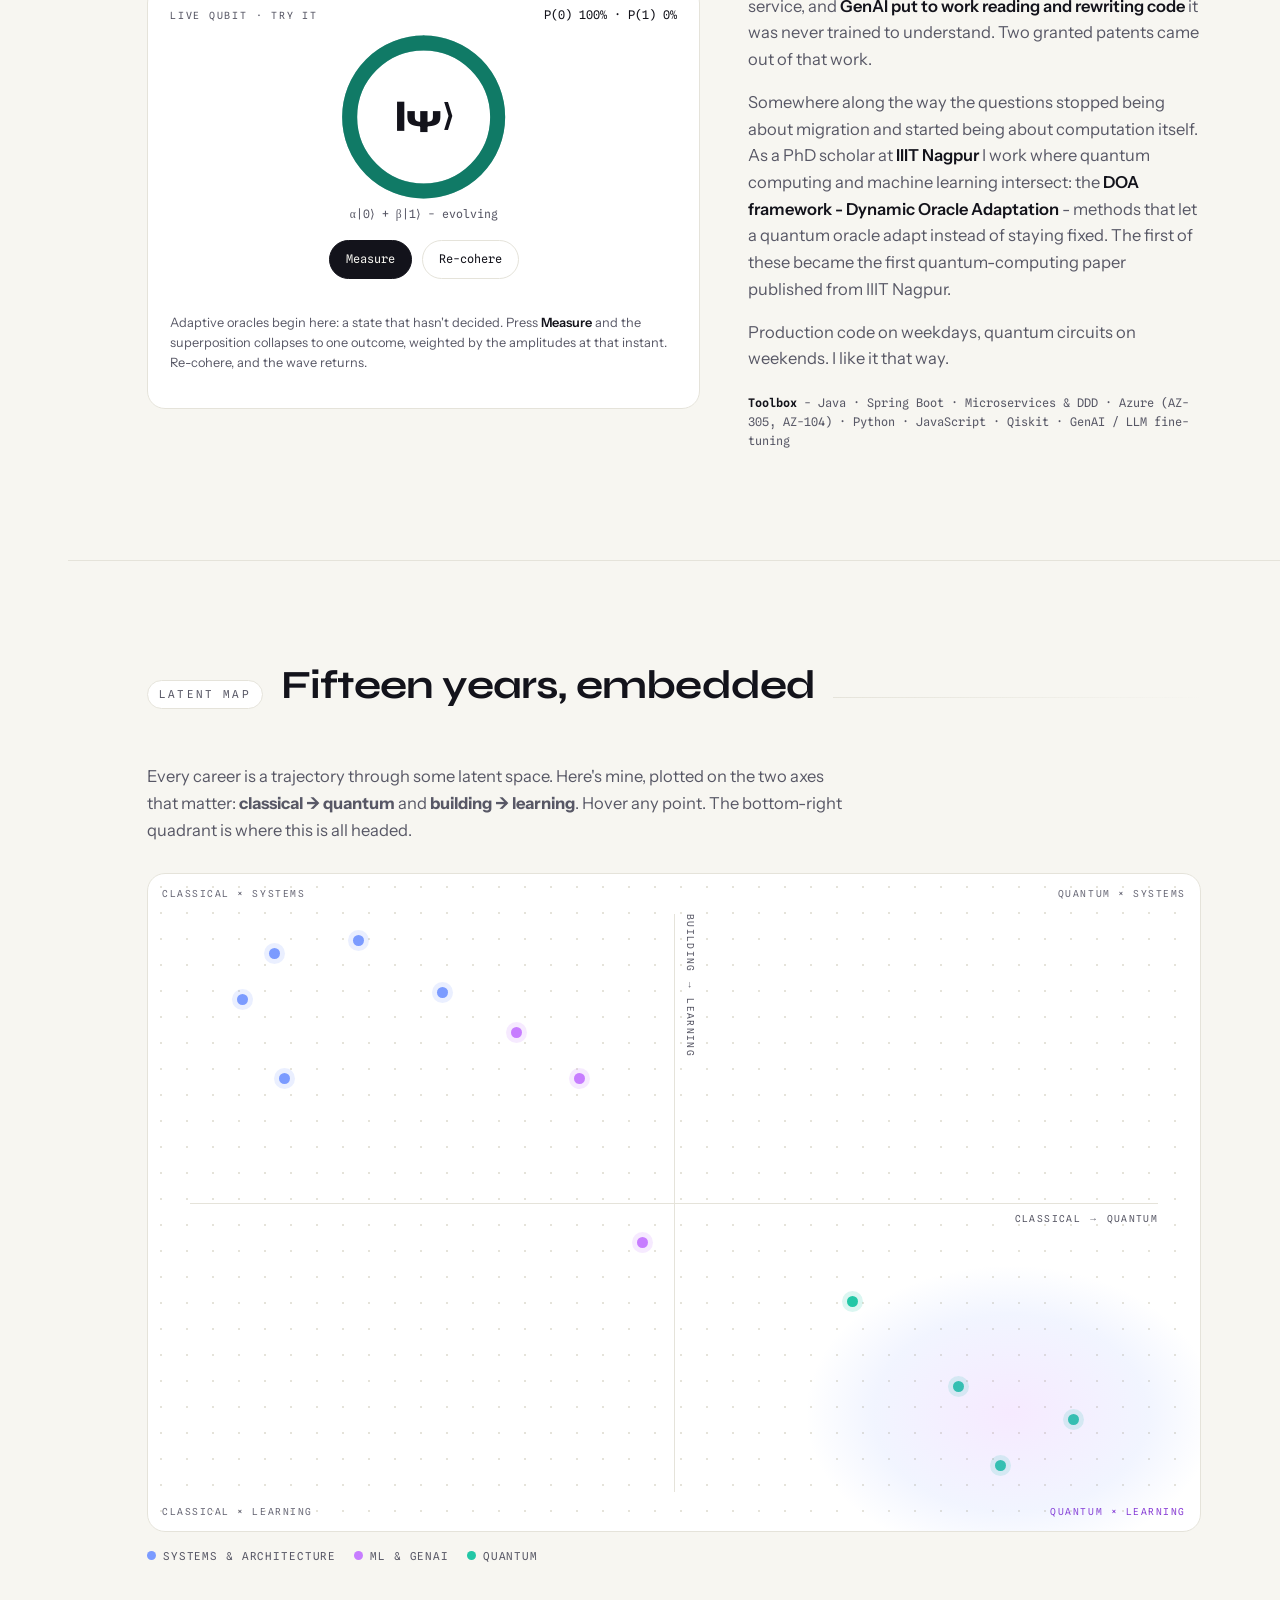
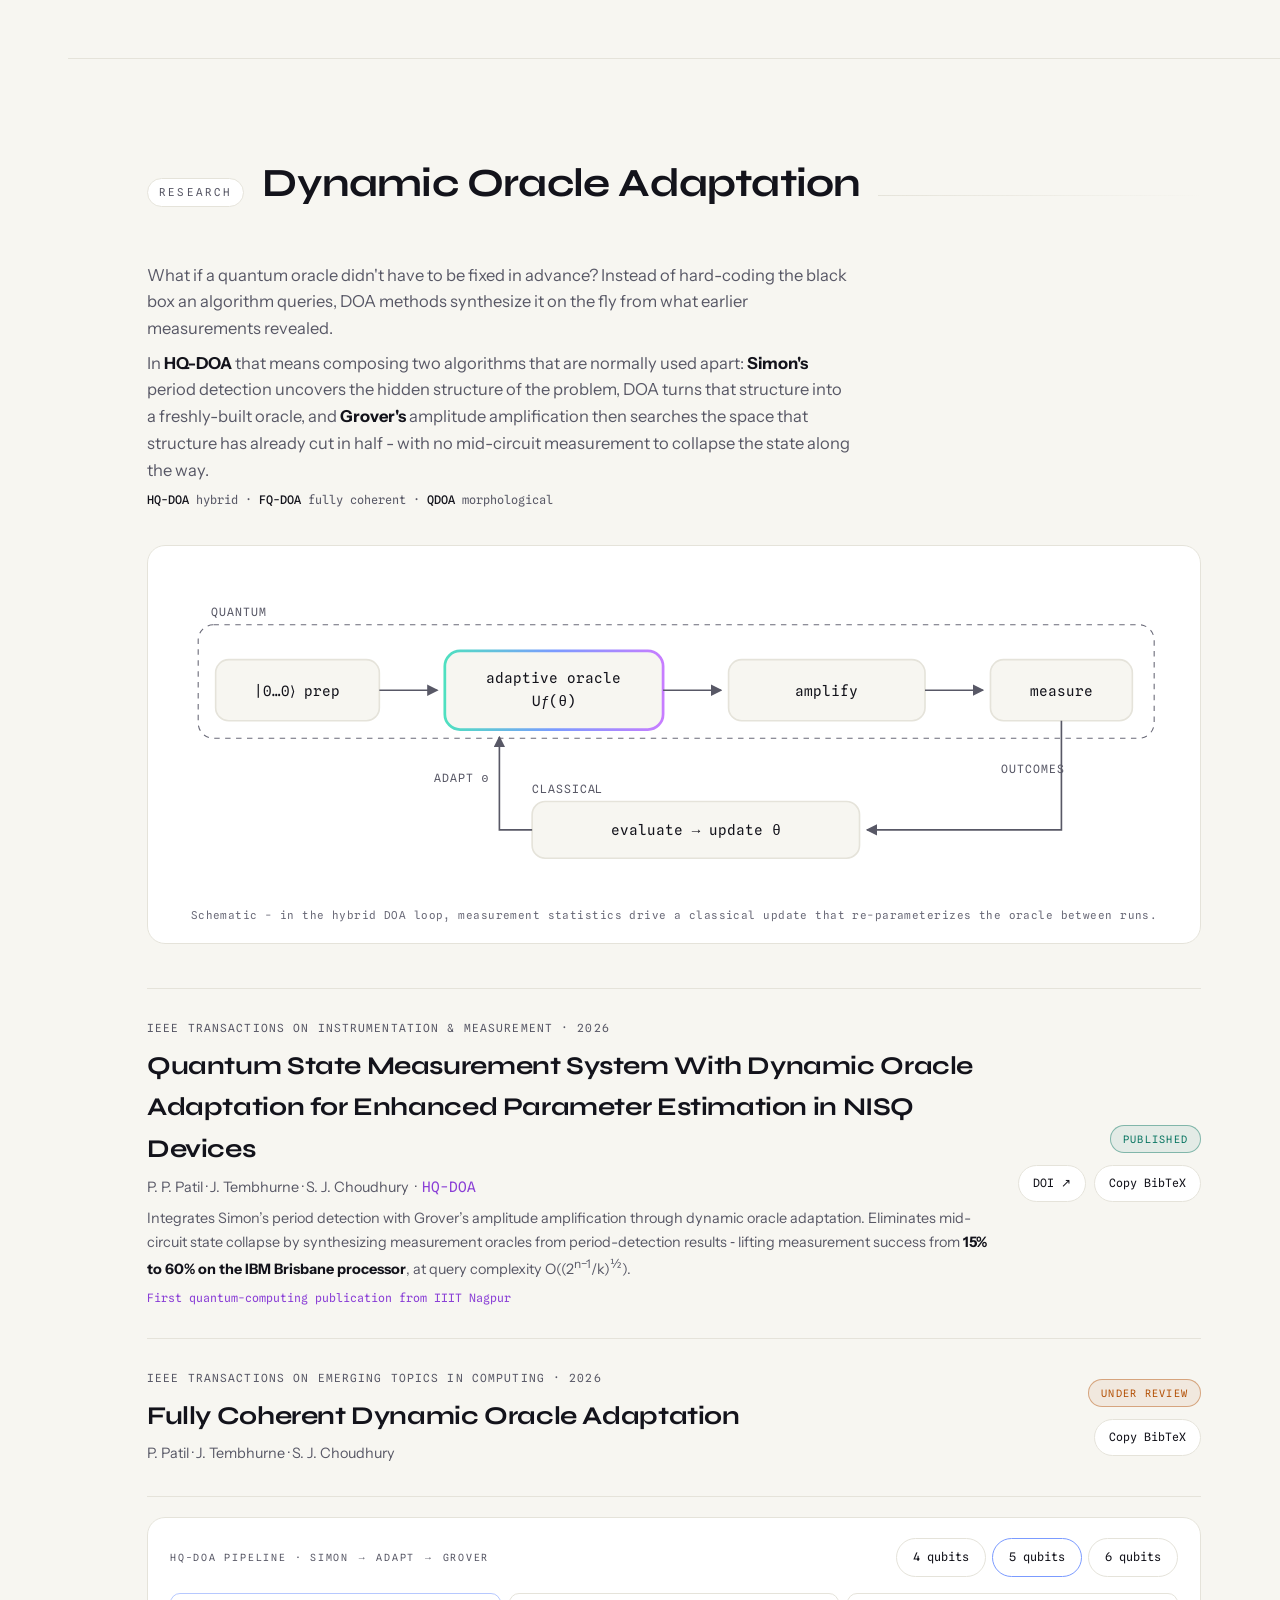
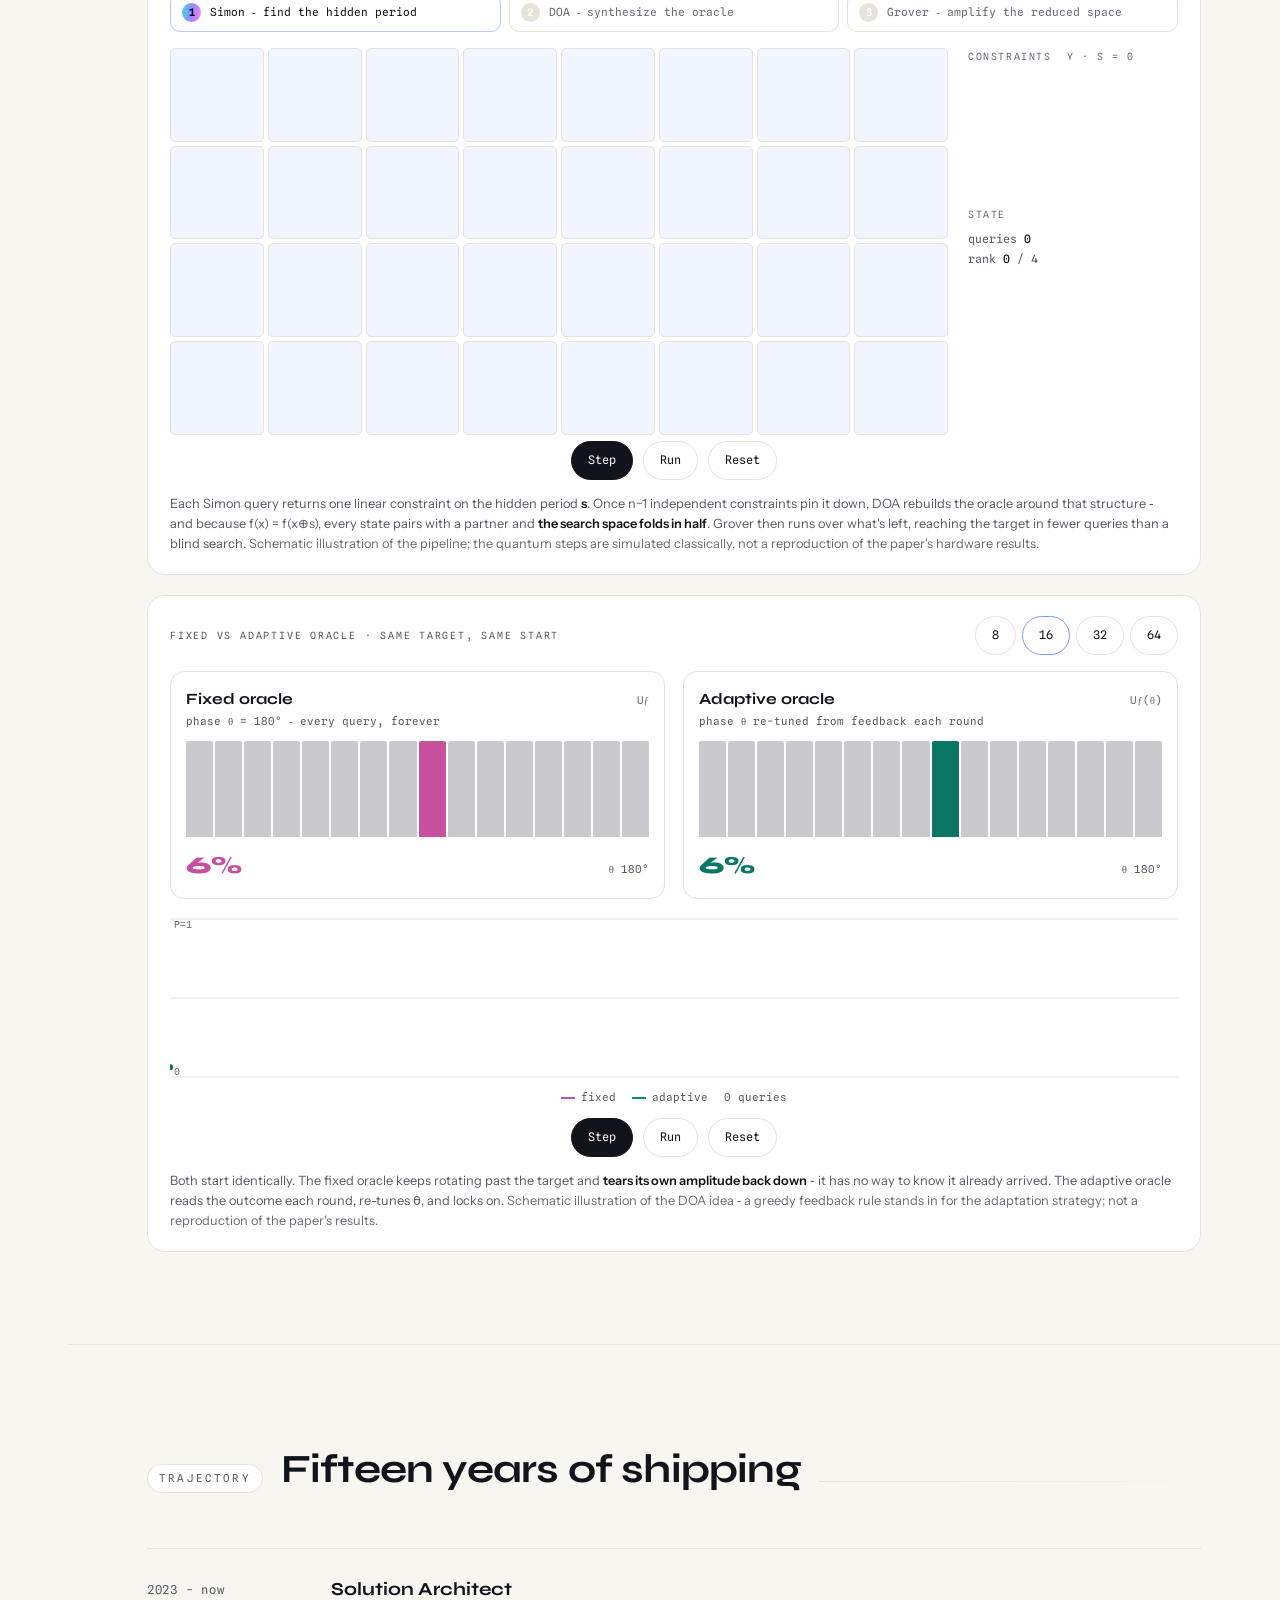
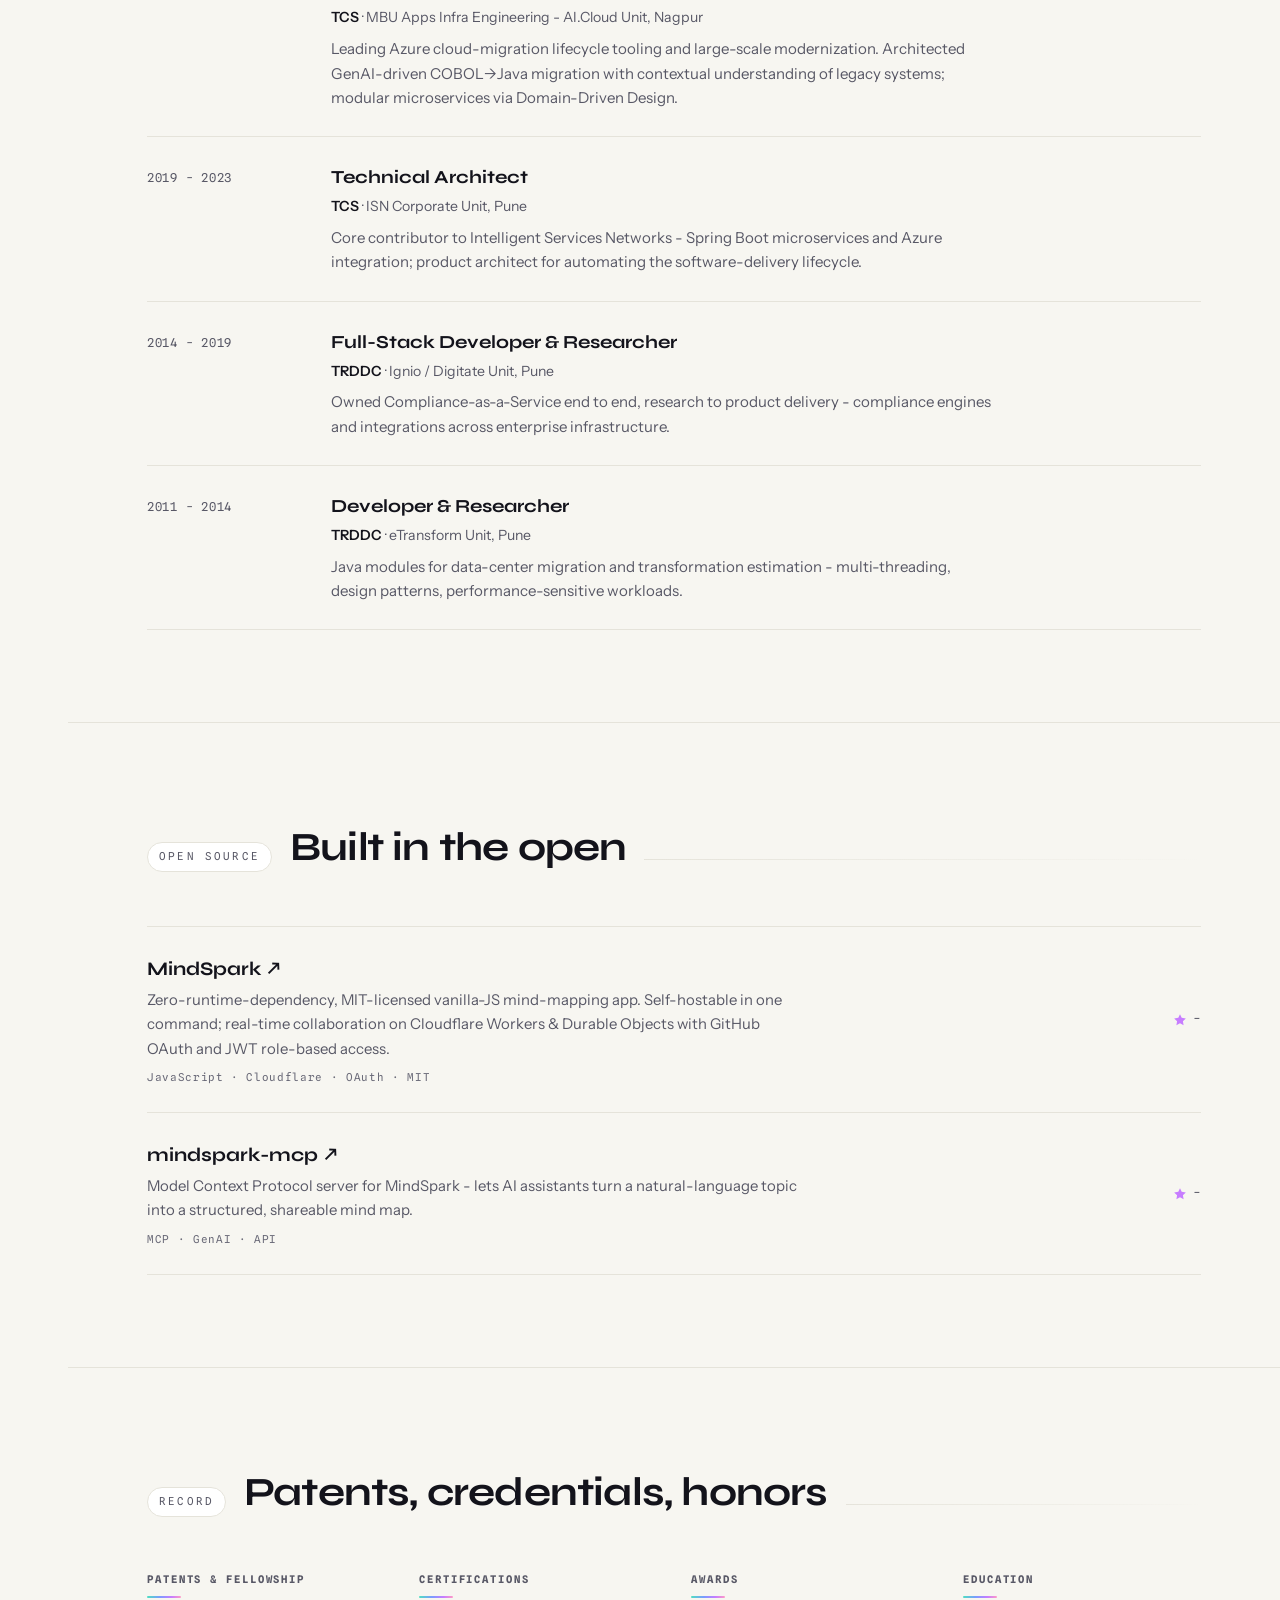
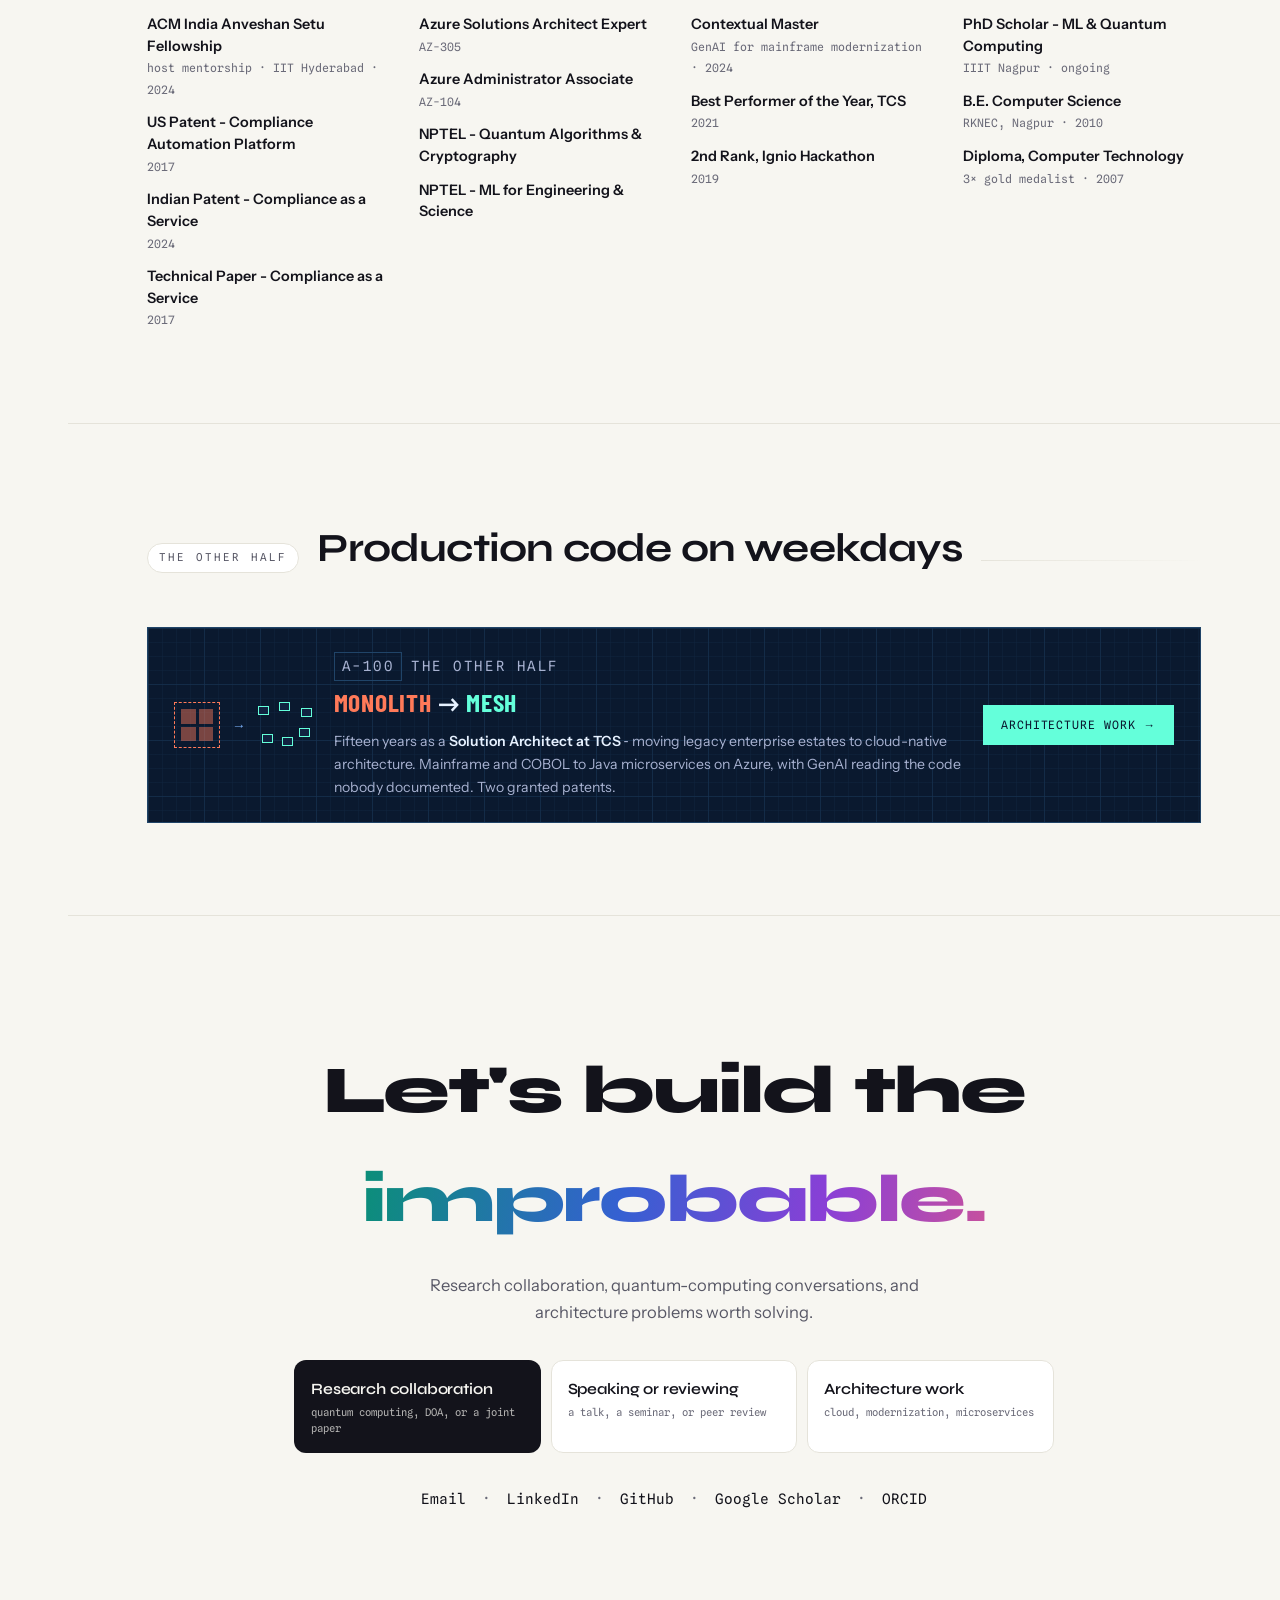
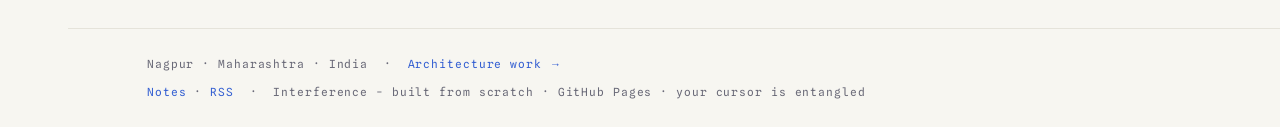
==== commit 9af51557: "minor changes" ====
--- a/index.html
+++ b/index.html
@@ -557,8 +557,8 @@
   <section class="sec latest" aria-label="Latest updates">
     <div class="wrap">
       <div class="sh reveal" style="margin-bottom:14px"><span class="lab">Latest</span><span class="rule"></span></div>
-      <div class="lt reveal"><span class="d">2026</span><span><b>Notes are live</b> &mdash; a new writing section: the DOA framework, explainers, and build logs. <a href="notes/" data-track="/cta/to-notes">Read the notes</a> · <a href="feed.xml" data-track="/cta/rss">RSS</a></span></div>
-      <div class="lt reveal"><span class="d">2026</span><span><b>HQ-DOA published</b> &mdash; &ldquo;Quantum State Measurement System With Dynamic Oracle Adaptation&rdquo;, IEEE Trans. Instrumentation &amp; Measurement - first quantum-computing publication from IIIT Nagpur. <a href="https://doi.org/10.1109/TIM.2026.3659640" target="_blank" rel="noopener">DOI</a></span></div>
+      <div class="lt reveal"><span class="d">2026</span><span><b>Notes are live</b> &dash; a new writing section: the DOA framework, explainers, and build logs. <a href="notes/" data-track="/cta/to-notes">Read the notes</a> · <a href="feed.xml" data-track="/cta/rss">RSS</a></span></div>
+      <div class="lt reveal"><span class="d">2026</span><span><b>HQ-DOA published</b> &dash; &ldquo;Quantum State Measurement System With Dynamic Oracle Adaptation&rdquo;, IEEE Trans. Instrumentation &amp; Measurement - first quantum-computing publication from IIIT Nagpur. <a href="https://doi.org/10.1109/TIM.2026.3659640" target="_blank" rel="noopener">DOI</a></span></div>
       <div class="lt reveal"><span class="d">2026</span><span><b>FQ-DOA submitted</b> to IEEE Trans. Emerging Topics in Computing - under review.</span></div>
       <div class="lt reveal"><span class="d">2026</span><span><b>MindSpark released</b> - zero-dependency collaborative mind-mapping. <a href="https://github.com/prasadpatil25/MindSpark" target="_blank" rel="noopener">Repo</a></span></div>
       <div class="lt reveal"><span class="d">2024</span><span><b>ACM India Anveshan Setu Fellowship</b> - host mentorship at IIT Hyderabad.</span></div>
@@ -688,7 +688,7 @@
           <p class="venue">IEEE Transactions on Instrumentation &amp; Measurement · 2026</p>
           <h3>Quantum State Measurement System With Dynamic Oracle Adaptation for Enhanced Parameter Estimation in NISQ Devices</h3>
           <p class="auth">P. P. Patil · J. Tembhurne · S. J. Choudhury &nbsp;·&nbsp; <span class="mono" style="color:var(--ir3t)">HQ-DOA</span></p>
-          <p class="auth" style="margin-top:8px">Integrates Simon&rsquo;s period detection with Grover&rsquo;s amplitude amplification through dynamic oracle adaptation. Eliminates mid-circuit state collapse by synthesizing measurement oracles from period-detection results &mdash; lifting measurement success from <b style="color:var(--ink)">15% to 60% on the IBM Brisbane processor</b>, at query complexity O((2<sup>n&minus;1</sup>/k)<sup>&frac12;</sup>).</p>
+          <p class="auth" style="margin-top:8px">Integrates Simon&rsquo;s period detection with Grover&rsquo;s amplitude amplification through dynamic oracle adaptation. Eliminates mid-circuit state collapse by synthesizing measurement oracles from period-detection results &dash; lifting measurement success from <b style="color:var(--ink)">15% to 60% on the IBM Brisbane processor</b>, at query complexity O((2<sup>n&minus;1</sup>/k)<sup>&frac12;</sup>).</p>
           <p class="first">First quantum-computing publication from IIIT Nagpur</p>
         </div>
         <div class="pr">
@@ -723,9 +723,9 @@
         </div>
 
         <ol class="hq-steps" id="hqsteps">
-          <li class="on" data-a="1"><b>1</b> Simon &mdash; find the hidden period</li>
-          <li data-a="2"><b>2</b> DOA &mdash; synthesize the oracle</li>
-          <li data-a="3"><b>3</b> Grover &mdash; amplify the reduced space</li>
+          <li class="on" data-a="1"><b>1</b> Simon &dash; find the hidden period</li>
+          <li data-a="2"><b>2</b> DOA &dash; synthesize the oracle</li>
+          <li data-a="3"><b>3</b> Grover &dash; amplify the reduced space</li>
         </ol>
 
         <div class="hq-body">
@@ -734,7 +734,7 @@
             <p class="hq-h">constraints &nbsp;y &middot; s = 0</p>
             <div class="hq-eqs" id="hqeqs"></div>
             <p class="hq-h" style="margin-top:14px">state</p>
-            <p class="hq-read" id="hqread">&mdash;</p>
+            <p class="hq-read" id="hqread">&dash;</p>
           </aside>
         </div>
 
@@ -743,7 +743,7 @@
           <button class="q-btn" id="hqrun">Run</button>
           <button class="q-btn" id="hqreset">Reset</button>
         </div>
-        <p class="q-cap">Each Simon query returns one linear constraint on the hidden period <b>s</b>. Once n&minus;1 independent constraints pin it down, DOA rebuilds the oracle around that structure &mdash; and because f(x) = f(x&oplus;s), every state pairs with a partner and <b>the search space folds in half</b>. Grover then runs over what's left, reaching the target in fewer queries than a blind search. <span style="color:var(--dim)">Schematic illustration of the pipeline; the quantum steps are simulated classically, not a reproduction of the paper's hardware results.</span></p>
+        <p class="q-cap">Each Simon query returns one linear constraint on the hidden period <b>s</b>. Once n&minus;1 independent constraints pin it down, DOA rebuilds the oracle around that structure &dash; and because f(x) = f(x&oplus;s), every state pairs with a partner and <b>the search space folds in half</b>. Grover then runs over what's left, reaching the target in fewer queries than a blind search. <span style="color:var(--dim)">Schematic illustration of the pipeline; the quantum steps are simulated classically, not a reproduction of the paper's hardware results.</span></p>
       </div>
 
       
@@ -761,7 +761,7 @@
         <div class="dd-grid">
           <div class="dd-p fx" id="ddpF">
             <div class="dd-t"><h4>Fixed oracle</h4><span class="u">U&#402;</span></div>
-            <p class="dd-f">phase &theta; = 180&deg; &mdash; every query, forever</p>
+            <p class="dd-f">phase &theta; = 180&deg; &dash; every query, forever</p>
             <div class="dd-bars" id="ddbF" aria-hidden="true"></div>
             <div class="dd-n"><b id="ddpvF">6%</b><span id="ddthF">&theta; 180&deg;</span></div>
           </div>
@@ -785,7 +785,7 @@
           <button class="q-btn" id="ddrun">Run</button>
           <button class="q-btn" id="ddreset">Reset</button>
         </div>
-        <p class="q-cap" id="ddcap">Both start identically. The fixed oracle keeps rotating past the target and <b>tears its own amplitude back down</b> &mdash; it has no way to know it already arrived. The adaptive oracle reads the outcome each round, re-tunes &theta;, and locks on. <span style="color:var(--dim)">Schematic illustration of the DOA idea &mdash; a greedy feedback rule stands in for the adaptation strategy; not a reproduction of the paper's results.</span></p>
+        <p class="q-cap" id="ddcap">Both start identically. The fixed oracle keeps rotating past the target and <b>tears its own amplitude back down</b> &dash; it has no way to know it already arrived. The adaptive oracle reads the outcome each round, re-tunes &theta;, and locks on. <span style="color:var(--dim)">Schematic illustration of the DOA idea &dash; a greedy feedback rule stands in for the adaptation strategy; not a reproduction of the paper's results.</span></p>
       </div>
     </div>
   </section>
@@ -910,7 +910,7 @@
           <div style="flex:1 1 340px">
             <p class="bA-lab"><em>A-100</em> The other half</p>
             <h3><s>Monolith</s> &rarr; <u>Mesh</u></h3>
-            <p>Fifteen years as a <b>Solution Architect at TCS</b> &mdash; moving legacy enterprise estates to cloud-native architecture. Mainframe and COBOL to Java microservices on Azure, with GenAI reading the code nobody documented. Two granted patents.</p>
+            <p>Fifteen years as a <b>Solution Architect at TCS</b> &dash; moving legacy enterprise estates to cloud-native architecture. Mainframe and COBOL to Java microservices on Azure, with GenAI reading the code nobody documented. Two granted patents.</p>
           </div>
           <span class="bA-go">Architecture work &rarr;</span>
         </div>
